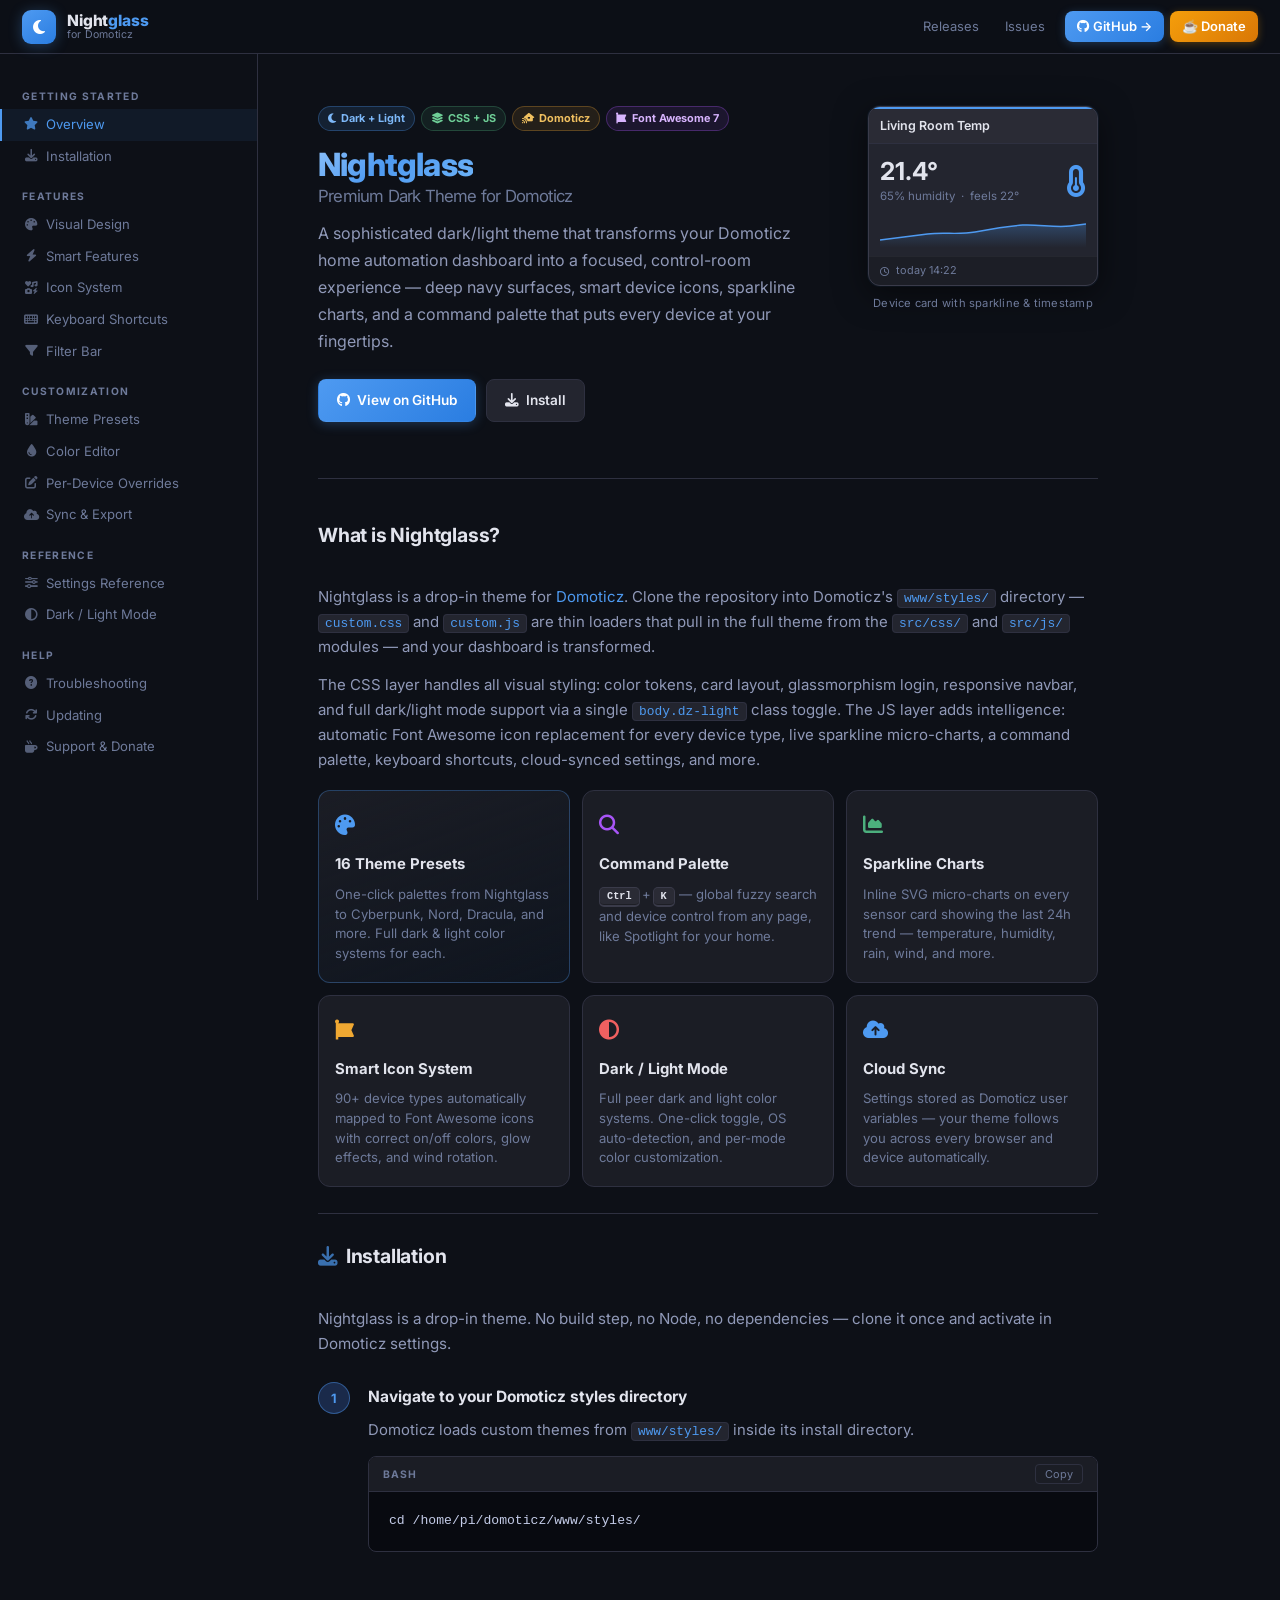
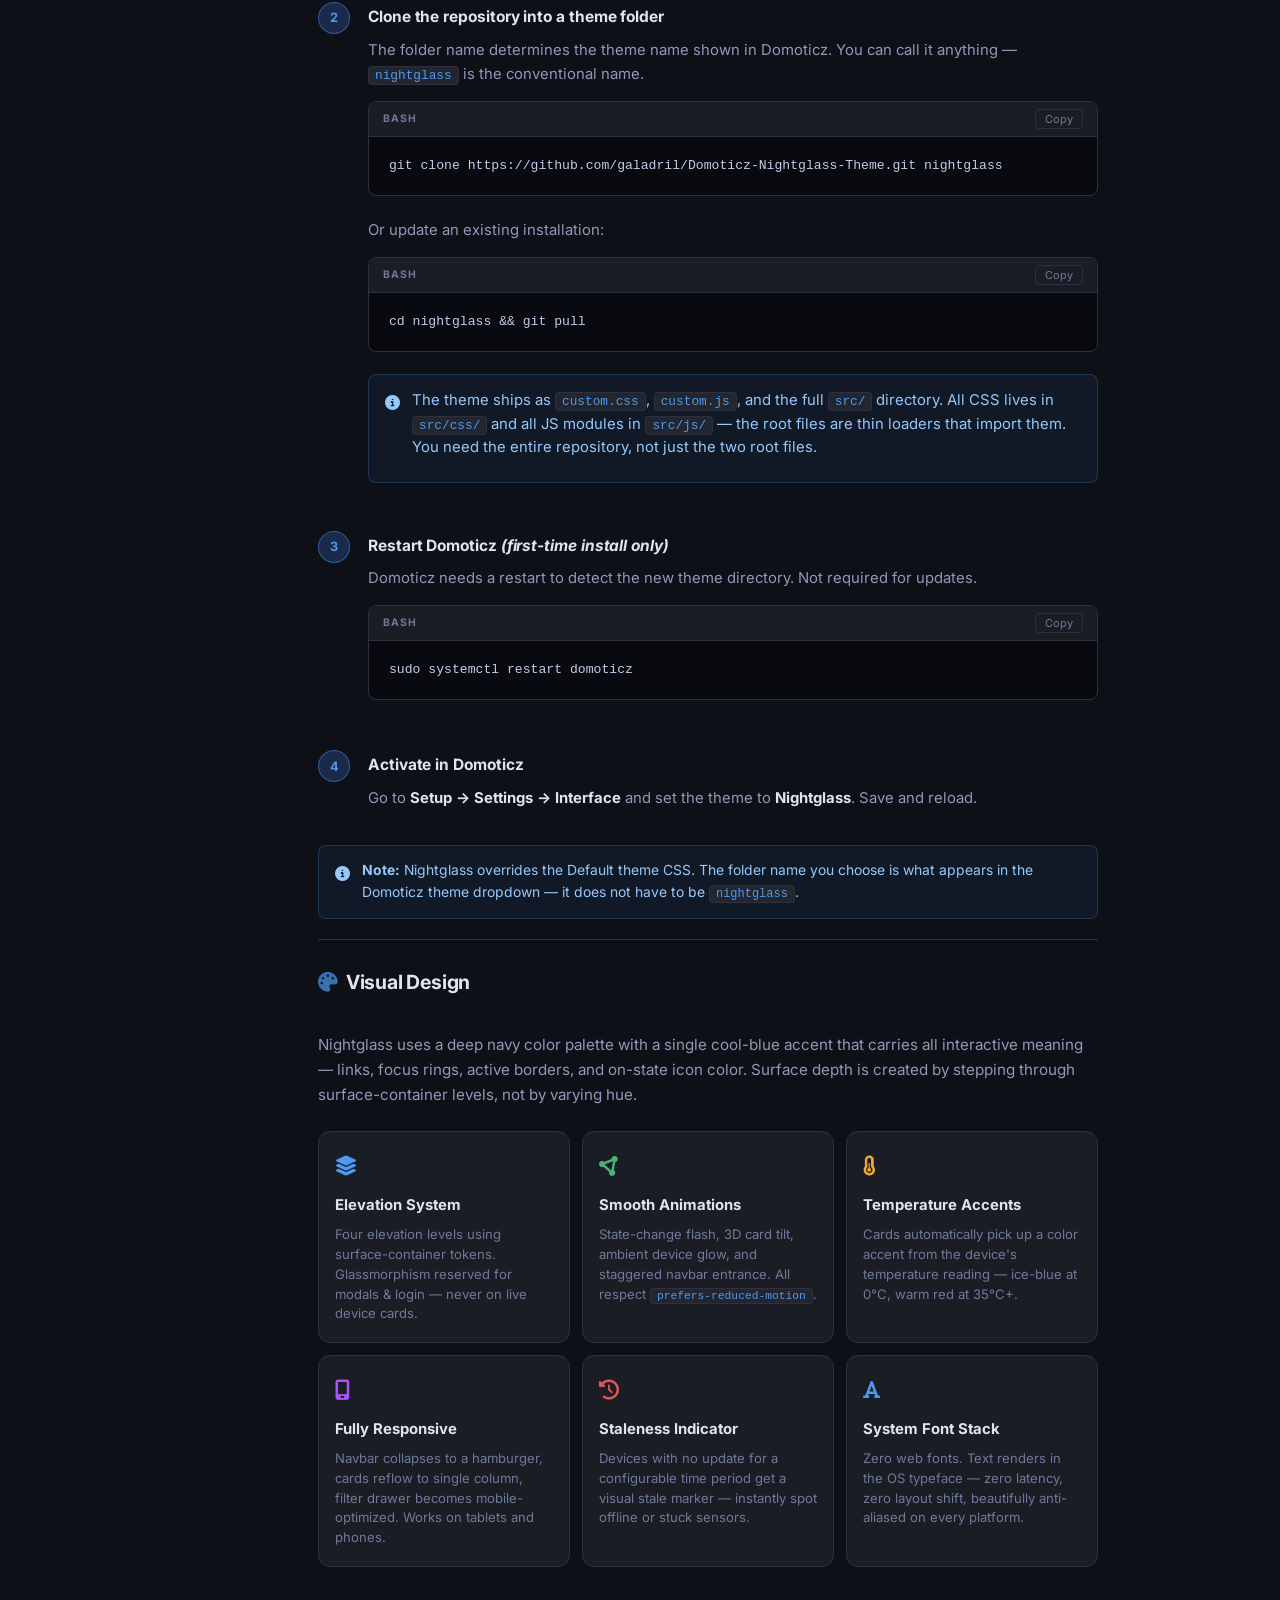
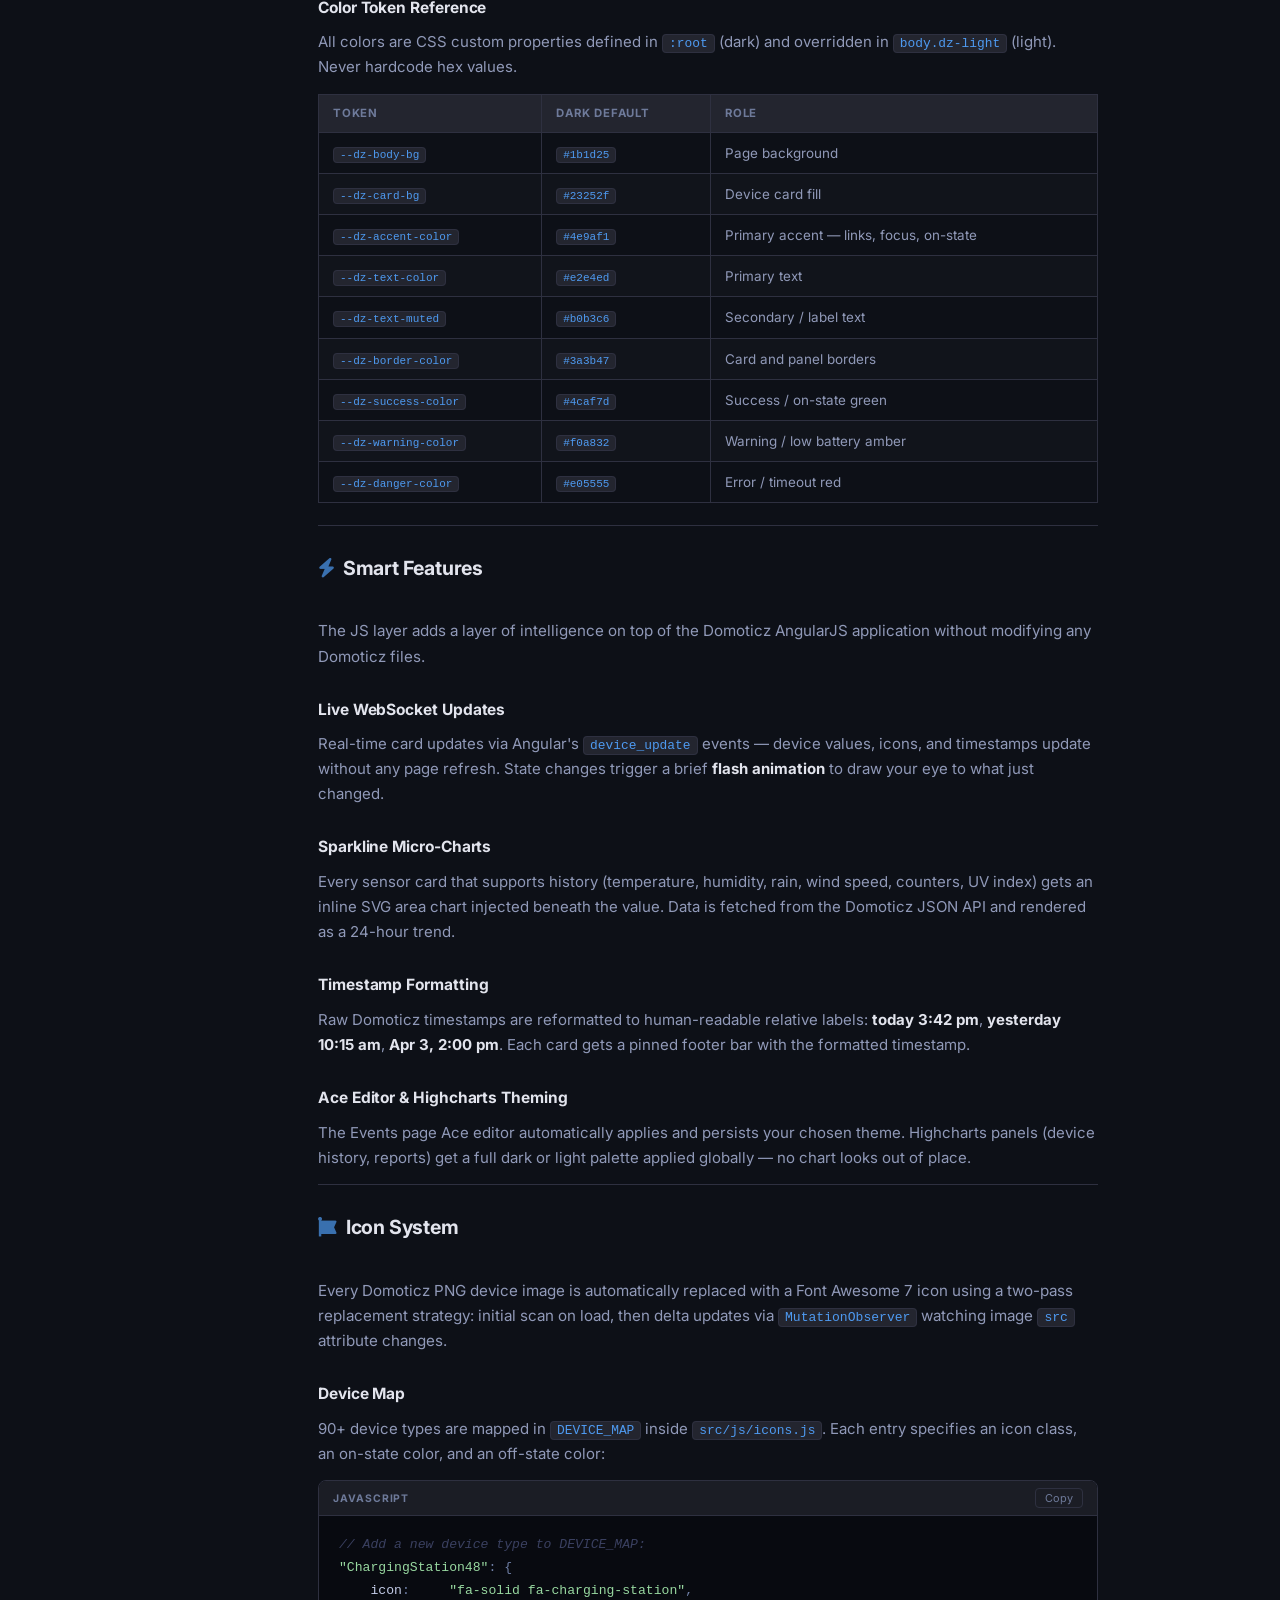
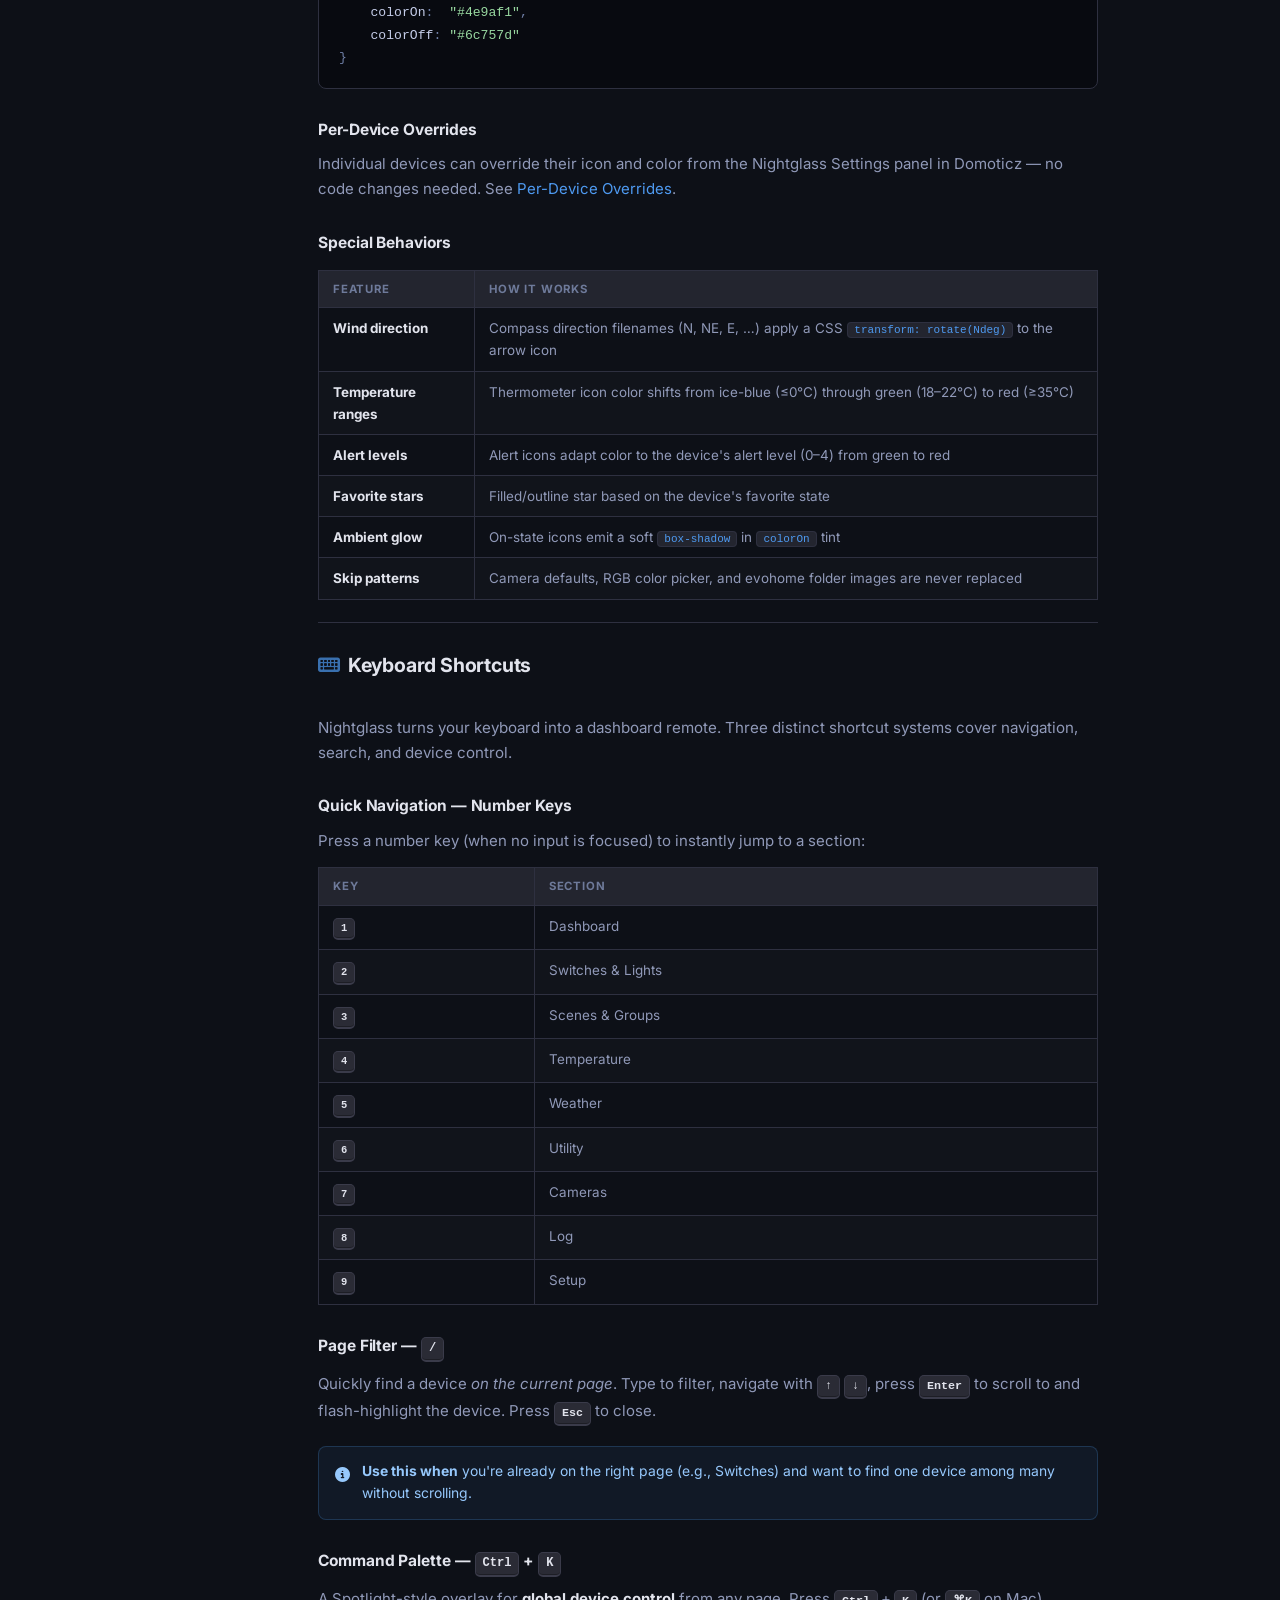
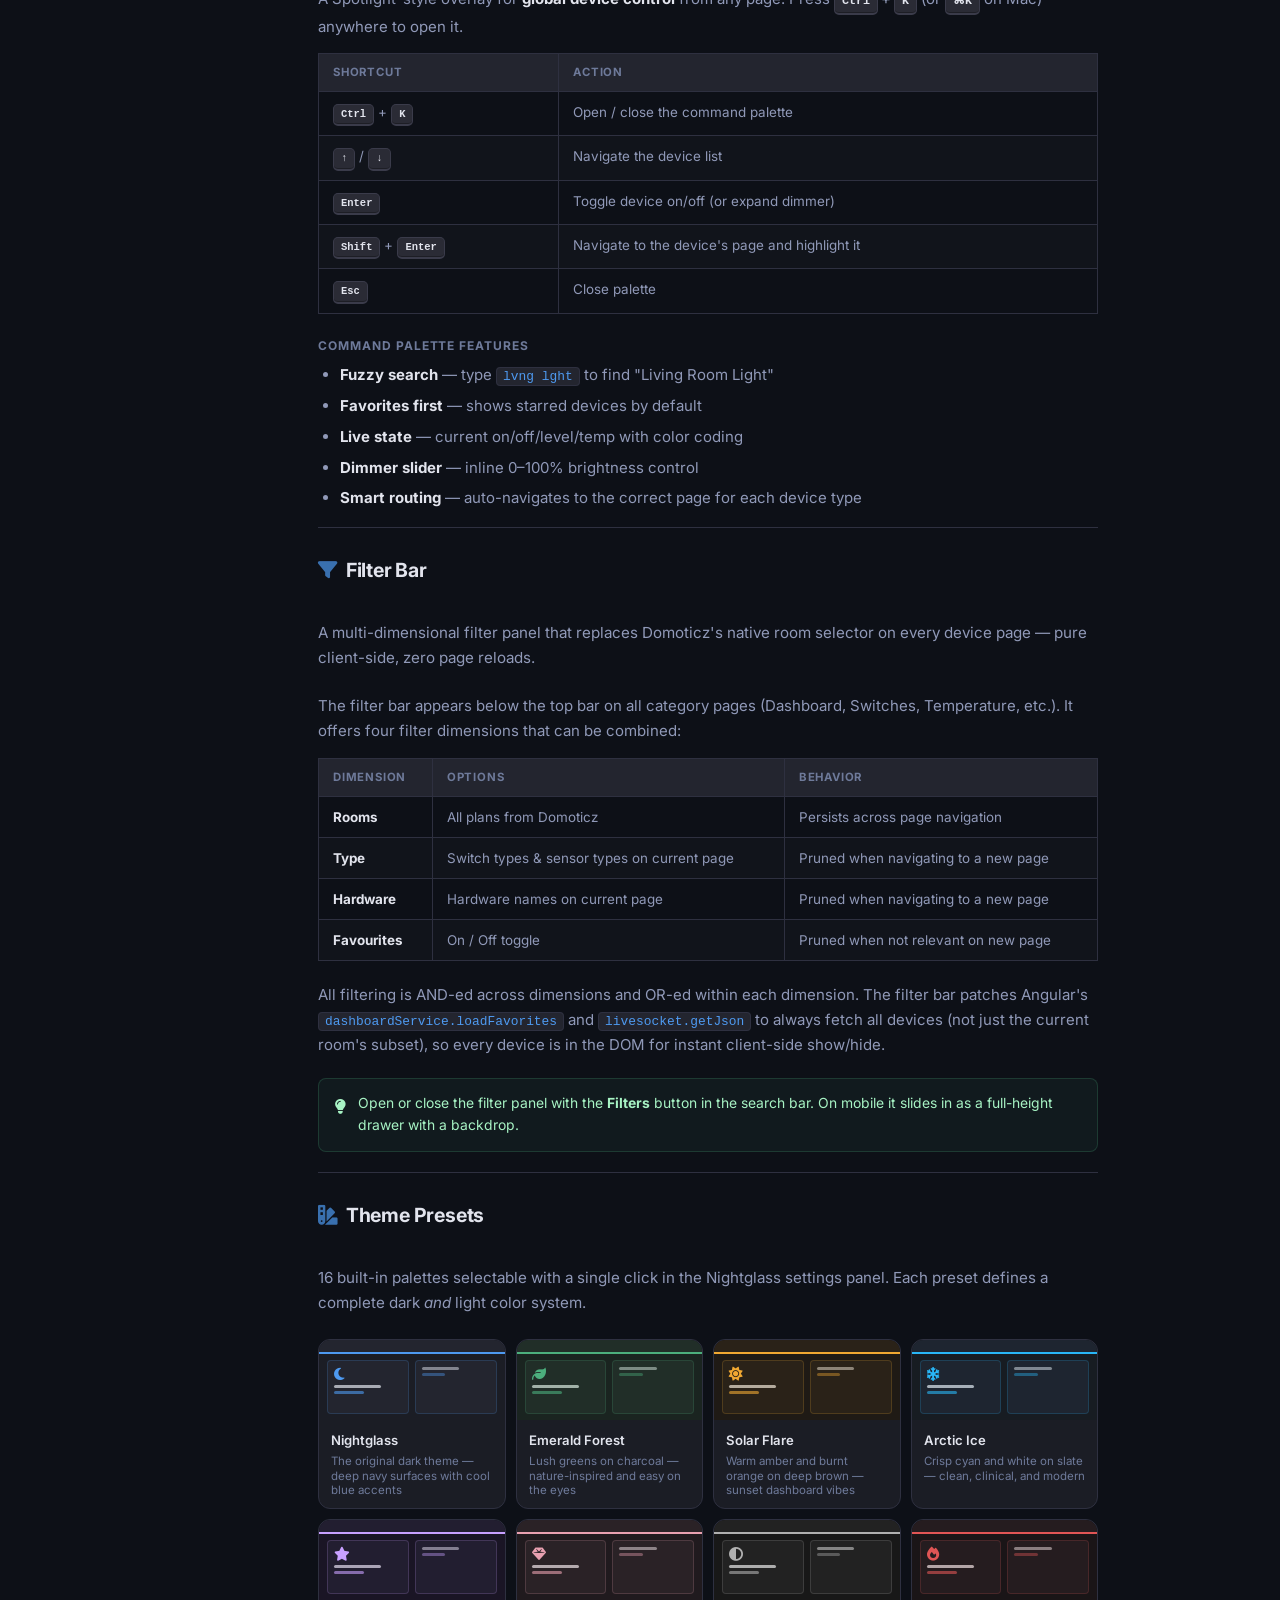
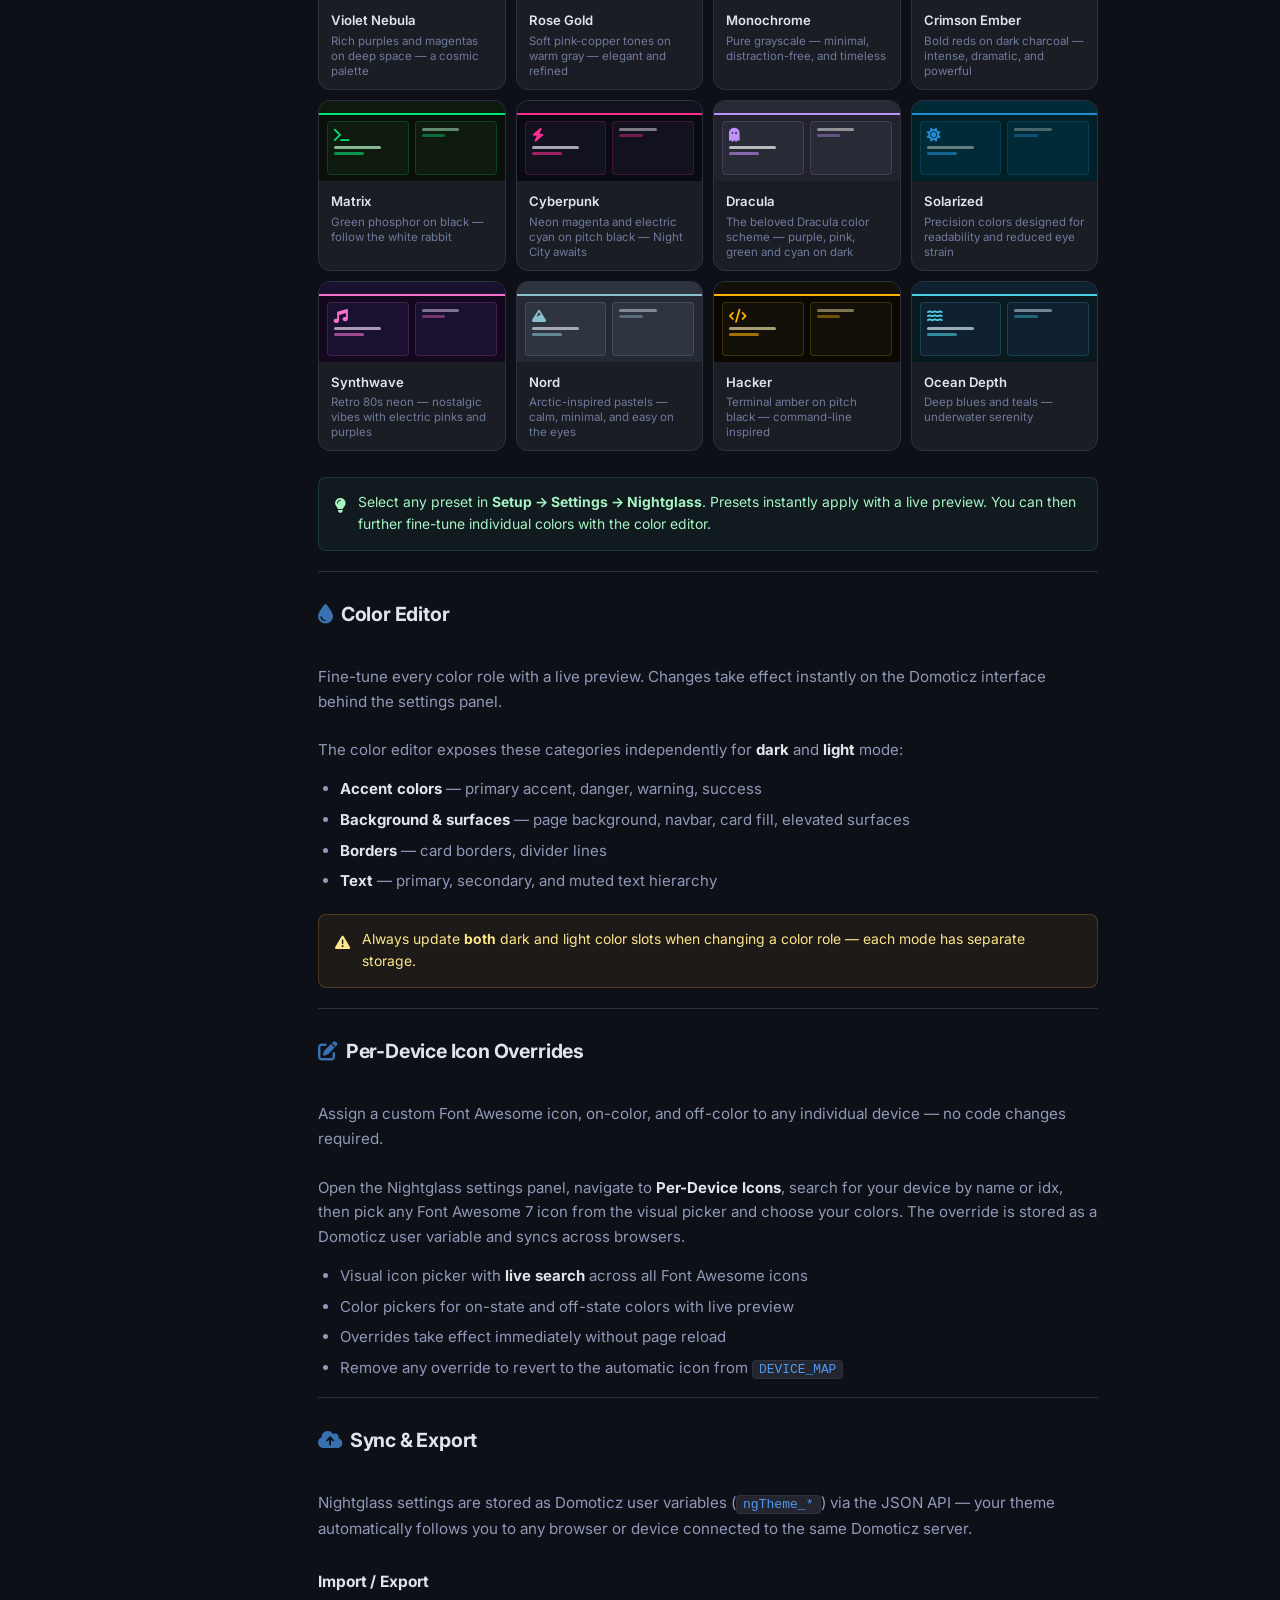
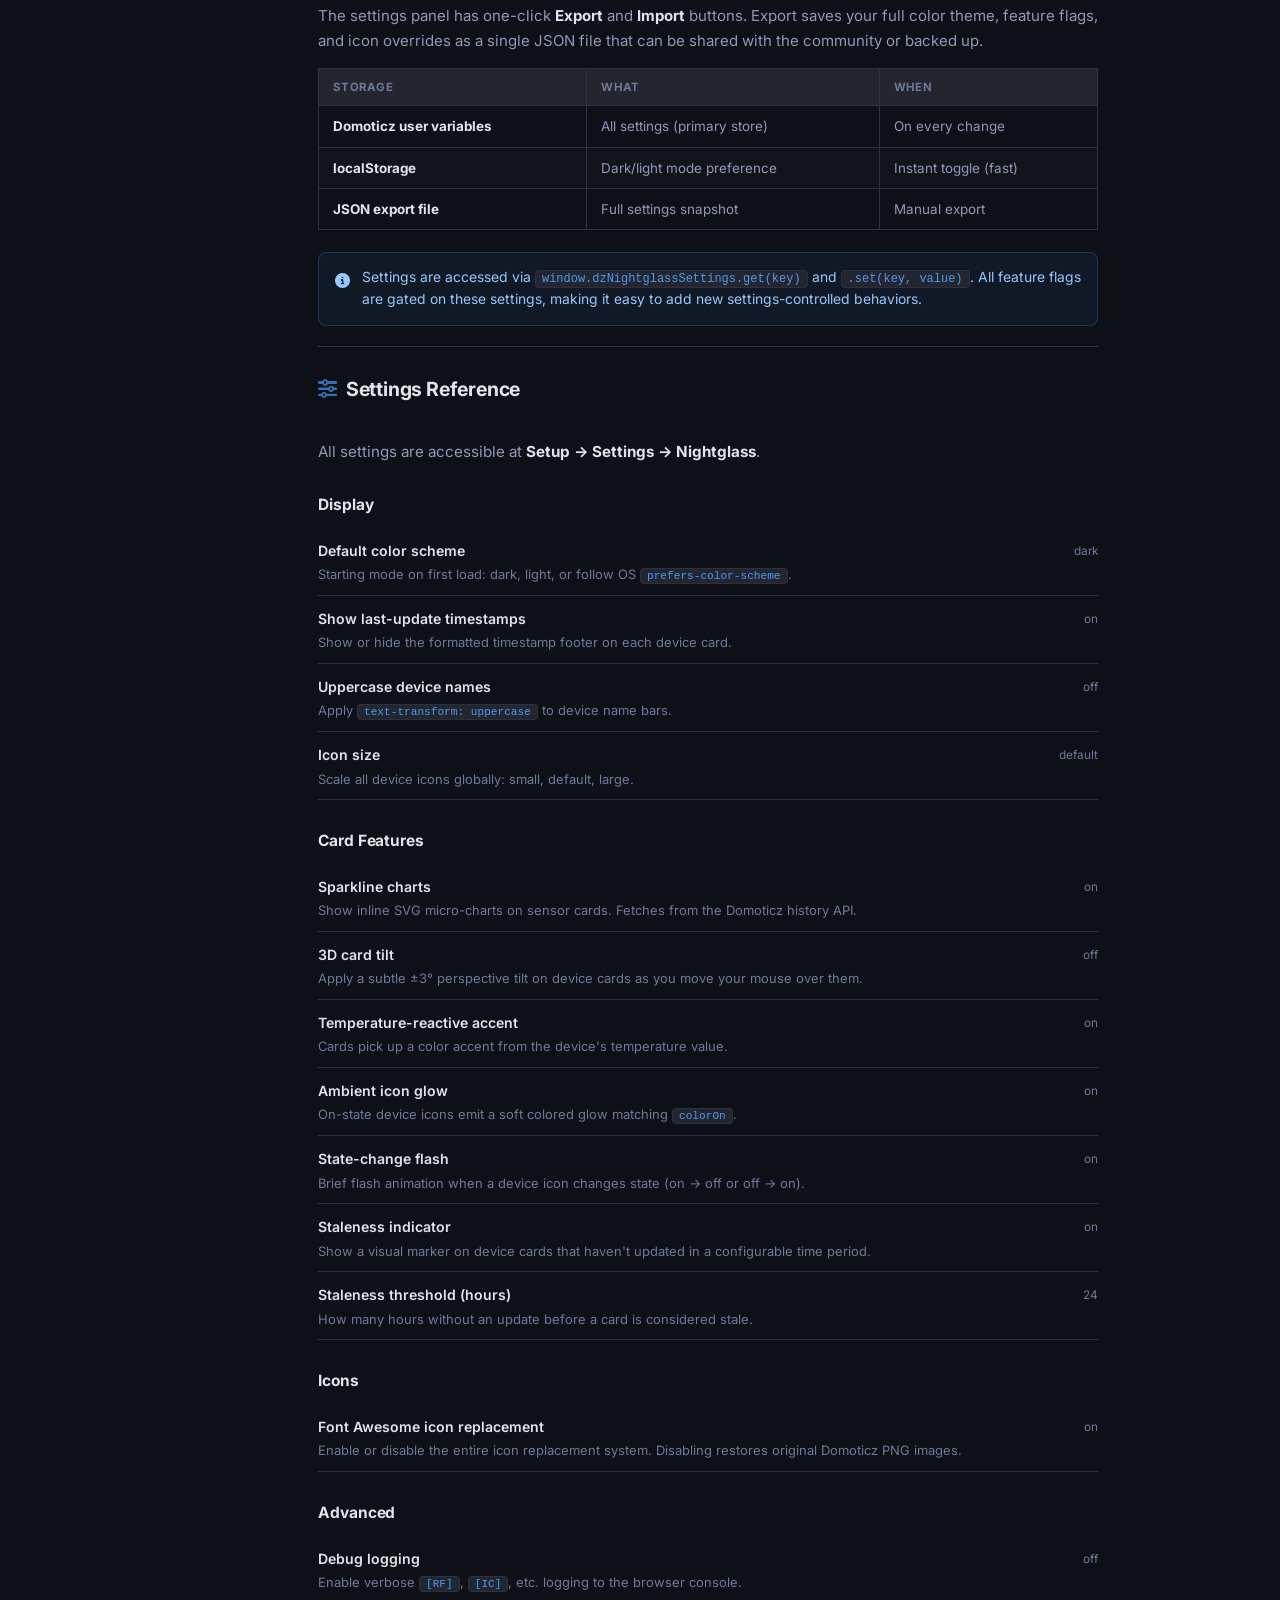
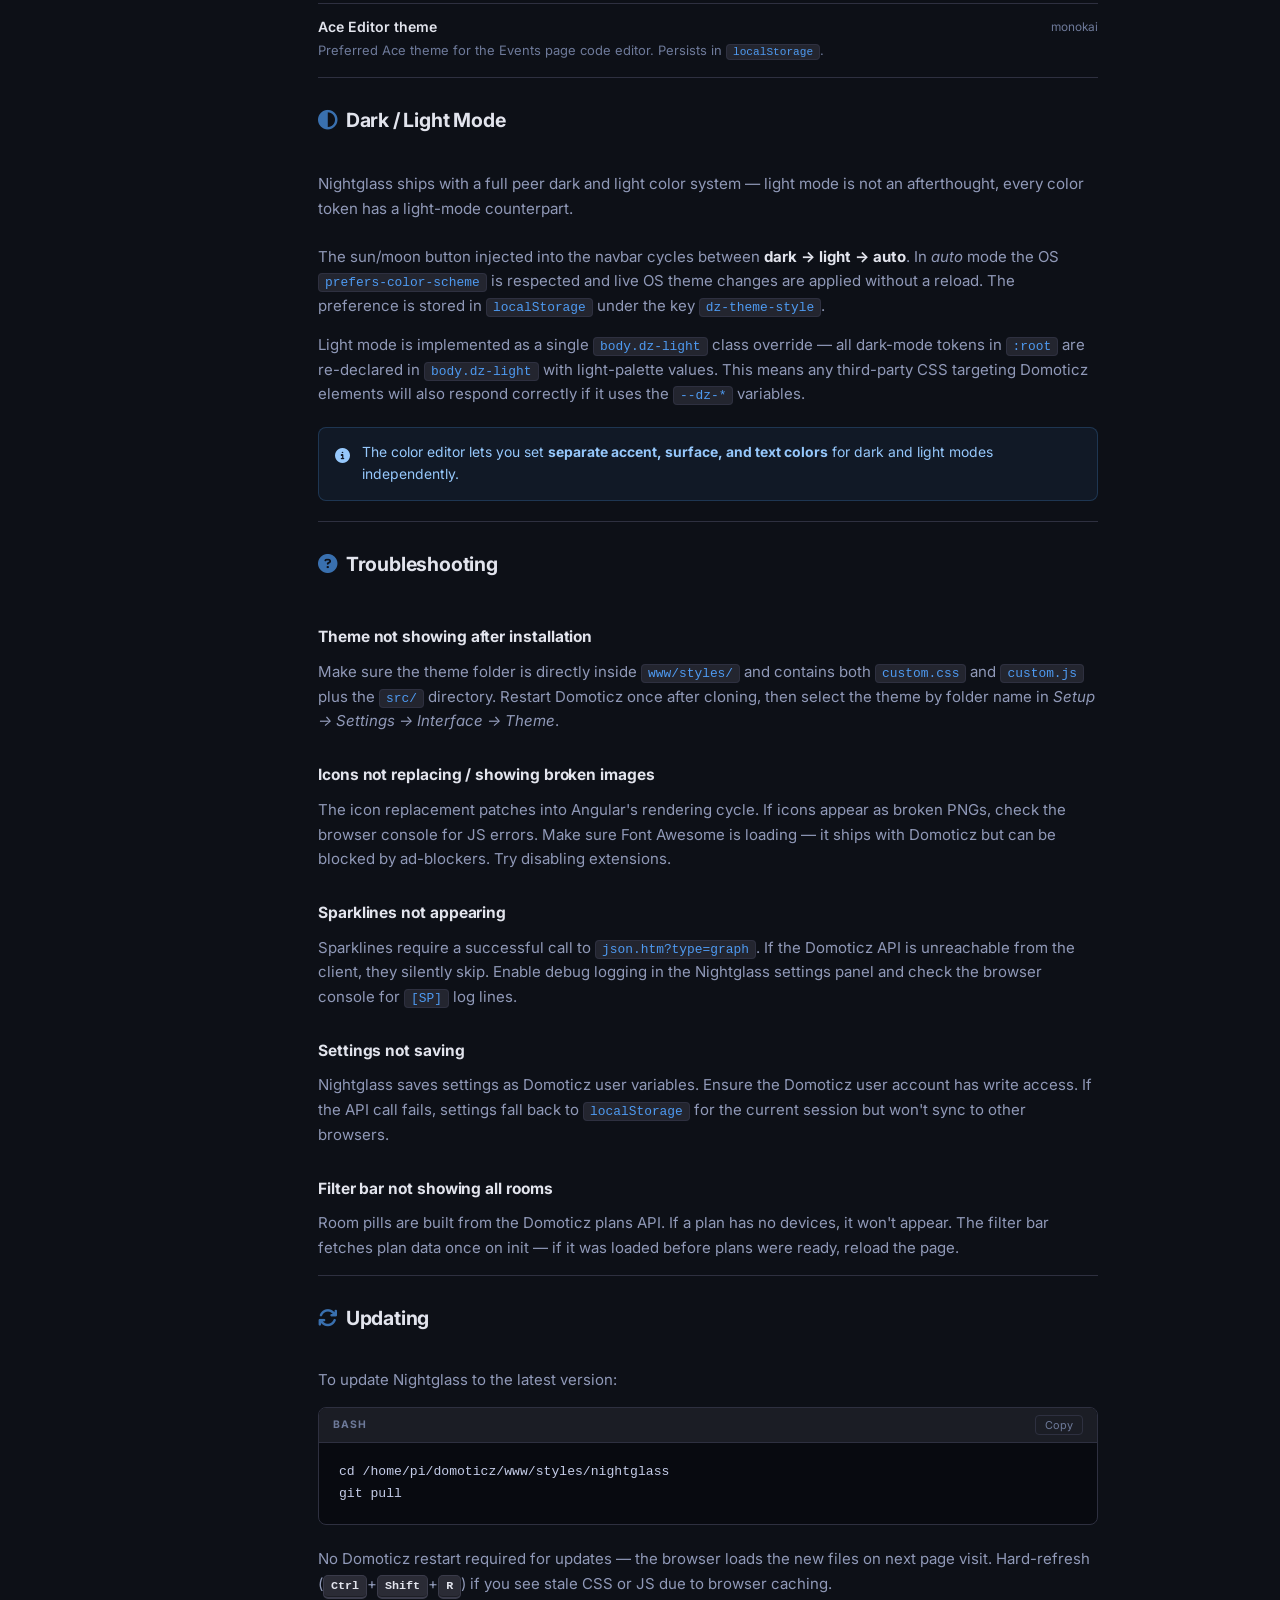
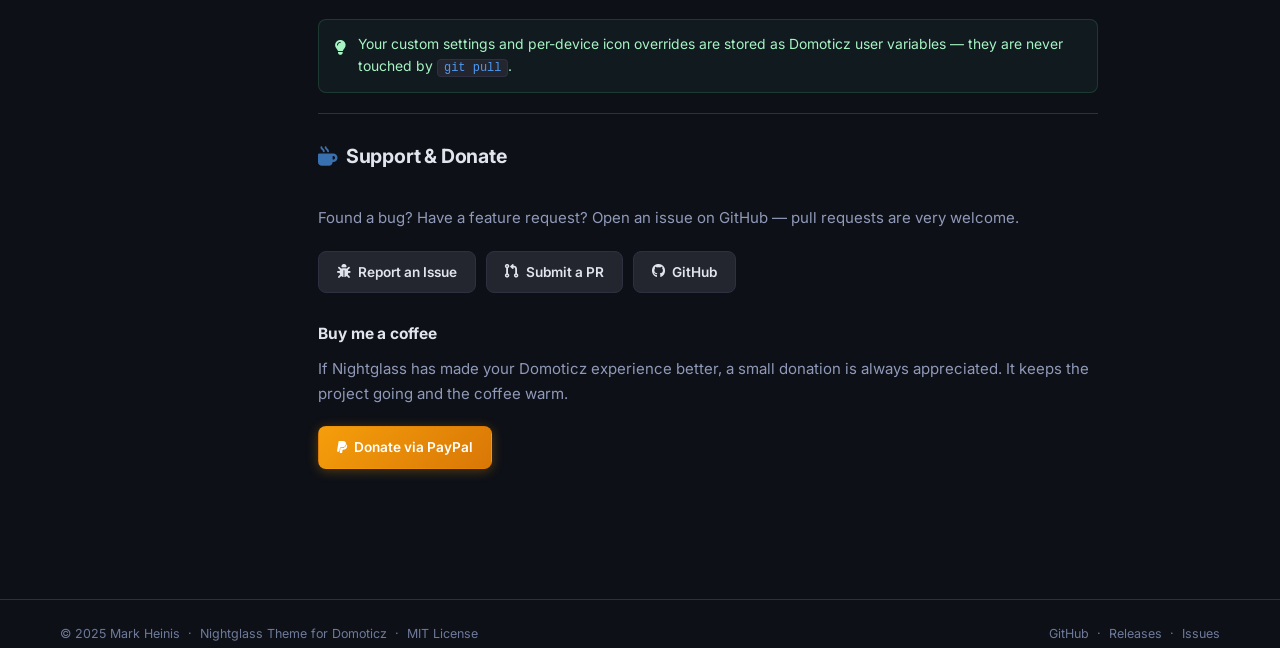
==== docs/index.html @ 40f5bfcc "Remove Showcase section and related assets Removed the "Showcase" section from `index.html`, includi" ====
<!DOCTYPE html>
<html lang="en">
<head>
    <meta charset="UTF-8">
    <meta name="viewport" content="width=device-width, initial-scale=1.0">
    <title>Nightglass — Dark Theme for Domoticz</title>
    <meta name="description" content="A modern dark/light theme for Domoticz with Font Awesome icons, command palette, sparkline charts, 16 built-in presets, and cloud-synced settings.">
    <link rel="preconnect" href="https://fonts.googleapis.com">
    <link rel="preconnect" href="https://fonts.gstatic.com" crossorigin>
    <link href="https://fonts.googleapis.com/css2?family=Inter:wght@400;500;600;700;800&display=swap" rel="stylesheet">
    <link rel="stylesheet" href="https://cdnjs.cloudflare.com/ajax/libs/font-awesome/6.5.2/css/all.min.css" crossorigin="anonymous" referrerpolicy="no-referrer">
    <style>
        :root {
            --sidebar-w: 258px;
            --topbar-h:  54px;
            --bg:        #0d1017;
            --surface:   #1b1d25;
            --surface-2: #23252f;
            --surface-3: #2a2b35;
            --border:    #2e3040;
            --border-2:  #3a3b4a;
            --text:      #e2e4ed;
            --muted:     #6e7a9a;
            --muted-2:   #9099b8;
            --accent:    #4e9af1;
            --accent-2:  #2a7de1;
            --accent-dim:#1a2a4a;
            --green:     #4caf7d;
            --green-dim: #1d3a28;
            --amber:     #f0a832;
            --amber-dim: #3a2800;
            --red:       #e05555;
            --red-dim:   #3a1010;
            --purple:    #a855f7;
            --purple-dim:#2a1040;
            --code-bg:   #080a10;
            --radius:    8px;
            --radius-lg: 12px;
        }
        *, *::before, *::after { box-sizing: border-box; margin: 0; padding: 0; }
        html { scroll-behavior: smooth; scroll-padding-top: calc(var(--topbar-h) + 32px); }
        body {
            font-family: 'Inter', -apple-system, BlinkMacSystemFont, "Segoe UI", sans-serif;
            background: var(--bg);
            color: var(--text);
            line-height: 1.65;
            font-size: 15px;
            -webkit-font-smoothing: antialiased;
        }
        a { color: var(--accent); text-decoration: none; }
        a:hover { text-decoration: underline; }
        code {
            font-family: "JetBrains Mono", "Fira Code", "Cascadia Code", Consolas, monospace;
            font-size: 0.86em;
            background: var(--surface-2);
            border: 1px solid var(--border);
            padding: 1px 6px;
            border-radius: 4px;
            color: var(--accent);
        }

        /* ── Topbar ────────────────────────────────────────────── */
        #topbar {
            position: fixed; top: 0; left: 0; right: 0; z-index: 300;
            height: var(--topbar-h);
            background: rgba(13,16,23,0.96);
            backdrop-filter: blur(14px);
            border-bottom: 1px solid var(--border);
            display: flex; align-items: center;
            padding: 0 22px; gap: 14px;
        }
        .logo {
            display: flex; align-items: center; gap: 11px;
            text-decoration: none; flex-shrink: 0;
        }
        .logo:hover { text-decoration: none; }
        .logo-icon {
            width: 34px; height: 34px; flex-shrink: 0;
            border-radius: 9px;
            background: linear-gradient(145deg, var(--accent), var(--accent-2));
            display: flex; align-items: center; justify-content: center;
            box-shadow: 0 2px 14px rgba(78,154,241,0.32);
            font-size: 1rem; color: #fff;
        }
        .logo-text-wrap { display: flex; flex-direction: column; line-height: 1.1; }
        .logo-name { font-size: 0.97rem; font-weight: 800; color: var(--text); letter-spacing: -0.01em; }
        .logo-name span { color: var(--accent); }
        .logo-sub  { font-size: 0.66rem; color: var(--muted); font-weight: 400; letter-spacing: 0.02em; }
        #topbar-nav { margin-left: auto; display: flex; gap: 2px; align-items: center; }
        #topbar-nav a {
            padding: 5px 12px; border-radius: var(--radius);
            font-size: 0.81rem; color: var(--muted);
            transition: background 0.14s, color 0.14s;
        }
        #topbar-nav a:hover { background: var(--surface); color: var(--text); text-decoration: none; }
        #topbar-nav a.cta {
            background: linear-gradient(135deg, var(--accent), var(--accent-2));
            color: #fff; font-weight: 600; margin-left: 6px;
            box-shadow: 0 2px 10px rgba(78,154,241,0.28);
        }
        #topbar-nav a.cta:hover { opacity: 0.88; text-decoration: none; }
        #topbar-donate {
            background: linear-gradient(135deg, #f59e0b, #d97706) !important;
            color: #fff !important; font-weight: 600; margin-left: 4px;
            box-shadow: 0 2px 8px rgba(245,158,11,0.3);
        }
        #topbar-donate:hover { opacity: 0.9; text-decoration: none !important; }
        #hamburger {
            display: none; background: none;
            border: 1px solid var(--border); color: var(--muted);
            cursor: pointer; padding: 5px 10px; border-radius: var(--radius);
            font-size: 1rem; line-height: 1;
        }
        #hamburger:hover { color: var(--text); }

        /* ── Layout ────────────────────────────────────────────── */
        #layout { display: flex; padding-top: var(--topbar-h); min-height: 100vh; }

        /* ── Sidebar ───────────────────────────────────────────── */
        #sidebar {
            width: var(--sidebar-w); flex-shrink: 0;
            position: sticky; top: var(--topbar-h);
            height: calc(100vh - var(--topbar-h));
            overflow-y: auto; overflow-x: hidden;
            padding: 24px 0 48px;
            border-right: 1px solid var(--border);
            scrollbar-width: thin;
            scrollbar-color: var(--border) transparent;
        }
        #sidebar::-webkit-scrollbar { width: 4px; }
        #sidebar::-webkit-scrollbar-thumb { background: var(--border); border-radius: 2px; }
        .nav-group { margin-bottom: 6px; }
        .nav-label {
            display: block; padding: 10px 22px 4px;
            font-size: 0.64rem; font-weight: 700;
            text-transform: uppercase; letter-spacing: 0.13em;
            color: var(--muted);
        }
        .nav-link {
            display: flex; align-items: center; gap: 8px;
            padding: 5px 18px 5px 22px;
            font-size: 0.82rem; color: var(--muted);
            border-left: 2px solid transparent;
            transition: color 0.12s, background 0.12s;
        }
        .nav-link:hover { color: var(--text); text-decoration: none; border-left-color: var(--border); background: rgba(78,154,241,0.04); }
        .nav-link.active { color: var(--accent); border-left-color: var(--accent); background: rgba(78,154,241,0.08); }
        .nav-link .ni { font-size: 0.78rem; width: 14px; text-align: center; opacity: 0.75; }

        /* ── Content ───────────────────────────────────────────── */
        #content {
            flex: 1; min-width: 0;
            max-width: 900px;
            padding: 52px 60px 110px;
        }

        /* ── Typography ────────────────────────────────────────── */
        h1 { font-size: 2.0rem; font-weight: 800; line-height: 1.13; margin-bottom: 14px; letter-spacing: -0.025em; }
        h2 {
            font-size: 1.22rem; font-weight: 700;
            margin: 0 0 18px; padding: 26px 0 16px;
            border-top: 1px solid var(--border);
            letter-spacing: -0.01em;
        }
        section:first-child h2 { border-top: none; padding-top: 4px; }
        h3 { font-size: 0.97rem; font-weight: 700; margin: 28px 0 10px; letter-spacing: -0.005em; }
        h4 { font-size: 0.75rem; font-weight: 700; margin: 20px 0 8px; color: var(--muted); text-transform: uppercase; letter-spacing: 0.08em; }
        p { margin-bottom: 14px; color: var(--muted-2); }
        p strong { color: var(--text); }
        ul, ol { margin: 0 0 16px 22px; }
        li { margin-bottom: 6px; color: var(--muted-2); }
        li strong { color: var(--text); }
        .lead { font-size: 1.0rem; color: var(--muted-2); margin-bottom: 24px; line-height: 1.7; }

        /* ── Hero ──────────────────────────────────────────────── */
        .hero-layout {
            display: flex; align-items: flex-start; gap: 36px;
            margin-bottom: 36px; padding-bottom: 36px;
            border-bottom: 1px solid var(--border);
        }
        .hero-text { flex: 1; min-width: 0; }
        .hero-card { flex-shrink: 0; width: 230px; }
        .gradient-text {
            background: linear-gradient(135deg, #8bbff8 0%, var(--accent) 45%, #6db3f8 100%);
            -webkit-background-clip: text; -webkit-text-fill-color: transparent;
            background-clip: text;
        }
        .title-sub {
            font-size: 1.05rem; font-weight: 400; color: var(--muted);
            display: block; margin-top: 3px; -webkit-text-fill-color: var(--muted);
        }
        .page-tags { display: flex; gap: 6px; flex-wrap: wrap; margin-bottom: 16px; }

        /* ── Mock device card (hero) ────────────────────────────── */
        .mock-card {
            background: var(--surface-2);
            border: 1px solid var(--border-2);
            border-radius: var(--radius-lg);
            overflow: hidden;
            box-shadow: 0 8px 32px rgba(0,0,0,0.5), 0 0 0 1px rgba(78,154,241,0.08);
            font-size: 0.78rem;
        }
        .mock-card-name {
            background: var(--surface-3);
            padding: 7px 11px 6px;
            font-size: 0.78rem; font-weight: 600; color: var(--text);
            border-bottom: 1px solid var(--border);
            border-top: 2px solid var(--accent);
        }
        .mock-card-body {
            padding: 12px 11px 8px;
            display: flex; align-items: center; justify-content: space-between; gap: 8px;
        }
        .mock-card-value { font-size: 1.55rem; font-weight: 700; color: var(--text); line-height: 1.1; }
        .mock-card-sub { font-size: 0.72rem; color: var(--muted); margin-top: 2px; }
        .mock-card-icon { font-size: 2rem; }
        .mock-card-footer {
            background: rgba(0,0,0,0.2);
            padding: 5px 11px;
            font-size: 0.68rem; color: var(--muted);
            border-top: 1px solid rgba(255,255,255,0.04);
            display: flex; gap: 6px; align-items: center;
        }
        .mock-card-footer i { font-size: 0.6rem; }
        .mock-sparkline { padding: 0 11px 8px; }
        .mock-sparkline svg { display: block; width: 100%; }

        /* ── Badges ────────────────────────────────────────────── */
        .badge {
            display: inline-flex; align-items: center; gap: 5px;
            font-size: 0.68rem; font-weight: 700;
            padding: 3px 9px; border-radius: 20px; line-height: 1.6;
        }
        .badge.blue   { background: rgba(78,154,241,0.12); color: #7db8f8; border: 1px solid rgba(78,154,241,0.3); }
        .badge.green  { background: rgba(76,175,125,0.1);  color: #6fcf97; border: 1px solid rgba(76,175,125,0.28); }
        .badge.amber  { background: rgba(240,168,50,0.1);  color: #f0c060; border: 1px solid rgba(240,168,50,0.28); }
        .badge.purple { background: rgba(168,85,247,0.1);  color: #d8b4fe; border: 1px solid rgba(168,85,247,0.3); }
        .badge.red    { background: rgba(224,85,85,0.1);   color: #f09090; border: 1px solid rgba(224,85,85,0.28); }

        /* ── Callouts ──────────────────────────────────────────── */
        .callout {
            border-radius: var(--radius); padding: 14px 16px;
            margin: 20px 0; display: flex; gap: 12px;
            font-size: 0.87rem; line-height: 1.58;
        }
        .callout .ci { font-size: 0.95rem; flex-shrink: 0; margin-top: 2px; }
        .callout.tip  { background: rgba(76,175,125,0.07);  border: 1px solid rgba(76,175,125,0.22);  color: #a7f3c4; }
        .callout.note { background: rgba(78,154,241,0.07);  border: 1px solid rgba(78,154,241,0.22);  color: #96c8fc; }
        .callout.warn { background: rgba(240,168,50,0.07);  border: 1px solid rgba(240,168,50,0.22);  color: #fde68a; }
        .callout p    { color: inherit; margin: 0; }
        .callout strong { color: inherit; }
        .callout a    { color: inherit; text-decoration: underline; }

        /* ── Steps ─────────────────────────────────────────────── */
        .steps { margin: 6px 0 22px; }
        .step  { display: grid; grid-template-columns: 34px 1fr; gap: 0 16px; margin-bottom: 26px; align-items: start; }
        .step-n {
            width: 32px; height: 32px; border-radius: 50%;
            background: var(--accent-dim); color: var(--accent);
            border: 1.5px solid rgba(78,154,241,0.45);
            display: flex; align-items: center; justify-content: center;
            font-weight: 700; font-size: 0.8rem; flex-shrink: 0; margin-top: 2px;
        }
        .step-body h3 { margin-top: 4px; margin-bottom: 8px; }
        .step-body p  { margin-bottom: 8px; font-size: 0.93rem; }

        /* ── Code blocks ───────────────────────────────────────── */
        .code-wrap {
            background: var(--code-bg);
            border: 1px solid var(--border);
            border-radius: var(--radius);
            margin: 14px 0 22px; overflow: hidden;
        }
        .code-header {
            background: var(--surface);
            border-bottom: 1px solid var(--border);
            padding: 7px 14px;
            display: flex; justify-content: space-between; align-items: center;
        }
        .code-lang {
            font-size: 0.65rem; font-weight: 700; text-transform: uppercase;
            letter-spacing: 0.09em; color: var(--muted);
        }
        .copy-btn {
            font-size: 0.68rem; color: var(--muted); background: none;
            border: 1px solid var(--border); cursor: pointer;
            padding: 2px 9px; border-radius: 4px; font-family: inherit;
            transition: color 0.14s, border-color 0.14s;
        }
        .copy-btn:hover { color: var(--text); border-color: var(--muted); }
        .copy-btn.ok { color: var(--green); border-color: rgba(76,175,125,0.45); }
        pre {
            padding: 18px 20px; overflow-x: auto;
            font-family: "JetBrains Mono", "Fira Code", Consolas, monospace;
            font-size: 0.82rem; line-height: 1.72; color: #c4cce8;
        }
        pre code { background: none; border: none; padding: 0; font-size: inherit; border-radius: 0; color: #c4cce8; }
        .kw  { color: #7db8f8; }
        .str { color: #98d8a0; }
        .cm  { color: #3a4060; font-style: italic; }
        .fn  { color: #e2a3f0; }
        .num { color: #fda082; }
        .punc { color: #7080a8; }

        /* ── Tables ────────────────────────────────────────────── */
        .tbl-wrap { overflow-x: auto; margin: 14px 0 22px; }
        table { width: 100%; border-collapse: collapse; font-size: 0.84rem; }
        th {
            text-align: left; padding: 9px 14px;
            background: var(--surface-2); border: 1px solid var(--border);
            font-size: 0.71rem; font-weight: 700;
            text-transform: uppercase; letter-spacing: 0.07em; color: var(--muted);
        }
        td { padding: 9px 14px; border: 1px solid var(--border); vertical-align: top; color: var(--muted-2); }
        tr:nth-child(even) td { background: rgba(255,255,255,0.015); }
        td strong { color: var(--text); }
        td code { font-size: 0.82em; }

        /* ── Keyboard key badges ────────────────────────────────── */
        .key {
            display: inline-flex; align-items: center; justify-content: center;
            background: var(--surface-3); border: 1px solid var(--border-2);
            border-bottom: 2px solid var(--border-2);
            border-radius: 5px; padding: 1px 7px;
            font-family: "JetBrains Mono", Consolas, monospace;
            font-size: 0.78em; font-weight: 600; color: var(--text);
            box-shadow: inset 0 -1px 0 rgba(0,0,0,0.3);
            white-space: nowrap;
        }

        /* ── Feature grid ───────────────────────────────────────── */
        .feature-grid {
            display: grid;
            grid-template-columns: repeat(auto-fit, minmax(248px, 1fr));
            gap: 12px; margin: 18px 0 26px;
        }
        .feature-card {
            background: var(--surface);
            border: 1px solid var(--border);
            border-radius: var(--radius-lg);
            padding: 18px 16px;
            display: flex; flex-direction: column; gap: 8px;
            transition: border-color 0.18s, transform 0.15s;
        }
        .feature-card:hover { border-color: var(--border-2); transform: translateY(-1px); }
        .feature-card.accent { border-color: rgba(78,154,241,0.32); background: linear-gradient(160deg, var(--surface), rgba(78,154,241,0.04)); }
        .fc-icon {
            font-size: 1.25rem; margin-bottom: 2px;
        }
        .fc-title { font-size: 0.93rem; font-weight: 700; color: var(--text); }
        .fc-desc  { font-size: 0.82rem; color: var(--muted); line-height: 1.5; }

        /* ── Theme preset grid (matches real settings panel) ───── */
        .preset-grid {
            display: grid;
            grid-template-columns: repeat(auto-fill, minmax(168px, 1fr));
            gap: 10px; margin: 18px 0 26px;
        }
        .ng-preset-card {
            background: var(--surface);
            border: 1px solid var(--border);
            border-radius: 12px;
            padding: 0;
            cursor: default;
            transition: all 0.25s ease;
            overflow: hidden;
            text-align: left;
            display: flex;
            flex-direction: column;
        }
        .ng-preset-card:hover {
            border-color: var(--accent);
            transform: translateY(-2px);
            box-shadow: 0 4px 16px rgba(0,0,0,0.3);
        }
        .ng-preset-preview {
            height: 80px;
            border-radius: 11px 11px 0 0;
            overflow: hidden;
            position: relative;
            display: flex;
            flex-direction: column;
        }
        .ng-preset-preview-bar { height: 14px; flex-shrink: 0; }
        .ng-preset-preview-body {
            flex: 1; display: flex; gap: 6px;
            padding: 6px 8px; align-items: stretch;
        }
        .ng-preset-preview-card {
            flex: 1; border-radius: 4px; padding: 6px;
            display: flex; flex-direction: column;
            align-items: flex-start; gap: 4px;
        }
        .ng-preset-preview-lines { display: flex; flex-direction: column; gap: 3px; width: 100%; }
        .ng-preset-info { padding: 10px 12px; display: flex; flex-direction: column; gap: 2px; }
        .ng-preset-name { font-size: 0.82rem; font-weight: 600; color: var(--text); }
        .ng-preset-desc { font-size: 0.72rem; color: var(--muted); line-height: 1.3; }

        /* ── Screenshot gallery ────────────────────────────────── */
        .gallery {
            display: grid;
            grid-template-columns: repeat(3, 1fr);
            gap: 10px; margin: 18px 0 28px;
        }
        .gal-item {
            aspect-ratio: 16/10; overflow: hidden;
            border-radius: var(--radius); cursor: pointer; position: relative;
            background: var(--surface-2);
            border: 1px solid var(--border);
            transition: border-color 0.18s, box-shadow 0.18s;
        }
        .gal-item:hover {
            border-color: var(--accent);
            box-shadow: 0 0 0 3px rgba(78,154,241,0.14);
        }
        .gal-item img {
            width: 100%; height: 100%; object-fit: cover;
            transition: transform 0.28s ease; display: block;
        }
        .gal-item:hover img { transform: scale(1.06); }
        .gal-overlay {
            position: absolute; bottom: 0; left: 0; right: 0;
            background: linear-gradient(transparent, rgba(0,0,0,0.8));
            padding: 28px 10px 9px;
            font-size: 0.74rem; color: #fff; font-weight: 500;
            opacity: 0; transition: opacity 0.2s; pointer-events: none;
        }
        .gal-item:hover .gal-overlay { opacity: 1; }
        .gal-placeholder {
            width: 100%; height: 100%;
            display: flex; flex-direction: column;
            align-items: center; justify-content: center;
            gap: 8px; color: var(--muted);
            font-size: 0.72rem;
        }
        .gal-placeholder i { font-size: 1.6rem; opacity: 0.35; }

        /* ── Lightbox ──────────────────────────────────────────── */
        #lightbox {
            display: none; position: fixed; inset: 0; z-index: 1000;
            background: rgba(5,8,14,0.95); backdrop-filter: blur(8px);
            align-items: center; justify-content: center;
            flex-direction: column; gap: 14px;
        }
        #lightbox.open { display: flex; }
        #lb-img {
            max-width: 90vw; max-height: 80vh;
            border-radius: 10px; border: 1px solid rgba(255,255,255,0.06);
            box-shadow: 0 28px 80px rgba(0,0,0,0.75);
        }
        #lb-caption { font-size: 0.85rem; color: rgba(255,255,255,0.45); text-align: center; }
        #lb-counter { position: fixed; top: 22px; left: 50%; transform: translateX(-50%); font-size: 0.73rem; color: rgba(255,255,255,0.3); }
        .lb-close {
            position: fixed; top: 18px; right: 22px;
            background: rgba(255,255,255,0.07); border: 1px solid rgba(255,255,255,0.14);
            color: rgba(255,255,255,0.65); width: 38px; height: 38px; border-radius: 50%;
            cursor: pointer; font-size: 1.1rem;
            display: flex; align-items: center; justify-content: center;
            transition: background 0.15s;
        }
        .lb-close:hover { background: rgba(255,255,255,0.15); color: #fff; }
        .lb-nav {
            position: fixed; top: 50%; transform: translateY(-50%);
            background: rgba(255,255,255,0.07); border: 1px solid rgba(255,255,255,0.14);
            color: rgba(255,255,255,0.65); width: 42px; height: 42px; border-radius: 50%;
            cursor: pointer; font-size: 1.1rem;
            display: flex; align-items: center; justify-content: center;
            transition: background 0.15s; user-select: none;
        }
        .lb-nav:hover { background: rgba(255,255,255,0.15); color: #fff; }
        #lb-prev { left: 18px; } #lb-next { right: 18px; }

        /* ── Buttons ────────────────────────────────────────────── */
        .btn-row { display: flex; gap: 10px; flex-wrap: wrap; margin: 20px 0; }
        .btn {
            display: inline-flex; align-items: center; gap: 7px;
            padding: 9px 18px; border-radius: var(--radius);
            font-size: 0.85rem; font-weight: 600;
            text-decoration: none; border: 1px solid var(--border);
            background: var(--surface-2); color: var(--text);
            transition: border-color 0.15s, transform 0.12s;
        }
        .btn:hover { text-decoration: none; border-color: var(--accent); transform: translateY(-1px); }
        .btn.primary {
            background: linear-gradient(135deg, var(--accent), var(--accent-2));
            color: #fff; border-color: transparent;
            box-shadow: 0 2px 12px rgba(78,154,241,0.28);
        }
        .btn.primary:hover { opacity: 0.9; }

        /* ── Settings reference rows ────────────────────────────── */
        .setting-row {
            padding: 11px 0; border-bottom: 1px solid var(--border);
            display: grid; grid-template-columns: 1fr 72px;
            gap: 8px; align-items: start;
        }
        .setting-row:last-child { border-bottom: none; }
        .setting-name { font-size: 0.88rem; font-weight: 600; color: var(--text); margin-bottom: 3px; }
        .setting-desc { font-size: 0.81rem; color: var(--muted); line-height: 1.45; }
        .setting-default { font-size: 0.74rem; color: var(--muted); text-align: right; padding-top: 3px; }

        /* ── Changelog entries ──────────────────────────────────── */
        .cl-entry { margin-bottom: 24px; }
        .cl-version {
            display: flex; align-items: center; gap: 10px; margin-bottom: 10px;
        }
        .cl-ver-tag {
            font-size: 0.82rem; font-weight: 700;
            background: var(--accent-dim); color: var(--accent);
            border: 1px solid rgba(78,154,241,0.3);
            padding: 2px 10px; border-radius: 20px;
        }
        .cl-date { font-size: 0.78rem; color: var(--muted); }
        .cl-items { list-style: none; margin: 0; padding: 0; }
        .cl-items li {
            padding: 4px 0 4px 22px; position: relative;
            font-size: 0.87rem; color: var(--muted-2);
            border-left: 2px solid var(--border); margin: 0 0 0 8px;
        }
        .cl-items li::before {
            content: ''; position: absolute;
            left: -5px; top: 50%; transform: translateY(-50%);
            width: 8px; height: 8px; border-radius: 50%;
            background: var(--border-2); border: 1.5px solid var(--surface);
        }
        .cl-items li.feat::before { background: var(--accent); }
        .cl-items li.fix::before  { background: var(--green); }
        .cl-items li.imp::before  { background: var(--amber); }

        /* ── Footer ────────────────────────────────────────────── */
        footer {
            border-top: 1px solid var(--border); padding: 24px 60px;
            font-size: 0.78rem; color: var(--muted);
            display: flex; justify-content: space-between; gap: 10px; flex-wrap: wrap;
        }
        footer a { color: var(--muted); }
        footer a:hover { color: var(--text); }

        /* ── Misc ───────────────────────────────────────────────── */
        section { margin-bottom: 6px; }
        .section-intro { font-size: 0.95rem; color: var(--muted-2); margin-bottom: 24px; line-height: 1.65; }
        hr { border: none; border-top: 1px solid var(--border); margin: 8px 0 0; }

        /* ── Responsive ────────────────────────────────────────── */
        @media (max-width: 980px) { #content { padding: 40px 32px 80px; max-width: none; } }
        @media (max-width: 720px) {
            #hamburger { display: block; }
            #sidebar {
                position: fixed; z-index: 200;
                top: var(--topbar-h); left: 0;
                height: calc(100vh - var(--topbar-h));
                background: var(--bg);
                transform: translateX(-100%);
                transition: transform 0.22s ease;
                box-shadow: 4px 0 28px rgba(0,0,0,0.55);
            }
            #sidebar.open { transform: translateX(0); }
            #overlay {
                display: none; position: fixed; inset: 0; z-index: 150;
                background: rgba(0,0,0,0.55); top: var(--topbar-h);
            }
            #overlay.show { display: block; }
            #topbar-nav { display: none; }
            #content { padding: 26px 18px 80px; }
            h1 { font-size: 1.5rem; }
            .hero-layout { flex-direction: column; }
            .hero-card { display: none; }
            .gallery { grid-template-columns: repeat(2, 1fr); }
            .feature-grid { grid-template-columns: 1fr; }
            .preset-grid { grid-template-columns: repeat(2, 1fr); }
            footer { padding: 20px 18px; }
        }
        @media (max-width: 420px) {
            .gallery { grid-template-columns: 1fr 1fr; gap: 6px; }
            .preset-grid { grid-template-columns: repeat(2, 1fr); }
        }
    </style>
</head>
<body>

<!-- ── Top bar ─────────────────────────────────────────────────── -->
<header id="topbar">
    <button id="hamburger" onclick="toggleSidebar()" aria-label="Toggle navigation">&#9776;</button>

    <a href="#overview" class="logo">
        <div class="logo-icon">
            <i class="fa-solid fa-moon"></i>
        </div>
        <div class="logo-text-wrap">
            <span class="logo-name">Night<span>glass</span></span>
            <span class="logo-sub">for Domoticz</span>
        </div>
    </a>

    <nav id="topbar-nav">
        <a href="https://github.com/galadril/Domoticz-Nightglass-Theme/releases">Releases</a>
        <a href="https://github.com/galadril/Domoticz-Nightglass-Theme/issues">Issues</a>
        <a href="https://github.com/galadril/Domoticz-Nightglass-Theme" class="cta"><i class="fa-brands fa-github"></i> GitHub &rarr;</a>
        <a href="https://www.paypal.me/markheinis" target="_blank" rel="noopener" id="topbar-donate">&#9749; Donate</a>
    </nav>
</header>

<div id="overlay" onclick="closeSidebar()"></div>

<div id="layout">

<!-- ═══════════════════════════════════════════════ SIDEBAR ═══ -->
<nav id="sidebar">
    <div class="nav-group">
        <span class="nav-label">Getting Started</span>
        <a class="nav-link active" href="#overview"><span class="ni"><i class="fa-solid fa-star"></i></span> Overview</a>
        <a class="nav-link" href="#installation"><span class="ni"><i class="fa-solid fa-download"></i></span> Installation</a>
    </div>
    <div class="nav-group">
        <span class="nav-label">Features</span>
        <a class="nav-link" href="#visual-design"><span class="ni"><i class="fa-solid fa-palette"></i></span> Visual Design</a>
        <a class="nav-link" href="#smart-features"><span class="ni"><i class="fa-solid fa-bolt"></i></span> Smart Features</a>
        <a class="nav-link" href="#icons"><span class="ni"><i class="fa-solid fa-icons"></i></span> Icon System</a>
        <a class="nav-link" href="#keyboard"><span class="ni"><i class="fa-solid fa-keyboard"></i></span> Keyboard Shortcuts</a>
        <a class="nav-link" href="#filter-bar"><span class="ni"><i class="fa-solid fa-filter"></i></span> Filter Bar</a>
    </div>
    <div class="nav-group">
        <span class="nav-label">Customization</span>
        <a class="nav-link" href="#presets"><span class="ni"><i class="fa-solid fa-swatchbook"></i></span> Theme Presets</a>
        <a class="nav-link" href="#color-editor"><span class="ni"><i class="fa-solid fa-droplet"></i></span> Color Editor</a>
        <a class="nav-link" href="#per-device"><span class="ni"><i class="fa-solid fa-pen-to-square"></i></span> Per-Device Overrides</a>
        <a class="nav-link" href="#sync"><span class="ni"><i class="fa-solid fa-cloud-arrow-up"></i></span> Sync &amp; Export</a>
    </div>
    <div class="nav-group">
        <span class="nav-label">Reference</span>
        <a class="nav-link" href="#settings-ref"><span class="ni"><i class="fa-solid fa-sliders"></i></span> Settings Reference</a>
        <a class="nav-link" href="#dark-light"><span class="ni"><i class="fa-solid fa-circle-half-stroke"></i></span> Dark / Light Mode</a>
    </div>
    <div class="nav-group">
        <span class="nav-label">Help</span>
        <a class="nav-link" href="#troubleshooting"><span class="ni"><i class="fa-solid fa-circle-question"></i></span> Troubleshooting</a>
        <a class="nav-link" href="#updating"><span class="ni"><i class="fa-solid fa-arrows-rotate"></i></span> Updating</a>
        <a class="nav-link" href="#support"><span class="ni"><i class="fa-solid fa-mug-hot"></i></span> Support &amp; Donate</a>
    </div>
</nav>

<!-- ═══════════════════════════════════════════════ CONTENT ═══ -->
<main id="content">

<!-- ── Overview ─────────────────────────────────────────────── -->
<section id="overview">
    <div class="hero-layout">
        <div class="hero-text">
            <div class="page-tags">
                <span class="badge blue"><i class="fa-solid fa-moon"></i> Dark + Light</span>
                <span class="badge green"><i class="fa-solid fa-layer-group"></i> CSS + JS</span>
                <span class="badge amber"><i class="fa-solid fa-house-signal"></i> Domoticz</span>
                <span class="badge purple"><i class="fa-brands fa-font-awesome"></i> Font Awesome 7</span>
            </div>
            <h1>
                <span class="gradient-text">Nightglass</span>
                <span class="title-sub">Premium Dark Theme for Domoticz</span>
            </h1>
            <p class="lead">
                A sophisticated dark/light theme that transforms your Domoticz home automation dashboard
                into a focused, control-room experience — deep navy surfaces, smart device icons,
                sparkline charts, and a command palette that puts every device at your fingertips.
            </p>
            <div class="btn-row">
                <a href="https://github.com/galadril/Domoticz-Nightglass-Theme" class="btn primary">
                    <i class="fa-brands fa-github"></i> View on GitHub
                </a>
                <a href="#installation" class="btn">
                    <i class="fa-solid fa-download"></i> Install
                </a>
            </div>
        </div>
        <div class="hero-card">
            <div class="mock-card">
                <div class="mock-card-name">Living Room Temp</div>
                <div class="mock-card-body">
                    <div>
                        <div class="mock-card-value">21.4°</div>
                        <div class="mock-card-sub">65% humidity &nbsp;·&nbsp; feels 22°</div>
                    </div>
                    <div class="mock-card-icon" style="color:#4e9af1;">
                        <i class="fa-solid fa-thermometer-half"></i>
                    </div>
                </div>
                <div class="mock-sparkline">
                    <!-- inline SVG sparkline -->
                    <svg width="100%" height="32" viewBox="0 0 208 32" fill="none" xmlns="http://www.w3.org/2000/svg">
                        <defs>
                            <linearGradient id="sg" x1="0" y1="0" x2="0" y2="1">
                                <stop offset="0%" stop-color="#4e9af1" stop-opacity="0.28"/>
                                <stop offset="100%" stop-color="#4e9af1" stop-opacity="0"/>
                            </linearGradient>
                        </defs>
                        <path d="M0 24 C16 22, 32 20, 48 18 C64 16, 80 19, 96 16 C112 13, 128 10, 144 9 C160 8, 176 12, 192 10 L208 8 L208 32 L0 32 Z" fill="url(#sg)"/>
                        <path d="M0 24 C16 22, 32 20, 48 18 C64 16, 80 19, 96 16 C112 13, 128 10, 144 9 C160 8, 176 12, 192 10 L208 8" stroke="#4e9af1" stroke-width="1.5" fill="none"/>
                    </svg>
                </div>
                <div class="mock-card-footer">
                    <i class="fa-regular fa-clock"></i> today 14:22
                </div>
            </div>
            <div style="margin-top:8px; font-size:0.7rem; color:var(--muted); text-align:center; letter-spacing:0.02em;">
                Device card with sparkline &amp; timestamp
            </div>
        </div>
    </div>

    <h2>What is Nightglass?</h2>
    <p>
        Nightglass is a drop-in theme for <a href="https://www.domoticz.com/">Domoticz</a>. Clone the
        repository into Domoticz's <code>www/styles/</code> directory — <code>custom.css</code> and
        <code>custom.js</code> are thin loaders that pull in the full theme from the <code>src/css/</code>
        and <code>src/js/</code> modules — and your dashboard is transformed.
    </p>
    <p>
        The CSS layer handles all visual styling: color tokens, card layout, glassmorphism login,
        responsive navbar, and full dark/light mode support via a single <code>body.dz-light</code>
        class toggle. The JS layer adds intelligence: automatic Font Awesome icon replacement for
        every device type, live sparkline micro-charts, a command palette, keyboard shortcuts,
        cloud-synced settings, and more.
    </p>

    <div class="feature-grid">
        <div class="feature-card accent">
            <div class="fc-icon" style="color:var(--accent);"><i class="fa-solid fa-palette"></i></div>
            <div class="fc-title">16 Theme Presets</div>
            <div class="fc-desc">One-click palettes from Nightglass to Cyberpunk, Nord, Dracula, and more. Full dark &amp; light color systems for each.</div>
        </div>
        <div class="feature-card">
            <div class="fc-icon" style="color:var(--purple);"><i class="fa-solid fa-magnifying-glass"></i></div>
            <div class="fc-title">Command Palette</div>
            <div class="fc-desc"><span class="key">Ctrl</span><span style="margin:0 2px;">+</span><span class="key">K</span> — global fuzzy search and device control from any page, like Spotlight for your home.</div>
        </div>
        <div class="feature-card">
            <div class="fc-icon" style="color:var(--green);"><i class="fa-solid fa-chart-area"></i></div>
            <div class="fc-title">Sparkline Charts</div>
            <div class="fc-desc">Inline SVG micro-charts on every sensor card showing the last 24h trend — temperature, humidity, rain, wind, and more.</div>
        </div>
        <div class="feature-card">
            <div class="fc-icon" style="color:var(--amber);"><i class="fa-brands fa-font-awesome"></i></div>
            <div class="fc-title">Smart Icon System</div>
            <div class="fc-desc">90+ device types automatically mapped to Font Awesome icons with correct on/off colors, glow effects, and wind rotation.</div>
        </div>
        <div class="feature-card">
            <div class="fc-icon" style="color:#f06060;"><i class="fa-solid fa-circle-half-stroke"></i></div>
            <div class="fc-title">Dark / Light Mode</div>
            <div class="fc-desc">Full peer dark and light color systems. One-click toggle, OS auto-detection, and per-mode color customization.</div>
        </div>
        <div class="feature-card">
            <div class="fc-icon" style="color:var(--accent);"><i class="fa-solid fa-cloud-arrow-up"></i></div>
            <div class="fc-title">Cloud Sync</div>
            <div class="fc-desc">Settings stored as Domoticz user variables — your theme follows you across every browser and device automatically.</div>
        </div>
    </div>
</section>


<!-- ── Installation ──────────────────────────────────────────── -->
<section id="installation">
    <h2><i class="fa-solid fa-download" style="color:var(--accent);margin-right:8px;opacity:.7;"></i>Installation</h2>
    <p class="section-intro">
        Nightglass is a drop-in theme. No build step, no Node, no dependencies —
        clone it once and activate in Domoticz settings.
    </p>

    <div class="steps">
        <div class="step">
            <div class="step-n">1</div>
            <div class="step-body">
                <h3>Navigate to your Domoticz styles directory</h3>
                <p>Domoticz loads custom themes from <code>www/styles/</code> inside its install directory.</p>
                <div class="code-wrap">
                    <div class="code-header">
                        <span class="code-lang">bash</span>
                        <button class="copy-btn" onclick="copyCode(this)">Copy</button>
                    </div>
                    <pre><code>cd /home/pi/domoticz/www/styles/</code></pre>
                </div>
            </div>
        </div>

        <div class="step">
            <div class="step-n">2</div>
            <div class="step-body">
                <h3>Clone the repository into a theme folder</h3>
                <p>The folder name determines the theme name shown in Domoticz. You can call it anything — <code>nightglass</code> is the conventional name.</p>
                <div class="code-wrap">
                    <div class="code-header">
                        <span class="code-lang">bash</span>
                        <button class="copy-btn" onclick="copyCode(this)">Copy</button>
                    </div>
                    <pre><code>git clone https://github.com/galadril/Domoticz-Nightglass-Theme.git nightglass</code></pre>
                </div>
                <p>Or update an existing installation:</p>
                <div class="code-wrap">
                    <div class="code-header">
                        <span class="code-lang">bash</span>
                        <button class="copy-btn" onclick="copyCode(this)">Copy</button>
                    </div>
                    <pre><code>cd nightglass &amp;&amp; git pull</code></pre>
                </div>
                <div class="callout note">
                    <span class="ci"><i class="fa-solid fa-circle-info"></i></span>
                    <p>The theme ships as <code>custom.css</code>, <code>custom.js</code>, and the full <code>src/</code> directory. All CSS lives in <code>src/css/</code> and all JS modules in <code>src/js/</code> — the root files are thin loaders that import them. You need the entire repository, not just the two root files.</p>
                </div>
            </div>
        </div>

        <div class="step">
            <div class="step-n">3</div>
            <div class="step-body">
                <h3>Restart Domoticz <em>(first-time install only)</em></h3>
                <p>Domoticz needs a restart to detect the new theme directory. Not required for updates.</p>
                <div class="code-wrap">
                    <div class="code-header">
                        <span class="code-lang">bash</span>
                        <button class="copy-btn" onclick="copyCode(this)">Copy</button>
                    </div>
                    <pre><code>sudo systemctl restart domoticz</code></pre>
                </div>
            </div>
        </div>

        <div class="step">
            <div class="step-n">4</div>
            <div class="step-body">
                <h3>Activate in Domoticz</h3>
                <p>Go to <strong>Setup &rarr; Settings &rarr; Interface</strong> and set the theme to <strong>Nightglass</strong>. Save and reload.</p>
            </div>
        </div>
    </div>

    <div class="callout note">
        <span class="ci"><i class="fa-solid fa-circle-info"></i></span>
        <p>
            <strong>Note:</strong> Nightglass overrides the Default theme CSS. The folder name
            you choose is what appears in the Domoticz theme dropdown — it does not have to be
            <code>nightglass</code>.
        </p>
    </div>
</section>

<!-- ── Visual Design ─────────────────────────────────────────── -->
<section id="visual-design">
    <h2><i class="fa-solid fa-palette" style="color:var(--accent);margin-right:8px;opacity:.7;"></i>Visual Design</h2>
    <p class="section-intro">
        Nightglass uses a deep navy color palette with a single cool-blue accent that carries
        all interactive meaning — links, focus rings, active borders, and on-state icon color.
        Surface depth is created by stepping through surface-container levels, not by varying hue.
    </p>

    <div class="feature-grid">
        <div class="feature-card">
            <div class="fc-icon" style="color:var(--accent);"><i class="fa-solid fa-layer-group"></i></div>
            <div class="fc-title">Elevation System</div>
            <div class="fc-desc">Four elevation levels using surface-container tokens. Glassmorphism reserved for modals &amp; login — never on live device cards.</div>
        </div>
        <div class="feature-card">
            <div class="fc-icon" style="color:var(--green);"><i class="fa-solid fa-circle-nodes"></i></div>
            <div class="fc-title">Smooth Animations</div>
            <div class="fc-desc">State-change flash, 3D card tilt, ambient device glow, and staggered navbar entrance. All respect <code>prefers-reduced-motion</code>.</div>
        </div>
        <div class="feature-card">
            <div class="fc-icon" style="color:var(--amber);"><i class="fa-solid fa-temperature-half"></i></div>
            <div class="fc-title">Temperature Accents</div>
            <div class="fc-desc">Cards automatically pick up a color accent from the device's temperature reading — ice-blue at 0°C, warm red at 35°C+.</div>
        </div>
        <div class="feature-card">
            <div class="fc-icon" style="color:var(--purple);"><i class="fa-solid fa-mobile-screen"></i></div>
            <div class="fc-title">Fully Responsive</div>
            <div class="fc-desc">Navbar collapses to a hamburger, cards reflow to single column, filter drawer becomes mobile-optimized. Works on tablets and phones.</div>
        </div>
        <div class="feature-card">
            <div class="fc-icon" style="color:var(--red);"><i class="fa-solid fa-clock-rotate-left"></i></div>
            <div class="fc-title">Staleness Indicator</div>
            <div class="fc-desc">Devices with no update for a configurable time period get a visual stale marker — instantly spot offline or stuck sensors.</div>
        </div>
        <div class="feature-card">
            <div class="fc-icon" style="color:var(--accent);"><i class="fa-solid fa-font"></i></div>
            <div class="fc-title">System Font Stack</div>
            <div class="fc-desc">Zero web fonts. Text renders in the OS typeface — zero latency, zero layout shift, beautifully anti-aliased on every platform.</div>
        </div>
    </div>

    <h3>Color Token Reference</h3>
    <p>All colors are CSS custom properties defined in <code>:root</code> (dark) and overridden in <code>body.dz-light</code> (light). Never hardcode hex values.</p>
    <div class="tbl-wrap">
        <table>
            <thead><tr><th>Token</th><th>Dark default</th><th>Role</th></tr></thead>
            <tbody>
                <tr><td><code>--dz-body-bg</code></td><td><code>#1b1d25</code></td><td>Page background</td></tr>
                <tr><td><code>--dz-card-bg</code></td><td><code>#23252f</code></td><td>Device card fill</td></tr>
                <tr><td><code>--dz-accent-color</code></td><td><code>#4e9af1</code></td><td>Primary accent — links, focus, on-state</td></tr>
                <tr><td><code>--dz-text-color</code></td><td><code>#e2e4ed</code></td><td>Primary text</td></tr>
                <tr><td><code>--dz-text-muted</code></td><td><code>#b0b3c6</code></td><td>Secondary / label text</td></tr>
                <tr><td><code>--dz-border-color</code></td><td><code>#3a3b47</code></td><td>Card and panel borders</td></tr>
                <tr><td><code>--dz-success-color</code></td><td><code>#4caf7d</code></td><td>Success / on-state green</td></tr>
                <tr><td><code>--dz-warning-color</code></td><td><code>#f0a832</code></td><td>Warning / low battery amber</td></tr>
                <tr><td><code>--dz-danger-color</code></td><td><code>#e05555</code></td><td>Error / timeout red</td></tr>
            </tbody>
        </table>
    </div>
</section>

<!-- ── Smart Features ────────────────────────────────────────── -->
<section id="smart-features">
    <h2><i class="fa-solid fa-bolt" style="color:var(--accent);margin-right:8px;opacity:.7;"></i>Smart Features</h2>
    <p class="section-intro">
        The JS layer adds a layer of intelligence on top of the Domoticz AngularJS application
        without modifying any Domoticz files.
    </p>

    <h3>Live WebSocket Updates</h3>
    <p>
        Real-time card updates via Angular's <code>device_update</code> events — device values,
        icons, and timestamps update without any page refresh. State changes trigger a brief
        <strong>flash animation</strong> to draw your eye to what just changed.
    </p>

    <h3>Sparkline Micro-Charts</h3>
    <p>
        Every sensor card that supports history (temperature, humidity, rain, wind speed, counters,
        UV index) gets an inline SVG area chart injected beneath the value. Data is fetched from
        the Domoticz JSON API and rendered as a 24-hour trend.
    </p>

    <h3>Timestamp Formatting</h3>
    <p>
        Raw Domoticz timestamps are reformatted to human-readable relative labels:
        <strong>today 3:42 pm</strong>, <strong>yesterday 10:15 am</strong>, <strong>Apr 3, 2:00 pm</strong>.
        Each card gets a pinned footer bar with the formatted timestamp.
    </p>

    <h3>Ace Editor &amp; Highcharts Theming</h3>
    <p>
        The Events page Ace editor automatically applies and persists your chosen theme.
        Highcharts panels (device history, reports) get a full dark or light palette applied
        globally — no chart looks out of place.
    </p>
</section>

<!-- ── Icon System ───────────────────────────────────────────── -->
<section id="icons">
    <h2><i class="fa-brands fa-font-awesome" style="color:var(--accent);margin-right:8px;opacity:.7;"></i>Icon System</h2>
    <p class="section-intro">
        Every Domoticz PNG device image is automatically replaced with a Font Awesome 7 icon
        using a two-pass replacement strategy: initial scan on load, then delta updates via
        <code>MutationObserver</code> watching image <code>src</code> attribute changes.
    </p>

    <h3>Device Map</h3>
    <p>
        90+ device types are mapped in <code>DEVICE_MAP</code> inside <code>src/js/icons.js</code>.
        Each entry specifies an icon class, an on-state color, and an off-state color:
    </p>
    <div class="code-wrap">
        <div class="code-header">
            <span class="code-lang">javascript</span>
            <button class="copy-btn" onclick="copyCode(this)">Copy</button>
        </div>
        <pre><code><span class="cm">// Add a new device type to DEVICE_MAP:</span>
<span class="str">"ChargingStation48"</span><span class="punc">: {</span>
    icon<span class="punc">:</span>     <span class="str">"fa-solid fa-charging-station"</span><span class="punc">,</span>
    colorOn<span class="punc">:</span>  <span class="str">"#4e9af1"</span><span class="punc">,</span>
    colorOff<span class="punc">:</span> <span class="str">"#6c757d"</span>
<span class="punc">}</span></code></pre>
    </div>

    <h3>Per-Device Overrides</h3>
    <p>
        Individual devices can override their icon and color from the Nightglass Settings panel
        in Domoticz — no code changes needed. See <a href="#per-device">Per-Device Overrides</a>.
    </p>

    <h3>Special Behaviors</h3>
    <div class="tbl-wrap">
        <table>
            <thead><tr><th>Feature</th><th>How it works</th></tr></thead>
            <tbody>
                <tr><td><strong>Wind direction</strong></td><td>Compass direction filenames (N, NE, E, …) apply a CSS <code>transform: rotate(Ndeg)</code> to the arrow icon</td></tr>
                <tr><td><strong>Temperature ranges</strong></td><td>Thermometer icon color shifts from ice-blue (&le;0°C) through green (18–22°C) to red (&ge;35°C)</td></tr>
                <tr><td><strong>Alert levels</strong></td><td>Alert icons adapt color to the device's alert level (0–4) from green to red</td></tr>
                <tr><td><strong>Favorite stars</strong></td><td>Filled/outline star based on the device's favorite state</td></tr>
                <tr><td><strong>Ambient glow</strong></td><td>On-state icons emit a soft <code>box-shadow</code> in <code>colorOn</code> tint</td></tr>
                <tr><td><strong>Skip patterns</strong></td><td>Camera defaults, RGB color picker, and evohome folder images are never replaced</td></tr>
            </tbody>
        </table>
    </div>
</section>

<!-- ── Keyboard Shortcuts ────────────────────────────────────── -->
<section id="keyboard">
    <h2><i class="fa-solid fa-keyboard" style="color:var(--accent);margin-right:8px;opacity:.7;"></i>Keyboard Shortcuts</h2>
    <p class="section-intro">
        Nightglass turns your keyboard into a dashboard remote.
        Three distinct shortcut systems cover navigation, search, and device control.
    </p>

    <h3>Quick Navigation — Number Keys</h3>
    <p>Press a number key (when no input is focused) to instantly jump to a section:</p>
    <div class="tbl-wrap">
        <table>
            <thead><tr><th>Key</th><th>Section</th></tr></thead>
            <tbody>
                <tr><td><span class="key">1</span></td><td>Dashboard</td></tr>
                <tr><td><span class="key">2</span></td><td>Switches &amp; Lights</td></tr>
                <tr><td><span class="key">3</span></td><td>Scenes &amp; Groups</td></tr>
                <tr><td><span class="key">4</span></td><td>Temperature</td></tr>
                <tr><td><span class="key">5</span></td><td>Weather</td></tr>
                <tr><td><span class="key">6</span></td><td>Utility</td></tr>
                <tr><td><span class="key">7</span></td><td>Cameras</td></tr>
                <tr><td><span class="key">8</span></td><td>Log</td></tr>
                <tr><td><span class="key">9</span></td><td>Setup</td></tr>
            </tbody>
        </table>
    </div>

    <h3>Page Filter — <span class="key">/</span></h3>
    <p>
        Quickly find a device <em>on the current page</em>. Type to filter, navigate with
        <span class="key">↑</span> <span class="key">↓</span>, press <span class="key">Enter</span>
        to scroll to and flash-highlight the device. Press <span class="key">Esc</span> to close.
    </p>
    <div class="callout note">
        <span class="ci"><i class="fa-solid fa-circle-info"></i></span>
        <p><strong>Use this when</strong> you're already on the right page (e.g., Switches) and want to find one device among many without scrolling.</p>
    </div>

    <h3>Command Palette — <span class="key">Ctrl</span> + <span class="key">K</span></h3>
    <p>
        A Spotlight-style overlay for <strong>global device control</strong> from any page.
        Press <span class="key">Ctrl</span>&thinsp;+&thinsp;<span class="key">K</span> (or
        <span class="key">⌘K</span> on Mac) anywhere to open it.
    </p>
    <div class="tbl-wrap">
        <table>
            <thead><tr><th>Shortcut</th><th>Action</th></tr></thead>
            <tbody>
                <tr><td><span class="key">Ctrl</span> + <span class="key">K</span></td><td>Open / close the command palette</td></tr>
                <tr><td><span class="key">↑</span> / <span class="key">↓</span></td><td>Navigate the device list</td></tr>
                <tr><td><span class="key">Enter</span></td><td>Toggle device on/off (or expand dimmer)</td></tr>
                <tr><td><span class="key">Shift</span> + <span class="key">Enter</span></td><td>Navigate to the device's page and highlight it</td></tr>
                <tr><td><span class="key">Esc</span></td><td>Close palette</td></tr>
            </tbody>
        </table>
    </div>
    <h4>Command Palette Features</h4>
    <ul>
        <li><strong>Fuzzy search</strong> — type <code>lvng lght</code> to find "Living Room Light"</li>
        <li><strong>Favorites first</strong> — shows starred devices by default</li>
        <li><strong>Live state</strong> — current on/off/level/temp with color coding</li>
        <li><strong>Dimmer slider</strong> — inline 0–100% brightness control</li>
        <li><strong>Smart routing</strong> — auto-navigates to the correct page for each device type</li>
    </ul>
</section>

<!-- ── Filter Bar ────────────────────────────────────────────── -->
<section id="filter-bar">
    <h2><i class="fa-solid fa-filter" style="color:var(--accent);margin-right:8px;opacity:.7;"></i>Filter Bar</h2>
    <p class="section-intro">
        A multi-dimensional filter panel that replaces Domoticz's native room selector on
        every device page — pure client-side, zero page reloads.
    </p>

    <p>
        The filter bar appears below the top bar on all category pages (Dashboard, Switches,
        Temperature, etc.). It offers four filter dimensions that can be combined:
    </p>
    <div class="tbl-wrap">
        <table>
            <thead><tr><th>Dimension</th><th>Options</th><th>Behavior</th></tr></thead>
            <tbody>
                <tr><td><strong>Rooms</strong></td><td>All plans from Domoticz</td><td>Persists across page navigation</td></tr>
                <tr><td><strong>Type</strong></td><td>Switch types &amp; sensor types on current page</td><td>Pruned when navigating to a new page</td></tr>
                <tr><td><strong>Hardware</strong></td><td>Hardware names on current page</td><td>Pruned when navigating to a new page</td></tr>
                <tr><td><strong>Favourites</strong></td><td>On / Off toggle</td><td>Pruned when not relevant on new page</td></tr>
            </tbody>
        </table>
    </div>
    <p>
        All filtering is AND-ed across dimensions and OR-ed within each dimension. The filter bar
        patches Angular's <code>dashboardService.loadFavorites</code> and <code>livesocket.getJson</code>
        to always fetch all devices (not just the current room's subset), so every device is in
        the DOM for instant client-side show/hide.
    </p>
    <div class="callout tip">
        <span class="ci"><i class="fa-solid fa-lightbulb"></i></span>
        <p>Open or close the filter panel with the <strong>Filters</strong> button in the search bar. On mobile it slides in as a full-height drawer with a backdrop.</p>
    </div>
</section>

<!-- ── Theme Presets ─────────────────────────────────────────── -->
<section id="presets">
    <h2><i class="fa-solid fa-swatchbook" style="color:var(--accent);margin-right:8px;opacity:.7;"></i>Theme Presets</h2>
    <p class="section-intro">
        16 built-in palettes selectable with a single click in the Nightglass settings panel.
        Each preset defines a complete dark <em>and</em> light color system.
    </p>

    <div class="preset-grid">

        <!-- Nightglass -->
        <div class="ng-preset-card">
            <div class="ng-preset-preview" style="background:#1b1d25;">
                <div class="ng-preset-preview-bar" style="background:#23252f;border-bottom:2px solid #4e9af1;"></div>
                <div class="ng-preset-preview-body">
                    <div class="ng-preset-preview-card" style="background:#23252f;border:1px solid #4e9af130;">
                        <i class="fa-solid fa-moon" style="color:#4e9af1;font-size:14px;"></i>
                        <div class="ng-preset-preview-lines">
                            <div style="background:#e2e4ed;width:70%;height:3px;border-radius:2px;opacity:0.7;"></div>
                            <div style="background:#4e9af1;width:45%;height:3px;border-radius:2px;opacity:0.6;"></div>
                        </div>
                    </div>
                    <div class="ng-preset-preview-card" style="background:#23252f;border:1px solid #4e9af130;">
                        <div class="ng-preset-preview-lines">
                            <div style="background:#e2e4ed;width:55%;height:3px;border-radius:2px;opacity:0.5;"></div>
                            <div style="background:#4e9af1;width:35%;height:3px;border-radius:2px;opacity:0.4;"></div>
                        </div>
                    </div>
                </div>
            </div>
            <div class="ng-preset-info">
                <span class="ng-preset-name">Nightglass</span>
                <span class="ng-preset-desc">The original dark theme — deep navy surfaces with cool blue accents</span>
            </div>
        </div>

        <!-- Emerald Forest -->
        <div class="ng-preset-card">
            <div class="ng-preset-preview" style="background:#1a2420;">
                <div class="ng-preset-preview-bar" style="background:#212e28;border-bottom:2px solid #4caf7d;"></div>
                <div class="ng-preset-preview-body">
                    <div class="ng-preset-preview-card" style="background:#212e28;border:1px solid #4caf7d30;">
                        <i class="fa-solid fa-leaf" style="color:#4caf7d;font-size:14px;"></i>
                        <div class="ng-preset-preview-lines">
                            <div style="background:#d8e8df;width:70%;height:3px;border-radius:2px;opacity:0.7;"></div>
                            <div style="background:#4caf7d;width:45%;height:3px;border-radius:2px;opacity:0.6;"></div>
                        </div>
                    </div>
                    <div class="ng-preset-preview-card" style="background:#212e28;border:1px solid #4caf7d30;">
                        <div class="ng-preset-preview-lines">
                            <div style="background:#d8e8df;width:55%;height:3px;border-radius:2px;opacity:0.5;"></div>
                            <div style="background:#4caf7d;width:35%;height:3px;border-radius:2px;opacity:0.4;"></div>
                        </div>
                    </div>
                </div>
            </div>
            <div class="ng-preset-info">
                <span class="ng-preset-name">Emerald Forest</span>
                <span class="ng-preset-desc">Lush greens on charcoal — nature-inspired and easy on the eyes</span>
            </div>
        </div>

        <!-- Solar Flare -->
        <div class="ng-preset-card">
            <div class="ng-preset-preview" style="background:#1f1a15;">
                <div class="ng-preset-preview-bar" style="background:#2a2218;border-bottom:2px solid #f0a832;"></div>
                <div class="ng-preset-preview-body">
                    <div class="ng-preset-preview-card" style="background:#2a2218;border:1px solid #f0a83230;">
                        <i class="fa-solid fa-sun" style="color:#f0a832;font-size:14px;"></i>
                        <div class="ng-preset-preview-lines">
                            <div style="background:#f0e6d6;width:70%;height:3px;border-radius:2px;opacity:0.7;"></div>
                            <div style="background:#f0a832;width:45%;height:3px;border-radius:2px;opacity:0.6;"></div>
                        </div>
                    </div>
                    <div class="ng-preset-preview-card" style="background:#2a2218;border:1px solid #f0a83230;">
                        <div class="ng-preset-preview-lines">
                            <div style="background:#f0e6d6;width:55%;height:3px;border-radius:2px;opacity:0.5;"></div>
                            <div style="background:#f0a832;width:35%;height:3px;border-radius:2px;opacity:0.4;"></div>
                        </div>
                    </div>
                </div>
            </div>
            <div class="ng-preset-info">
                <span class="ng-preset-name">Solar Flare</span>
                <span class="ng-preset-desc">Warm amber and burnt orange on deep brown — sunset dashboard vibes</span>
            </div>
        </div>

        <!-- Arctic Ice -->
        <div class="ng-preset-card">
            <div class="ng-preset-preview" style="background:#171c22;">
                <div class="ng-preset-preview-bar" style="background:#1e2530;border-bottom:2px solid #29b6f6;"></div>
                <div class="ng-preset-preview-body">
                    <div class="ng-preset-preview-card" style="background:#1e2530;border:1px solid #29b6f630;">
                        <i class="fa-solid fa-snowflake" style="color:#29b6f6;font-size:14px;"></i>
                        <div class="ng-preset-preview-lines">
                            <div style="background:#e0eaf2;width:70%;height:3px;border-radius:2px;opacity:0.7;"></div>
                            <div style="background:#29b6f6;width:45%;height:3px;border-radius:2px;opacity:0.6;"></div>
                        </div>
                    </div>
                    <div class="ng-preset-preview-card" style="background:#1e2530;border:1px solid #29b6f630;">
                        <div class="ng-preset-preview-lines">
                            <div style="background:#e0eaf2;width:55%;height:3px;border-radius:2px;opacity:0.5;"></div>
                            <div style="background:#29b6f6;width:35%;height:3px;border-radius:2px;opacity:0.4;"></div>
                        </div>
                    </div>
                </div>
            </div>
            <div class="ng-preset-info">
                <span class="ng-preset-name">Arctic Ice</span>
                <span class="ng-preset-desc">Crisp cyan and white on slate — clean, clinical, and modern</span>
            </div>
        </div>

        <!-- Violet Nebula -->
        <div class="ng-preset-card">
            <div class="ng-preset-preview" style="background:#1a1525;">
                <div class="ng-preset-preview-bar" style="background:#221e30;border-bottom:2px solid #c8a0ff;"></div>
                <div class="ng-preset-preview-body">
                    <div class="ng-preset-preview-card" style="background:#221e30;border:1px solid #c8a0ff30;">
                        <i class="fa-solid fa-star" style="color:#c8a0ff;font-size:14px;"></i>
                        <div class="ng-preset-preview-lines">
                            <div style="background:#e4ddf0;width:70%;height:3px;border-radius:2px;opacity:0.7;"></div>
                            <div style="background:#c8a0ff;width:45%;height:3px;border-radius:2px;opacity:0.6;"></div>
                        </div>
                    </div>
                    <div class="ng-preset-preview-card" style="background:#221e30;border:1px solid #c8a0ff30;">
                        <div class="ng-preset-preview-lines">
                            <div style="background:#e4ddf0;width:55%;height:3px;border-radius:2px;opacity:0.5;"></div>
                            <div style="background:#c8a0ff;width:35%;height:3px;border-radius:2px;opacity:0.4;"></div>
                        </div>
                    </div>
                </div>
            </div>
            <div class="ng-preset-info">
                <span class="ng-preset-name">Violet Nebula</span>
                <span class="ng-preset-desc">Rich purples and magentas on deep space — a cosmic palette</span>
            </div>
        </div>

        <!-- Rose Gold -->
        <div class="ng-preset-card">
            <div class="ng-preset-preview" style="background:#201a1e;">
                <div class="ng-preset-preview-bar" style="background:#2a2226;border-bottom:2px solid #e8a0b0;"></div>
                <div class="ng-preset-preview-body">
                    <div class="ng-preset-preview-card" style="background:#2a2226;border:1px solid #e8a0b030;">
                        <i class="fa-solid fa-gem" style="color:#e8a0b0;font-size:14px;"></i>
                        <div class="ng-preset-preview-lines">
                            <div style="background:#f0e4e8;width:70%;height:3px;border-radius:2px;opacity:0.7;"></div>
                            <div style="background:#e8a0b0;width:45%;height:3px;border-radius:2px;opacity:0.6;"></div>
                        </div>
                    </div>
                    <div class="ng-preset-preview-card" style="background:#2a2226;border:1px solid #e8a0b030;">
                        <div class="ng-preset-preview-lines">
                            <div style="background:#f0e4e8;width:55%;height:3px;border-radius:2px;opacity:0.5;"></div>
                            <div style="background:#e8a0b0;width:35%;height:3px;border-radius:2px;opacity:0.4;"></div>
                        </div>
                    </div>
                </div>
            </div>
            <div class="ng-preset-info">
                <span class="ng-preset-name">Rose Gold</span>
                <span class="ng-preset-desc">Soft pink-copper tones on warm gray — elegant and refined</span>
            </div>
        </div>

        <!-- Monochrome -->
        <div class="ng-preset-card">
            <div class="ng-preset-preview" style="background:#181818;">
                <div class="ng-preset-preview-bar" style="background:#222222;border-bottom:2px solid #b0b0b0;"></div>
                <div class="ng-preset-preview-body">
                    <div class="ng-preset-preview-card" style="background:#222222;border:1px solid #b0b0b030;">
                        <i class="fa-solid fa-circle-half-stroke" style="color:#b0b0b0;font-size:14px;"></i>
                        <div class="ng-preset-preview-lines">
                            <div style="background:#e8e8e8;width:70%;height:3px;border-radius:2px;opacity:0.7;"></div>
                            <div style="background:#b0b0b0;width:45%;height:3px;border-radius:2px;opacity:0.6;"></div>
                        </div>
                    </div>
                    <div class="ng-preset-preview-card" style="background:#222222;border:1px solid #b0b0b030;">
                        <div class="ng-preset-preview-lines">
                            <div style="background:#e8e8e8;width:55%;height:3px;border-radius:2px;opacity:0.5;"></div>
                            <div style="background:#b0b0b0;width:35%;height:3px;border-radius:2px;opacity:0.4;"></div>
                        </div>
                    </div>
                </div>
            </div>
            <div class="ng-preset-info">
                <span class="ng-preset-name">Monochrome</span>
                <span class="ng-preset-desc">Pure grayscale — minimal, distraction-free, and timeless</span>
            </div>
        </div>

        <!-- Crimson Ember -->
        <div class="ng-preset-card">
            <div class="ng-preset-preview" style="background:#1a1517;">
                <div class="ng-preset-preview-bar" style="background:#251c1f;border-bottom:2px solid #e05555;"></div>
                <div class="ng-preset-preview-body">
                    <div class="ng-preset-preview-card" style="background:#251c1f;border:1px solid #e0555530;">
                        <i class="fa-solid fa-fire" style="color:#e05555;font-size:14px;"></i>
                        <div class="ng-preset-preview-lines">
                            <div style="background:#f0e0e2;width:70%;height:3px;border-radius:2px;opacity:0.7;"></div>
                            <div style="background:#e05555;width:45%;height:3px;border-radius:2px;opacity:0.6;"></div>
                        </div>
                    </div>
                    <div class="ng-preset-preview-card" style="background:#251c1f;border:1px solid #e0555530;">
                        <div class="ng-preset-preview-lines">
                            <div style="background:#f0e0e2;width:55%;height:3px;border-radius:2px;opacity:0.5;"></div>
                            <div style="background:#e05555;width:35%;height:3px;border-radius:2px;opacity:0.4;"></div>
                        </div>
                    </div>
                </div>
            </div>
            <div class="ng-preset-info">
                <span class="ng-preset-name">Crimson Ember</span>
                <span class="ng-preset-desc">Bold reds on dark charcoal — intense, dramatic, and powerful</span>
            </div>
        </div>

        <!-- Matrix -->
        <div class="ng-preset-card">
            <div class="ng-preset-preview" style="background:#0a0f0a;">
                <div class="ng-preset-preview-bar" style="background:#0f1a0f;border-bottom:2px solid #00e676;"></div>
                <div class="ng-preset-preview-body">
                    <div class="ng-preset-preview-card" style="background:#0f1a0f;border:1px solid #00e67630;">
                        <i class="fa-solid fa-terminal" style="color:#00e676;font-size:14px;"></i>
                        <div class="ng-preset-preview-lines">
                            <div style="background:#b9f6ca;width:70%;height:3px;border-radius:2px;opacity:0.7;"></div>
                            <div style="background:#00e676;width:45%;height:3px;border-radius:2px;opacity:0.6;"></div>
                        </div>
                    </div>
                    <div class="ng-preset-preview-card" style="background:#0f1a0f;border:1px solid #00e67630;">
                        <div class="ng-preset-preview-lines">
                            <div style="background:#b9f6ca;width:55%;height:3px;border-radius:2px;opacity:0.5;"></div>
                            <div style="background:#00e676;width:35%;height:3px;border-radius:2px;opacity:0.4;"></div>
                        </div>
                    </div>
                </div>
            </div>
            <div class="ng-preset-info">
                <span class="ng-preset-name">Matrix</span>
                <span class="ng-preset-desc">Green phosphor on black — follow the white rabbit</span>
            </div>
        </div>

        <!-- Cyberpunk -->
        <div class="ng-preset-card">
            <div class="ng-preset-preview" style="background:#0a0a12;">
                <div class="ng-preset-preview-bar" style="background:#12121f;border-bottom:2px solid #ff2d95;"></div>
                <div class="ng-preset-preview-body">
                    <div class="ng-preset-preview-card" style="background:#12121f;border:1px solid #ff2d9530;">
                        <i class="fa-solid fa-bolt" style="color:#ff2d95;font-size:14px;"></i>
                        <div class="ng-preset-preview-lines">
                            <div style="background:#e8e0f0;width:70%;height:3px;border-radius:2px;opacity:0.7;"></div>
                            <div style="background:#ff2d95;width:45%;height:3px;border-radius:2px;opacity:0.6;"></div>
                        </div>
                    </div>
                    <div class="ng-preset-preview-card" style="background:#12121f;border:1px solid #ff2d9530;">
                        <div class="ng-preset-preview-lines">
                            <div style="background:#e8e0f0;width:55%;height:3px;border-radius:2px;opacity:0.5;"></div>
                            <div style="background:#ff2d95;width:35%;height:3px;border-radius:2px;opacity:0.4;"></div>
                        </div>
                    </div>
                </div>
            </div>
            <div class="ng-preset-info">
                <span class="ng-preset-name">Cyberpunk</span>
                <span class="ng-preset-desc">Neon magenta and electric cyan on pitch black — Night City awaits</span>
            </div>
        </div>

        <!-- Dracula -->
        <div class="ng-preset-card">
            <div class="ng-preset-preview" style="background:#21222c;">
                <div class="ng-preset-preview-bar" style="background:#282a36;border-bottom:2px solid #bd93f9;"></div>
                <div class="ng-preset-preview-body">
                    <div class="ng-preset-preview-card" style="background:#282a36;border:1px solid #bd93f930;">
                        <i class="fa-solid fa-ghost" style="color:#bd93f9;font-size:14px;"></i>
                        <div class="ng-preset-preview-lines">
                            <div style="background:#f8f8f2;width:70%;height:3px;border-radius:2px;opacity:0.7;"></div>
                            <div style="background:#bd93f9;width:45%;height:3px;border-radius:2px;opacity:0.6;"></div>
                        </div>
                    </div>
                    <div class="ng-preset-preview-card" style="background:#282a36;border:1px solid #bd93f930;">
                        <div class="ng-preset-preview-lines">
                            <div style="background:#f8f8f2;width:55%;height:3px;border-radius:2px;opacity:0.5;"></div>
                            <div style="background:#bd93f9;width:35%;height:3px;border-radius:2px;opacity:0.4;"></div>
                        </div>
                    </div>
                </div>
            </div>
            <div class="ng-preset-info">
                <span class="ng-preset-name">Dracula</span>
                <span class="ng-preset-desc">The beloved Dracula color scheme — purple, pink, green and cyan on dark</span>
            </div>
        </div>

        <!-- Solarized -->
        <div class="ng-preset-card">
            <div class="ng-preset-preview" style="background:#002028;">
                <div class="ng-preset-preview-bar" style="background:#002b36;border-bottom:2px solid #268bd2;"></div>
                <div class="ng-preset-preview-body">
                    <div class="ng-preset-preview-card" style="background:#002b36;border:1px solid #268bd230;">
                        <i class="fa-solid fa-sun" style="color:#268bd2;font-size:14px;"></i>
                        <div class="ng-preset-preview-lines">
                            <div style="background:#93a1a1;width:70%;height:3px;border-radius:2px;opacity:0.7;"></div>
                            <div style="background:#268bd2;width:45%;height:3px;border-radius:2px;opacity:0.6;"></div>
                        </div>
                    </div>
                    <div class="ng-preset-preview-card" style="background:#002b36;border:1px solid #268bd230;">
                        <div class="ng-preset-preview-lines">
                            <div style="background:#93a1a1;width:55%;height:3px;border-radius:2px;opacity:0.5;"></div>
                            <div style="background:#268bd2;width:35%;height:3px;border-radius:2px;opacity:0.4;"></div>
                        </div>
                    </div>
                </div>
            </div>
            <div class="ng-preset-info">
                <span class="ng-preset-name">Solarized</span>
                <span class="ng-preset-desc">Precision colors designed for readability and reduced eye strain</span>
            </div>
        </div>

        <!-- Synthwave -->
        <div class="ng-preset-card">
            <div class="ng-preset-preview" style="background:#13091f;">
                <div class="ng-preset-preview-bar" style="background:#1a1030;border-bottom:2px solid #f772d0;"></div>
                <div class="ng-preset-preview-body">
                    <div class="ng-preset-preview-card" style="background:#1a1030;border:1px solid #f772d030;">
                        <i class="fa-solid fa-music" style="color:#f772d0;font-size:14px;"></i>
                        <div class="ng-preset-preview-lines">
                            <div style="background:#e8d0f0;width:70%;height:3px;border-radius:2px;opacity:0.7;"></div>
                            <div style="background:#f772d0;width:45%;height:3px;border-radius:2px;opacity:0.6;"></div>
                        </div>
                    </div>
                    <div class="ng-preset-preview-card" style="background:#1a1030;border:1px solid #f772d030;">
                        <div class="ng-preset-preview-lines">
                            <div style="background:#e8d0f0;width:55%;height:3px;border-radius:2px;opacity:0.5;"></div>
                            <div style="background:#f772d0;width:35%;height:3px;border-radius:2px;opacity:0.4;"></div>
                        </div>
                    </div>
                </div>
            </div>
            <div class="ng-preset-info">
                <span class="ng-preset-name">Synthwave</span>
                <span class="ng-preset-desc">Retro 80s neon — nostalgic vibes with electric pinks and purples</span>
            </div>
        </div>

        <!-- Nord -->
        <div class="ng-preset-card">
            <div class="ng-preset-preview" style="background:#242933;">
                <div class="ng-preset-preview-bar" style="background:#2e3440;border-bottom:2px solid #88c0d0;"></div>
                <div class="ng-preset-preview-body">
                    <div class="ng-preset-preview-card" style="background:#2e3440;border:1px solid #88c0d030;">
                        <i class="fa-solid fa-mountain" style="color:#88c0d0;font-size:14px;"></i>
                        <div class="ng-preset-preview-lines">
                            <div style="background:#d8dee9;width:70%;height:3px;border-radius:2px;opacity:0.7;"></div>
                            <div style="background:#88c0d0;width:45%;height:3px;border-radius:2px;opacity:0.6;"></div>
                        </div>
                    </div>
                    <div class="ng-preset-preview-card" style="background:#2e3440;border:1px solid #88c0d030;">
                        <div class="ng-preset-preview-lines">
                            <div style="background:#d8dee9;width:55%;height:3px;border-radius:2px;opacity:0.5;"></div>
                            <div style="background:#88c0d0;width:35%;height:3px;border-radius:2px;opacity:0.4;"></div>
                        </div>
                    </div>
                </div>
            </div>
            <div class="ng-preset-info">
                <span class="ng-preset-name">Nord</span>
                <span class="ng-preset-desc">Arctic-inspired pastels — calm, minimal, and easy on the eyes</span>
            </div>
        </div>

        <!-- Hacker -->
        <div class="ng-preset-card">
            <div class="ng-preset-preview" style="background:#0a0800;">
                <div class="ng-preset-preview-bar" style="background:#121008;border-bottom:2px solid #ffb300;"></div>
                <div class="ng-preset-preview-body">
                    <div class="ng-preset-preview-card" style="background:#121008;border:1px solid #ffb30030;">
                        <i class="fa-solid fa-code" style="color:#ffb300;font-size:14px;"></i>
                        <div class="ng-preset-preview-lines">
                            <div style="background:#e8d8a0;width:70%;height:3px;border-radius:2px;opacity:0.7;"></div>
                            <div style="background:#ffb300;width:45%;height:3px;border-radius:2px;opacity:0.6;"></div>
                        </div>
                    </div>
                    <div class="ng-preset-preview-card" style="background:#121008;border:1px solid #ffb30030;">
                        <div class="ng-preset-preview-lines">
                            <div style="background:#e8d8a0;width:55%;height:3px;border-radius:2px;opacity:0.5;"></div>
                            <div style="background:#ffb300;width:35%;height:3px;border-radius:2px;opacity:0.4;"></div>
                        </div>
                    </div>
                </div>
            </div>
            <div class="ng-preset-info">
                <span class="ng-preset-name">Hacker</span>
                <span class="ng-preset-desc">Terminal amber on pitch black — command-line inspired</span>
            </div>
        </div>

        <!-- Ocean Depth -->
        <div class="ng-preset-card">
            <div class="ng-preset-preview" style="background:#0a1820;">
                <div class="ng-preset-preview-bar" style="background:#0f2030;border-bottom:2px solid #4dd0e1;"></div>
                <div class="ng-preset-preview-body">
                    <div class="ng-preset-preview-card" style="background:#0f2030;border:1px solid #4dd0e130;">
                        <i class="fa-solid fa-water" style="color:#4dd0e1;font-size:14px;"></i>
                        <div class="ng-preset-preview-lines">
                            <div style="background:#d0ecf0;width:70%;height:3px;border-radius:2px;opacity:0.7;"></div>
                            <div style="background:#4dd0e1;width:45%;height:3px;border-radius:2px;opacity:0.6;"></div>
                        </div>
                    </div>
                    <div class="ng-preset-preview-card" style="background:#0f2030;border:1px solid #4dd0e130;">
                        <div class="ng-preset-preview-lines">
                            <div style="background:#d0ecf0;width:55%;height:3px;border-radius:2px;opacity:0.5;"></div>
                            <div style="background:#4dd0e1;width:35%;height:3px;border-radius:2px;opacity:0.4;"></div>
                        </div>
                    </div>
                </div>
            </div>
            <div class="ng-preset-info">
                <span class="ng-preset-name">Ocean Depth</span>
                <span class="ng-preset-desc">Deep blues and teals — underwater serenity</span>
            </div>
        </div>

    </div>

    <div class="callout tip">
        <span class="ci"><i class="fa-solid fa-lightbulb"></i></span>
        <p>Select any preset in <strong>Setup &rarr; Settings &rarr; Nightglass</strong>. Presets instantly apply with a live preview. You can then further fine-tune individual colors with the color editor.</p>
    </div>
</section>

<!-- ── Color Editor ──────────────────────────────────────────── -->
<section id="color-editor">
    <h2><i class="fa-solid fa-droplet" style="color:var(--accent);margin-right:8px;opacity:.7;"></i>Color Editor</h2>
    <p class="section-intro">
        Fine-tune every color role with a live preview. Changes take effect instantly on the
        Domoticz interface behind the settings panel.
    </p>

    <p>The color editor exposes these categories independently for <strong>dark</strong> and <strong>light</strong> mode:</p>
    <ul>
        <li><strong>Accent colors</strong> — primary accent, danger, warning, success</li>
        <li><strong>Background &amp; surfaces</strong> — page background, navbar, card fill, elevated surfaces</li>
        <li><strong>Borders</strong> — card borders, divider lines</li>
        <li><strong>Text</strong> — primary, secondary, and muted text hierarchy</li>
    </ul>

    <div class="callout warn">
        <span class="ci"><i class="fa-solid fa-triangle-exclamation"></i></span>
        <p>Always update <strong>both</strong> dark and light color slots when changing a color role — each mode has separate storage.</p>
    </div>
</section>

<!-- ── Per-Device Overrides ──────────────────────────────────── -->
<section id="per-device">
    <h2><i class="fa-solid fa-pen-to-square" style="color:var(--accent);margin-right:8px;opacity:.7;"></i>Per-Device Icon Overrides</h2>
    <p class="section-intro">
        Assign a custom Font Awesome icon, on-color, and off-color to any individual device —
        no code changes required.
    </p>
    <p>
        Open the Nightglass settings panel, navigate to <strong>Per-Device Icons</strong>, search for
        your device by name or idx, then pick any Font Awesome 7 icon from the visual picker and
        choose your colors. The override is stored as a Domoticz user variable and syncs across browsers.
    </p>
    <ul>
        <li>Visual icon picker with <strong>live search</strong> across all Font Awesome icons</li>
        <li>Color pickers for on-state and off-state colors with live preview</li>
        <li>Overrides take effect immediately without page reload</li>
        <li>Remove any override to revert to the automatic icon from <code>DEVICE_MAP</code></li>
    </ul>
</section>

<!-- ── Sync & Export ─────────────────────────────────────────── -->
<section id="sync">
    <h2><i class="fa-solid fa-cloud-arrow-up" style="color:var(--accent);margin-right:8px;opacity:.7;"></i>Sync &amp; Export</h2>
    <p class="section-intro">
        Nightglass settings are stored as Domoticz user variables (<code>ngTheme_*</code>)
        via the JSON API — your theme automatically follows you to any browser or device
        connected to the same Domoticz server.
    </p>

    <h3>Import / Export</h3>
    <p>
        The settings panel has one-click <strong>Export</strong> and <strong>Import</strong> buttons.
        Export saves your full color theme, feature flags, and icon overrides as a single JSON file
        that can be shared with the community or backed up.
    </p>

    <div class="tbl-wrap">
        <table>
            <thead><tr><th>Storage</th><th>What</th><th>When</th></tr></thead>
            <tbody>
                <tr><td><strong>Domoticz user variables</strong></td><td>All settings (primary store)</td><td>On every change</td></tr>
                <tr><td><strong>localStorage</strong></td><td>Dark/light mode preference</td><td>Instant toggle (fast)</td></tr>
                <tr><td><strong>JSON export file</strong></td><td>Full settings snapshot</td><td>Manual export</td></tr>
            </tbody>
        </table>
    </div>

    <div class="callout note">
        <span class="ci"><i class="fa-solid fa-circle-info"></i></span>
        <p>Settings are accessed via <code>window.dzNightglassSettings.get(key)</code> and <code>.set(key, value)</code>. All feature flags are gated on these settings, making it easy to add new settings-controlled behaviors.</p>
    </div>
</section>

<!-- ── Settings Reference ────────────────────────────────────── -->
<section id="settings-ref">
    <h2><i class="fa-solid fa-sliders" style="color:var(--accent);margin-right:8px;opacity:.7;"></i>Settings Reference</h2>
    <p class="section-intro">
        All settings are accessible at <strong>Setup &rarr; Settings &rarr; Nightglass</strong>.
    </p>

    <h3>Display</h3>
    <div class="setting-row">
        <div>
            <div class="setting-name">Default color scheme</div>
            <div class="setting-desc">Starting mode on first load: dark, light, or follow OS <code>prefers-color-scheme</code>.</div>
        </div>
        <div class="setting-default">dark</div>
    </div>
    <div class="setting-row">
        <div>
            <div class="setting-name">Show last-update timestamps</div>
            <div class="setting-desc">Show or hide the formatted timestamp footer on each device card.</div>
        </div>
        <div class="setting-default">on</div>
    </div>
    <div class="setting-row">
        <div>
            <div class="setting-name">Uppercase device names</div>
            <div class="setting-desc">Apply <code>text-transform: uppercase</code> to device name bars.</div>
        </div>
        <div class="setting-default">off</div>
    </div>
    <div class="setting-row">
        <div>
            <div class="setting-name">Icon size</div>
            <div class="setting-desc">Scale all device icons globally: small, default, large.</div>
        </div>
        <div class="setting-default">default</div>
    </div>

    <h3>Card Features</h3>
    <div class="setting-row">
        <div>
            <div class="setting-name">Sparkline charts</div>
            <div class="setting-desc">Show inline SVG micro-charts on sensor cards. Fetches from the Domoticz history API.</div>
        </div>
        <div class="setting-default">on</div>
    </div>
    <div class="setting-row">
        <div>
            <div class="setting-name">3D card tilt</div>
            <div class="setting-desc">Apply a subtle ±3° perspective tilt on device cards as you move your mouse over them.</div>
        </div>
        <div class="setting-default">off</div>
    </div>
    <div class="setting-row">
        <div>
            <div class="setting-name">Temperature-reactive accent</div>
            <div class="setting-desc">Cards pick up a color accent from the device's temperature value.</div>
        </div>
        <div class="setting-default">on</div>
    </div>
    <div class="setting-row">
        <div>
            <div class="setting-name">Ambient icon glow</div>
            <div class="setting-desc">On-state device icons emit a soft colored glow matching <code>colorOn</code>.</div>
        </div>
        <div class="setting-default">on</div>
    </div>
    <div class="setting-row">
        <div>
            <div class="setting-name">State-change flash</div>
            <div class="setting-desc">Brief flash animation when a device icon changes state (on → off or off → on).</div>
        </div>
        <div class="setting-default">on</div>
    </div>
    <div class="setting-row">
        <div>
            <div class="setting-name">Staleness indicator</div>
            <div class="setting-desc">Show a visual marker on device cards that haven't updated in a configurable time period.</div>
        </div>
        <div class="setting-default">on</div>
    </div>
    <div class="setting-row">
        <div>
            <div class="setting-name">Staleness threshold (hours)</div>
            <div class="setting-desc">How many hours without an update before a card is considered stale.</div>
        </div>
        <div class="setting-default">24</div>
    </div>

    <h3>Icons</h3>
    <div class="setting-row">
        <div>
            <div class="setting-name">Font Awesome icon replacement</div>
            <div class="setting-desc">Enable or disable the entire icon replacement system. Disabling restores original Domoticz PNG images.</div>
        </div>
        <div class="setting-default">on</div>
    </div>

    <h3>Advanced</h3>
    <div class="setting-row">
        <div>
            <div class="setting-name">Debug logging</div>
            <div class="setting-desc">Enable verbose <code>[RF]</code>, <code>[IC]</code>, etc. logging to the browser console.</div>
        </div>
        <div class="setting-default">off</div>
    </div>
    <div class="setting-row">
        <div>
            <div class="setting-name">Ace Editor theme</div>
            <div class="setting-desc">Preferred Ace theme for the Events page code editor. Persists in <code>localStorage</code>.</div>
        </div>
        <div class="setting-default">monokai</div>
    </div>
</section>

<!-- ── Dark / Light Mode ─────────────────────────────────────── -->
<section id="dark-light">
    <h2><i class="fa-solid fa-circle-half-stroke" style="color:var(--accent);margin-right:8px;opacity:.7;"></i>Dark / Light Mode</h2>
    <p class="section-intro">
        Nightglass ships with a full peer dark and light color system — light mode is not an
        afterthought, every color token has a light-mode counterpart.
    </p>
    <p>
        The sun/moon button injected into the navbar cycles between <strong>dark → light → auto</strong>.
        In <em>auto</em> mode the OS <code>prefers-color-scheme</code> is respected and live OS
        theme changes are applied without a reload. The preference is stored in
        <code>localStorage</code> under the key <code>dz-theme-style</code>.
    </p>
    <p>
        Light mode is implemented as a single <code>body.dz-light</code> class override —
        all dark-mode tokens in <code>:root</code> are re-declared in <code>body.dz-light</code>
        with light-palette values. This means any third-party CSS targeting Domoticz elements
        will also respond correctly if it uses the <code>--dz-*</code> variables.
    </p>
    <div class="callout note">
        <span class="ci"><i class="fa-solid fa-circle-info"></i></span>
        <p>The color editor lets you set <strong>separate accent, surface, and text colors</strong> for dark and light modes independently.</p>
    </div>
</section>

<!-- ── Troubleshooting ───────────────────────────────────────── -->
<section id="troubleshooting">
    <h2><i class="fa-solid fa-circle-question" style="color:var(--accent);margin-right:8px;opacity:.7;"></i>Troubleshooting</h2>

    <h3>Theme not showing after installation</h3>
    <p>
        Make sure the theme folder is directly inside <code>www/styles/</code> and contains
        both <code>custom.css</code> and <code>custom.js</code> plus the <code>src/</code>
        directory. Restart Domoticz once after cloning, then select the theme by folder name
        in <em>Setup &rarr; Settings &rarr; Interface &rarr; Theme</em>.
    </p>

    <h3>Icons not replacing / showing broken images</h3>
    <p>
        The icon replacement patches into Angular's rendering cycle. If icons appear as broken
        PNGs, check the browser console for JS errors. Make sure Font Awesome is loading —
        it ships with Domoticz but can be blocked by ad-blockers. Try disabling extensions.
    </p>

    <h3>Sparklines not appearing</h3>
    <p>
        Sparklines require a successful call to <code>json.htm?type=graph</code>. If the Domoticz
        API is unreachable from the client, they silently skip. Enable debug logging in the
        Nightglass settings panel and check the browser console for <code>[SP]</code> log lines.
    </p>

    <h3>Settings not saving</h3>
    <p>
        Nightglass saves settings as Domoticz user variables. Ensure the Domoticz user account
        has write access. If the API call fails, settings fall back to <code>localStorage</code>
        for the current session but won't sync to other browsers.
    </p>

    <h3>Filter bar not showing all rooms</h3>
    <p>
        Room pills are built from the Domoticz plans API. If a plan has no devices, it won't
        appear. The filter bar fetches plan data once on init — if it was loaded before plans
        were ready, reload the page.
    </p>
</section>

<!-- ── Updating ──────────────────────────────────────────────── -->
<section id="updating">
    <h2><i class="fa-solid fa-arrows-rotate" style="color:var(--accent);margin-right:8px;opacity:.7;"></i>Updating</h2>
    <p>To update Nightglass to the latest version:</p>
    <div class="code-wrap">
        <div class="code-header">
            <span class="code-lang">bash</span>
            <button class="copy-btn" onclick="copyCode(this)">Copy</button>
        </div>
        <pre><code>cd /home/pi/domoticz/www/styles/nightglass
git pull</code></pre>
    </div>
    <p>
        No Domoticz restart required for updates — the browser loads the new files on next
        page visit. Hard-refresh (<span class="key">Ctrl</span>+<span class="key">Shift</span>+<span class="key">R</span>)
        if you see stale CSS or JS due to browser caching.
    </p>
    <div class="callout tip">
        <span class="ci"><i class="fa-solid fa-lightbulb"></i></span>
        <p>Your custom settings and per-device icon overrides are stored as Domoticz user variables — they are never touched by <code>git pull</code>.</p>
    </div>
</section>

<!-- ── Support & Donate ──────────────────────────────────────── -->
<section id="support">
    <h2><i class="fa-solid fa-mug-hot" style="color:var(--accent);margin-right:8px;opacity:.7;"></i>Support &amp; Donate</h2>
    <p>
        Found a bug? Have a feature request? Open an issue on GitHub —
        pull requests are very welcome.
    </p>
    <div class="btn-row">
        <a href="https://github.com/galadril/Domoticz-Nightglass-Theme/issues" class="btn">
            <i class="fa-solid fa-bug"></i> Report an Issue
        </a>
        <a href="https://github.com/galadril/Domoticz-Nightglass-Theme/pulls" class="btn">
            <i class="fa-solid fa-code-pull-request"></i> Submit a PR
        </a>
        <a href="https://github.com/galadril/Domoticz-Nightglass-Theme" class="btn">
            <i class="fa-brands fa-github"></i> GitHub
        </a>
    </div>

    <h3>Buy me a coffee</h3>
    <p>
        If Nightglass has made your Domoticz experience better, a small donation is always
        appreciated. It keeps the project going and the coffee warm.
    </p>
    <div class="btn-row">
        <a href="https://www.paypal.me/markheinis" target="_blank" rel="noopener"
           class="btn primary" style="background: linear-gradient(135deg, #f59e0b, #d97706); border-color: transparent; box-shadow: 0 2px 12px rgba(245,158,11,0.3);">
            <i class="fa-brands fa-paypal"></i> Donate via PayPal
        </a>
    </div>
</section>

</main>
</div><!-- /#layout -->

<!-- ── Footer ─────────────────────────────────────────────────── -->
<footer>
    <span>
        &copy; 2025 <a href="https://github.com/galadril">Mark Heinis</a> &nbsp;&middot;&nbsp;
        Nightglass Theme for <a href="https://www.domoticz.com/">Domoticz</a> &nbsp;&middot;&nbsp;
        <a href="https://github.com/galadril/Domoticz-Nightglass-Theme/blob/main/LICENSE">MIT License</a>
    </span>
    <span>
        <a href="https://github.com/galadril/Domoticz-Nightglass-Theme">GitHub</a> &nbsp;&middot;&nbsp;
        <a href="https://github.com/galadril/Domoticz-Nightglass-Theme/releases">Releases</a> &nbsp;&middot;&nbsp;
        <a href="https://github.com/galadril/Domoticz-Nightglass-Theme/issues">Issues</a>
    </span>
</footer>

<!-- ── Lightbox ───────────────────────────────────────────────── -->
<div id="lightbox" onclick="closeLightboxOnBg(event)">
    <span class="lb-close" onclick="closeLightbox()">&times;</span>
    <button class="lb-nav" id="lb-prev" onclick="lbNav(-1)">&#8249;</button>
    <button class="lb-nav" id="lb-next" onclick="lbNav(+1)">&#8250;</button>
    <span id="lb-counter"></span>
    <img id="lb-img" src="" alt="">
    <p id="lb-caption"></p>
</div>

<script>
/* ── Sidebar toggle ─────────────────────────────────────────── */
function toggleSidebar() {
    document.getElementById('sidebar').classList.toggle('open');
    document.getElementById('overlay').classList.toggle('show');
}
function closeSidebar() {
    document.getElementById('sidebar').classList.remove('open');
    document.getElementById('overlay').classList.remove('show');
}

/* ── Copy button ────────────────────────────────────────────── */
function copyCode(btn) {
    var pre = btn.closest('.code-wrap').querySelector('pre');
    var text = pre.innerText || pre.textContent;
    navigator.clipboard.writeText(text.trim()).then(function () {
        btn.textContent = 'Copied!';
        btn.classList.add('ok');
        setTimeout(function () { btn.textContent = 'Copy'; btn.classList.remove('ok'); }, 1800);
    });
}

/* ── Lightbox ───────────────────────────────────────────────── */
var lbImages = [
    { src: '../images/banner.png',   caption: 'Dashboard overview — dark mode' },
    { src: null, caption: 'Lights & Switches page' },
    { src: null, caption: 'Temperature sensors with sparkline micro-charts' },
    { src: null, caption: 'Ctrl+K command palette — global device control' },
    { src: null, caption: 'Full light mode' },
    { src: null, caption: 'Nightglass settings panel — theme customization' }
];
var lbIdx = 0;

function openLightbox(i) {
    var item = lbImages[i];
    if (!item || !item.src) return;
    lbIdx = i;
    document.getElementById('lb-img').src = item.src;
    document.getElementById('lb-caption').textContent = item.caption;
    document.getElementById('lb-counter').textContent = (i + 1) + ' / ' + lbImages.filter(function(x){return x.src;}).length;
    document.getElementById('lightbox').classList.add('open');
    document.body.style.overflow = 'hidden';
}
function closeLightbox() {
    document.getElementById('lightbox').classList.remove('open');
    document.body.style.overflow = '';
}
function closeLightboxOnBg(e) {
    if (e.target === document.getElementById('lightbox')) closeLightbox();
}
function lbNav(dir) {
    var next = lbIdx + dir;
    while (next >= 0 && next < lbImages.length) {
        if (lbImages[next].src) { openLightbox(next); return; }
        next += dir;
    }
}
document.addEventListener('keydown', function (e) {
    var lb = document.getElementById('lightbox');
    if (!lb.classList.contains('open')) return;
    if (e.key === 'Escape')     closeLightbox();
    if (e.key === 'ArrowLeft')  lbNav(-1);
    if (e.key === 'ArrowRight') lbNav(+1);
});

/* ── Active nav link on scroll ──────────────────────────────── */
var sections = document.querySelectorAll('section[id]');
var navLinks  = document.querySelectorAll('.nav-link');

var io = new IntersectionObserver(function (entries) {
    entries.forEach(function (entry) {
        if (entry.isIntersecting) {
            var id = entry.target.id;
            navLinks.forEach(function (a) {
                a.classList.toggle('active', a.getAttribute('href') === '#' + id);
            });
        }
    });
}, { rootMargin: '-' + (54 + 40) + 'px 0px -60% 0px' });

sections.forEach(function (s) { io.observe(s); });

/* ── Close sidebar on nav link click (mobile) ───────────────── */
navLinks.forEach(function (a) {
    a.addEventListener('click', function () {
        if (window.innerWidth <= 720) closeSidebar();
    });
});
</script>
</body>
</html>
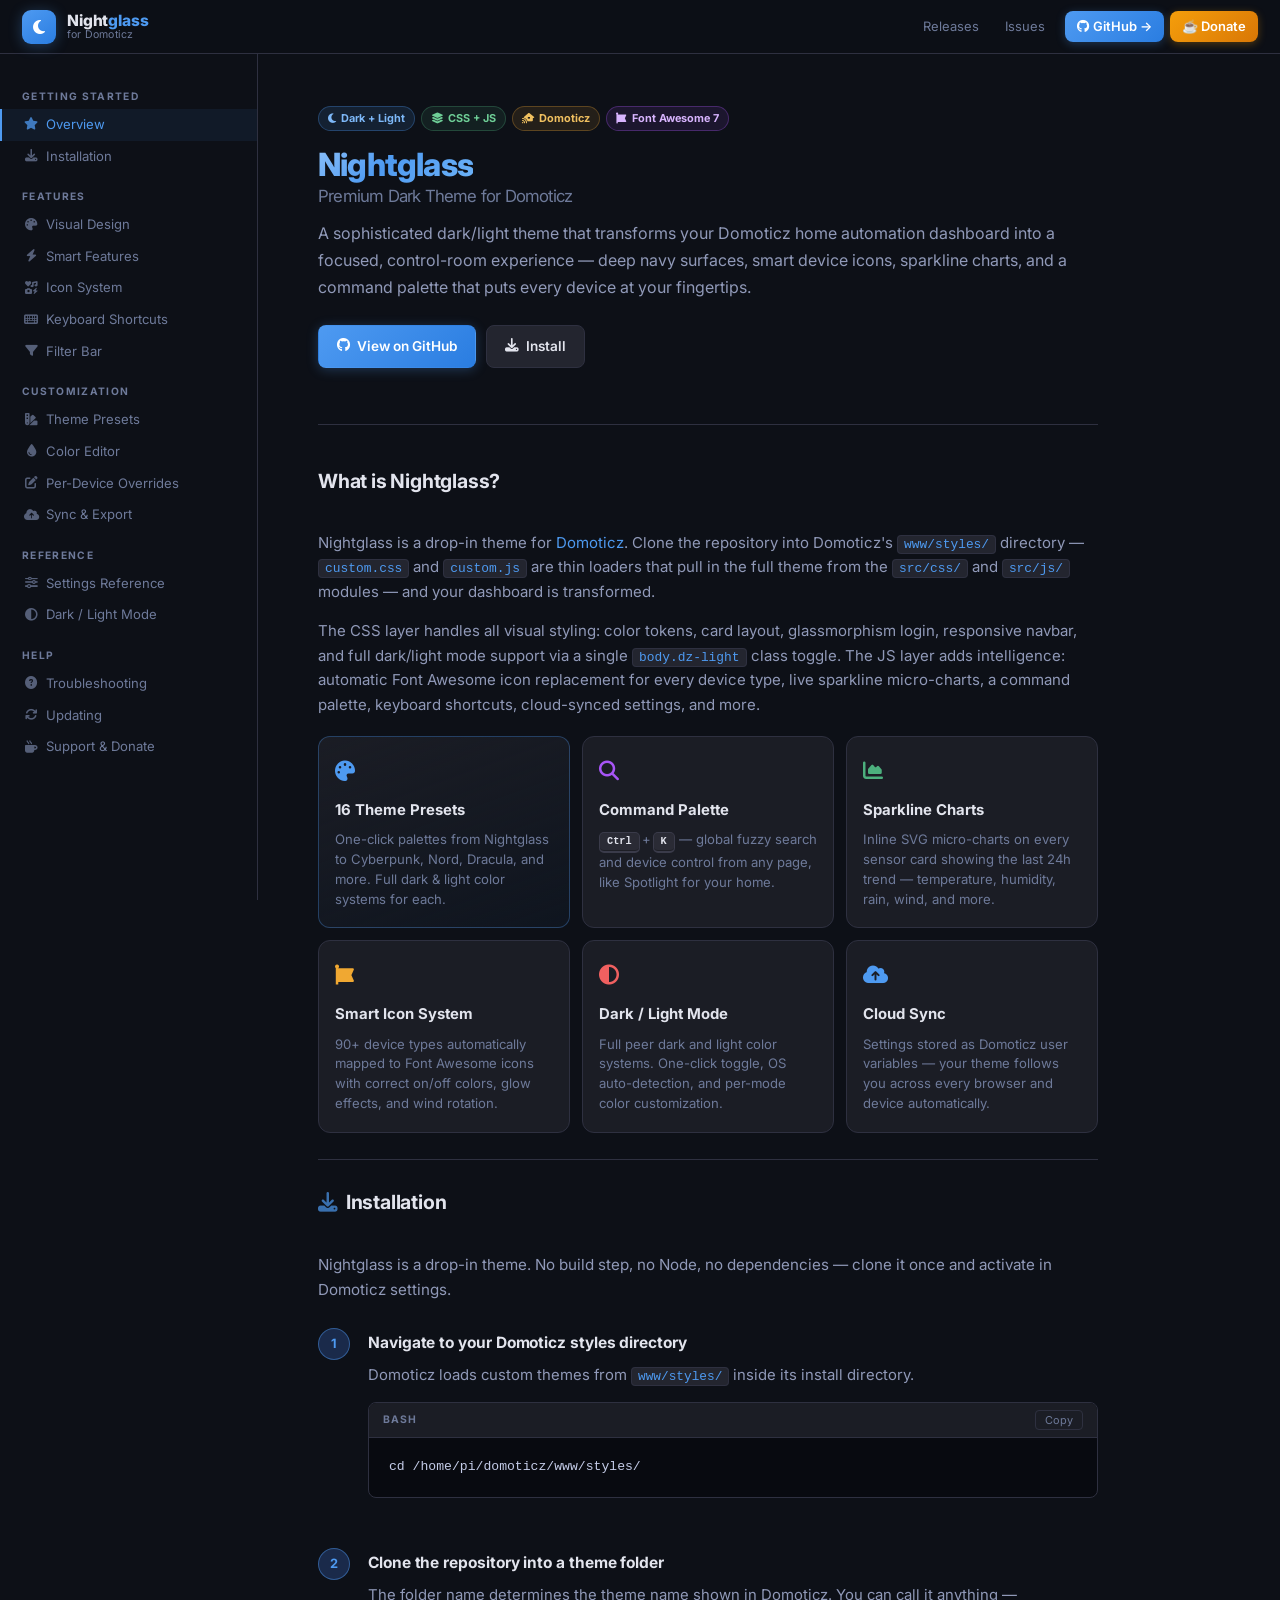
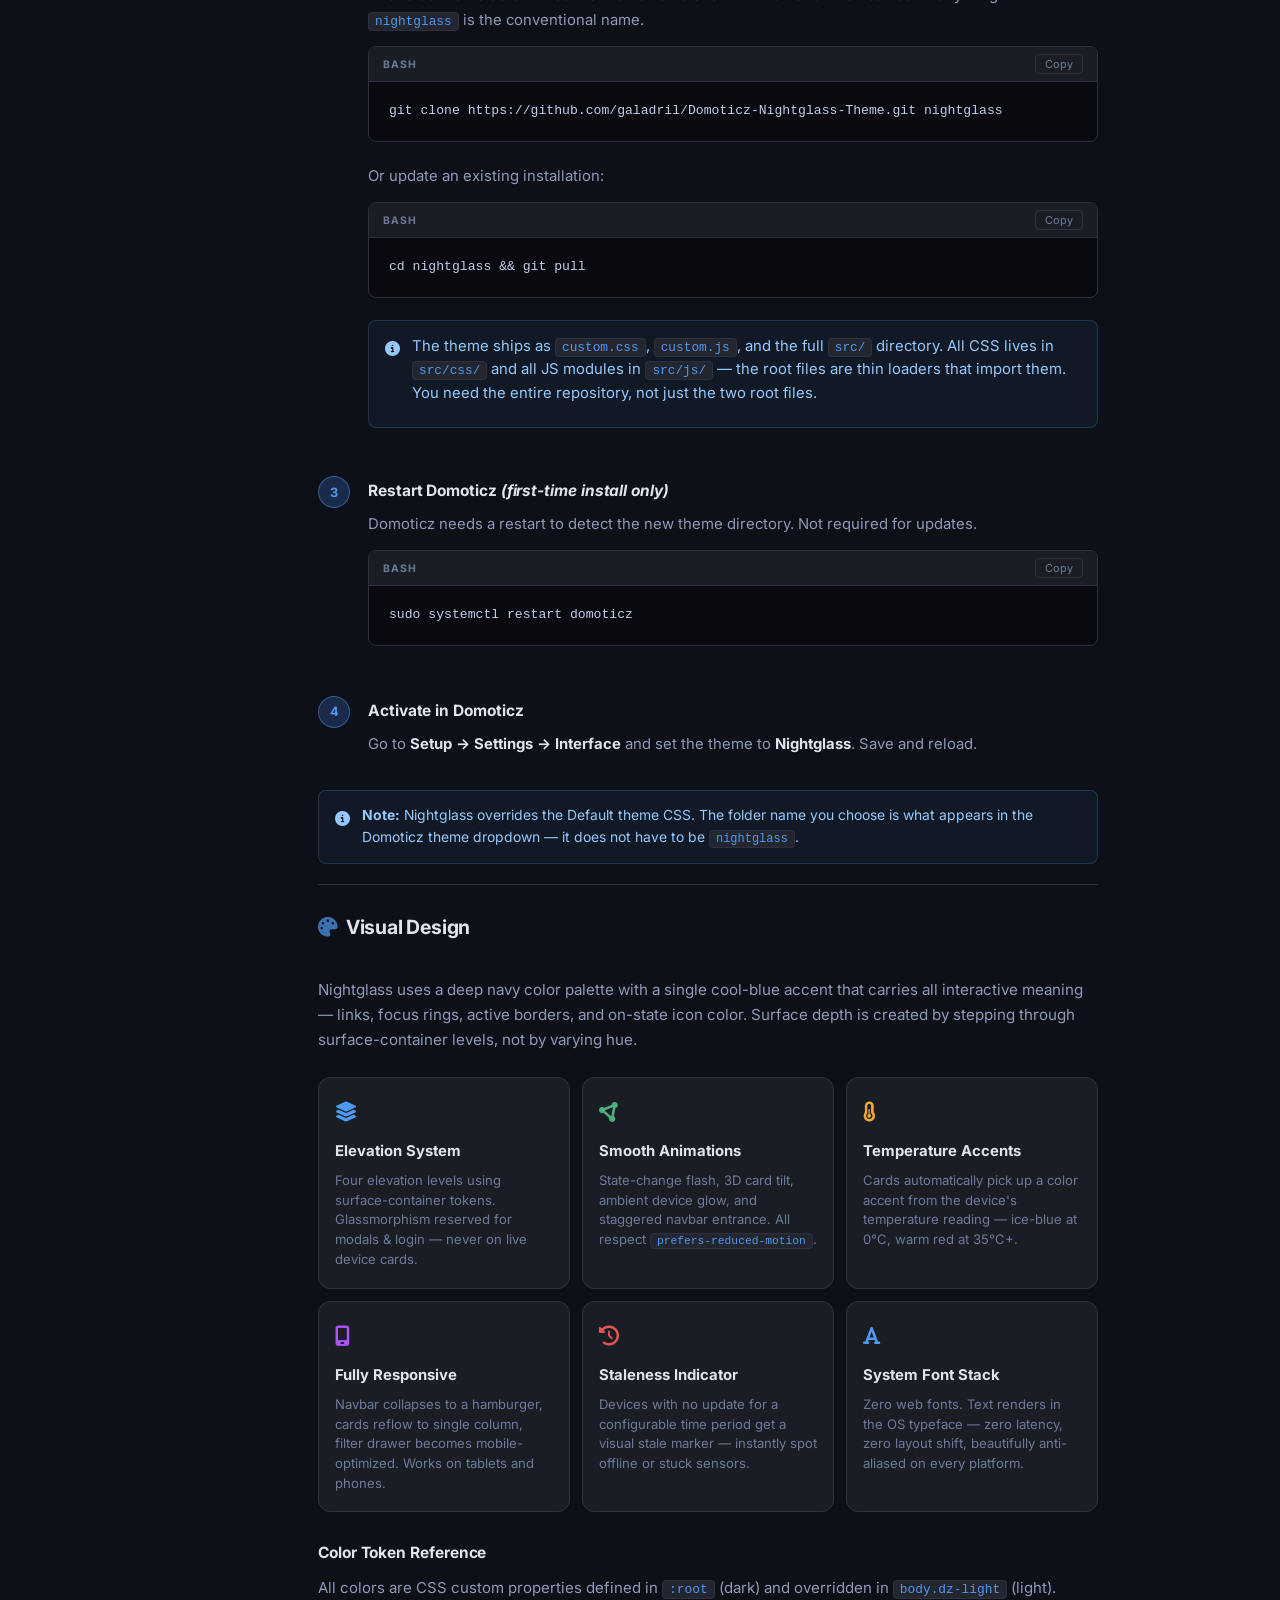
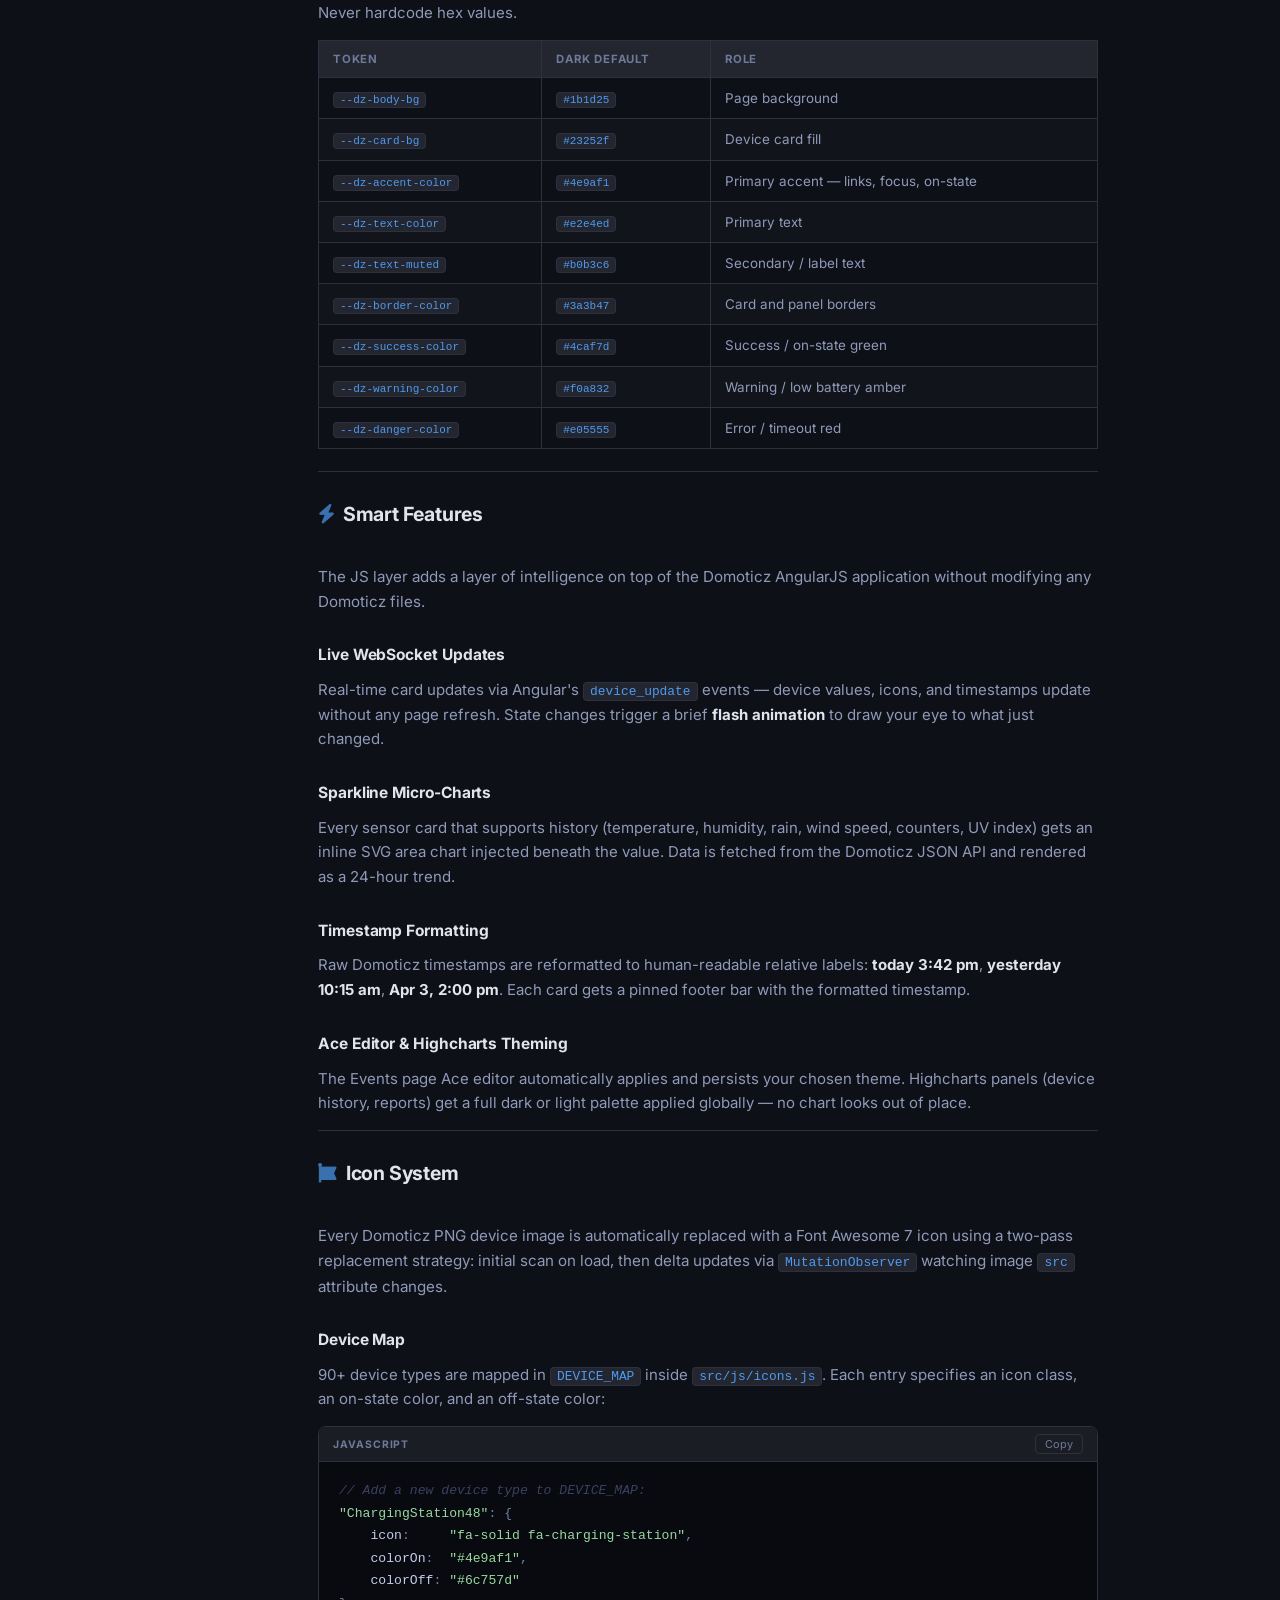
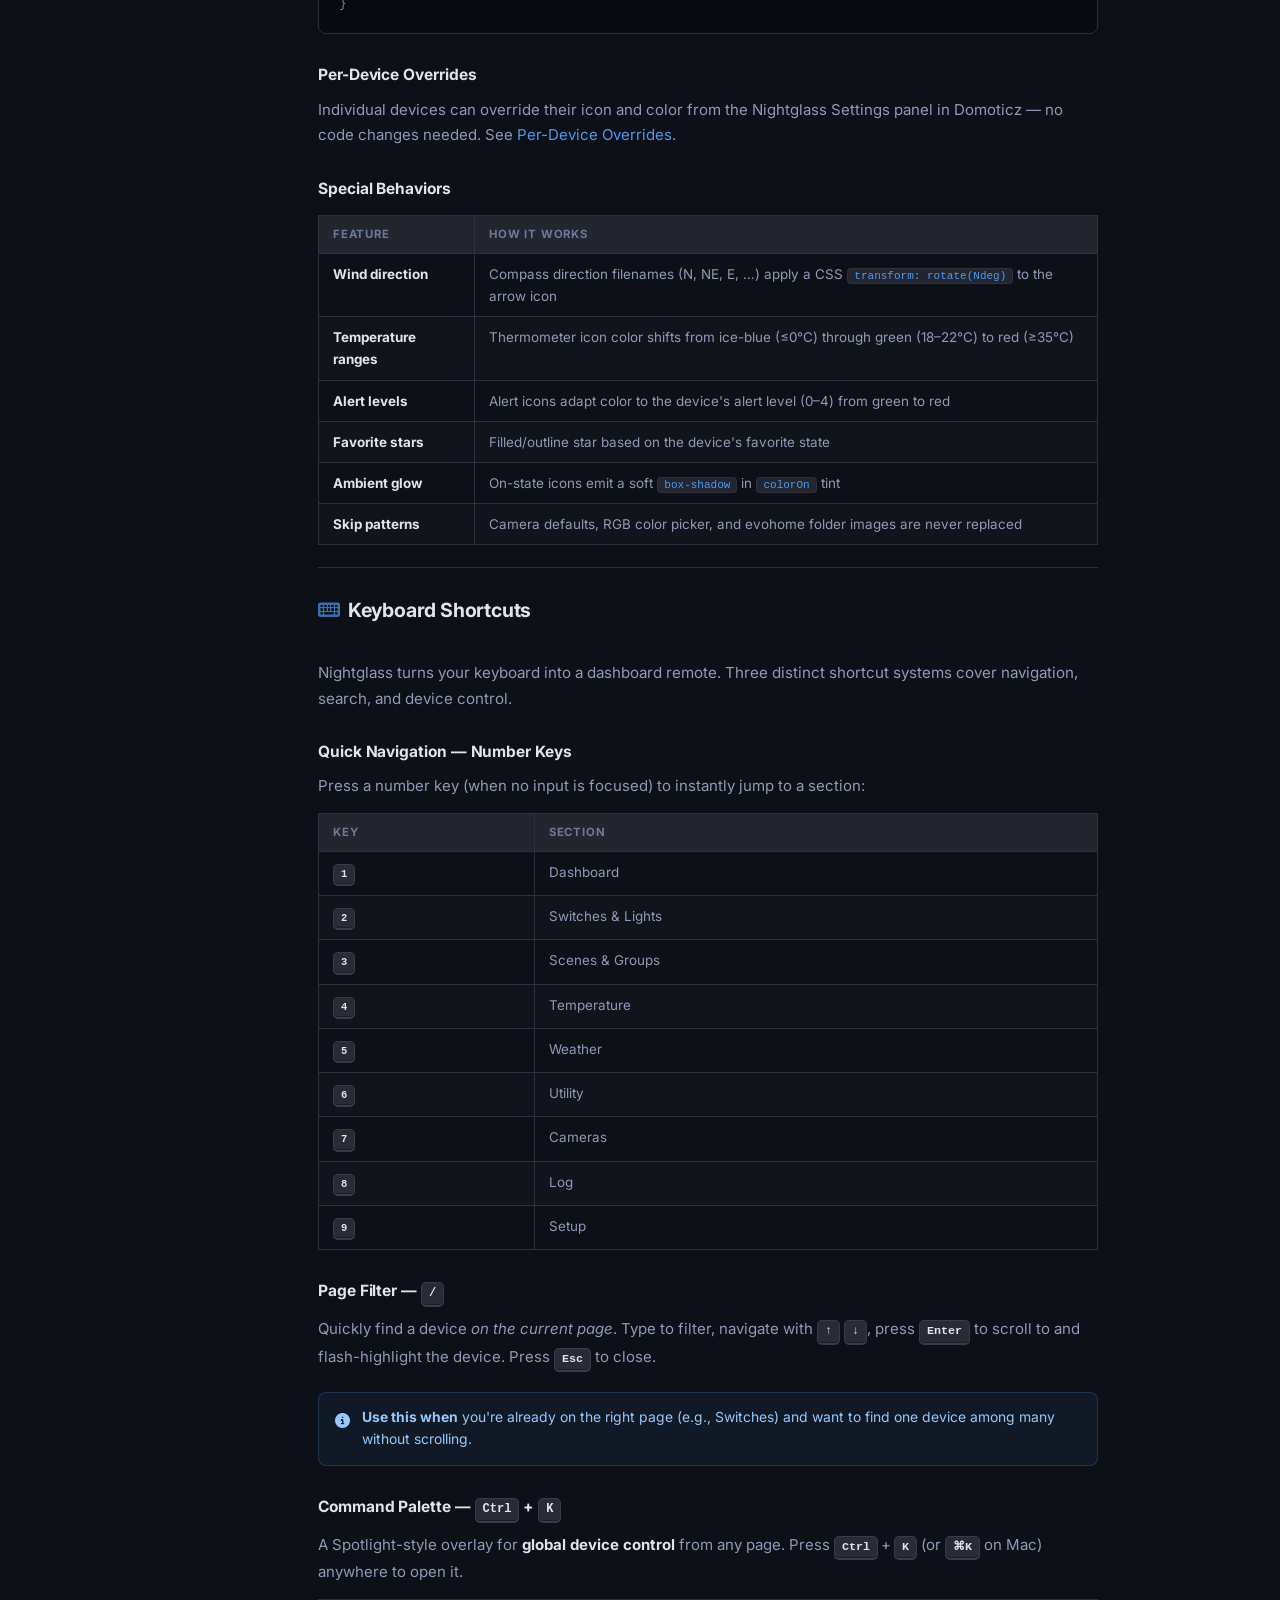
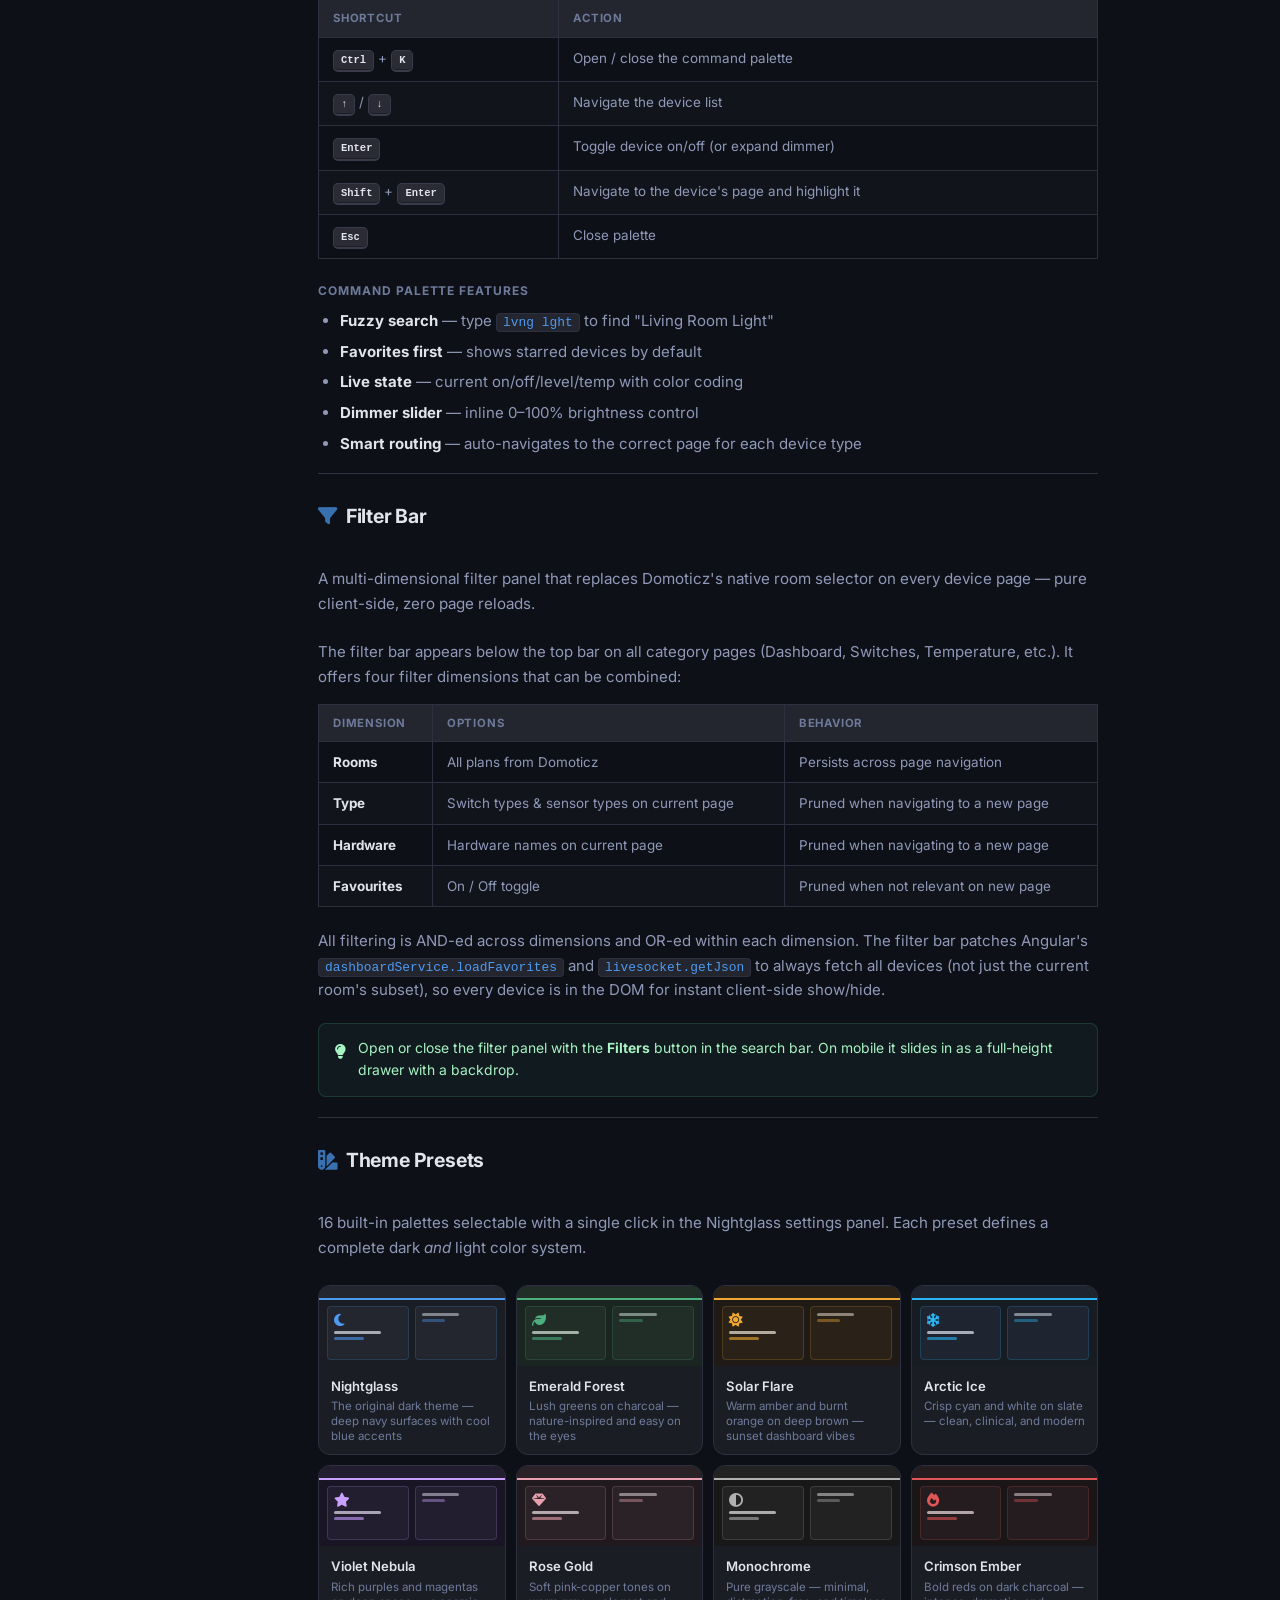
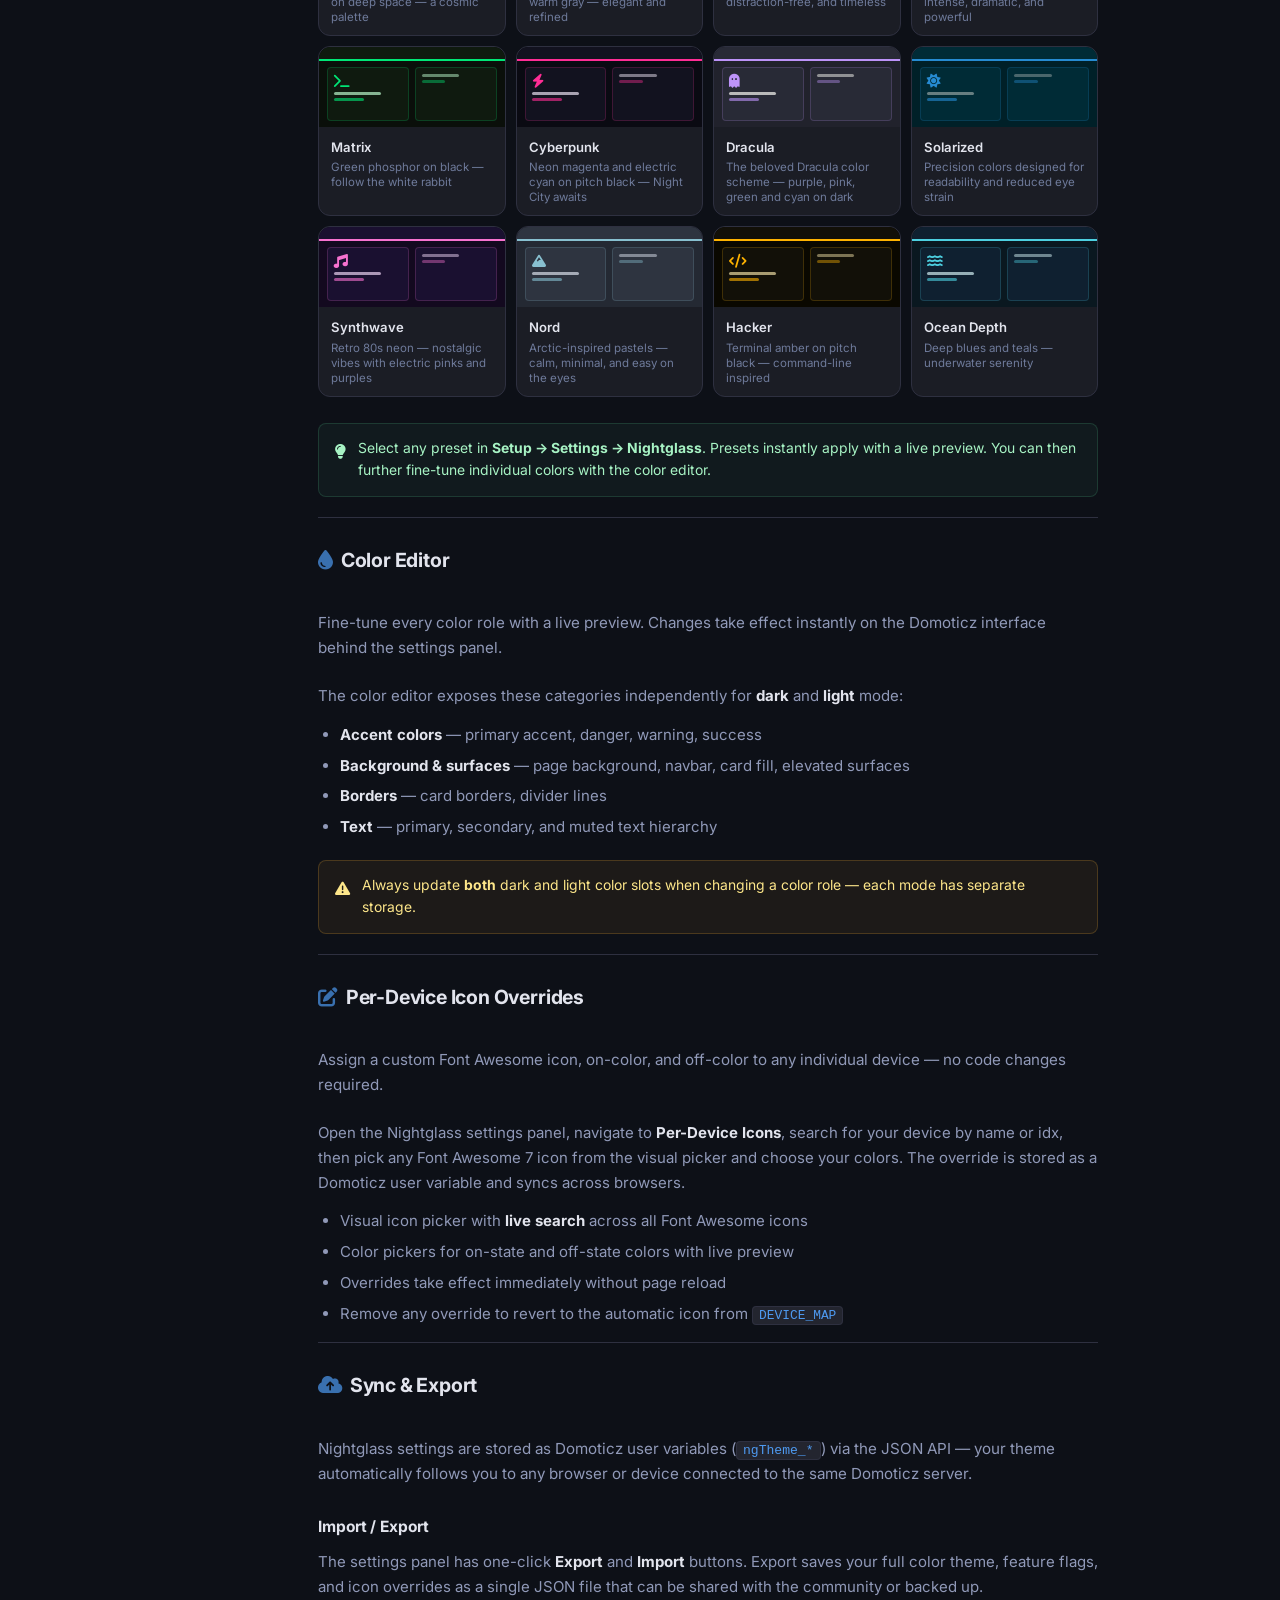
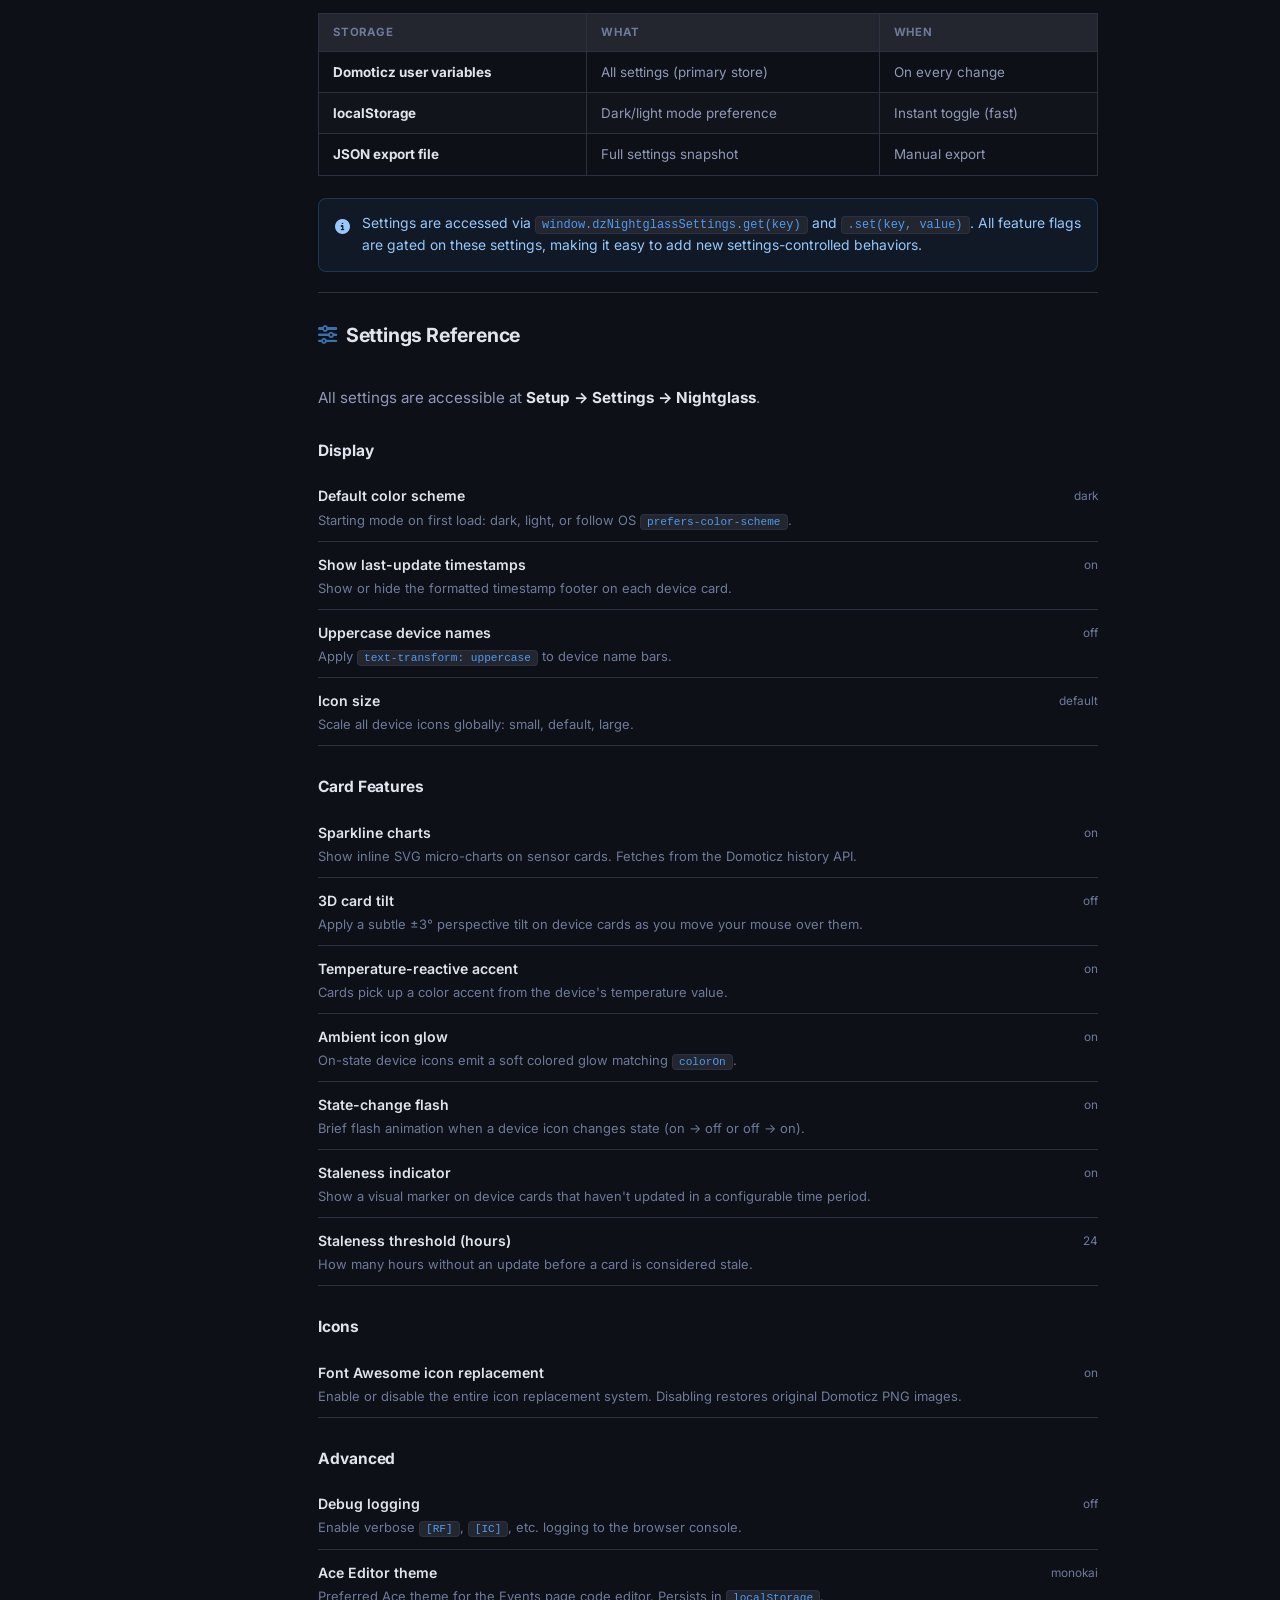
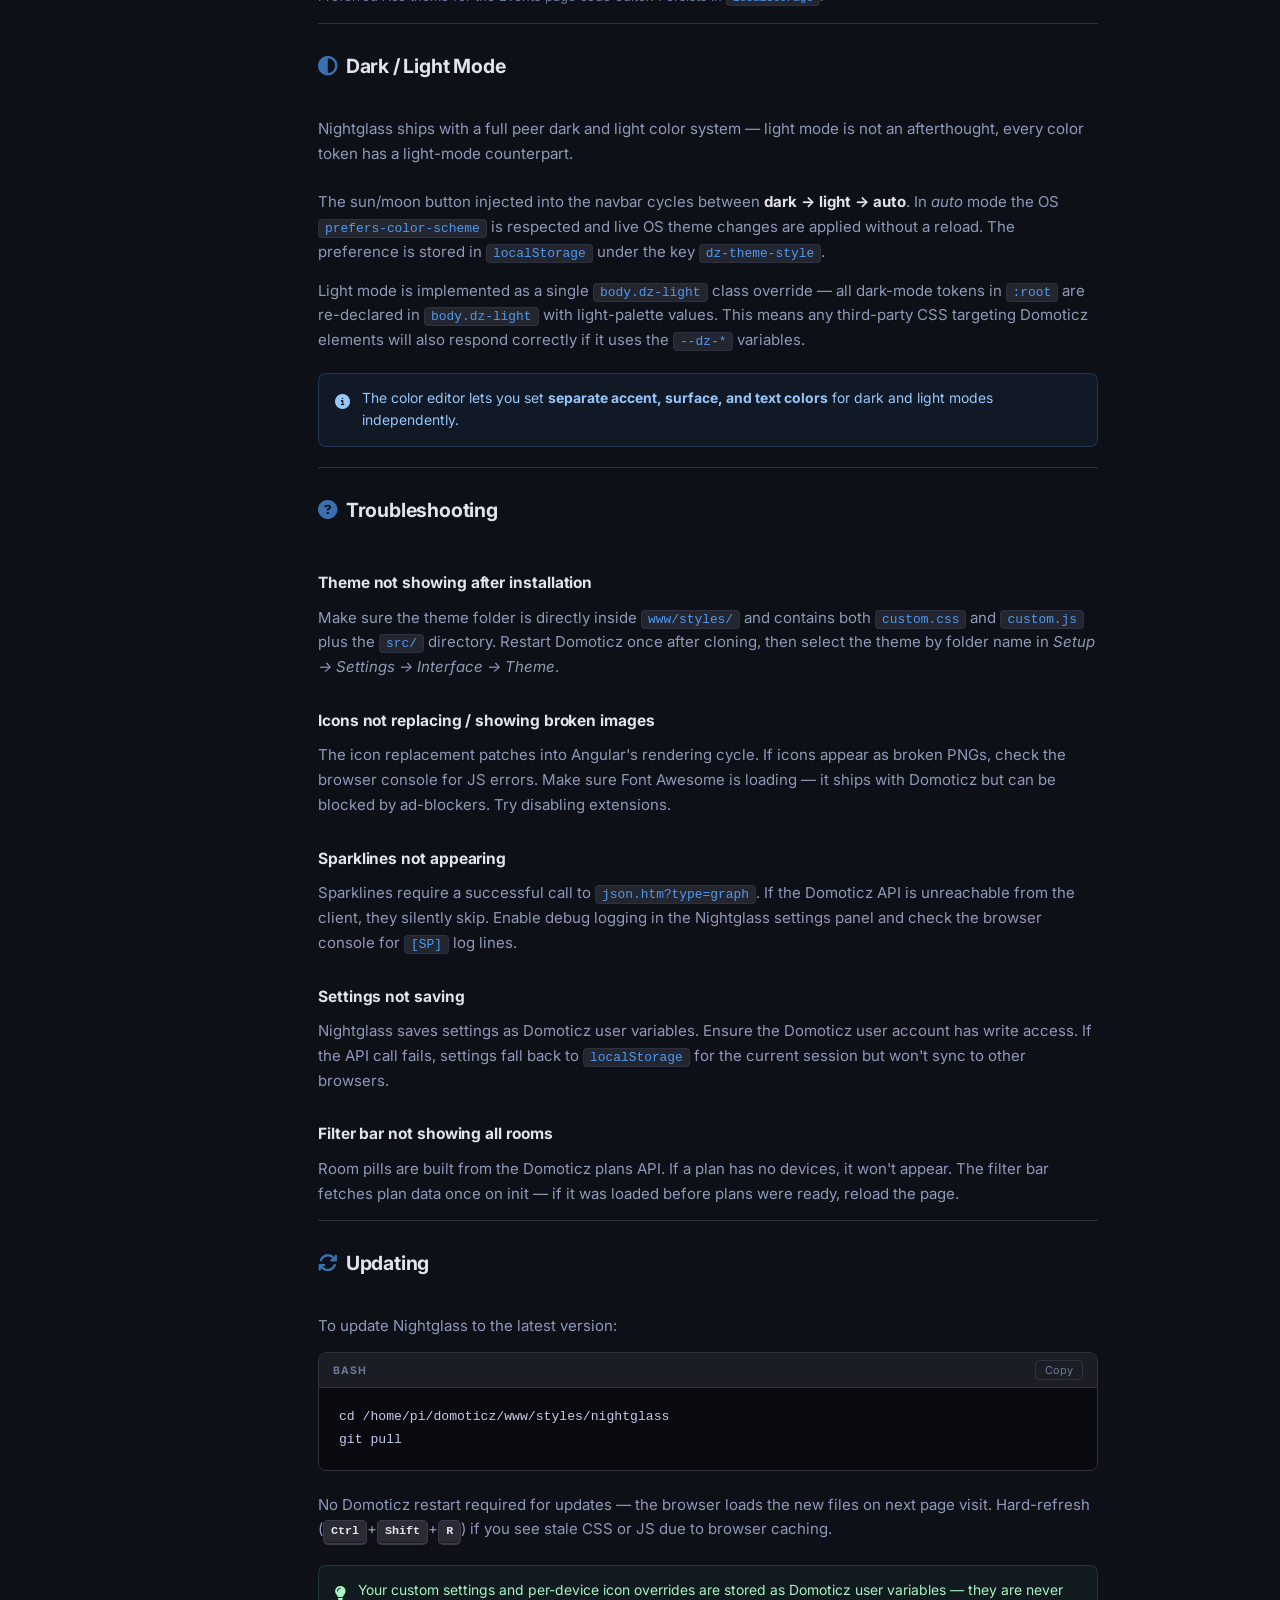
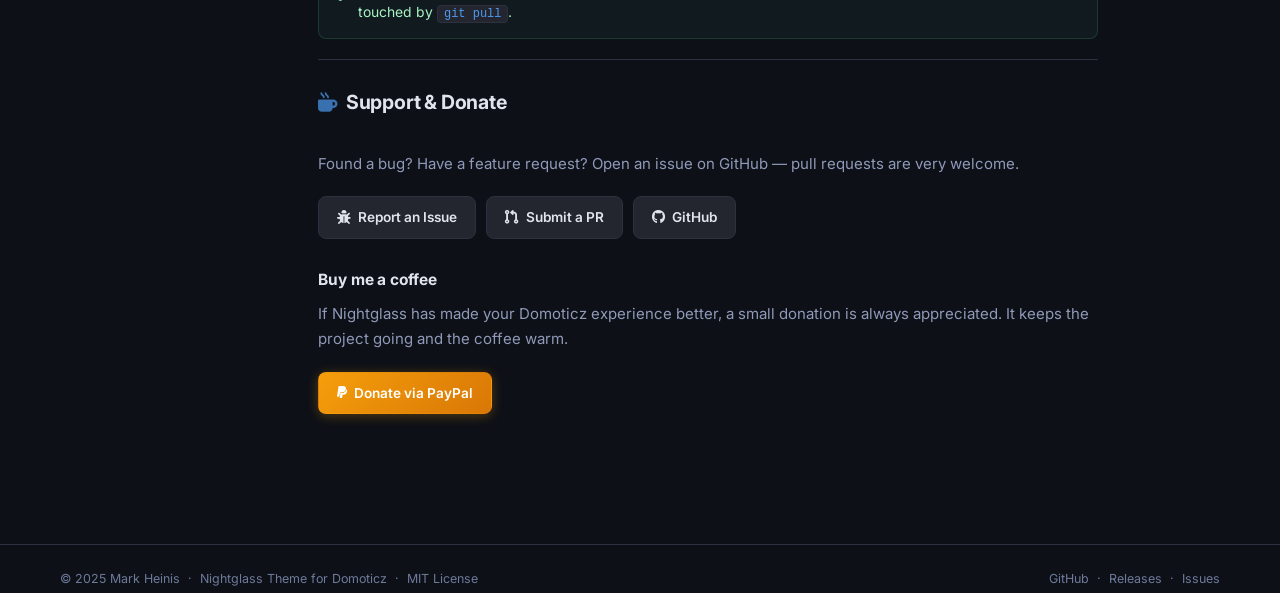
==== commit e3393a0e: "Remove mock device card and related styles Simplified the layout by removing the `.hero-card` elemen" ====
--- a/docs/index.html
+++ b/docs/index.html
@@ -179,7 +179,6 @@
             border-bottom: 1px solid var(--border);
         }
         .hero-text { flex: 1; min-width: 0; }
-        .hero-card { flex-shrink: 0; width: 230px; }
         .gradient-text {
             background: linear-gradient(135deg, #8bbff8 0%, var(--accent) 45%, #6db3f8 100%);
             -webkit-background-clip: text; -webkit-text-fill-color: transparent;
@@ -190,40 +189,6 @@
             display: block; margin-top: 3px; -webkit-text-fill-color: var(--muted);
         }
         .page-tags { display: flex; gap: 6px; flex-wrap: wrap; margin-bottom: 16px; }
-
-        /* ── Mock device card (hero) ────────────────────────────── */
-        .mock-card {
-            background: var(--surface-2);
-            border: 1px solid var(--border-2);
-            border-radius: var(--radius-lg);
-            overflow: hidden;
-            box-shadow: 0 8px 32px rgba(0,0,0,0.5), 0 0 0 1px rgba(78,154,241,0.08);
-            font-size: 0.78rem;
-        }
-        .mock-card-name {
-            background: var(--surface-3);
-            padding: 7px 11px 6px;
-            font-size: 0.78rem; font-weight: 600; color: var(--text);
-            border-bottom: 1px solid var(--border);
-            border-top: 2px solid var(--accent);
-        }
-        .mock-card-body {
-            padding: 12px 11px 8px;
-            display: flex; align-items: center; justify-content: space-between; gap: 8px;
-        }
-        .mock-card-value { font-size: 1.55rem; font-weight: 700; color: var(--text); line-height: 1.1; }
-        .mock-card-sub { font-size: 0.72rem; color: var(--muted); margin-top: 2px; }
-        .mock-card-icon { font-size: 2rem; }
-        .mock-card-footer {
-            background: rgba(0,0,0,0.2);
-            padding: 5px 11px;
-            font-size: 0.68rem; color: var(--muted);
-            border-top: 1px solid rgba(255,255,255,0.04);
-            display: flex; gap: 6px; align-items: center;
-        }
-        .mock-card-footer i { font-size: 0.6rem; }
-        .mock-sparkline { padding: 0 11px 8px; }
-        .mock-sparkline svg { display: block; width: 100%; }
 
         /* ── Badges ────────────────────────────────────────────── */
         .badge {
@@ -564,7 +529,6 @@
             #content { padding: 26px 18px 80px; }
             h1 { font-size: 1.5rem; }
             .hero-layout { flex-direction: column; }
-            .hero-card { display: none; }
             .gallery { grid-template-columns: repeat(2, 1fr); }
             .feature-grid { grid-template-columns: 1fr; }
             .preset-grid { grid-template-columns: repeat(2, 1fr); }
@@ -668,39 +632,6 @@
                 <a href="#installation" class="btn">
                     <i class="fa-solid fa-download"></i> Install
                 </a>
-            </div>
-        </div>
-        <div class="hero-card">
-            <div class="mock-card">
-                <div class="mock-card-name">Living Room Temp</div>
-                <div class="mock-card-body">
-                    <div>
-                        <div class="mock-card-value">21.4°</div>
-                        <div class="mock-card-sub">65% humidity &nbsp;·&nbsp; feels 22°</div>
-                    </div>
-                    <div class="mock-card-icon" style="color:#4e9af1;">
-                        <i class="fa-solid fa-thermometer-half"></i>
-                    </div>
-                </div>
-                <div class="mock-sparkline">
-                    <!-- inline SVG sparkline -->
-                    <svg width="100%" height="32" viewBox="0 0 208 32" fill="none" xmlns="http://www.w3.org/2000/svg">
-                        <defs>
-                            <linearGradient id="sg" x1="0" y1="0" x2="0" y2="1">
-                                <stop offset="0%" stop-color="#4e9af1" stop-opacity="0.28"/>
-                                <stop offset="100%" stop-color="#4e9af1" stop-opacity="0"/>
-                            </linearGradient>
-                        </defs>
-                        <path d="M0 24 C16 22, 32 20, 48 18 C64 16, 80 19, 96 16 C112 13, 128 10, 144 9 C160 8, 176 12, 192 10 L208 8 L208 32 L0 32 Z" fill="url(#sg)"/>
-                        <path d="M0 24 C16 22, 32 20, 48 18 C64 16, 80 19, 96 16 C112 13, 128 10, 144 9 C160 8, 176 12, 192 10 L208 8" stroke="#4e9af1" stroke-width="1.5" fill="none"/>
-                    </svg>
-                </div>
-                <div class="mock-card-footer">
-                    <i class="fa-regular fa-clock"></i> today 14:22
-                </div>
-            </div>
-            <div style="margin-top:8px; font-size:0.7rem; color:var(--muted); text-align:center; letter-spacing:0.02em;">
-                Device card with sparkline &amp; timestamp
             </div>
         </div>
     </div>
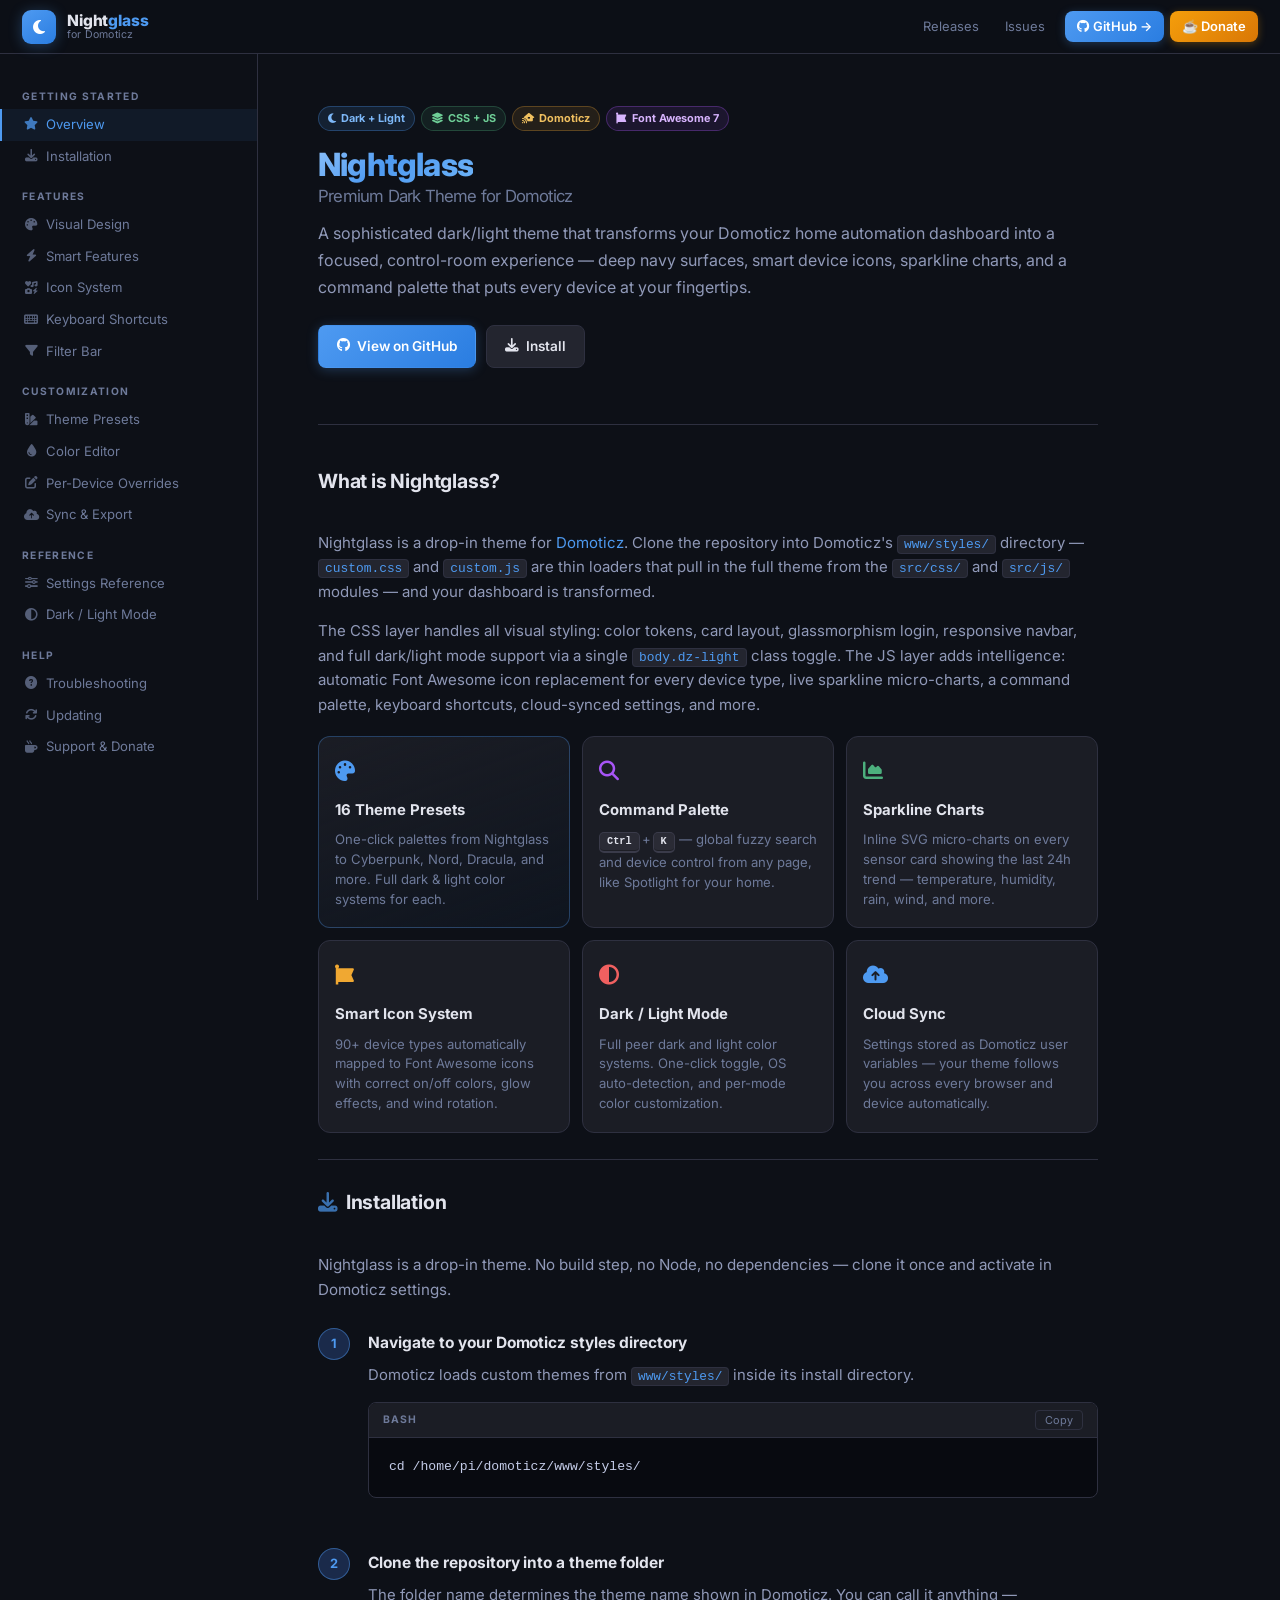
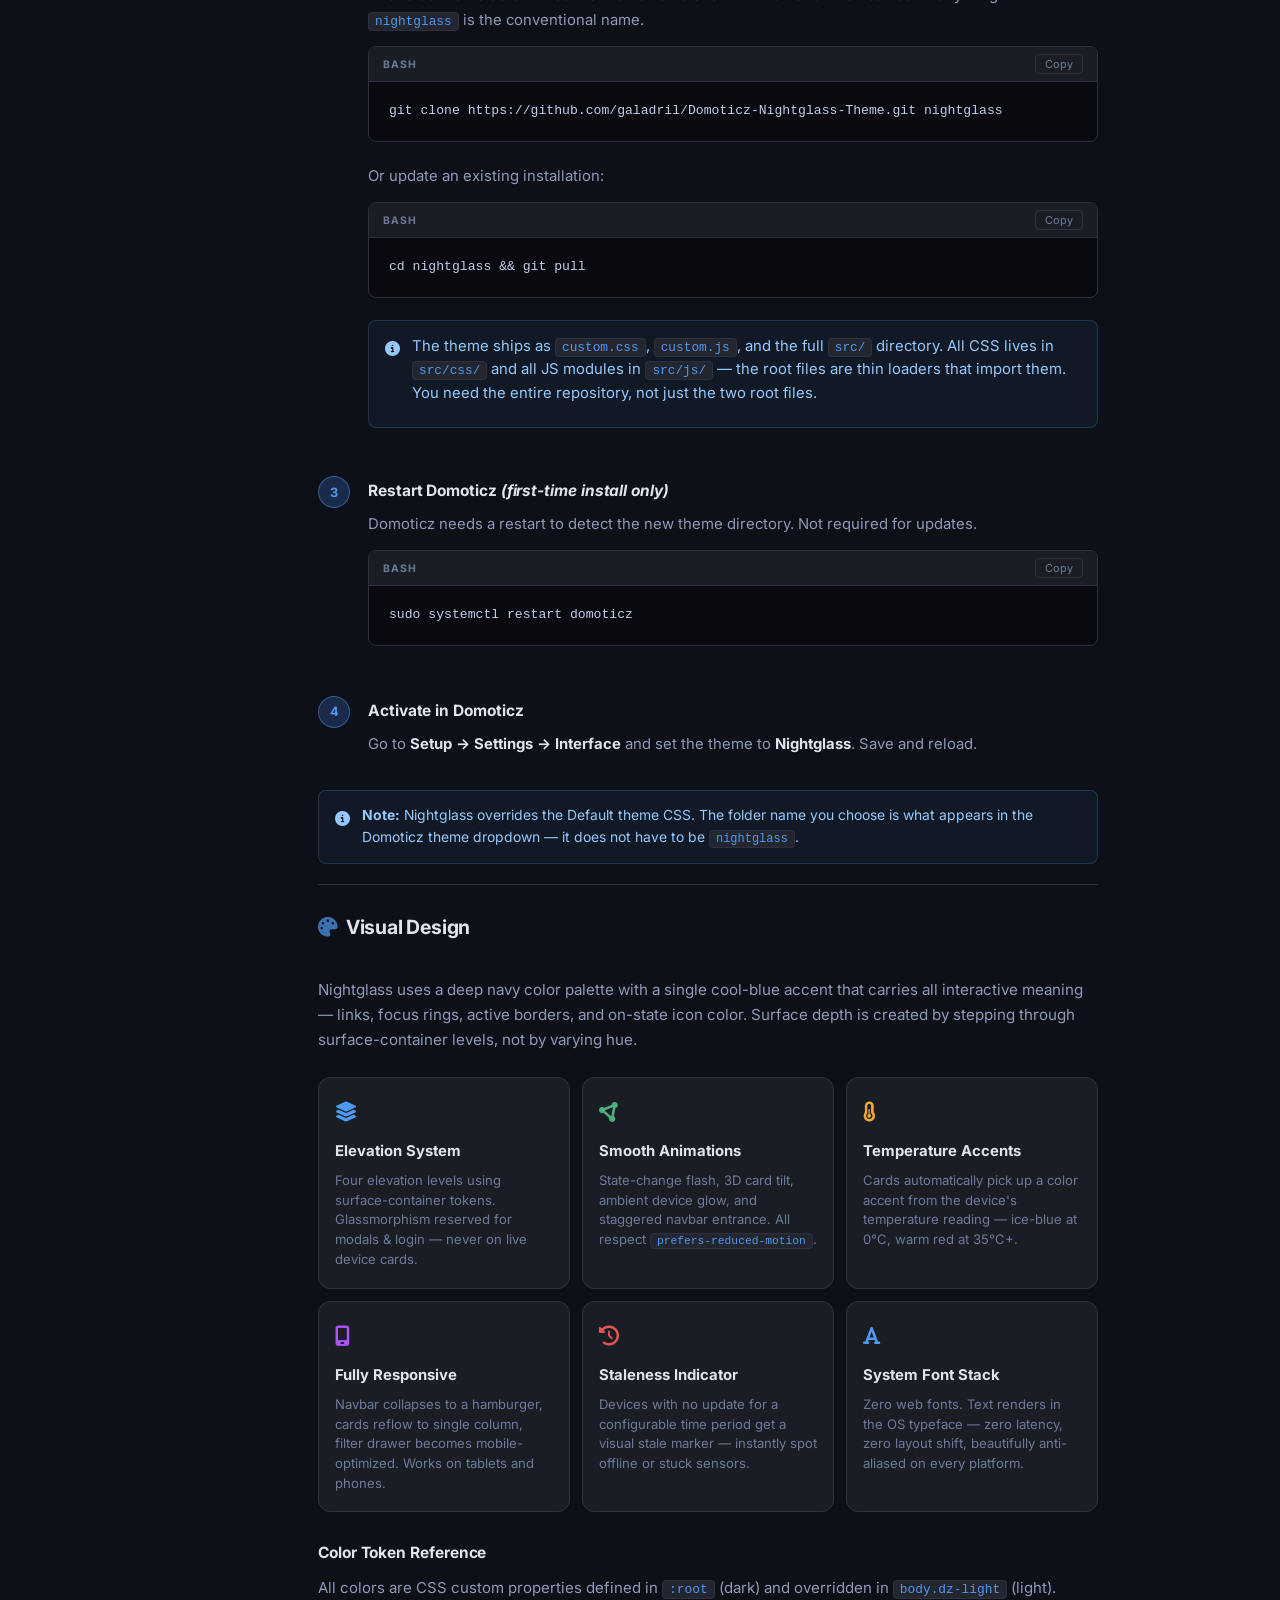
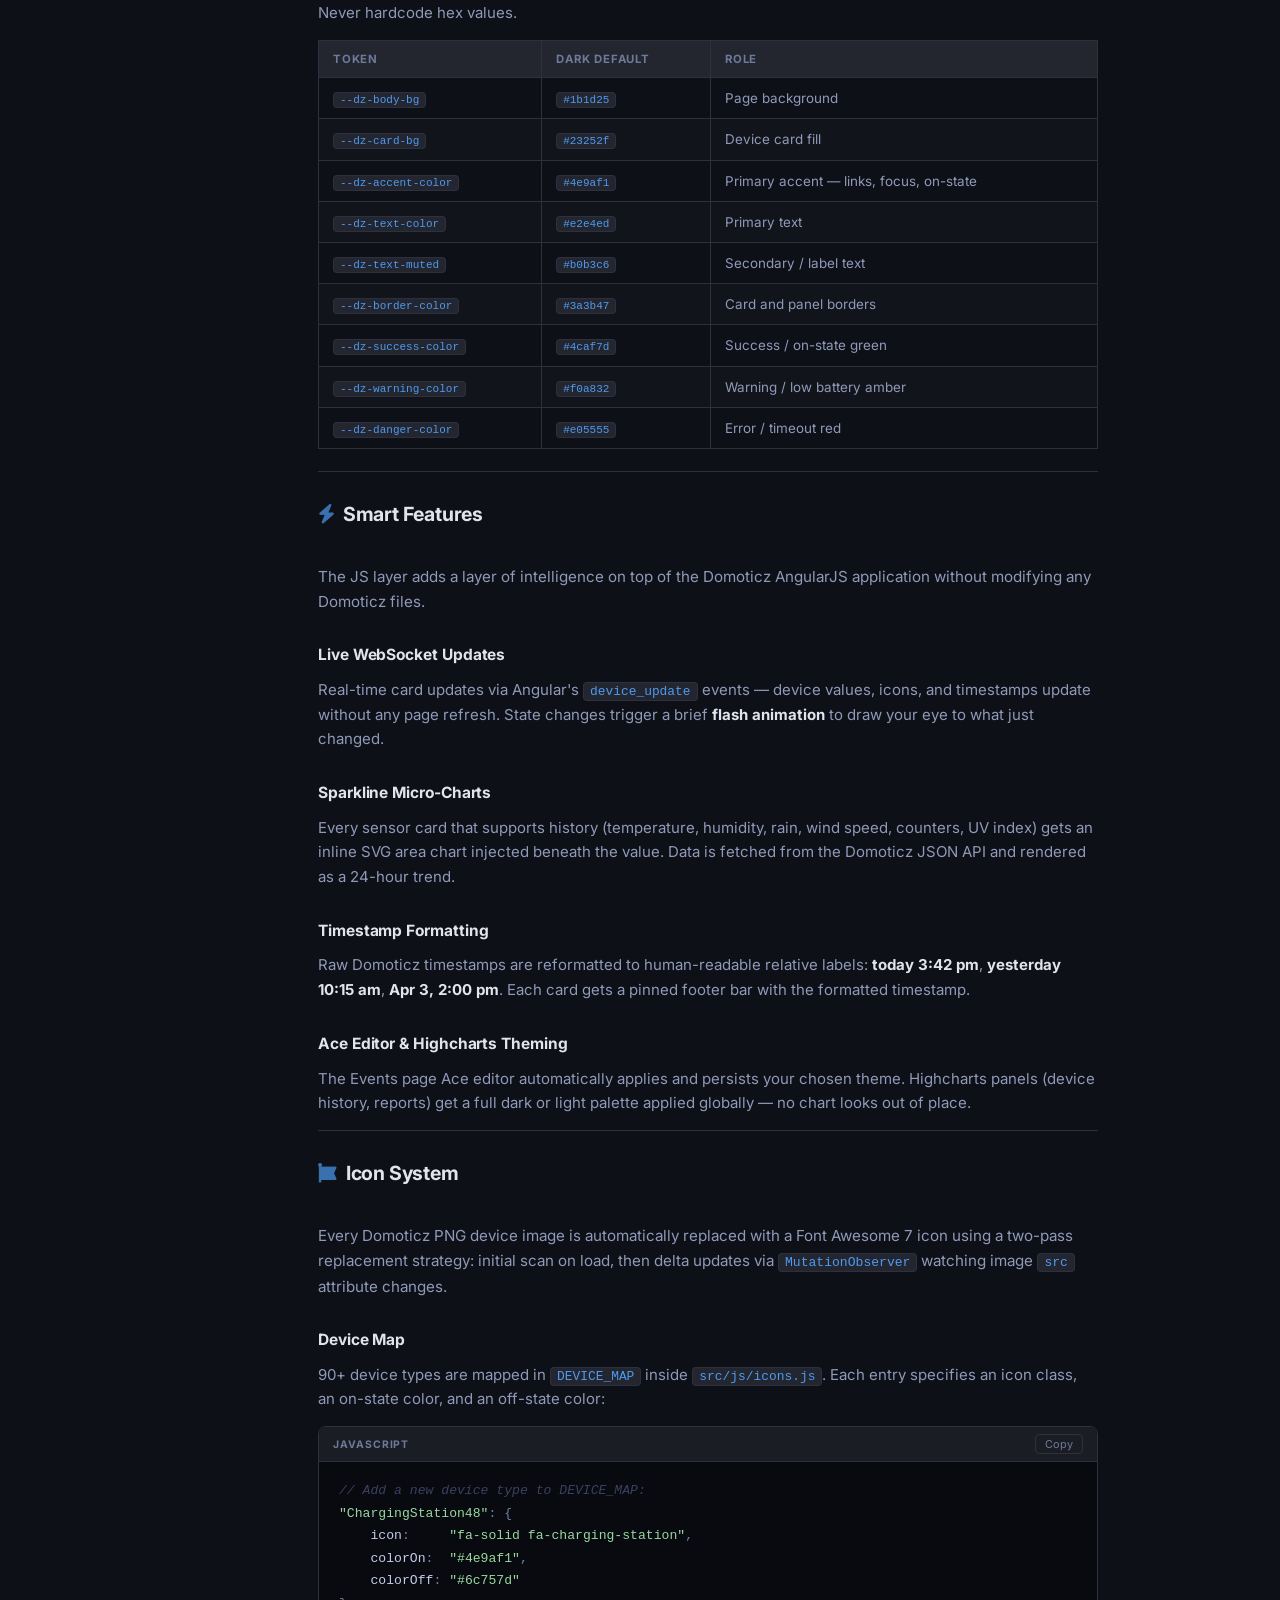
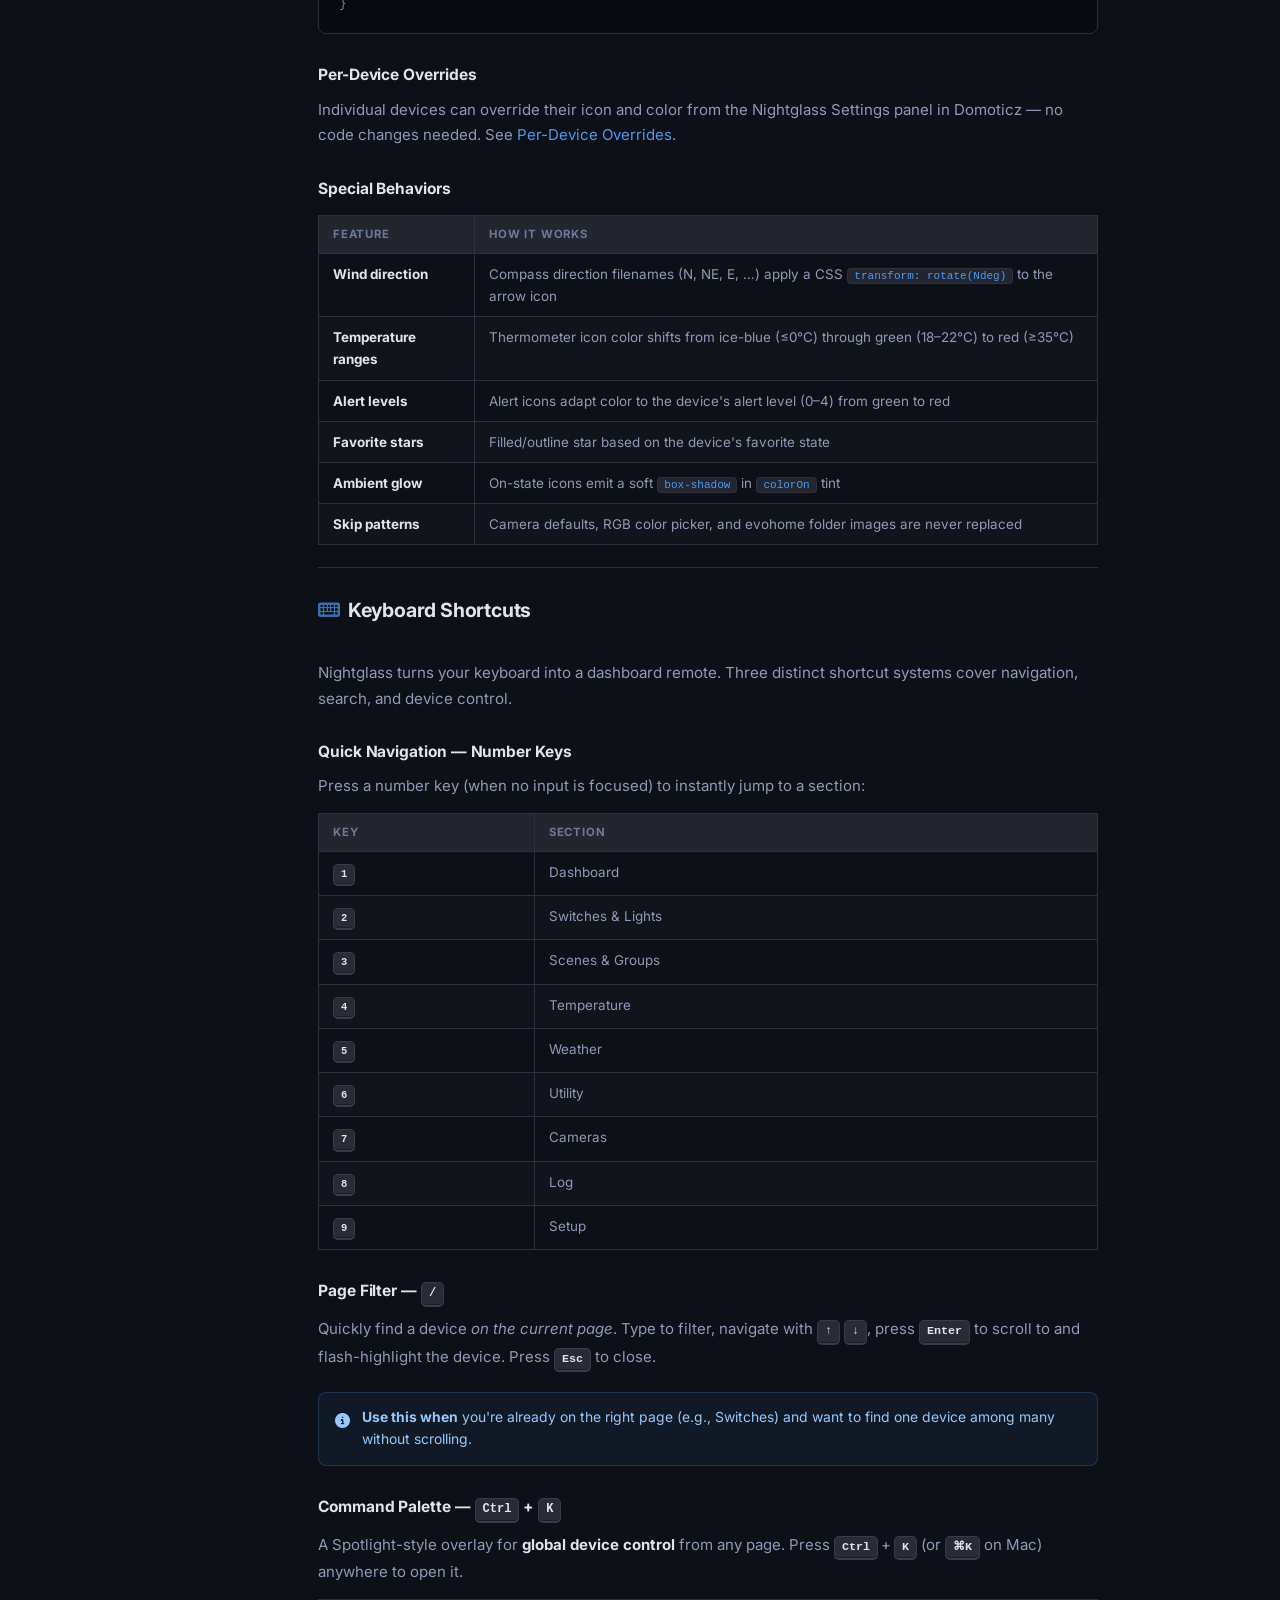
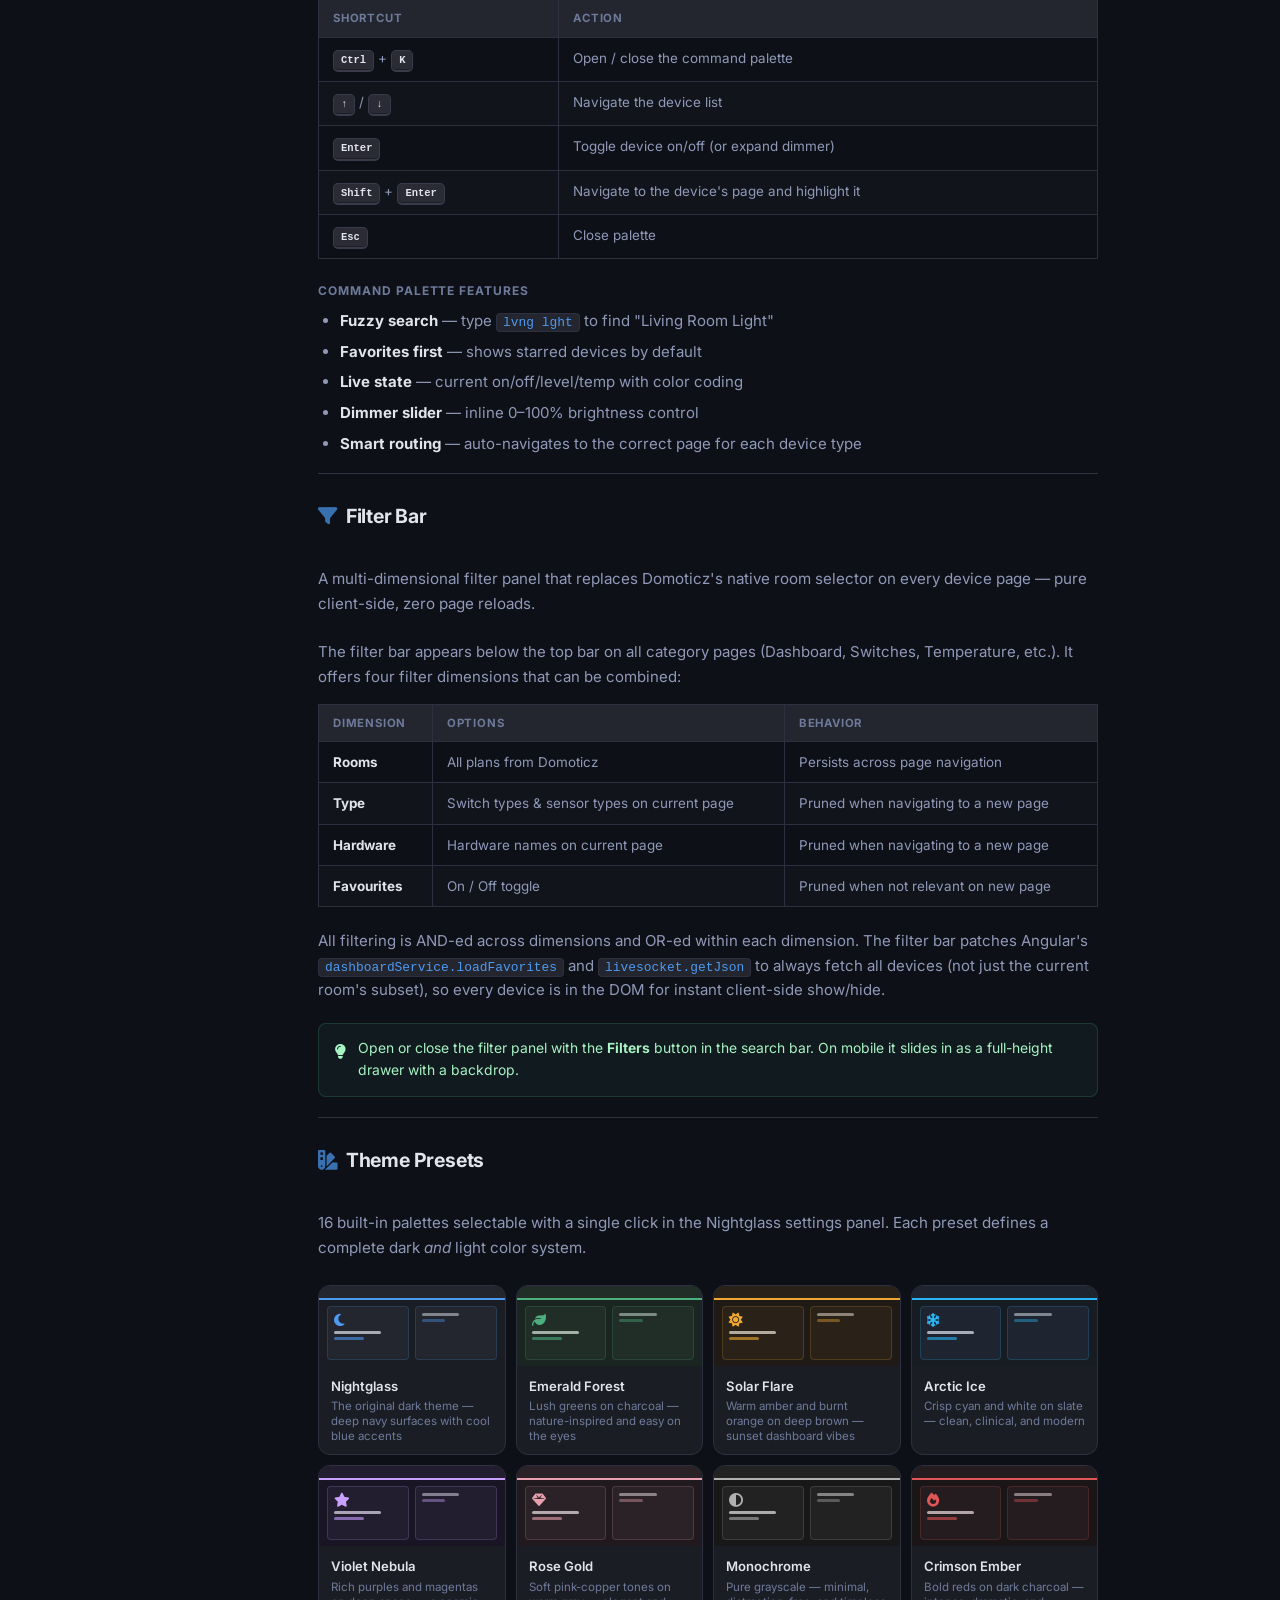
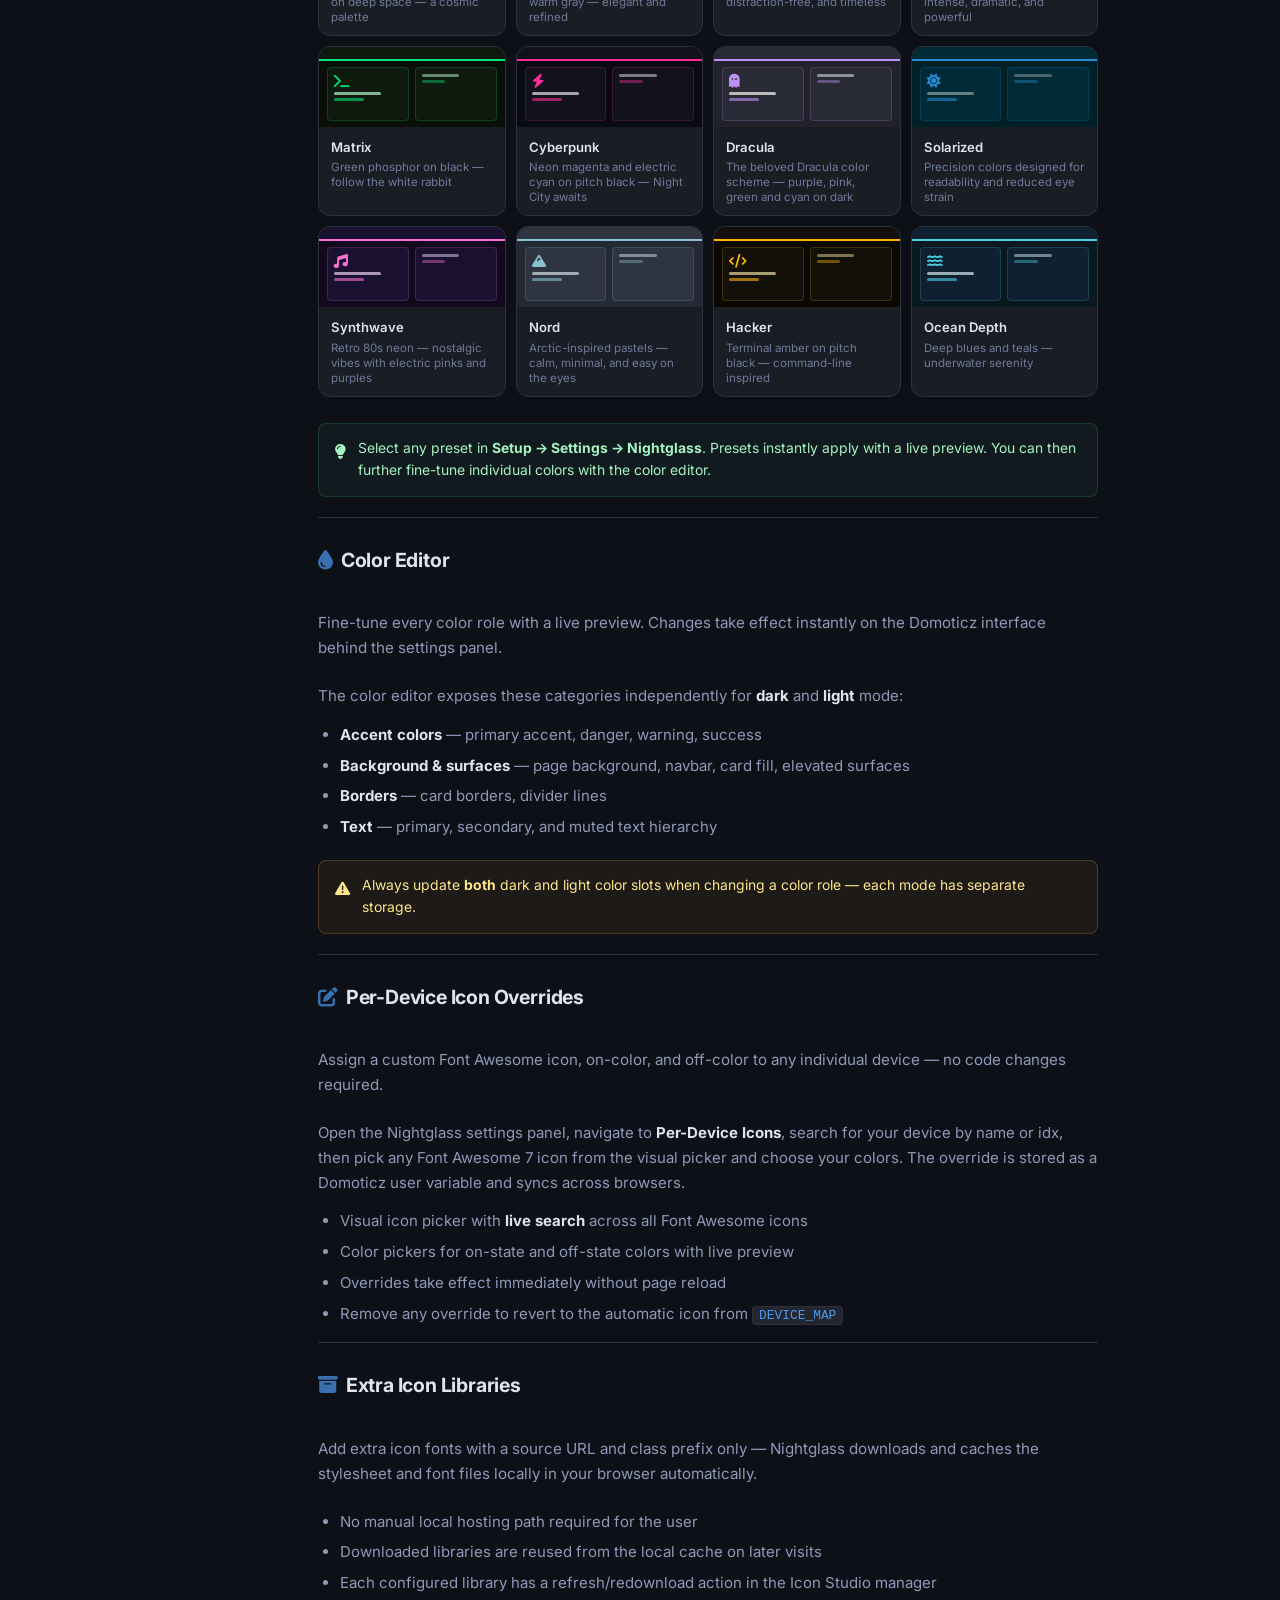
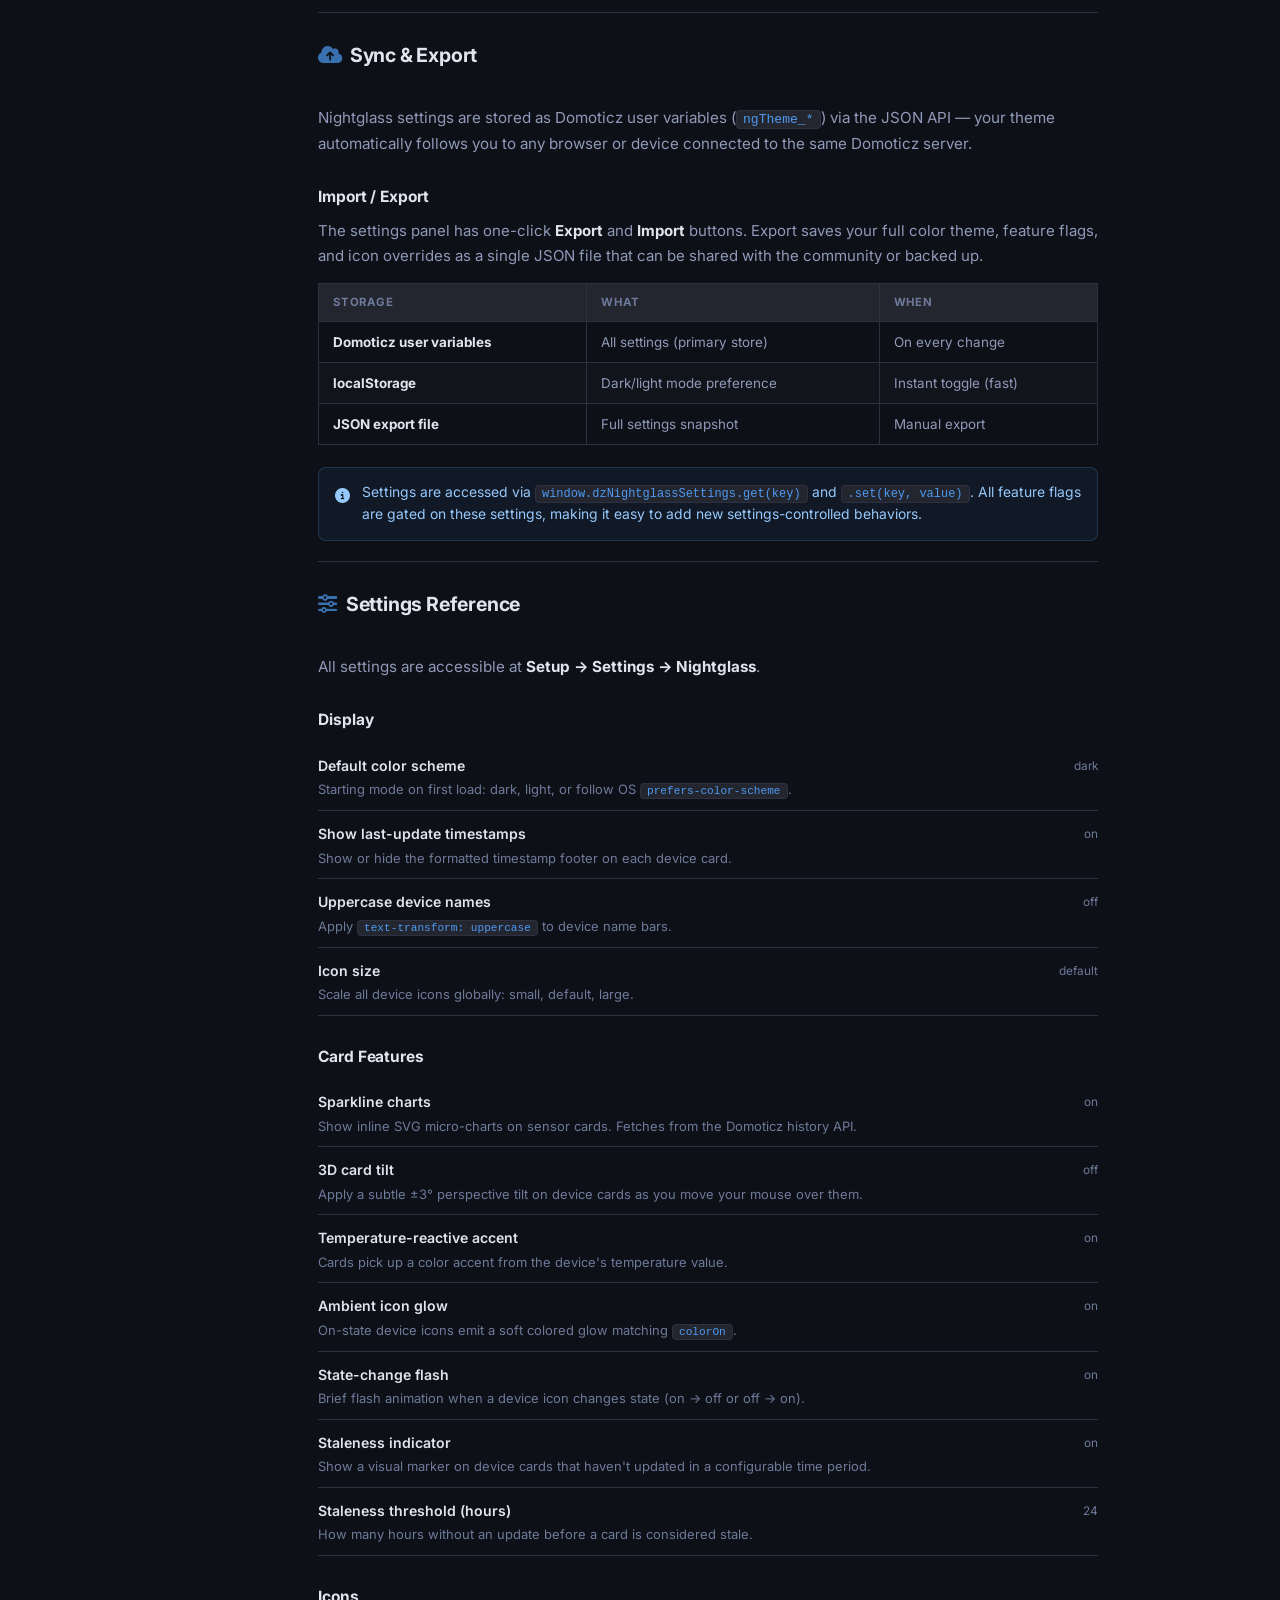
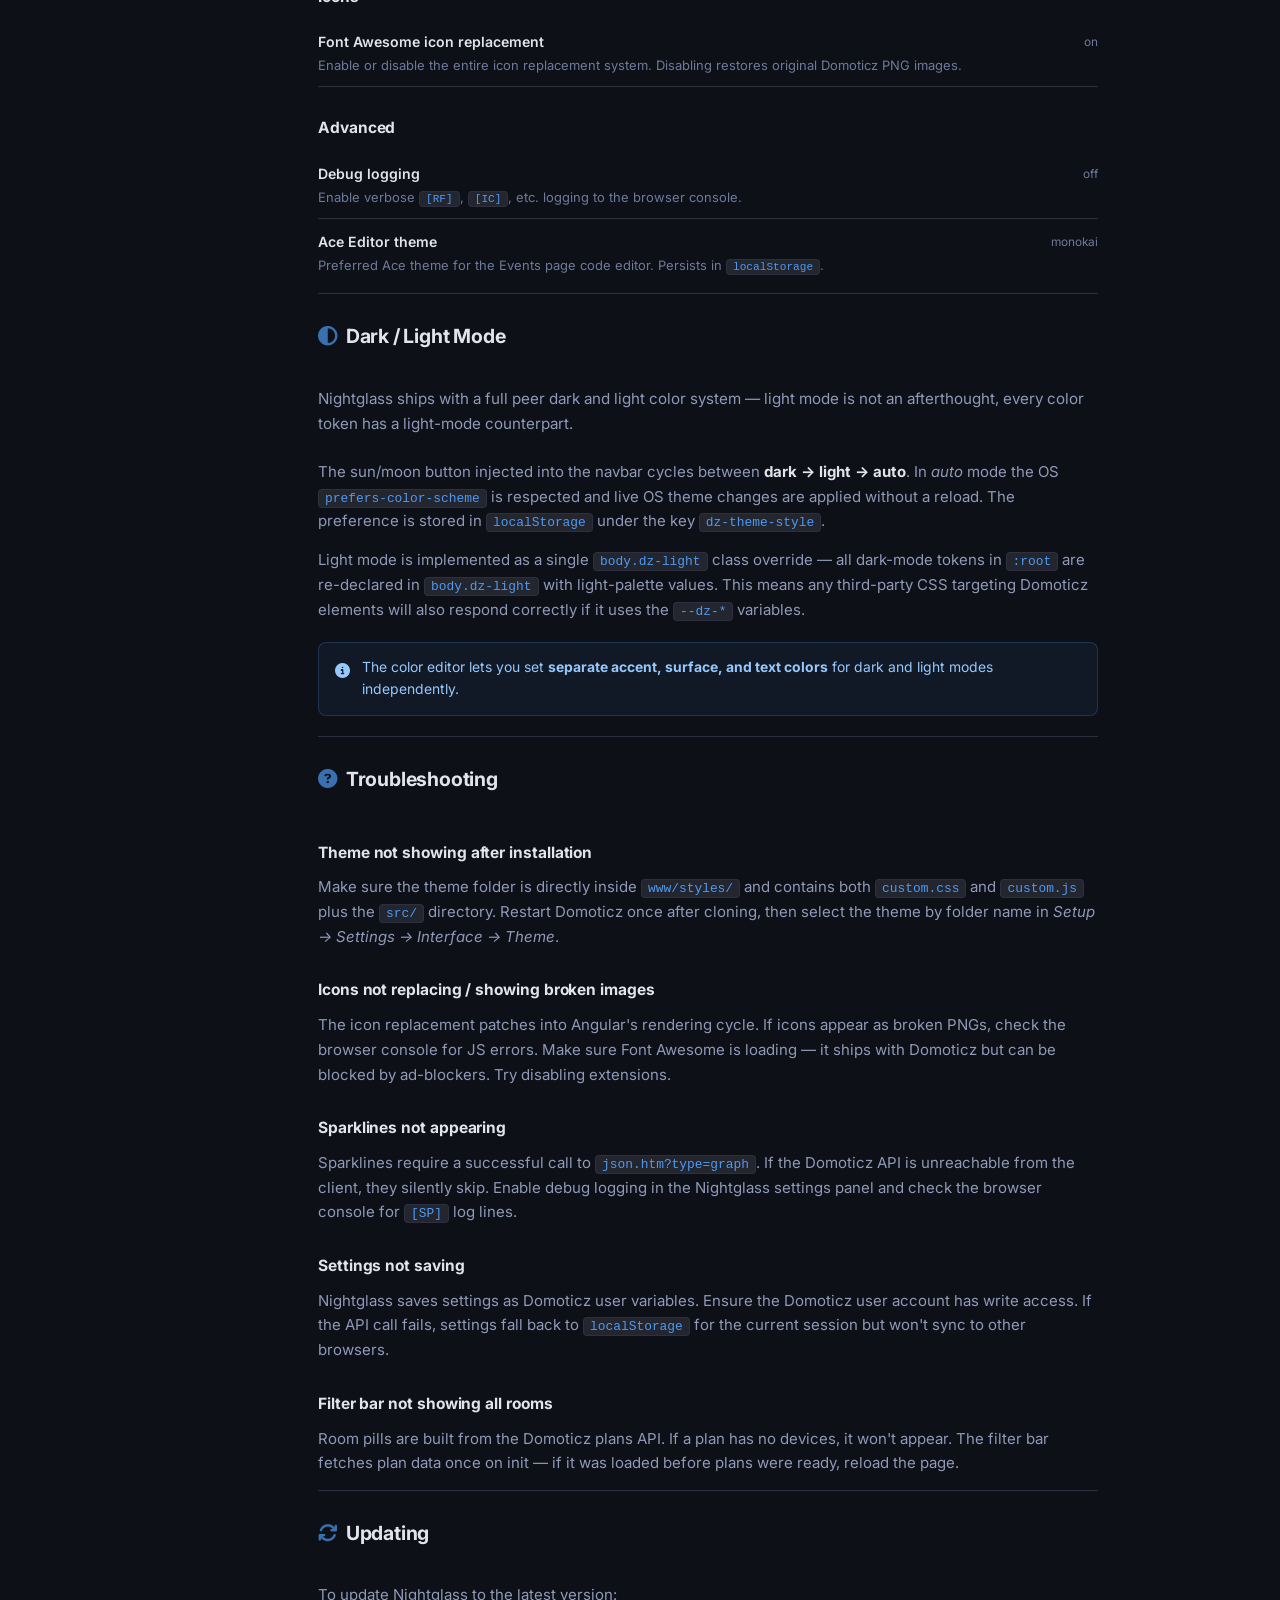
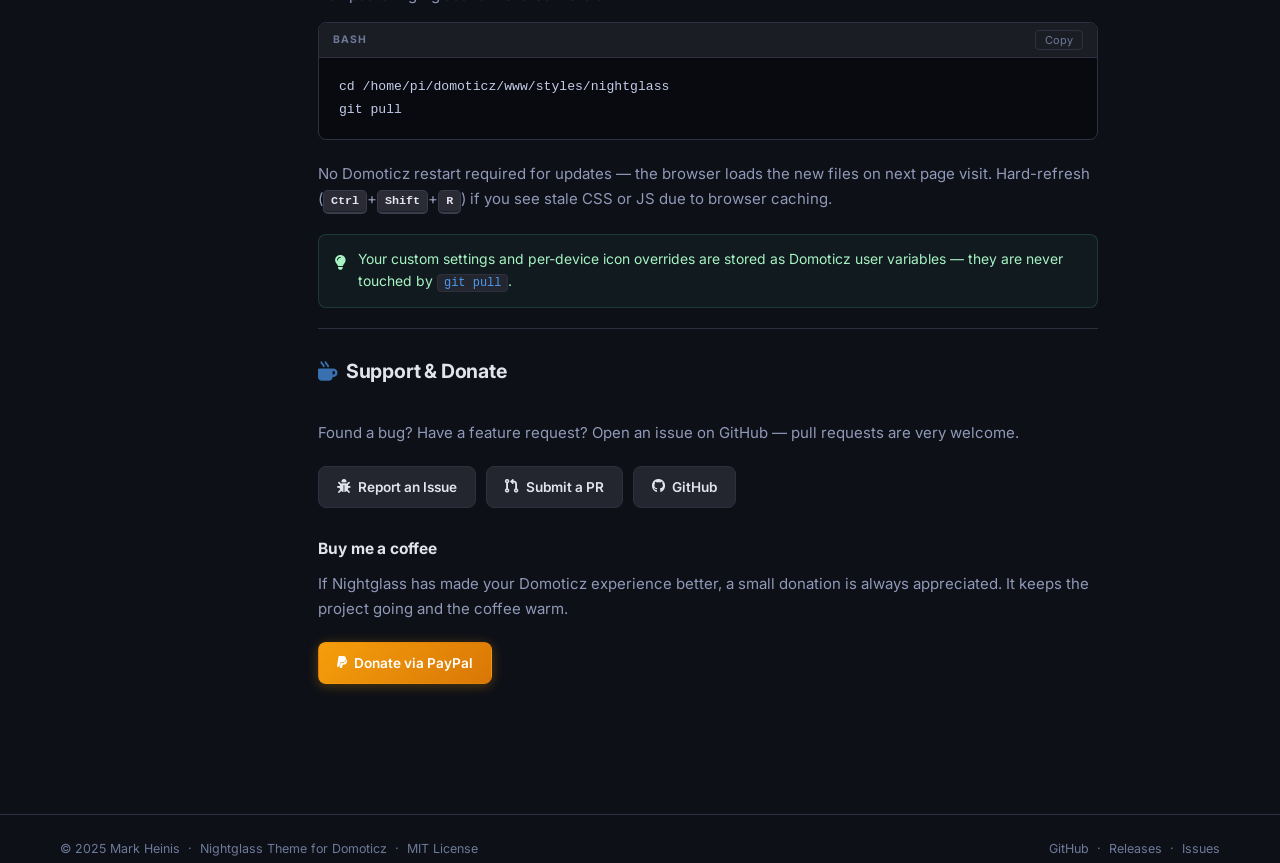
==== commit dcd6eecd: "Implement local icon library downloads Co-authored-by: galadril <14561640+galadril@users.noreply.git" ====
--- a/docs/index.html
+++ b/docs/index.html
@@ -1496,6 +1496,19 @@
     </ul>
 </section>
 
+<section id="icon-libraries">
+    <h2><i class="fa-solid fa-box-archive" style="color:var(--accent);margin-right:8px;opacity:.7;"></i>Extra Icon Libraries</h2>
+    <p class="section-intro">
+        Add extra icon fonts with a source URL and class prefix only — Nightglass downloads and caches
+        the stylesheet and font files locally in your browser automatically.
+    </p>
+    <ul>
+        <li>No manual local hosting path required for the user</li>
+        <li>Downloaded libraries are reused from the local cache on later visits</li>
+        <li>Each configured library has a refresh/redownload action in the Icon Studio manager</li>
+    </ul>
+</section>
+
 <!-- ── Sync & Export ─────────────────────────────────────────── -->
 <section id="sync">
     <h2><i class="fa-solid fa-cloud-arrow-up" style="color:var(--accent);margin-right:8px;opacity:.7;"></i>Sync &amp; Export</h2>
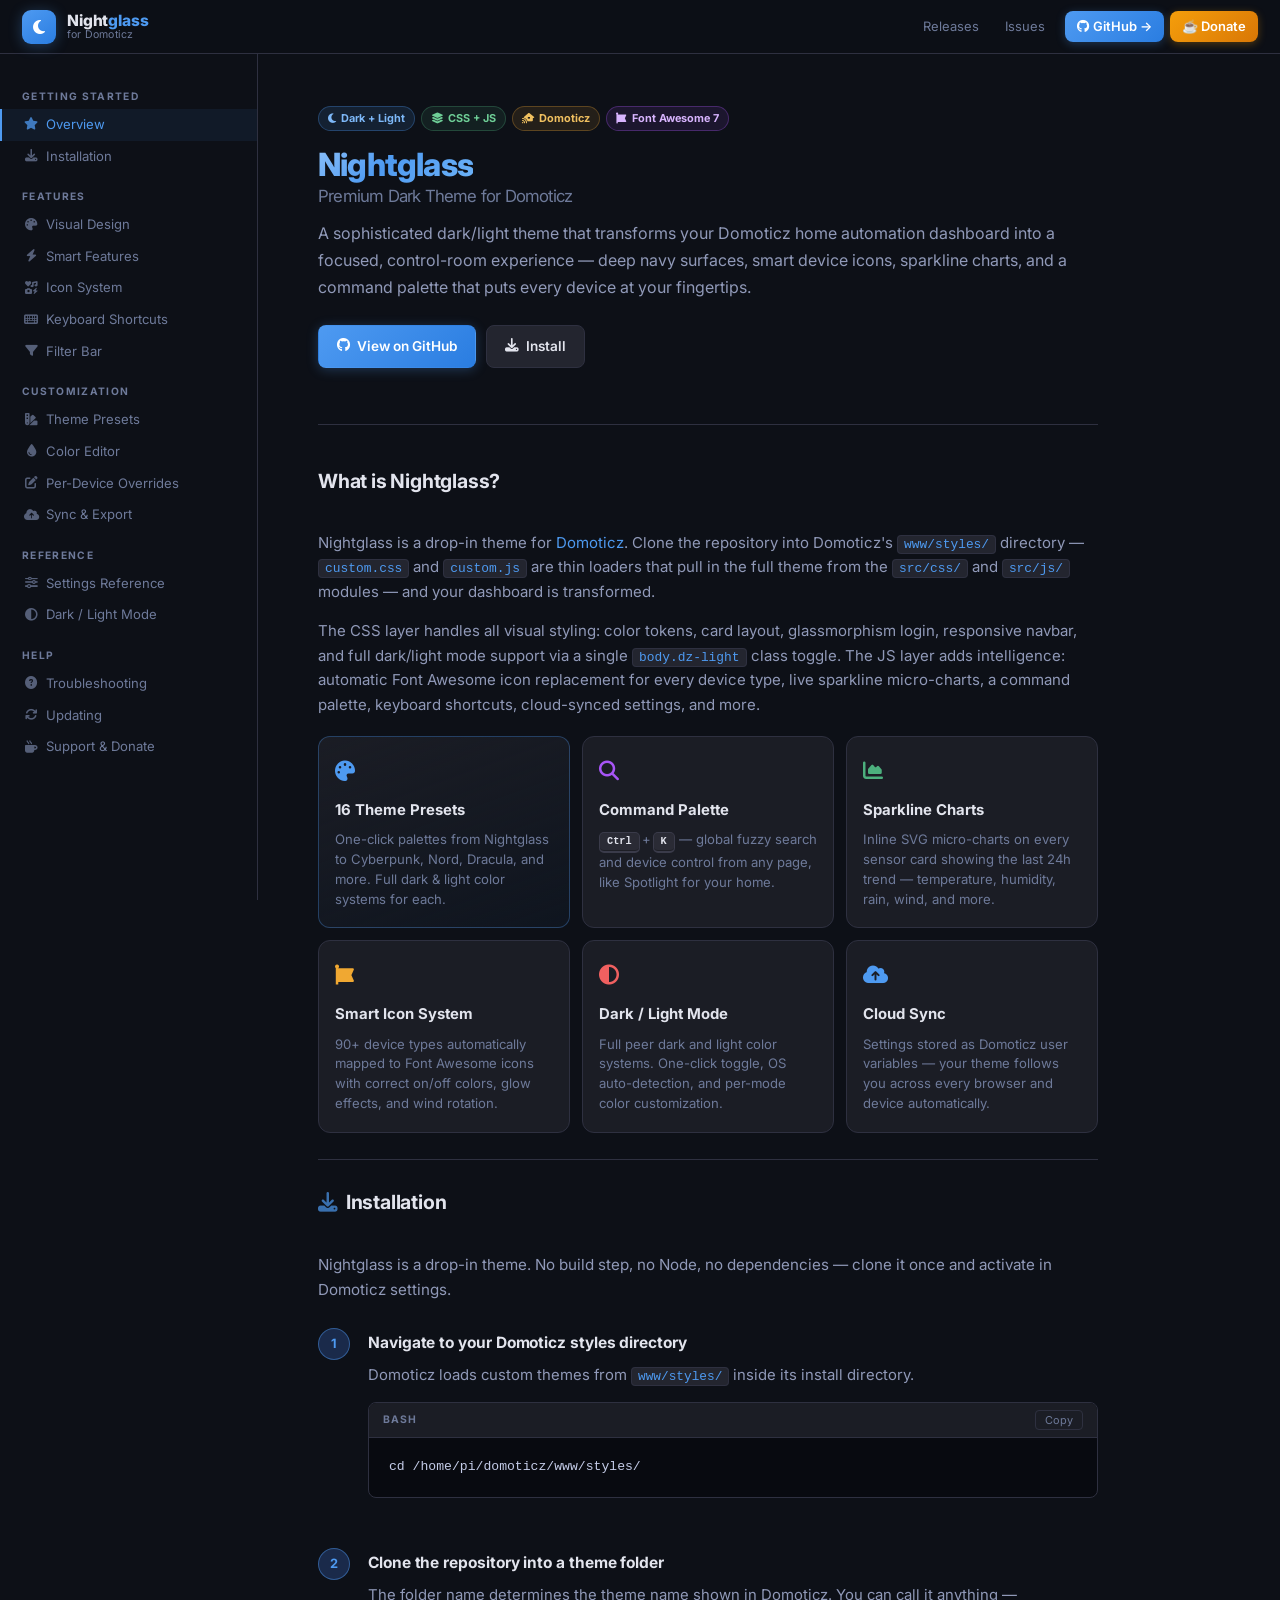
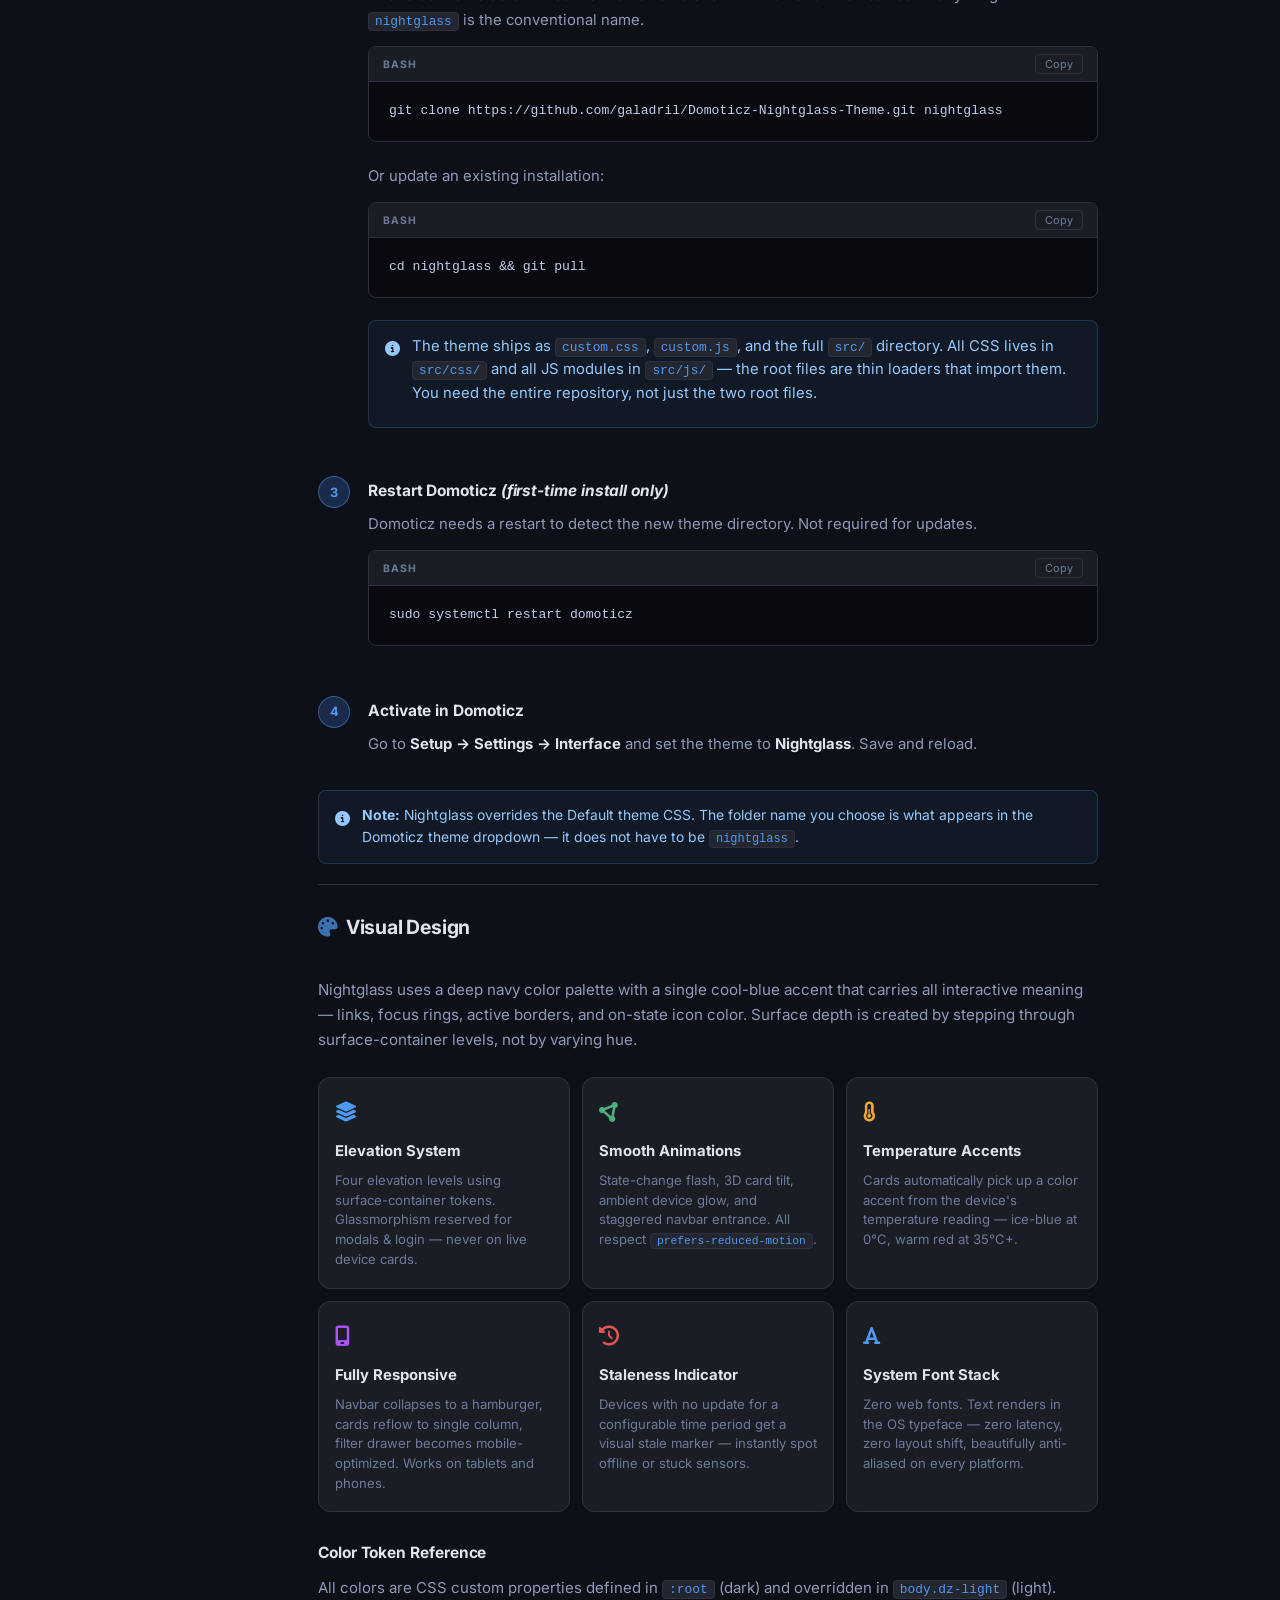
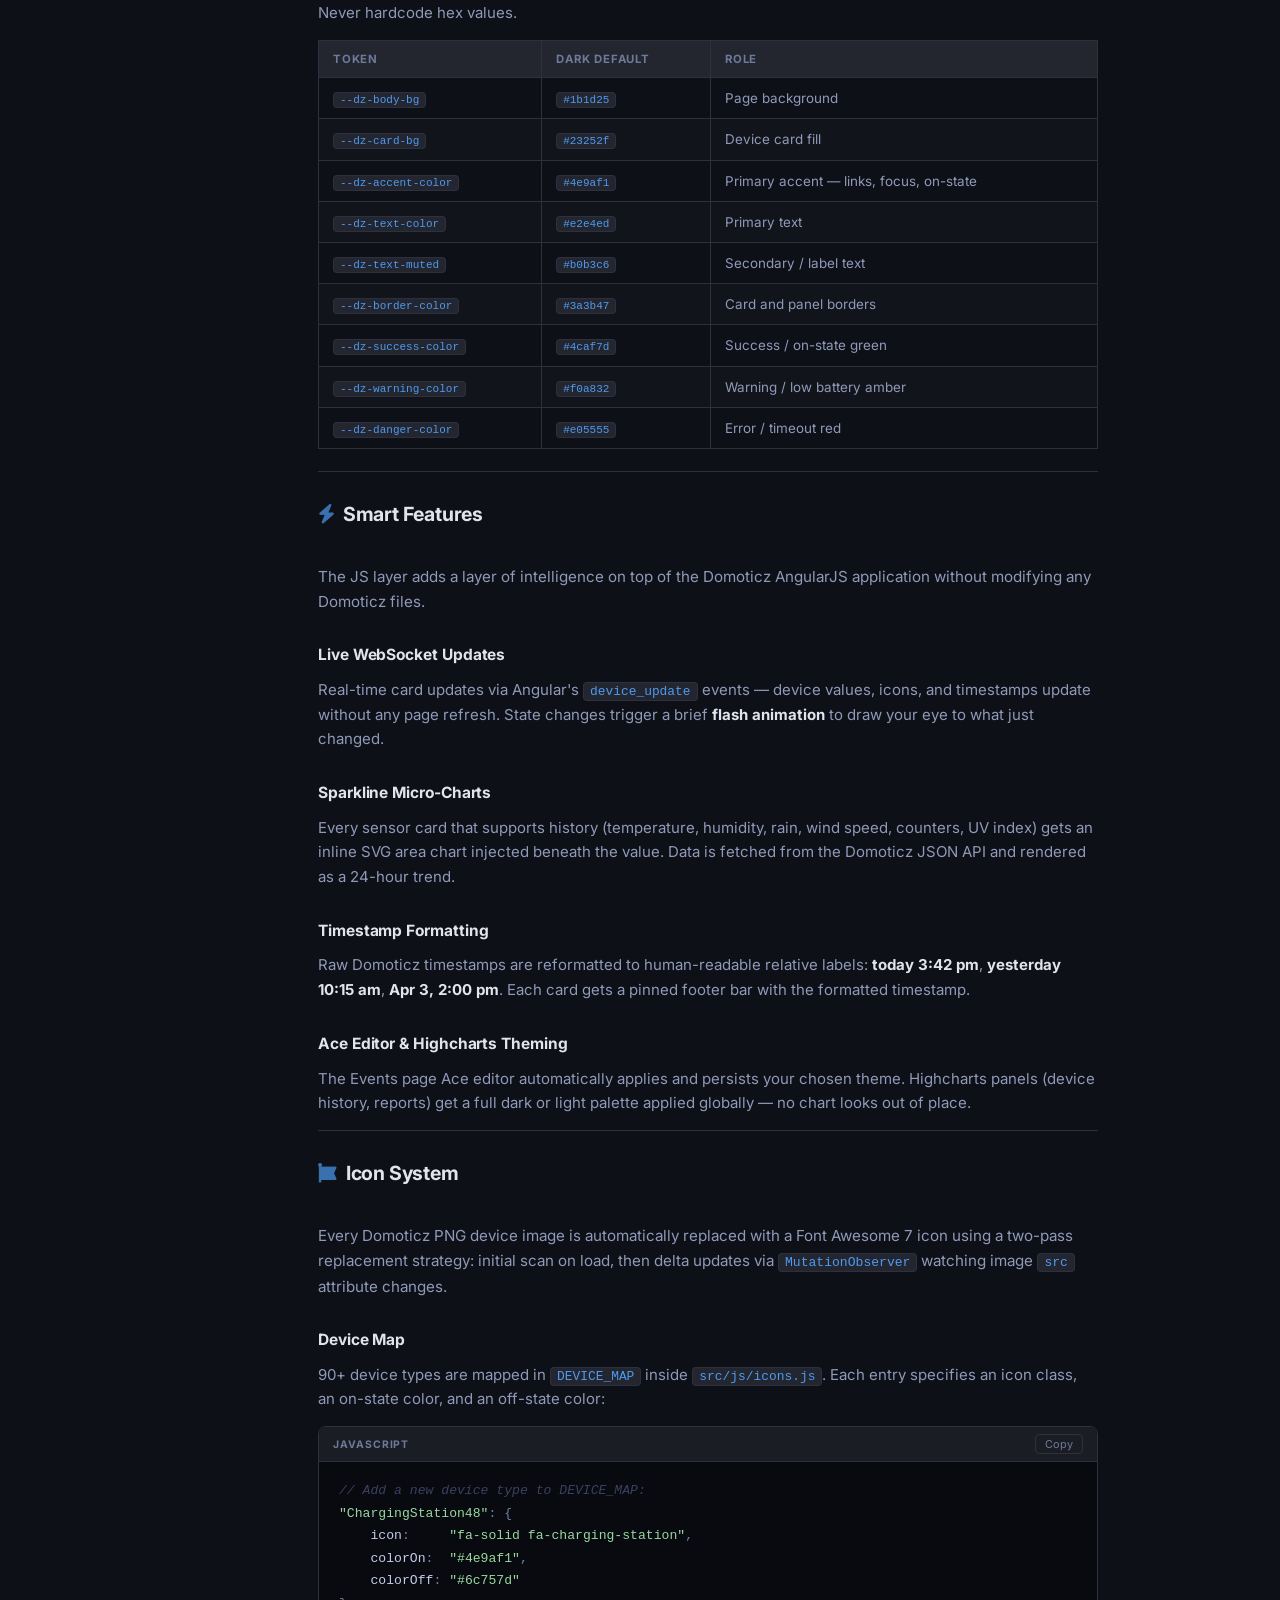
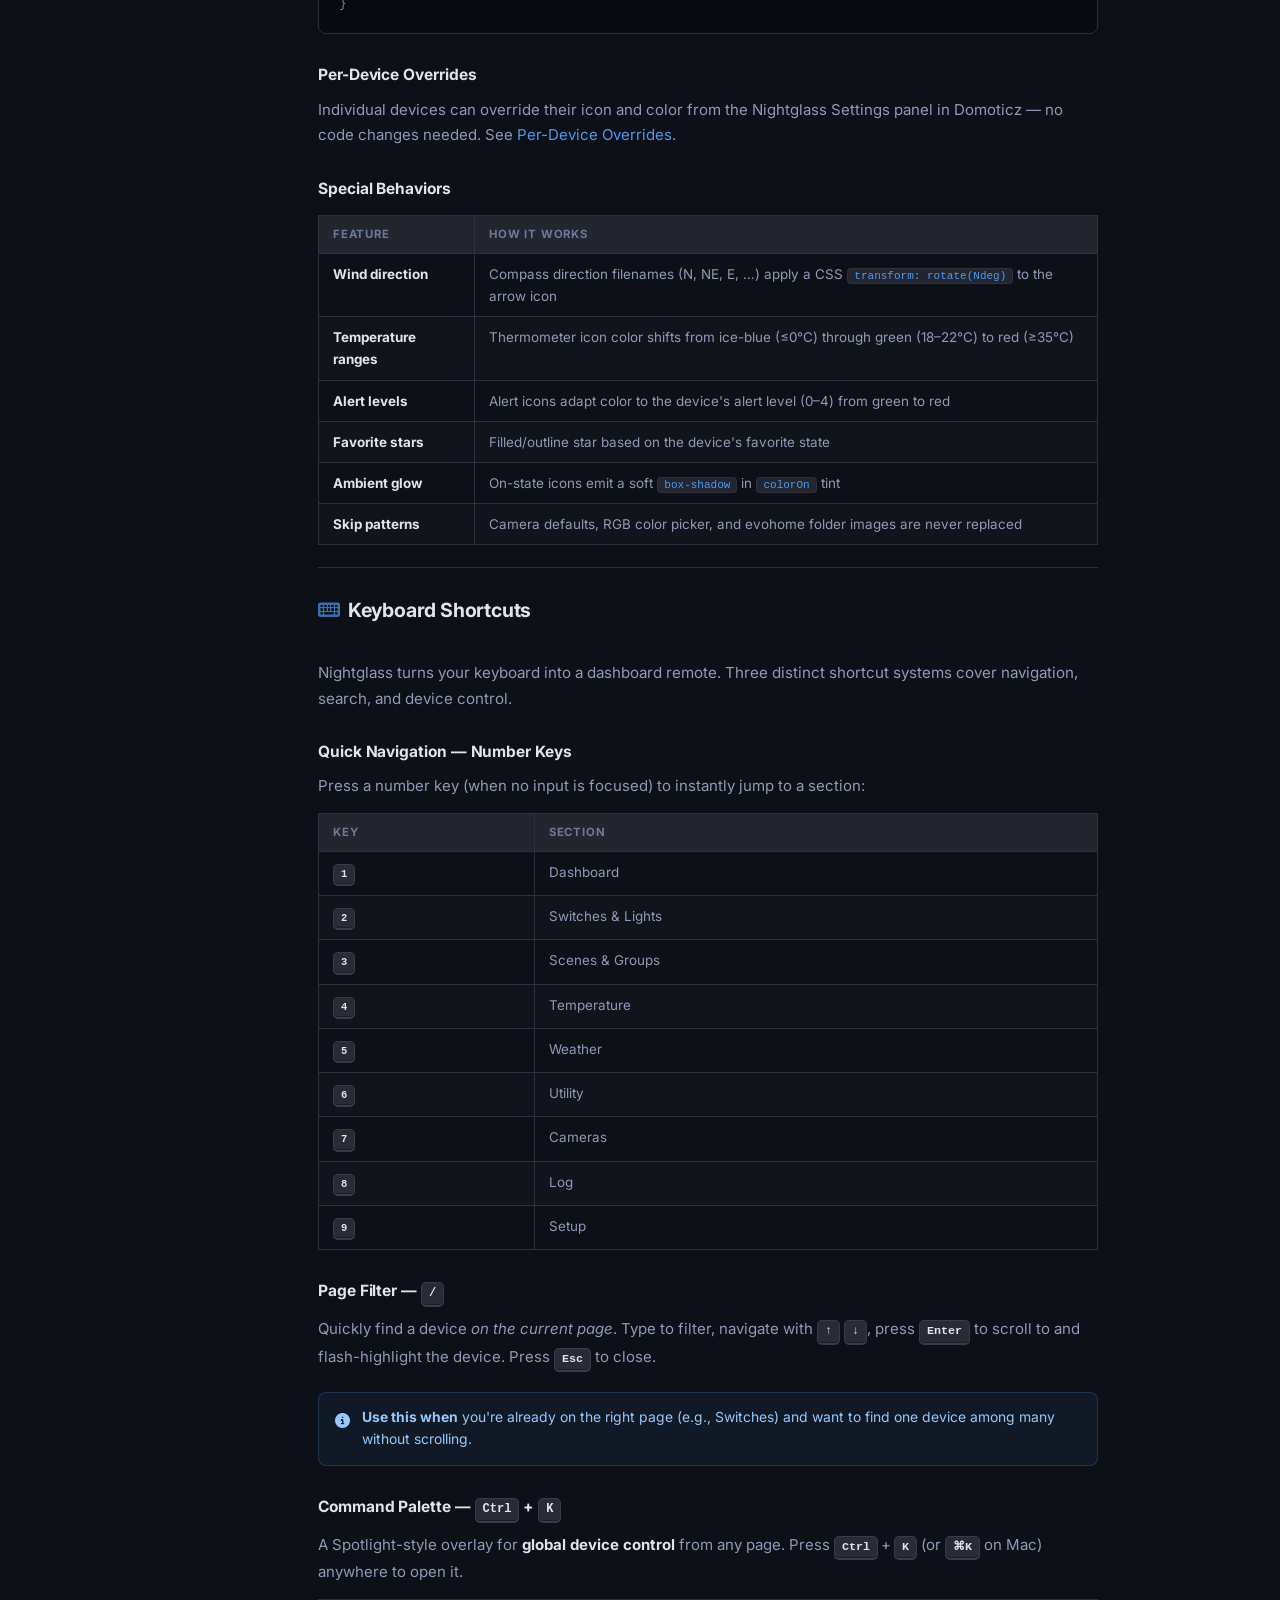
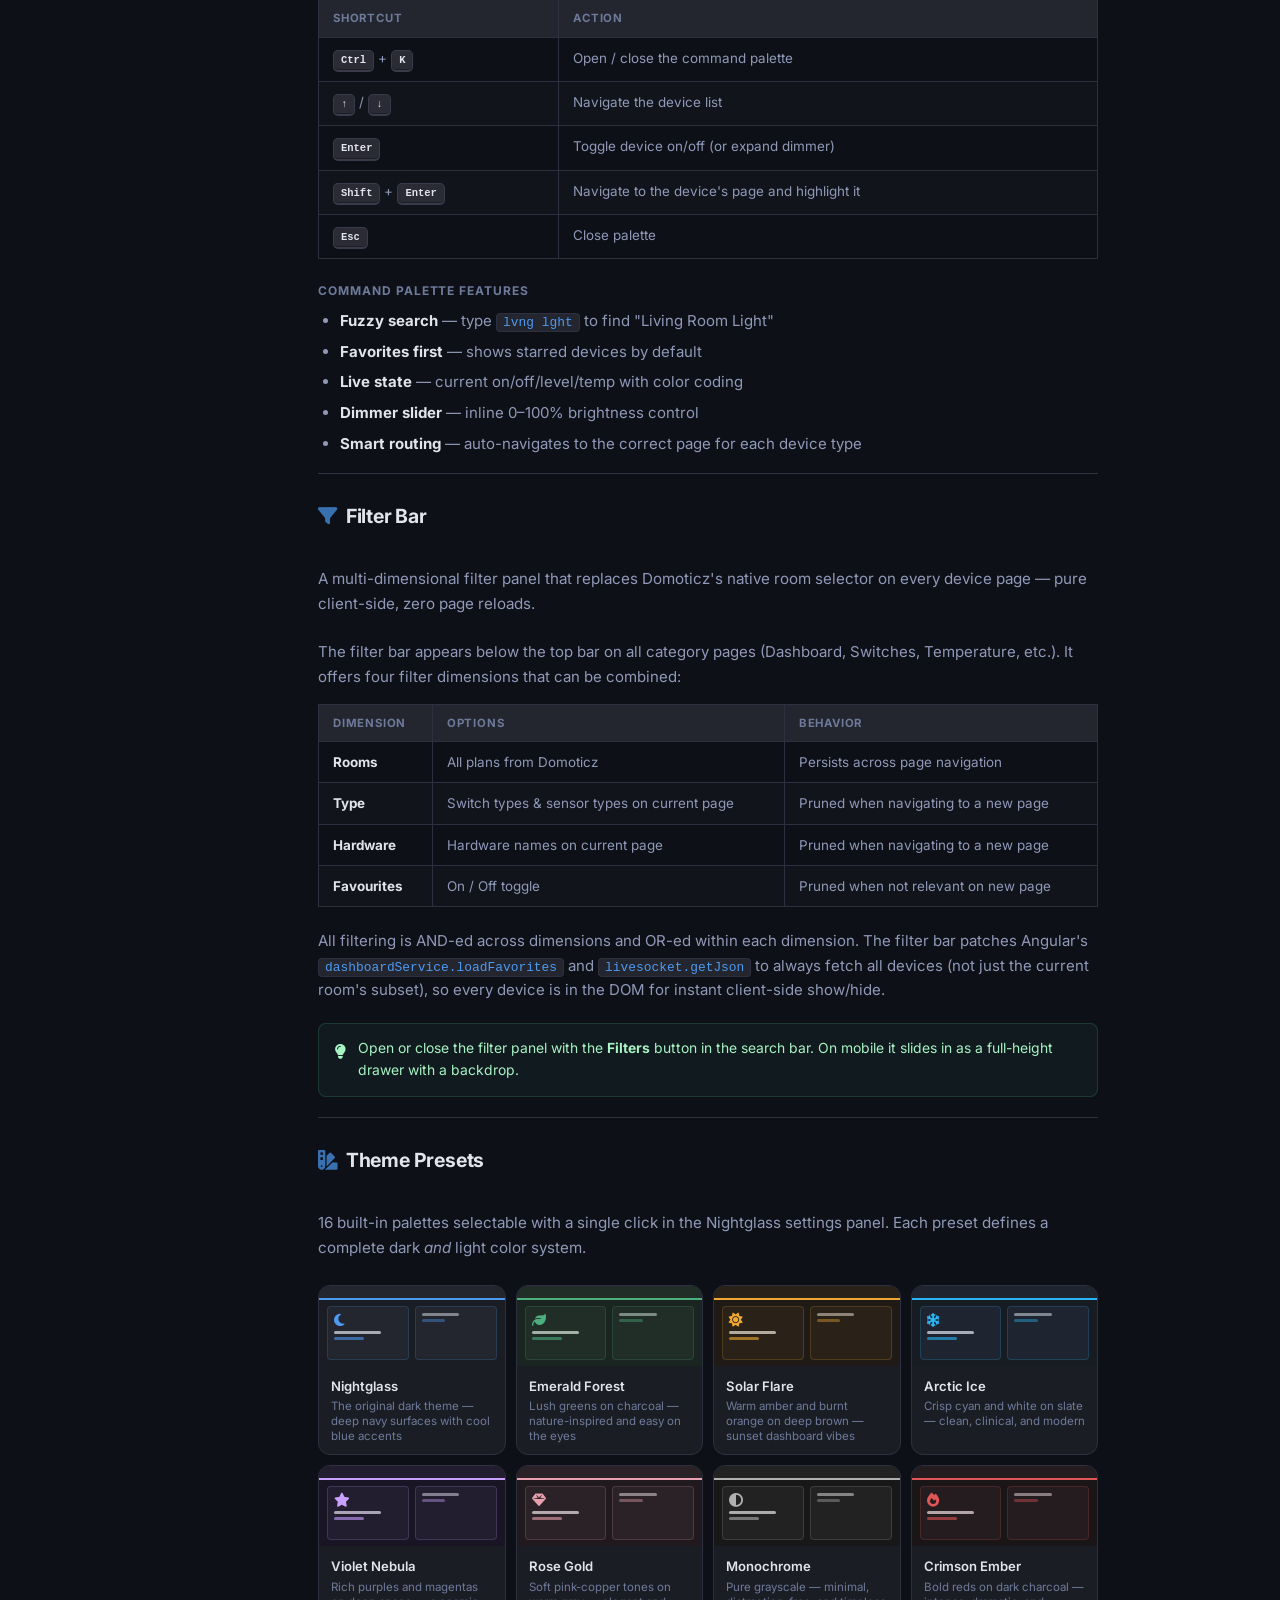
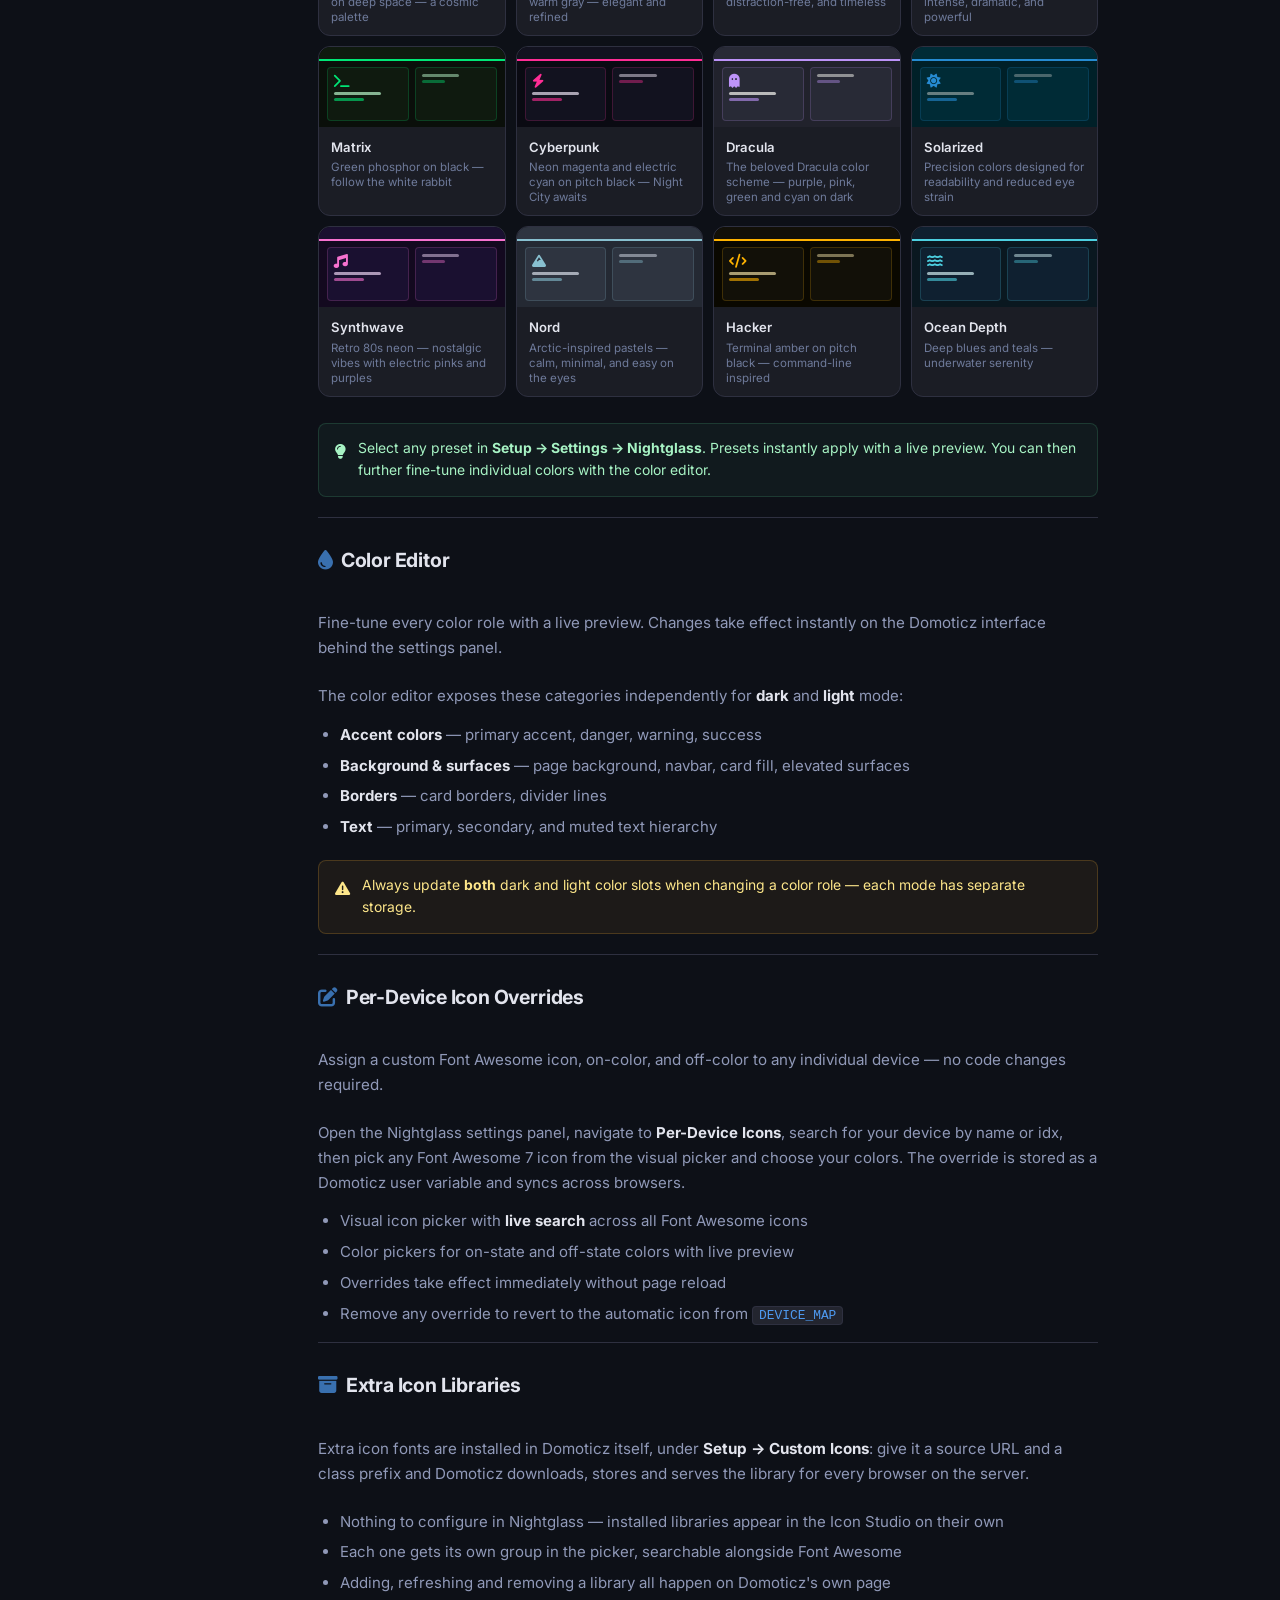
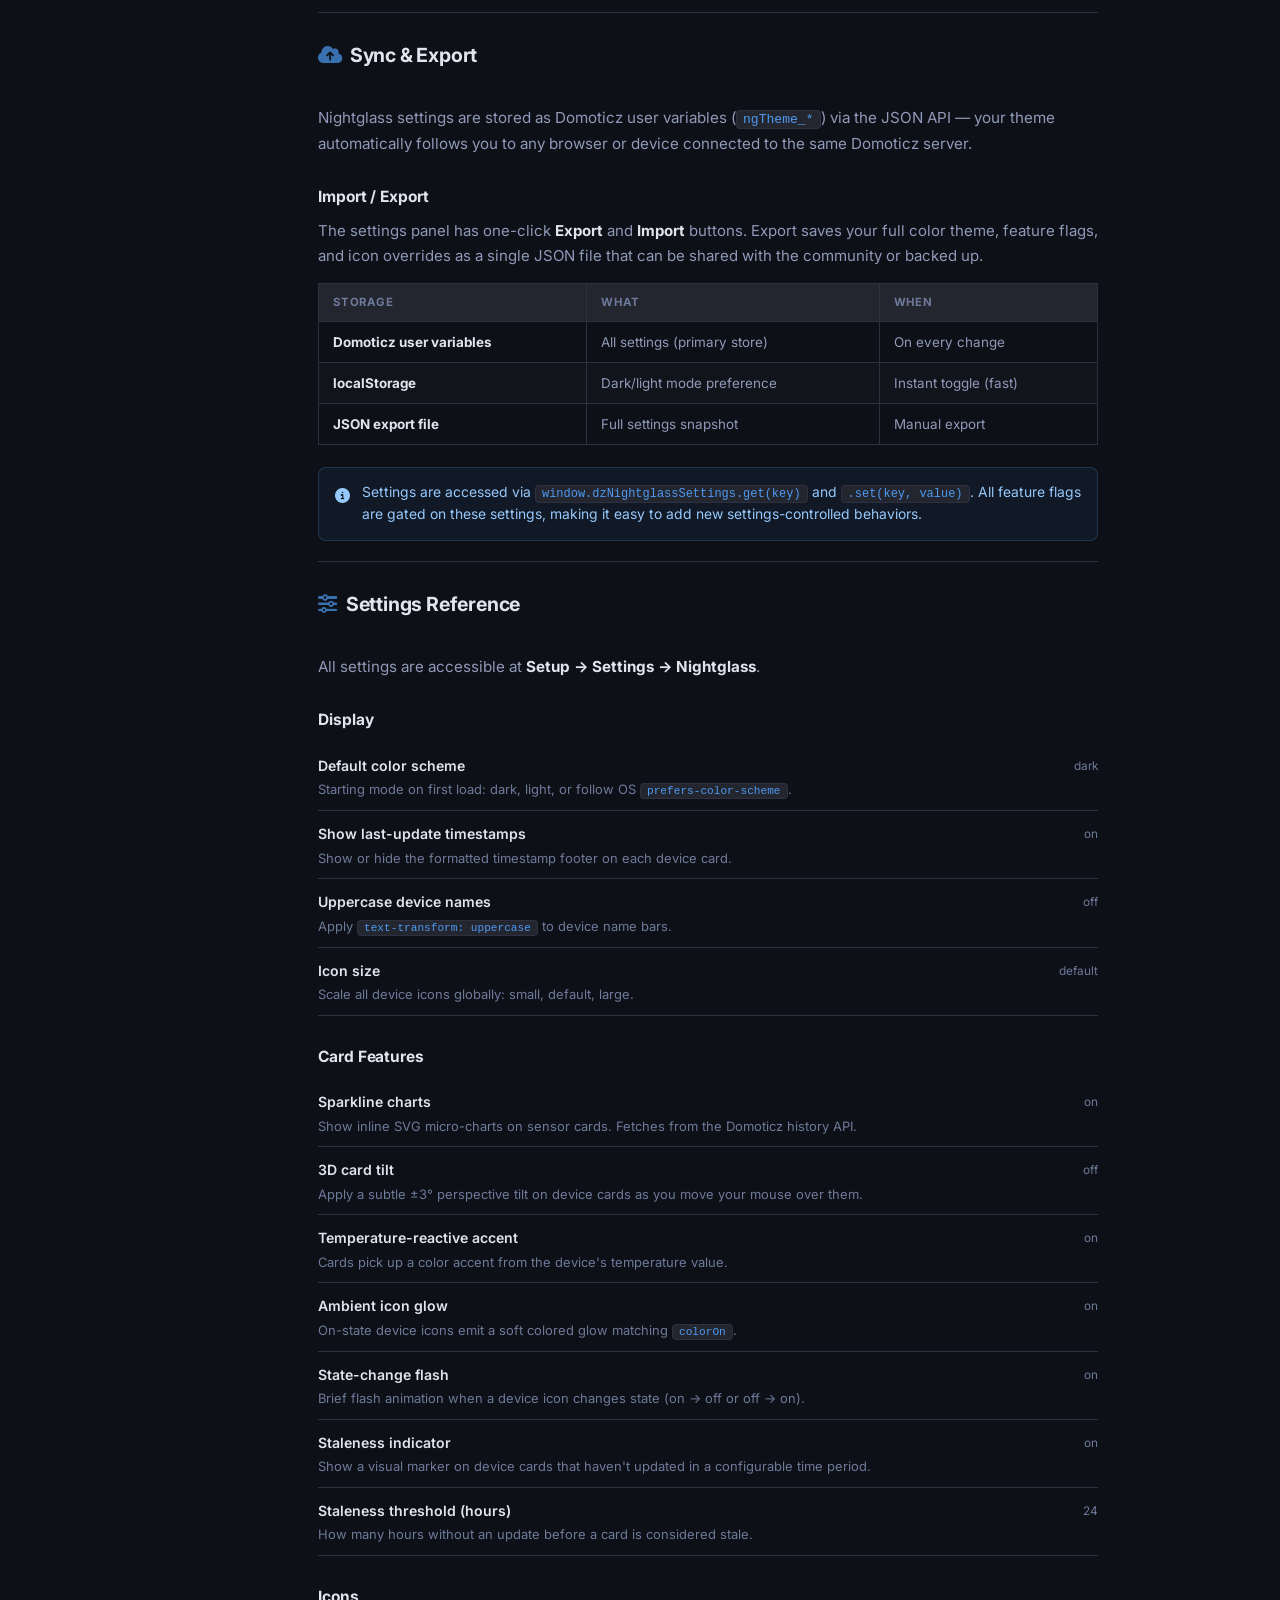
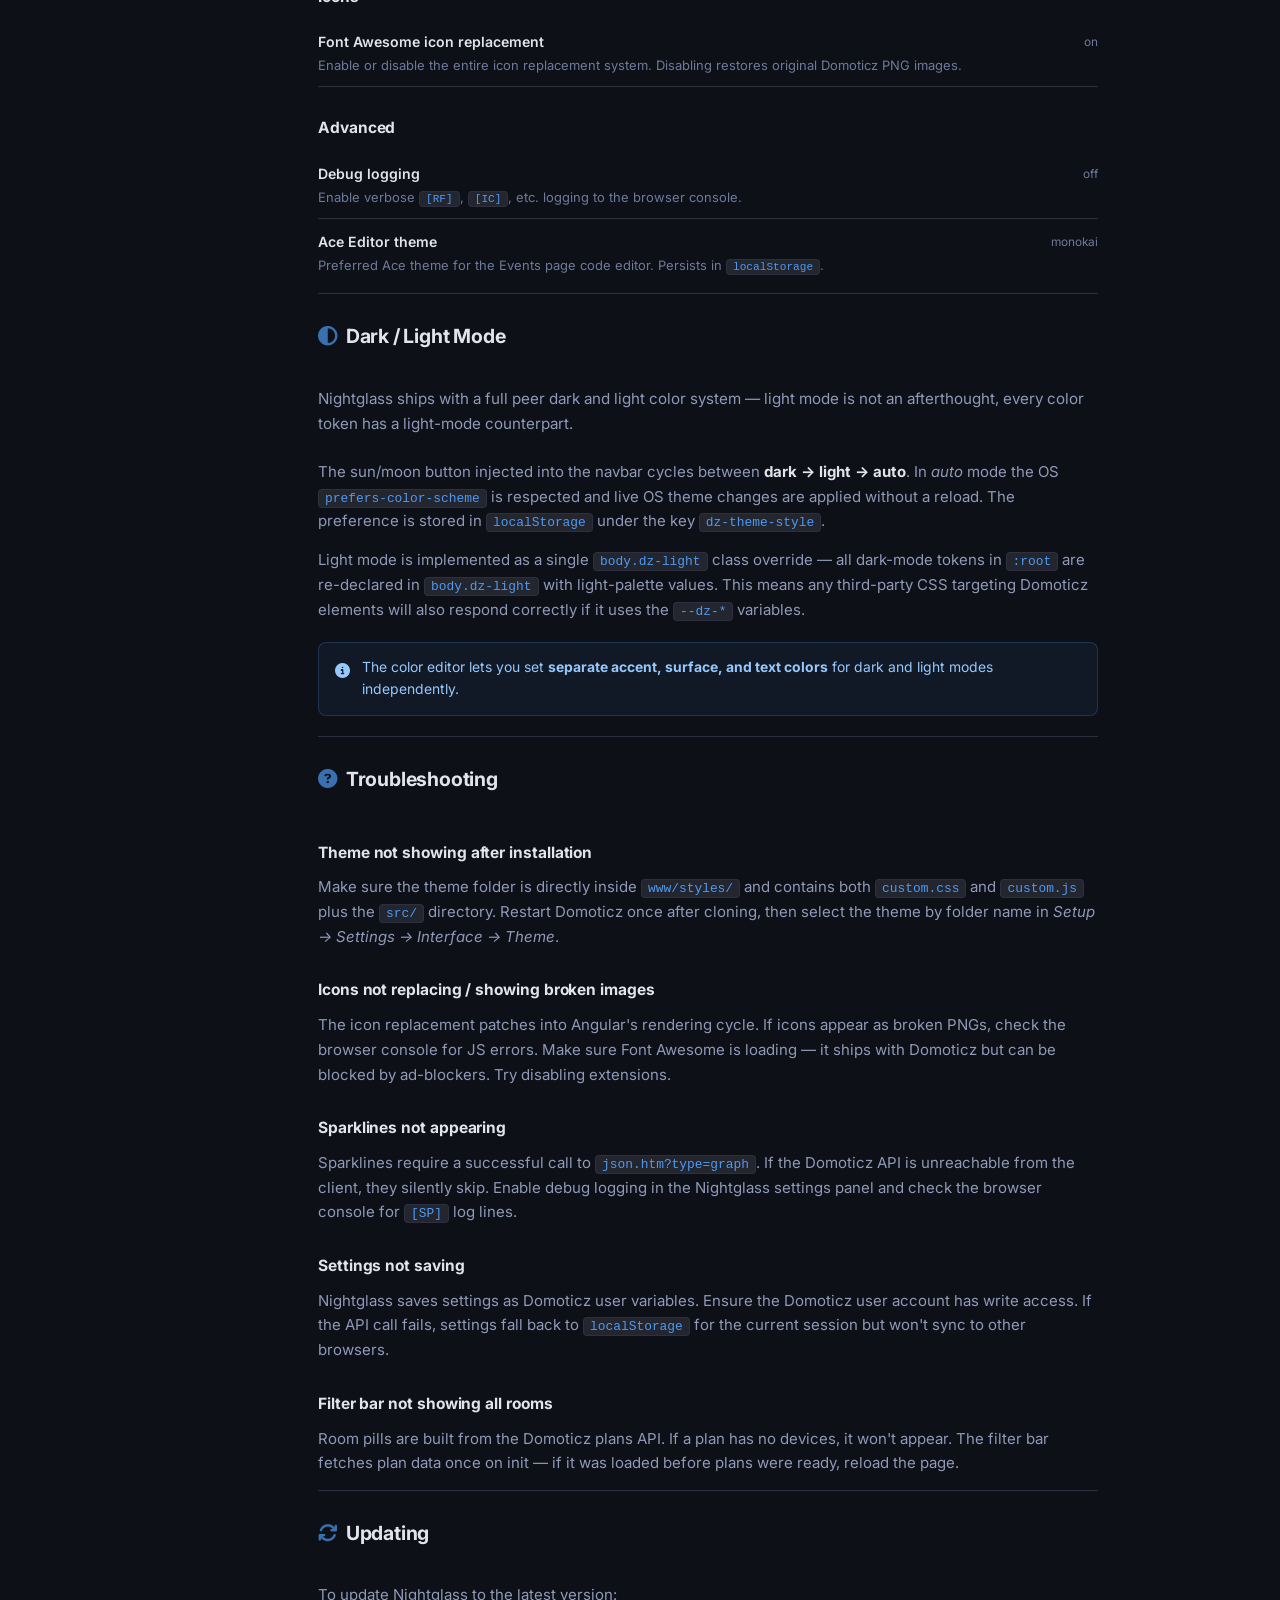
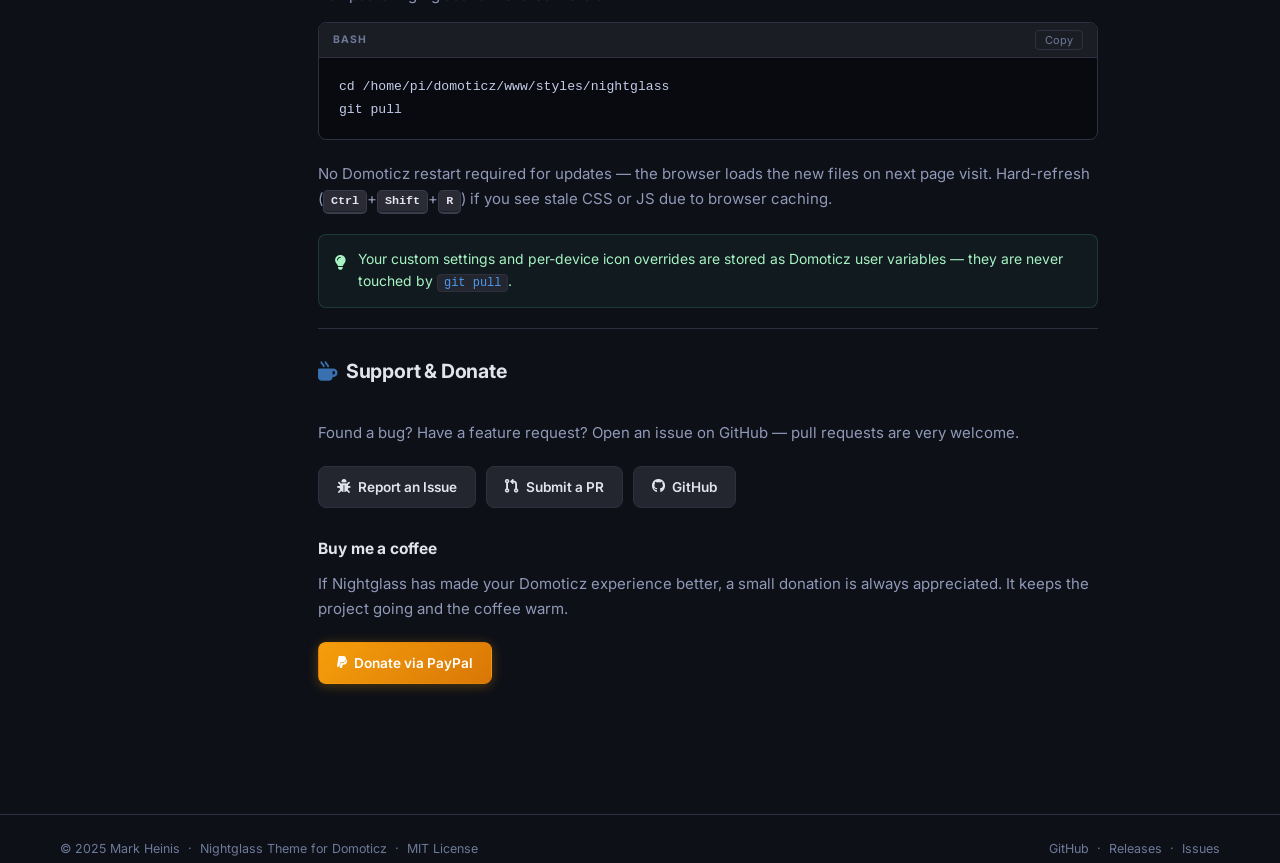
==== commit d298e131: "Drop the theme's own icon-library management Domoticz manages icon libraries itself, so there is no " ====
--- a/docs/index.html
+++ b/docs/index.html
@@ -1499,13 +1499,14 @@
 <section id="icon-libraries">
     <h2><i class="fa-solid fa-box-archive" style="color:var(--accent);margin-right:8px;opacity:.7;"></i>Extra Icon Libraries</h2>
     <p class="section-intro">
-        Add extra icon fonts with a source URL and class prefix only — Nightglass downloads and caches
-        the stylesheet and font files locally in your browser automatically.
+        Extra icon fonts are installed in Domoticz itself, under <strong>Setup → Custom Icons</strong>:
+        give it a source URL and a class prefix and Domoticz downloads, stores and serves the library
+        for every browser on the server.
     </p>
     <ul>
-        <li>No manual local hosting path required for the user</li>
-        <li>Downloaded libraries are reused from the local cache on later visits</li>
-        <li>Each configured library has a refresh/redownload action in the Icon Studio manager</li>
+        <li>Nothing to configure in Nightglass — installed libraries appear in the Icon Studio on their own</li>
+        <li>Each one gets its own group in the picker, searchable alongside Font Awesome</li>
+        <li>Adding, refreshing and removing a library all happen on Domoticz's own page</li>
     </ul>
 </section>
 
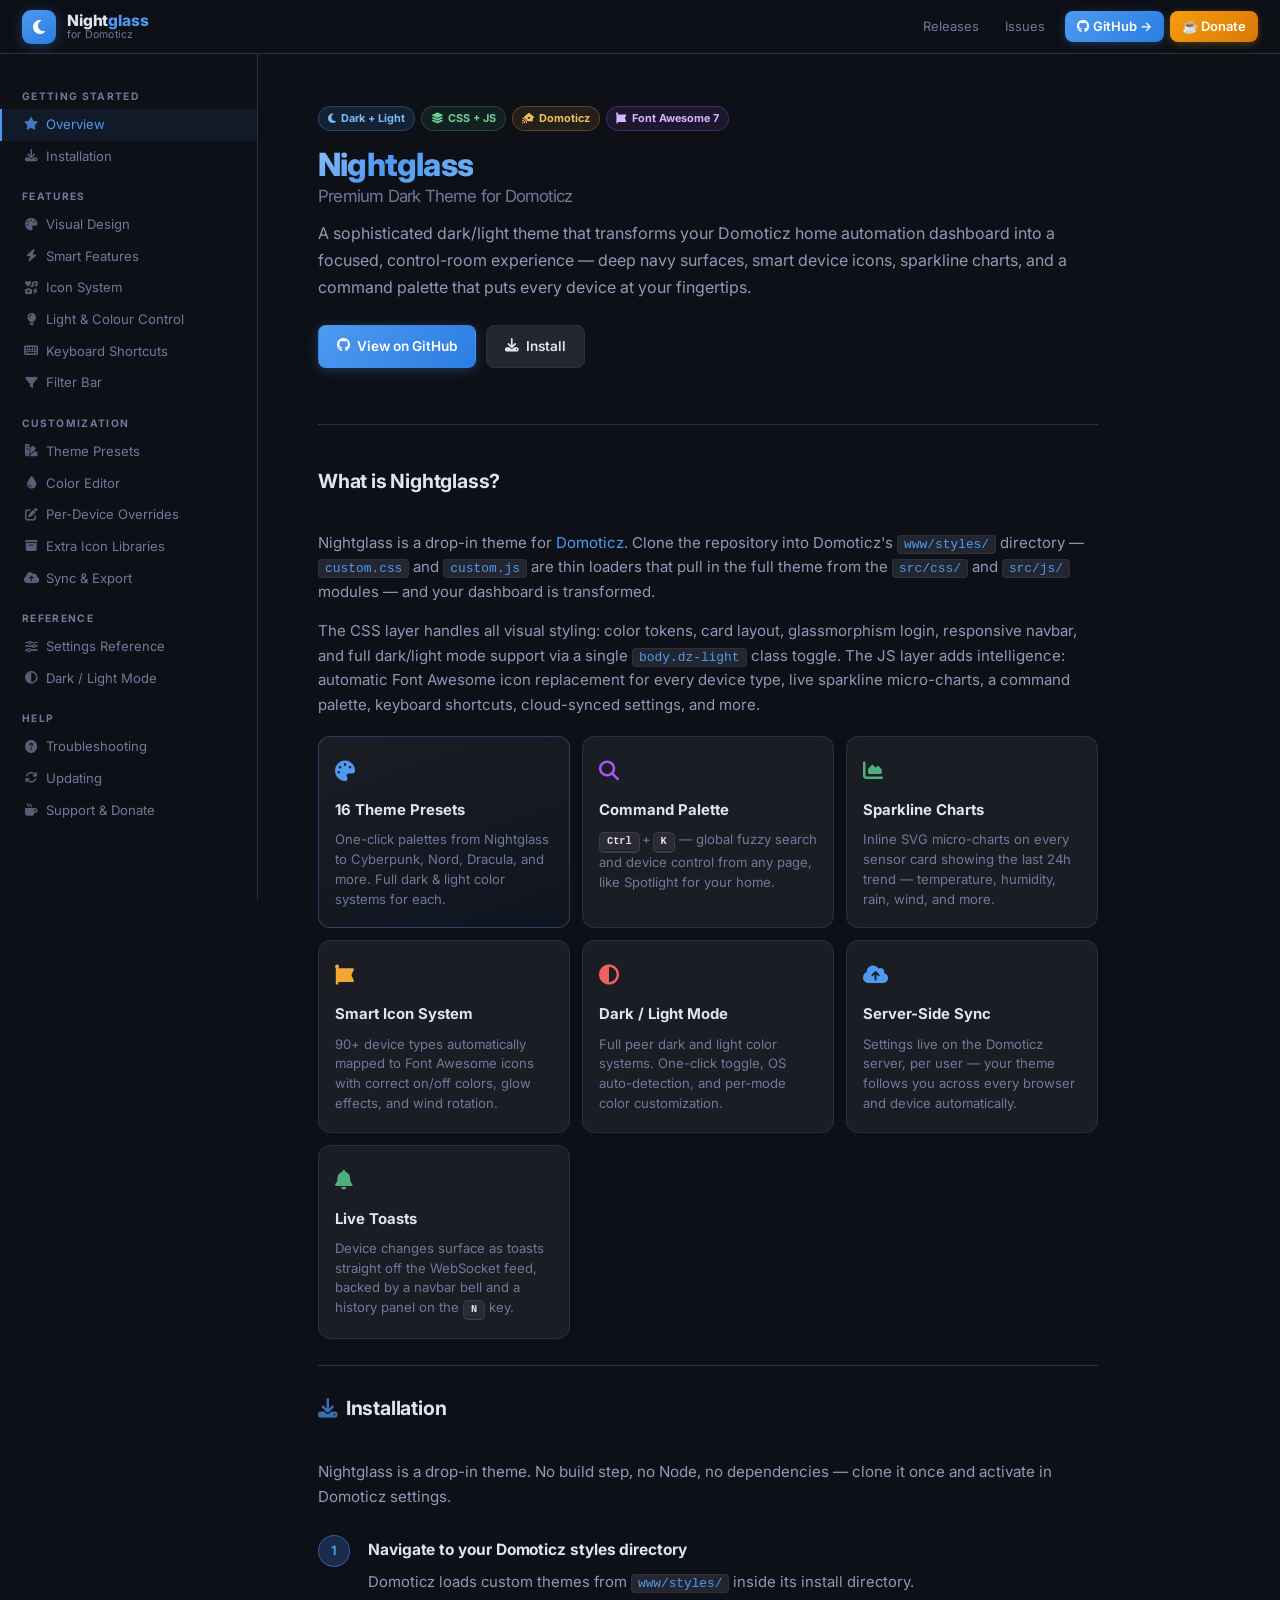
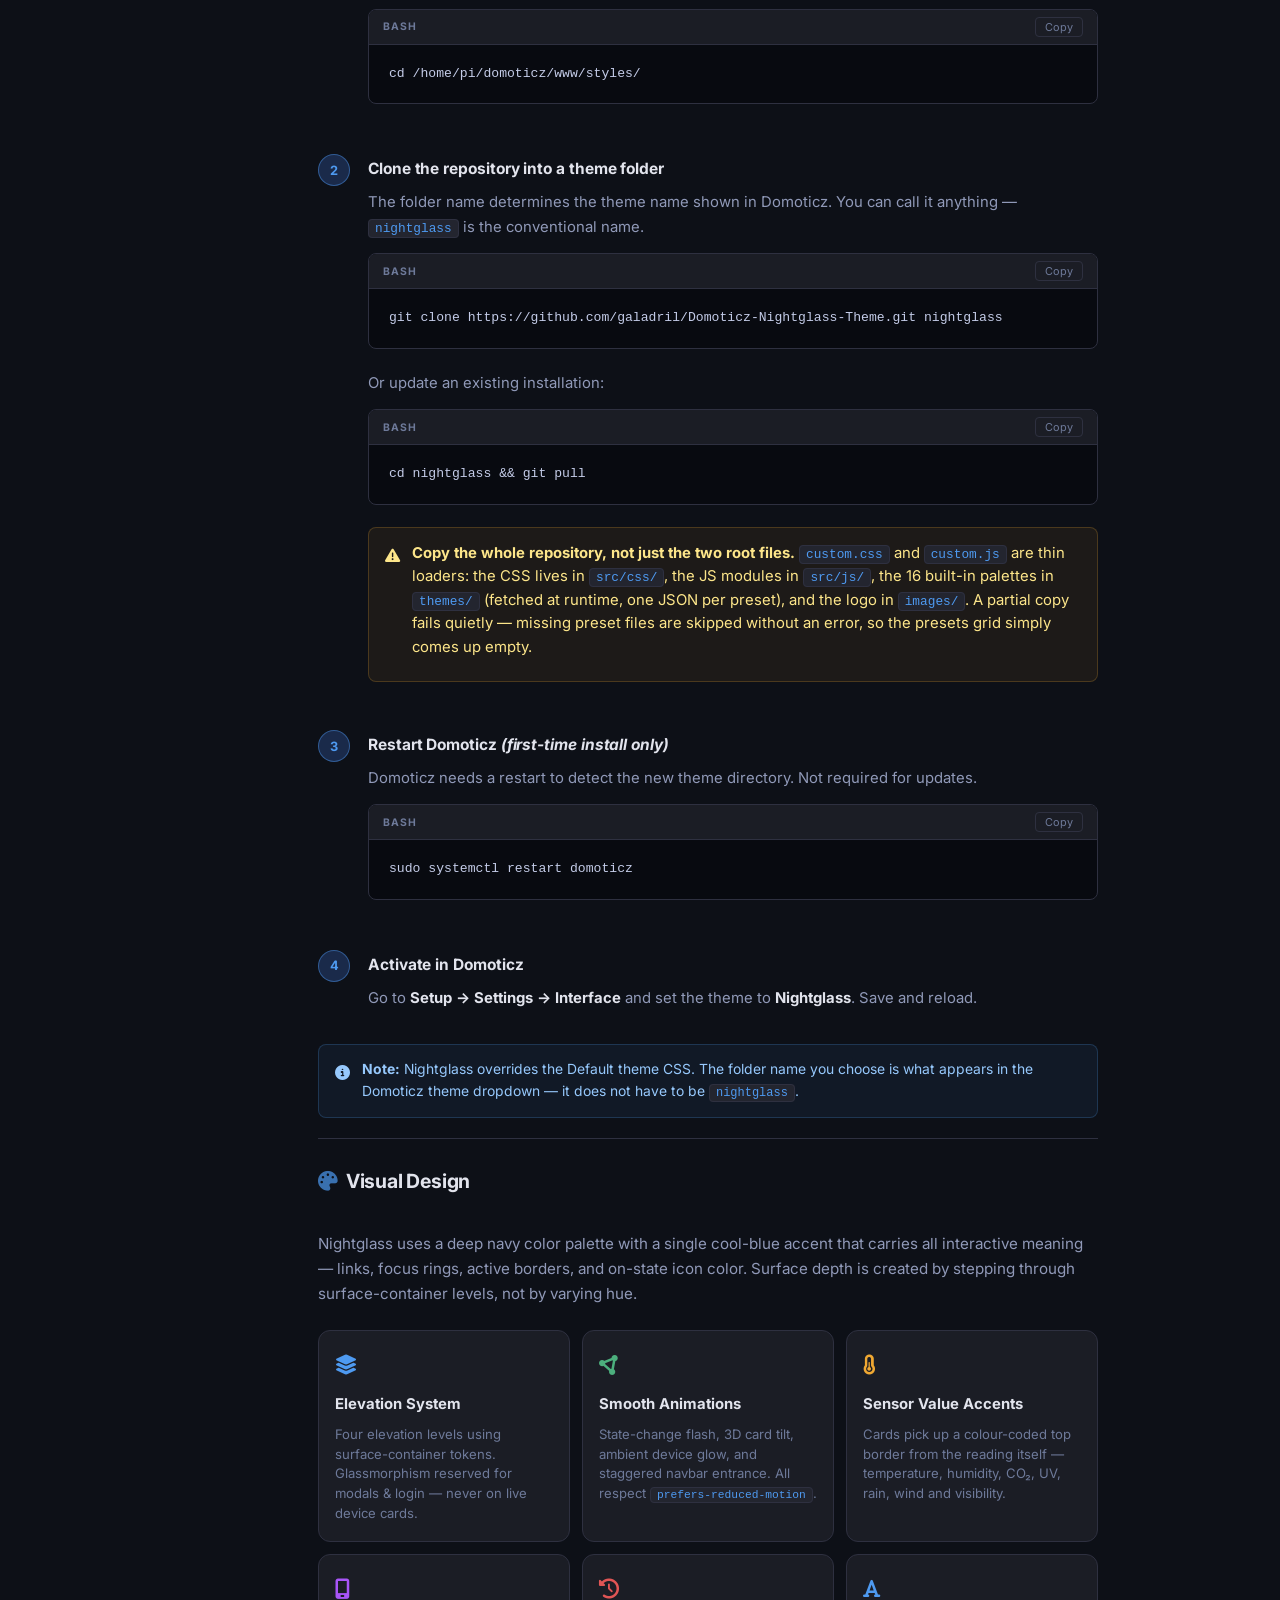
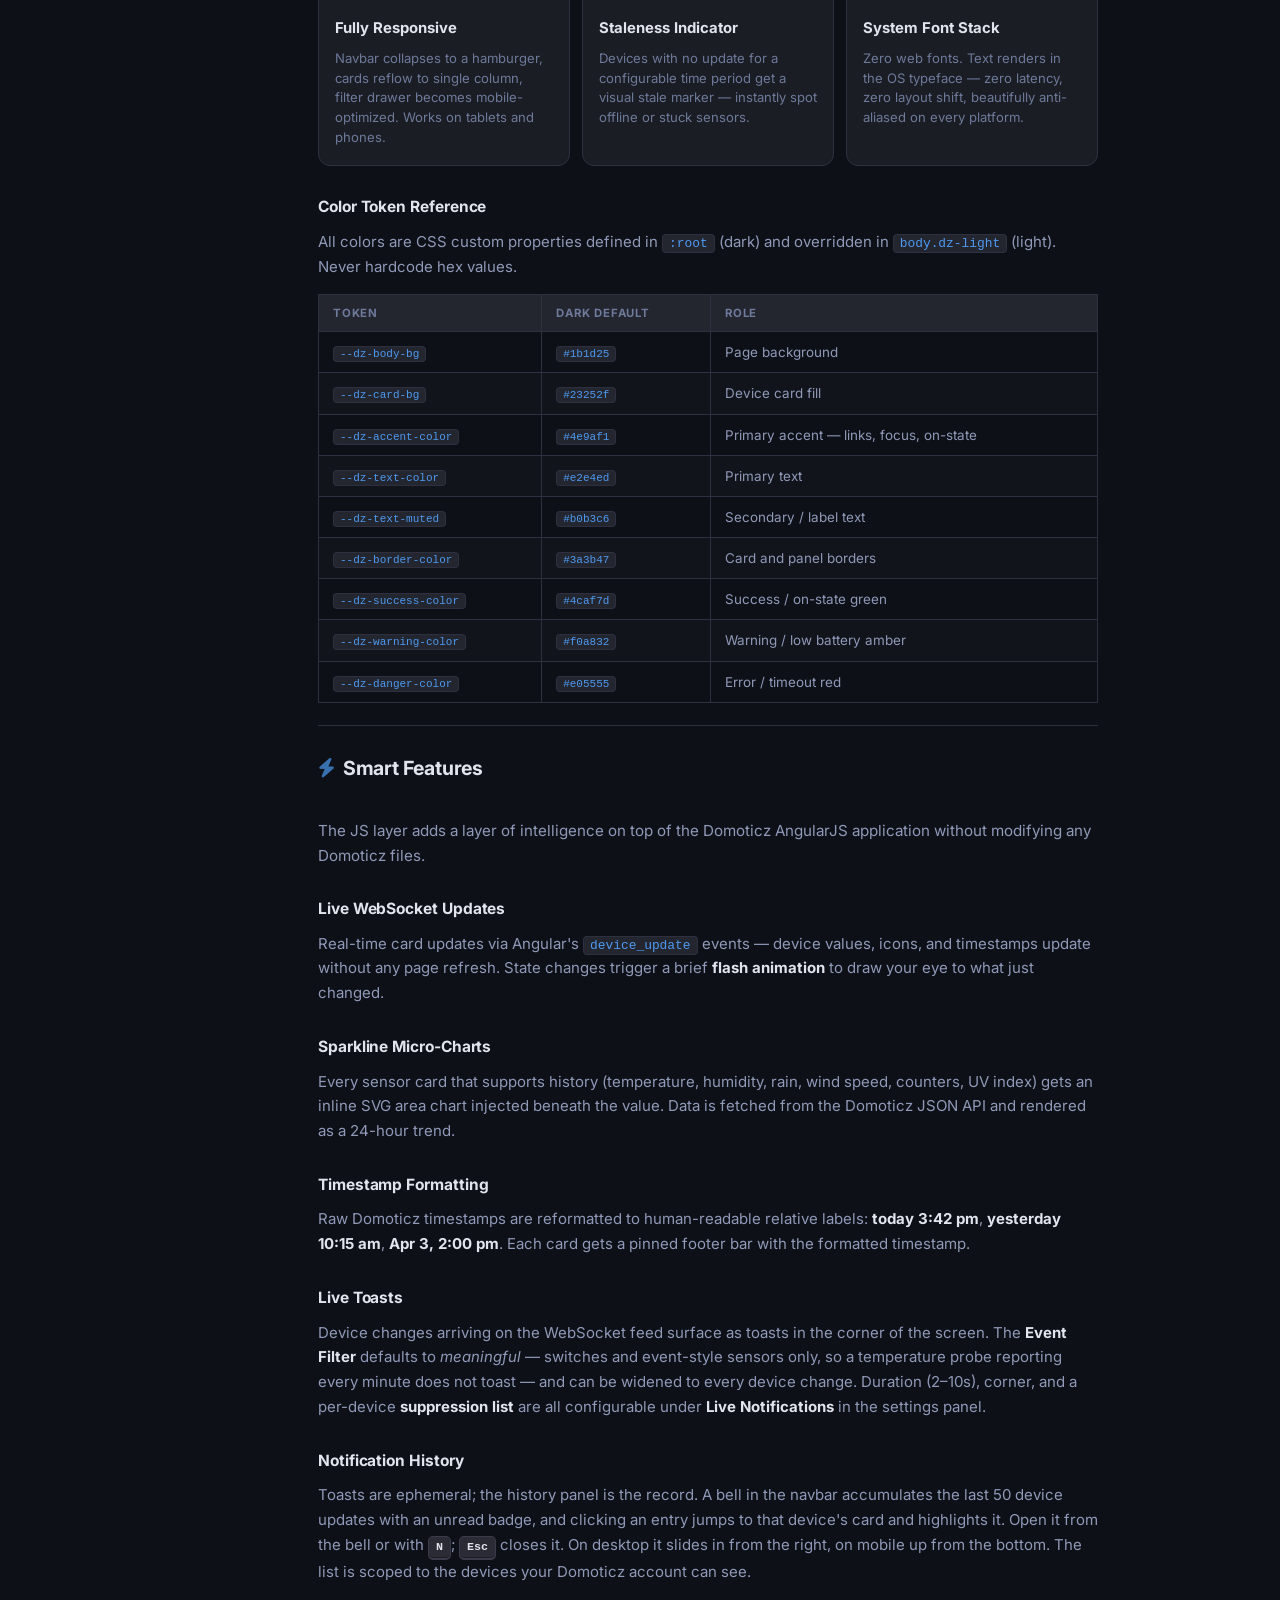
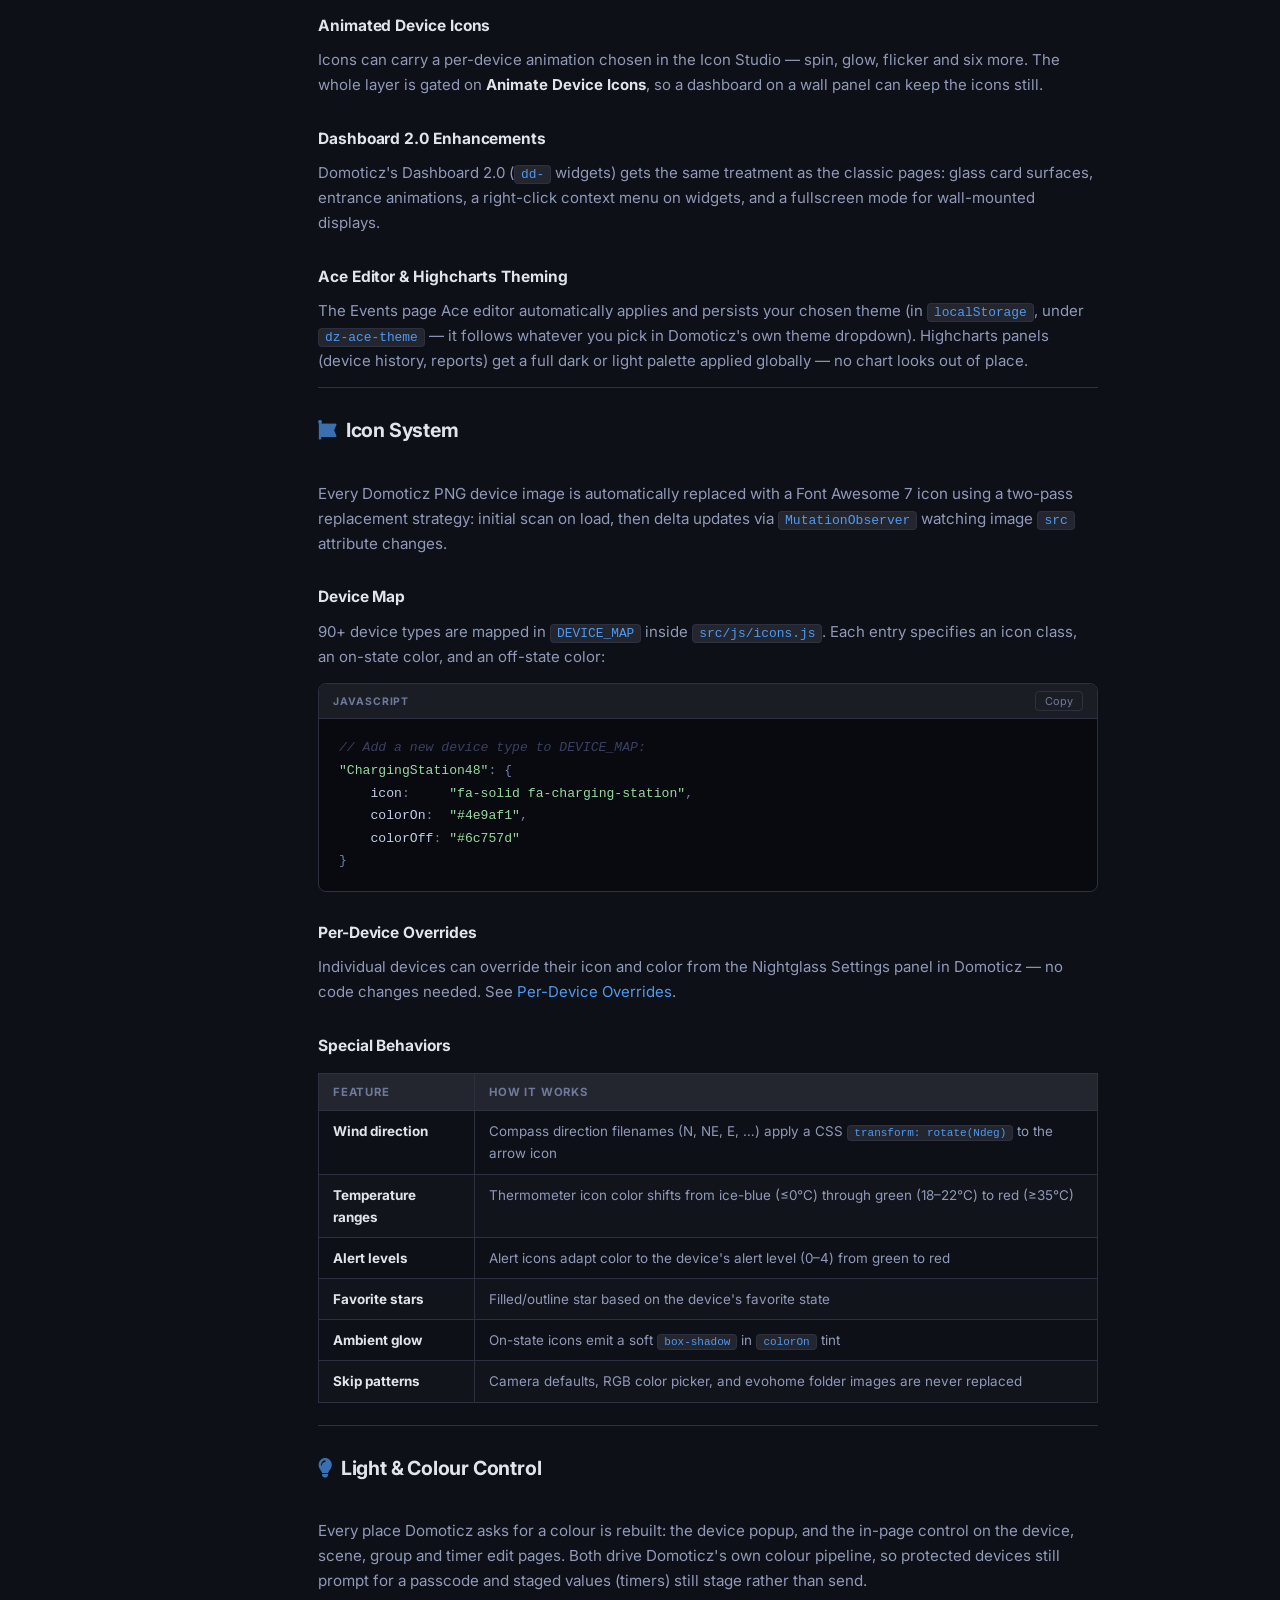
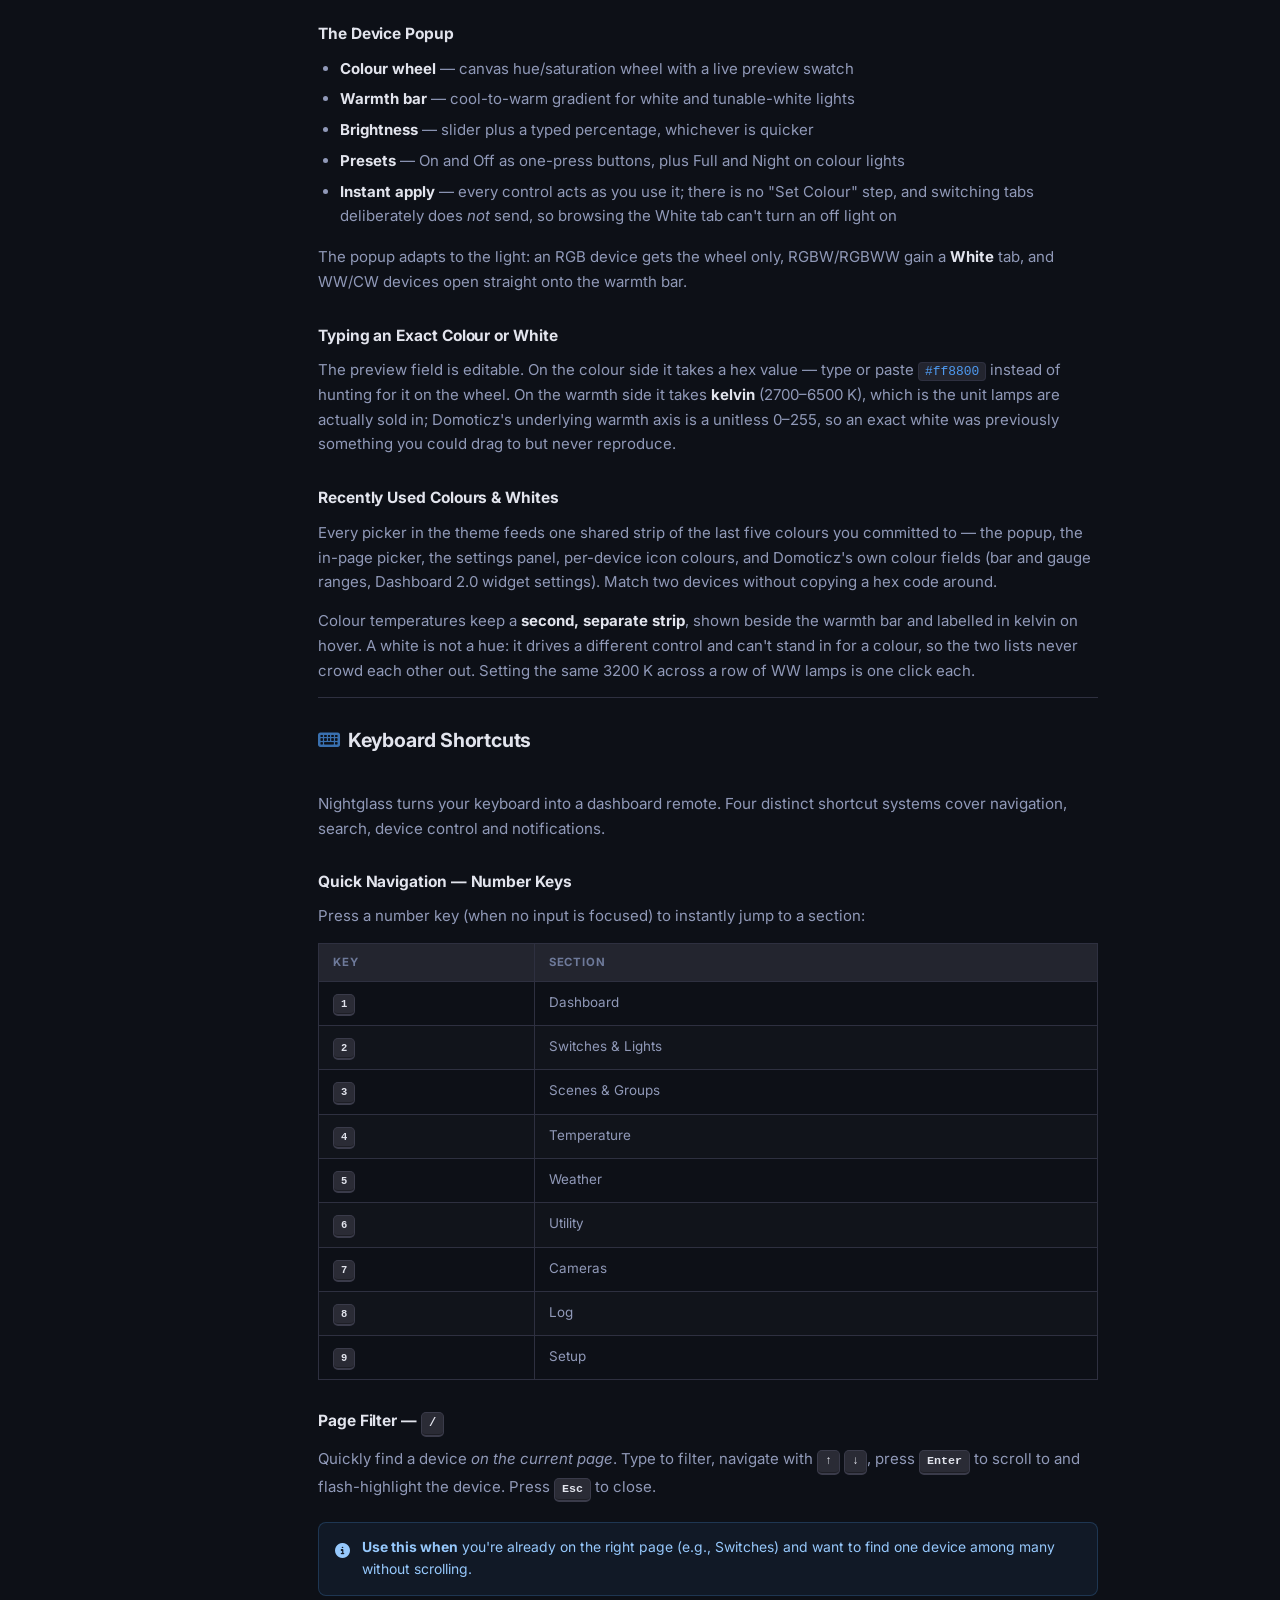
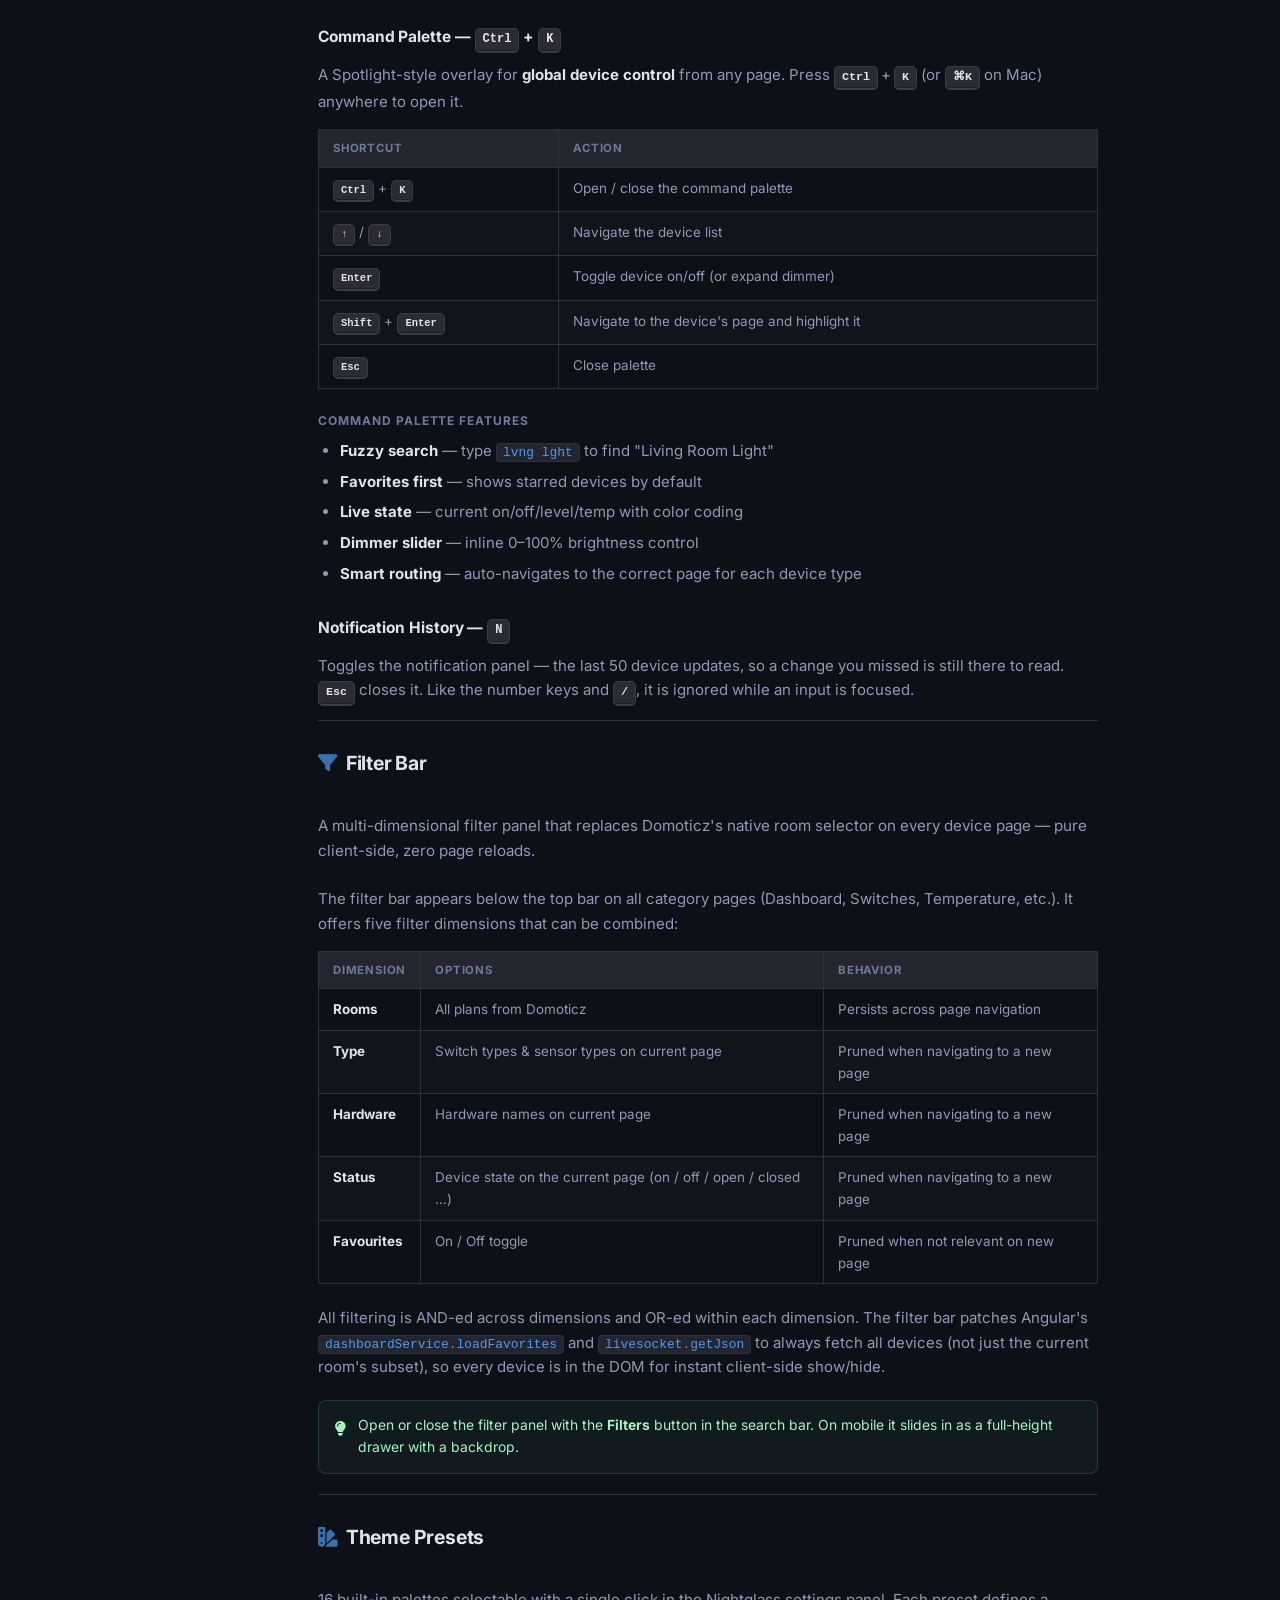
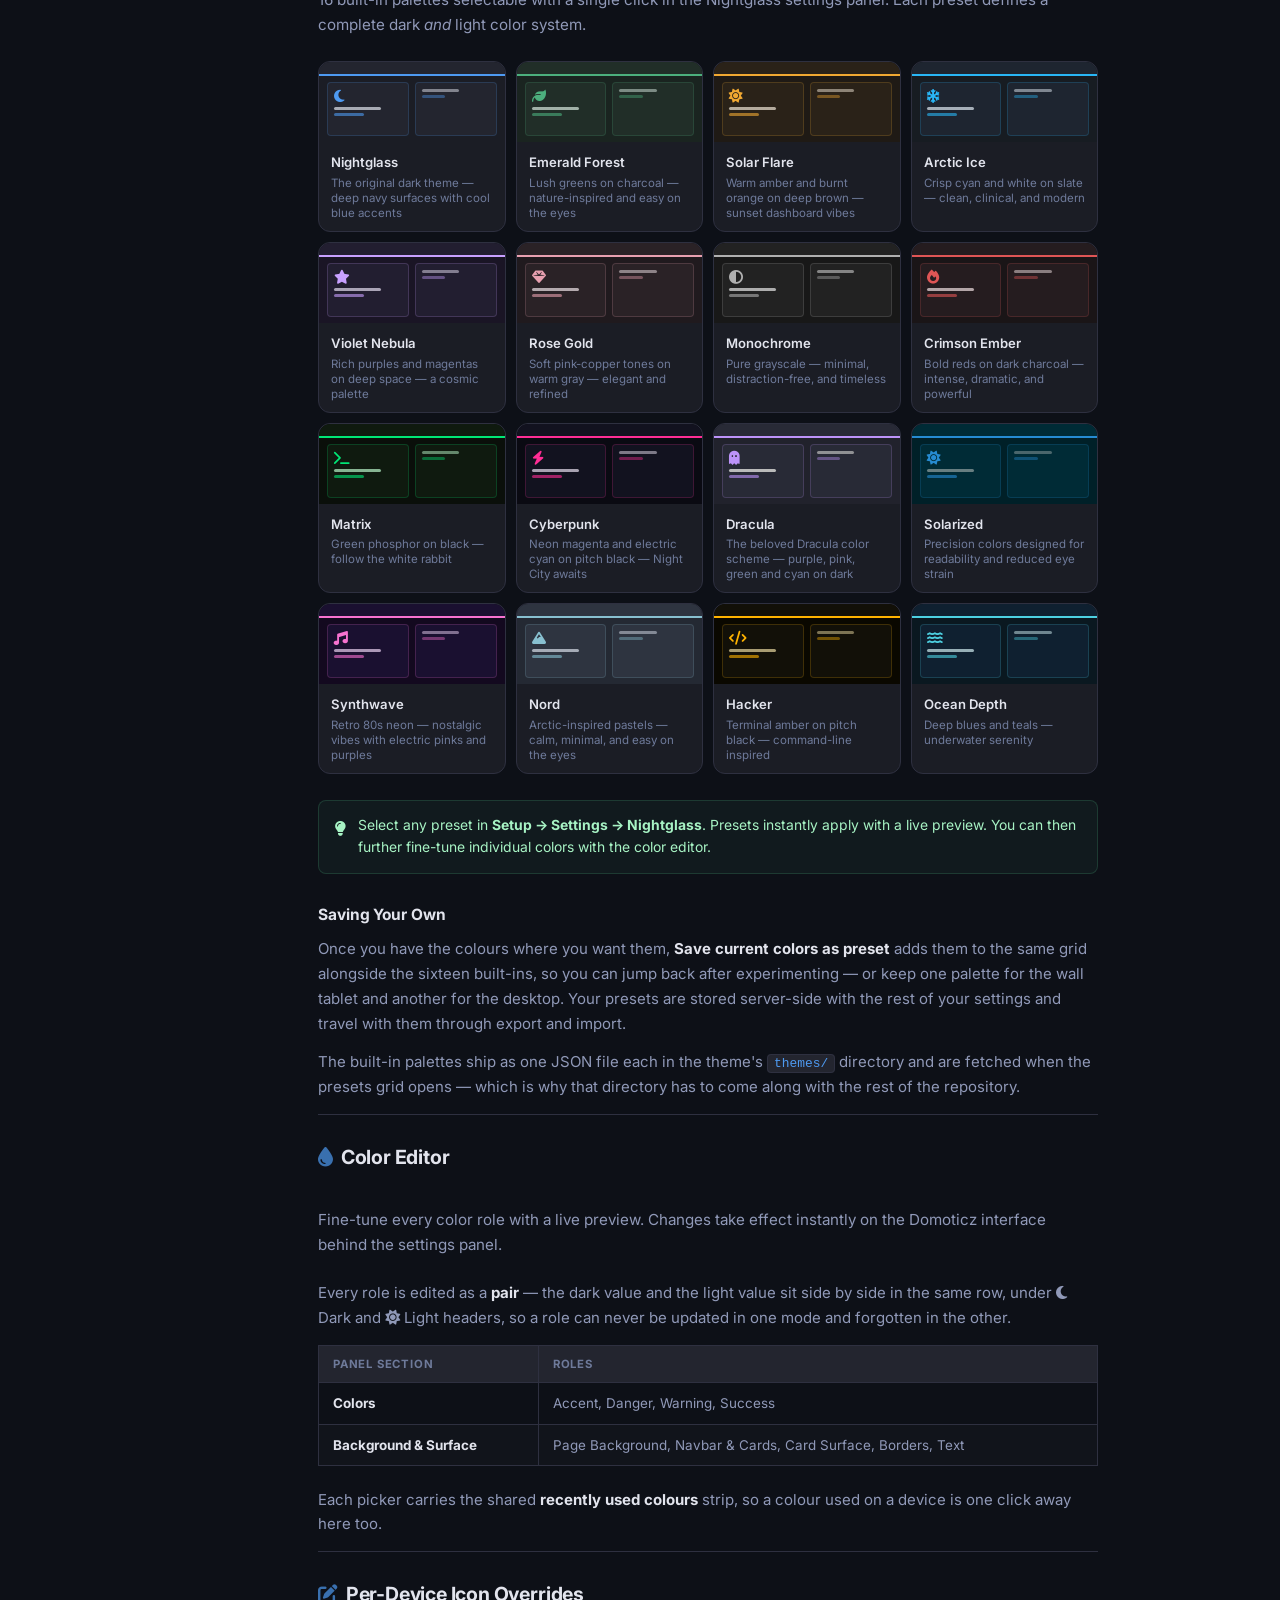
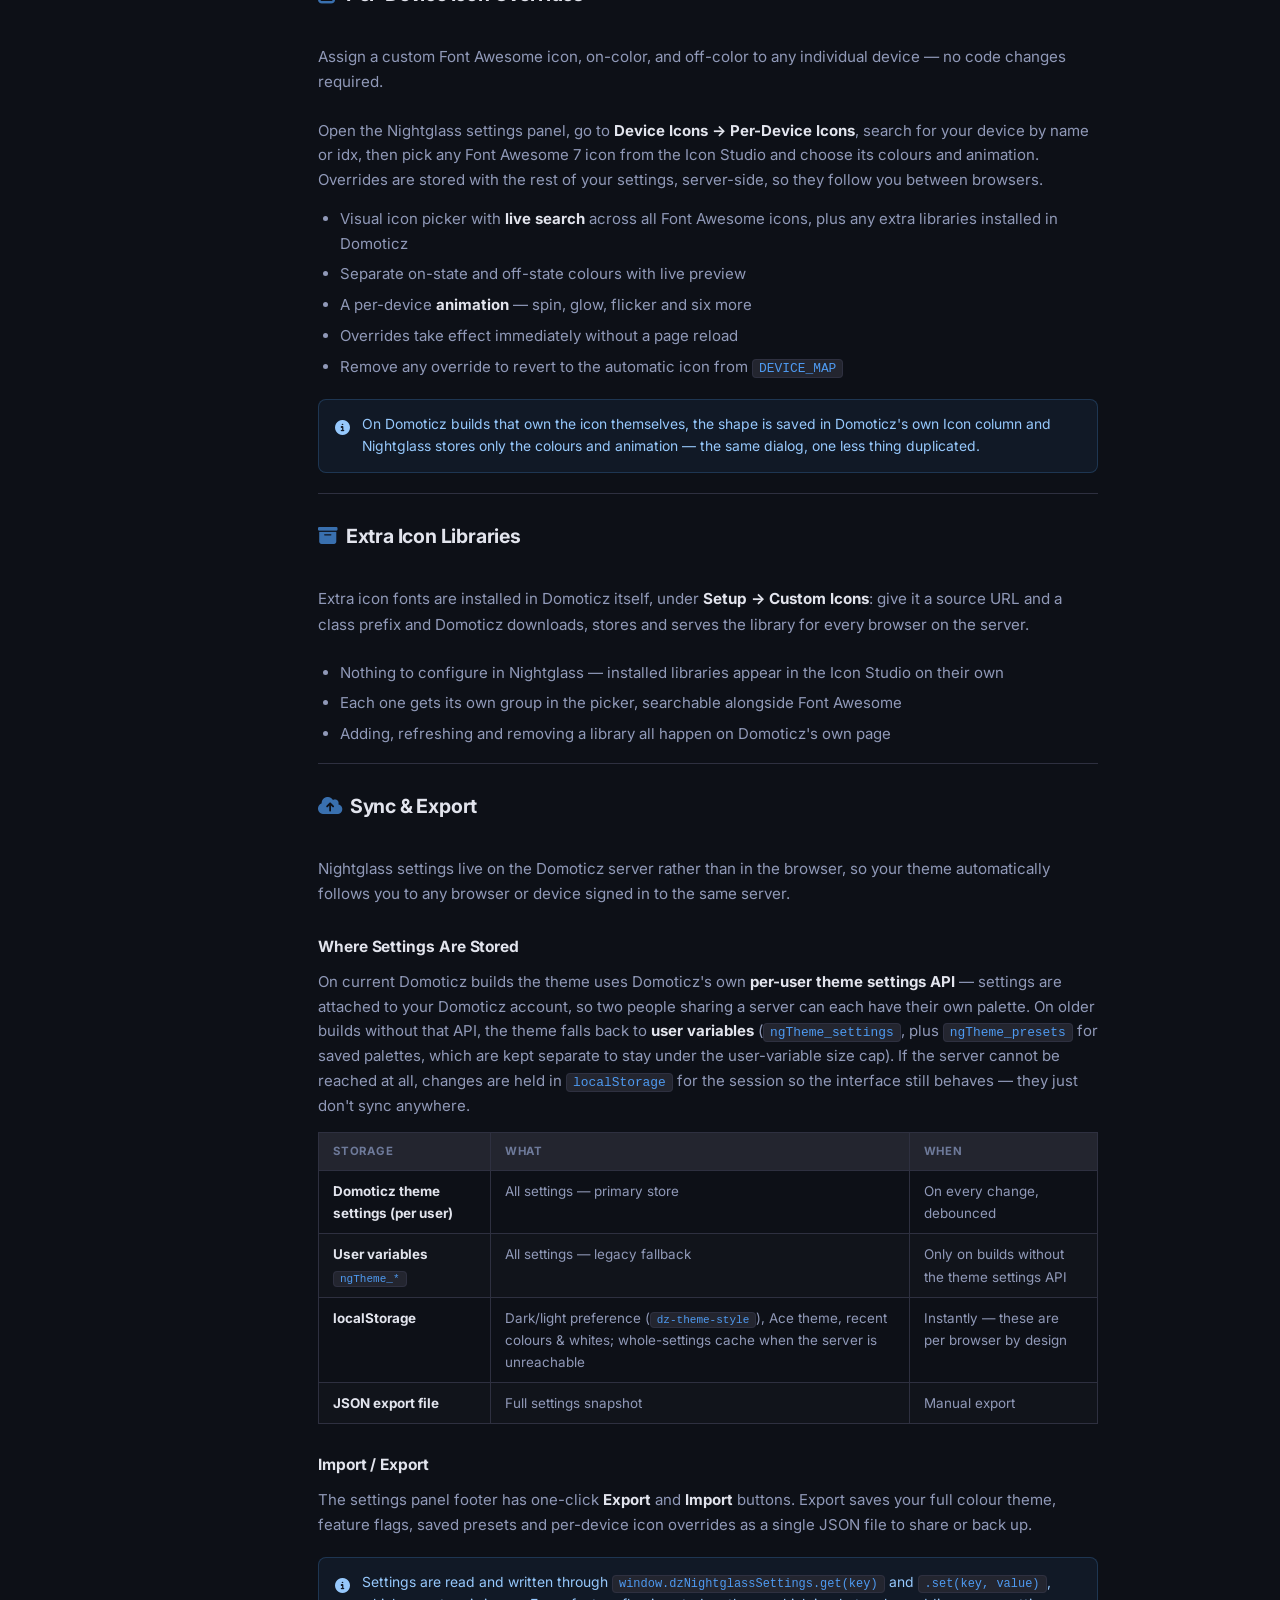
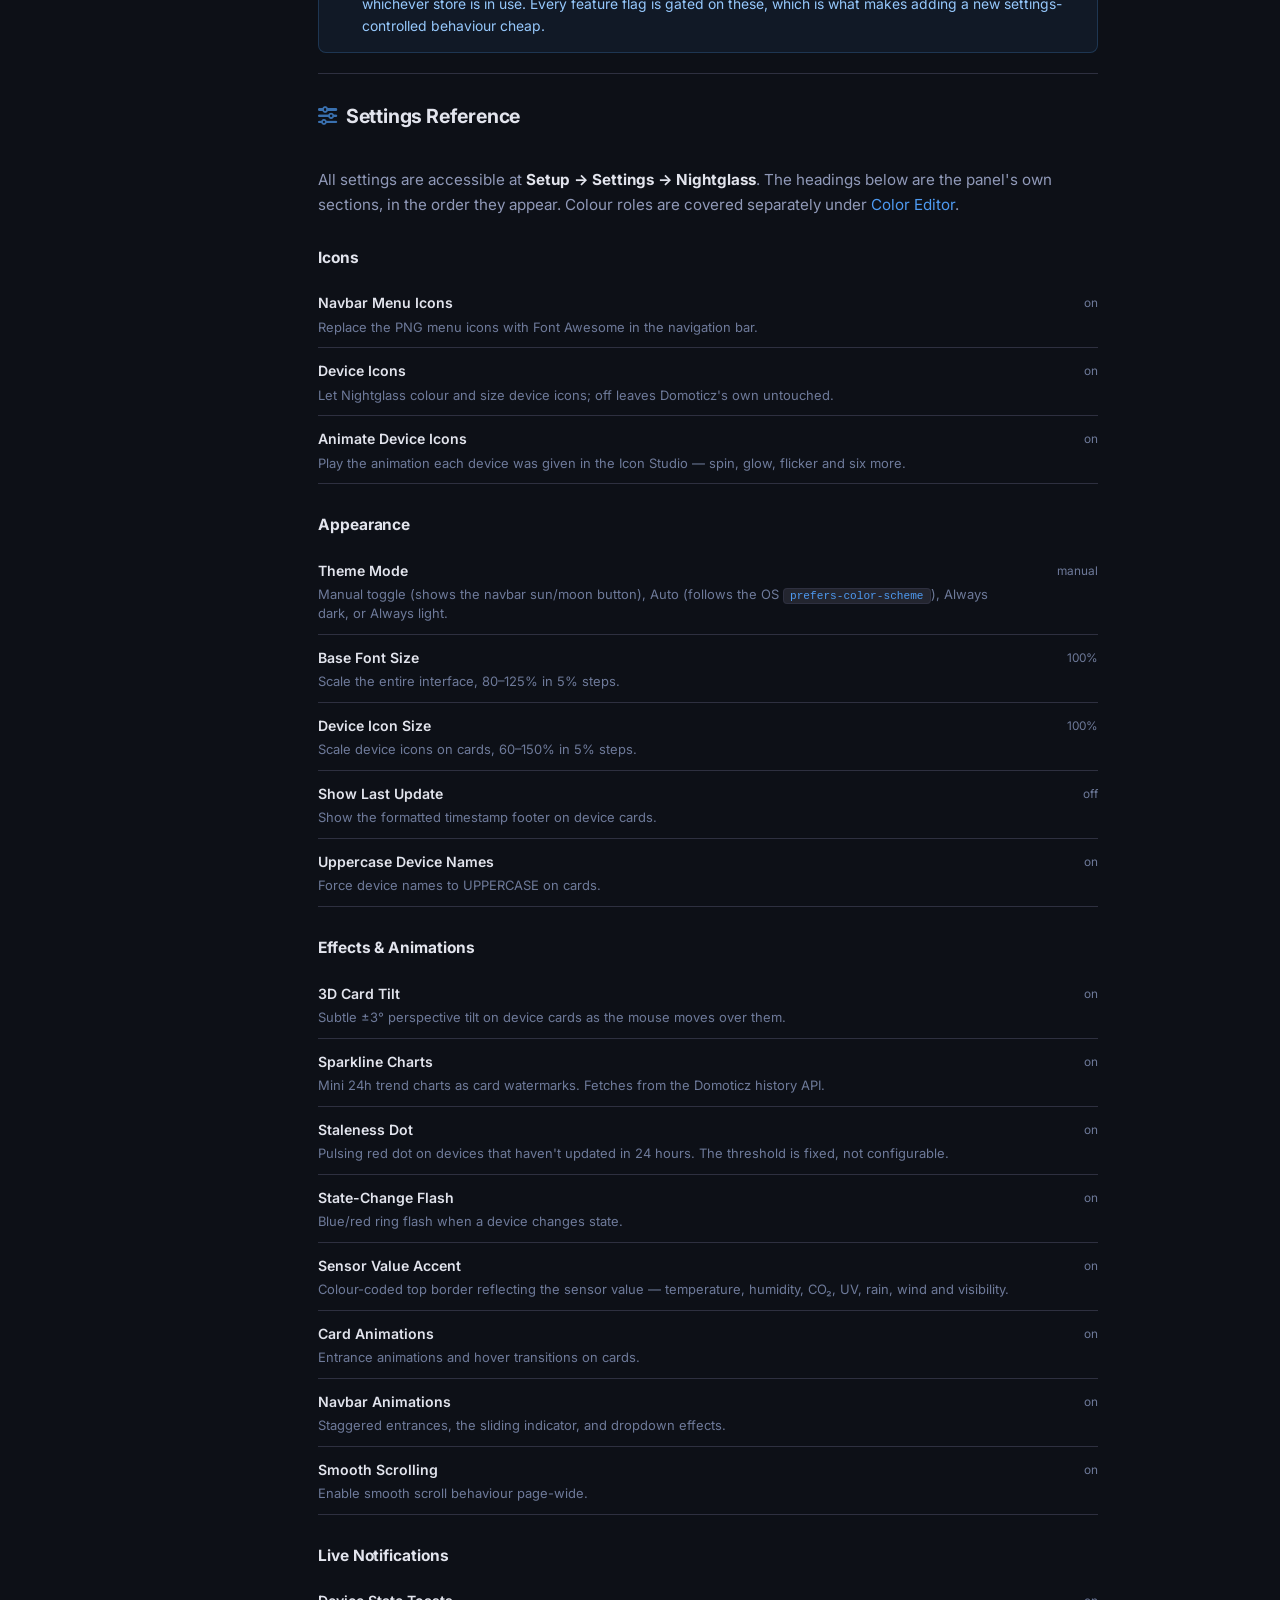
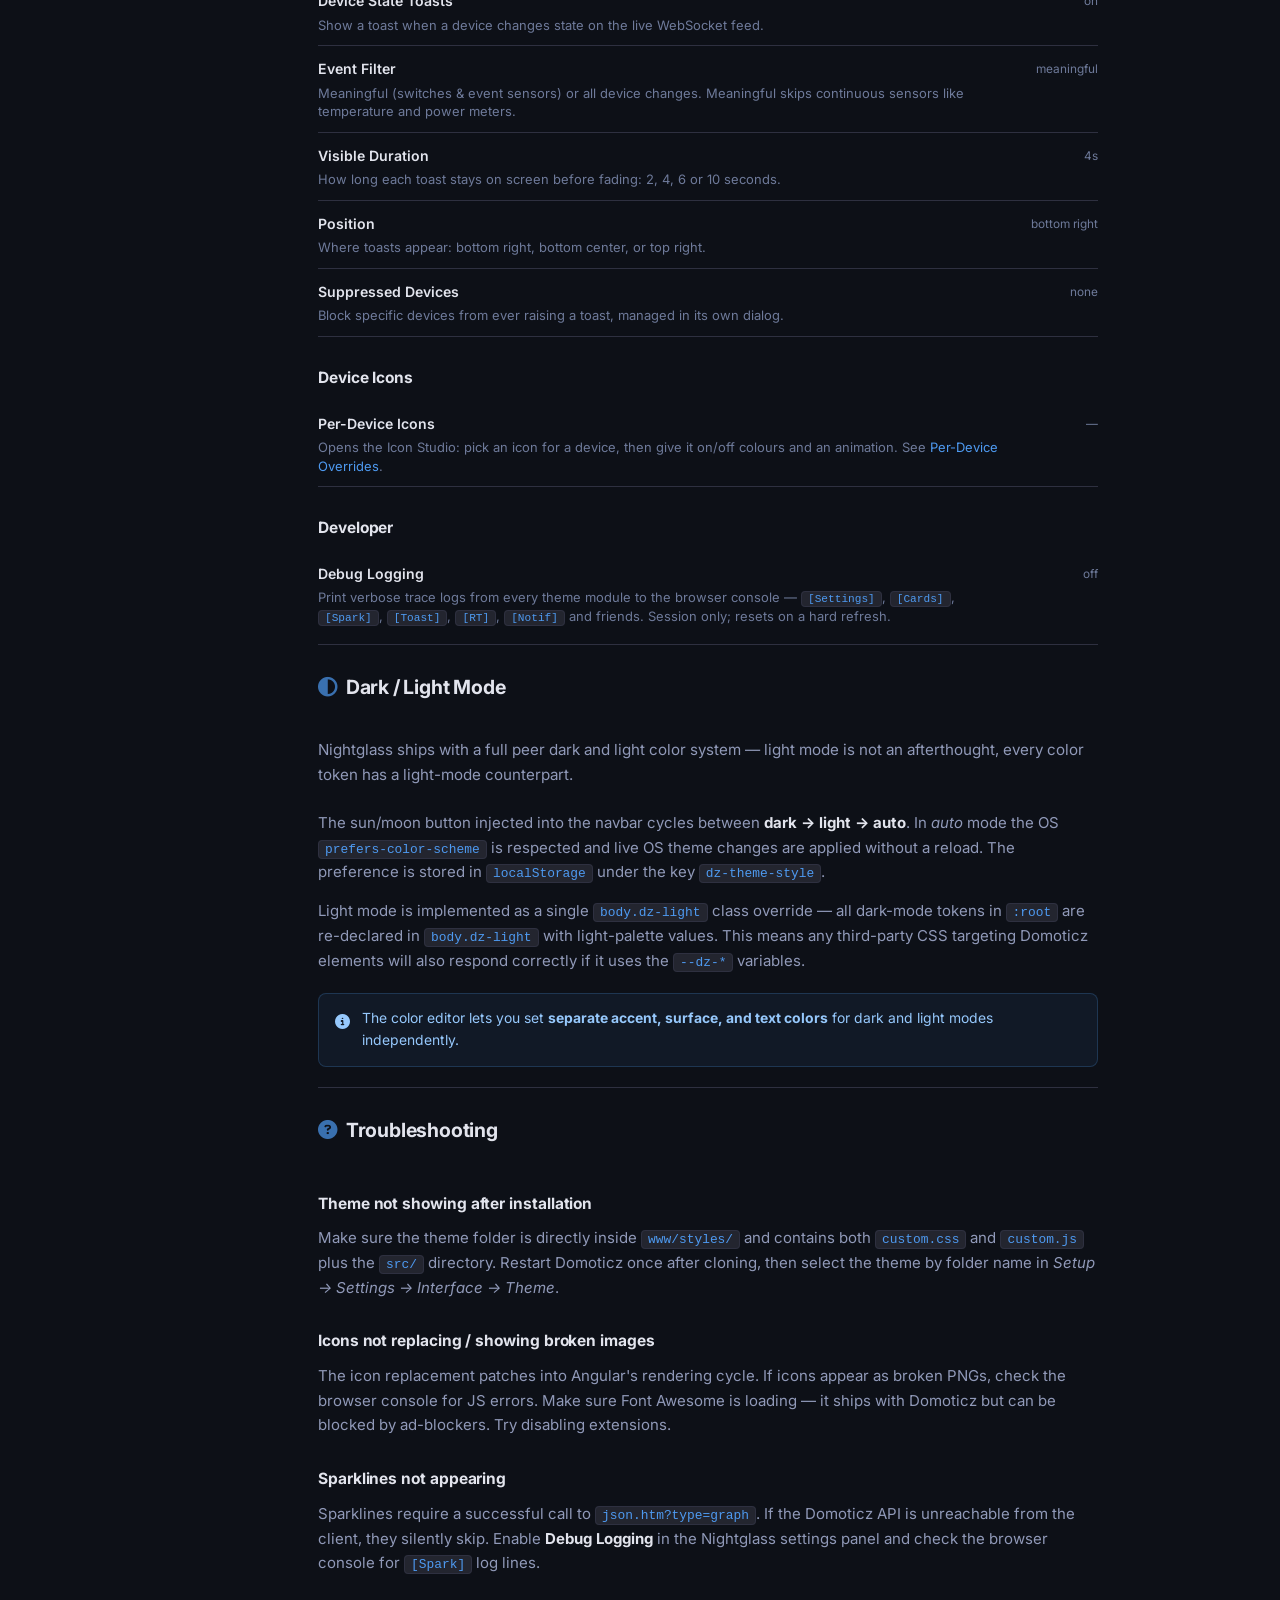
==== commit 86c4b75a: "Expand and reorganize Nightglass theme docs in index.html Significantly enhance feature descriptions" ====
--- a/docs/index.html
+++ b/docs/index.html
@@ -4,7 +4,7 @@
     <meta charset="UTF-8">
     <meta name="viewport" content="width=device-width, initial-scale=1.0">
     <title>Nightglass — Dark Theme for Domoticz</title>
-    <meta name="description" content="A modern dark/light theme for Domoticz with Font Awesome icons, command palette, sparkline charts, 16 built-in presets, and cloud-synced settings.">
+    <meta name="description" content="A modern dark/light theme for Domoticz with Font Awesome icons, a command palette, sparkline charts, live toasts, 16 built-in presets, and settings that sync from the server.">
     <link rel="preconnect" href="https://fonts.googleapis.com">
     <link rel="preconnect" href="https://fonts.gstatic.com" crossorigin>
     <link href="https://fonts.googleapis.com/css2?family=Inter:wght@400;500;600;700;800&display=swap" rel="stylesheet">
@@ -361,80 +361,6 @@
         .ng-preset-name { font-size: 0.82rem; font-weight: 600; color: var(--text); }
         .ng-preset-desc { font-size: 0.72rem; color: var(--muted); line-height: 1.3; }
 
-        /* ── Screenshot gallery ────────────────────────────────── */
-        .gallery {
-            display: grid;
-            grid-template-columns: repeat(3, 1fr);
-            gap: 10px; margin: 18px 0 28px;
-        }
-        .gal-item {
-            aspect-ratio: 16/10; overflow: hidden;
-            border-radius: var(--radius); cursor: pointer; position: relative;
-            background: var(--surface-2);
-            border: 1px solid var(--border);
-            transition: border-color 0.18s, box-shadow 0.18s;
-        }
-        .gal-item:hover {
-            border-color: var(--accent);
-            box-shadow: 0 0 0 3px rgba(78,154,241,0.14);
-        }
-        .gal-item img {
-            width: 100%; height: 100%; object-fit: cover;
-            transition: transform 0.28s ease; display: block;
-        }
-        .gal-item:hover img { transform: scale(1.06); }
-        .gal-overlay {
-            position: absolute; bottom: 0; left: 0; right: 0;
-            background: linear-gradient(transparent, rgba(0,0,0,0.8));
-            padding: 28px 10px 9px;
-            font-size: 0.74rem; color: #fff; font-weight: 500;
-            opacity: 0; transition: opacity 0.2s; pointer-events: none;
-        }
-        .gal-item:hover .gal-overlay { opacity: 1; }
-        .gal-placeholder {
-            width: 100%; height: 100%;
-            display: flex; flex-direction: column;
-            align-items: center; justify-content: center;
-            gap: 8px; color: var(--muted);
-            font-size: 0.72rem;
-        }
-        .gal-placeholder i { font-size: 1.6rem; opacity: 0.35; }
-
-        /* ── Lightbox ──────────────────────────────────────────── */
-        #lightbox {
-            display: none; position: fixed; inset: 0; z-index: 1000;
-            background: rgba(5,8,14,0.95); backdrop-filter: blur(8px);
-            align-items: center; justify-content: center;
-            flex-direction: column; gap: 14px;
-        }
-        #lightbox.open { display: flex; }
-        #lb-img {
-            max-width: 90vw; max-height: 80vh;
-            border-radius: 10px; border: 1px solid rgba(255,255,255,0.06);
-            box-shadow: 0 28px 80px rgba(0,0,0,0.75);
-        }
-        #lb-caption { font-size: 0.85rem; color: rgba(255,255,255,0.45); text-align: center; }
-        #lb-counter { position: fixed; top: 22px; left: 50%; transform: translateX(-50%); font-size: 0.73rem; color: rgba(255,255,255,0.3); }
-        .lb-close {
-            position: fixed; top: 18px; right: 22px;
-            background: rgba(255,255,255,0.07); border: 1px solid rgba(255,255,255,0.14);
-            color: rgba(255,255,255,0.65); width: 38px; height: 38px; border-radius: 50%;
-            cursor: pointer; font-size: 1.1rem;
-            display: flex; align-items: center; justify-content: center;
-            transition: background 0.15s;
-        }
-        .lb-close:hover { background: rgba(255,255,255,0.15); color: #fff; }
-        .lb-nav {
-            position: fixed; top: 50%; transform: translateY(-50%);
-            background: rgba(255,255,255,0.07); border: 1px solid rgba(255,255,255,0.14);
-            color: rgba(255,255,255,0.65); width: 42px; height: 42px; border-radius: 50%;
-            cursor: pointer; font-size: 1.1rem;
-            display: flex; align-items: center; justify-content: center;
-            transition: background 0.15s; user-select: none;
-        }
-        .lb-nav:hover { background: rgba(255,255,255,0.15); color: #fff; }
-        #lb-prev { left: 18px; } #lb-next { right: 18px; }
-
         /* ── Buttons ────────────────────────────────────────────── */
         .btn-row { display: flex; gap: 10px; flex-wrap: wrap; margin: 20px 0; }
         .btn {
@@ -463,34 +389,6 @@
         .setting-name { font-size: 0.88rem; font-weight: 600; color: var(--text); margin-bottom: 3px; }
         .setting-desc { font-size: 0.81rem; color: var(--muted); line-height: 1.45; }
         .setting-default { font-size: 0.74rem; color: var(--muted); text-align: right; padding-top: 3px; }
-
-        /* ── Changelog entries ──────────────────────────────────── */
-        .cl-entry { margin-bottom: 24px; }
-        .cl-version {
-            display: flex; align-items: center; gap: 10px; margin-bottom: 10px;
-        }
-        .cl-ver-tag {
-            font-size: 0.82rem; font-weight: 700;
-            background: var(--accent-dim); color: var(--accent);
-            border: 1px solid rgba(78,154,241,0.3);
-            padding: 2px 10px; border-radius: 20px;
-        }
-        .cl-date { font-size: 0.78rem; color: var(--muted); }
-        .cl-items { list-style: none; margin: 0; padding: 0; }
-        .cl-items li {
-            padding: 4px 0 4px 22px; position: relative;
-            font-size: 0.87rem; color: var(--muted-2);
-            border-left: 2px solid var(--border); margin: 0 0 0 8px;
-        }
-        .cl-items li::before {
-            content: ''; position: absolute;
-            left: -5px; top: 50%; transform: translateY(-50%);
-            width: 8px; height: 8px; border-radius: 50%;
-            background: var(--border-2); border: 1.5px solid var(--surface);
-        }
-        .cl-items li.feat::before { background: var(--accent); }
-        .cl-items li.fix::before  { background: var(--green); }
-        .cl-items li.imp::before  { background: var(--amber); }
 
         /* ── Footer ────────────────────────────────────────────── */
         footer {
@@ -529,13 +427,11 @@
             #content { padding: 26px 18px 80px; }
             h1 { font-size: 1.5rem; }
             .hero-layout { flex-direction: column; }
-            .gallery { grid-template-columns: repeat(2, 1fr); }
             .feature-grid { grid-template-columns: 1fr; }
             .preset-grid { grid-template-columns: repeat(2, 1fr); }
             footer { padding: 20px 18px; }
         }
         @media (max-width: 420px) {
-            .gallery { grid-template-columns: 1fr 1fr; gap: 6px; }
             .preset-grid { grid-template-columns: repeat(2, 1fr); }
         }
     </style>
@@ -580,6 +476,7 @@
         <a class="nav-link" href="#visual-design"><span class="ni"><i class="fa-solid fa-palette"></i></span> Visual Design</a>
         <a class="nav-link" href="#smart-features"><span class="ni"><i class="fa-solid fa-bolt"></i></span> Smart Features</a>
         <a class="nav-link" href="#icons"><span class="ni"><i class="fa-solid fa-icons"></i></span> Icon System</a>
+        <a class="nav-link" href="#color-control"><span class="ni"><i class="fa-solid fa-lightbulb"></i></span> Light &amp; Colour Control</a>
         <a class="nav-link" href="#keyboard"><span class="ni"><i class="fa-solid fa-keyboard"></i></span> Keyboard Shortcuts</a>
         <a class="nav-link" href="#filter-bar"><span class="ni"><i class="fa-solid fa-filter"></i></span> Filter Bar</a>
     </div>
@@ -588,6 +485,7 @@
         <a class="nav-link" href="#presets"><span class="ni"><i class="fa-solid fa-swatchbook"></i></span> Theme Presets</a>
         <a class="nav-link" href="#color-editor"><span class="ni"><i class="fa-solid fa-droplet"></i></span> Color Editor</a>
         <a class="nav-link" href="#per-device"><span class="ni"><i class="fa-solid fa-pen-to-square"></i></span> Per-Device Overrides</a>
+        <a class="nav-link" href="#icon-libraries"><span class="ni"><i class="fa-solid fa-box-archive"></i></span> Extra Icon Libraries</a>
         <a class="nav-link" href="#sync"><span class="ni"><i class="fa-solid fa-cloud-arrow-up"></i></span> Sync &amp; Export</a>
     </div>
     <div class="nav-group">
@@ -679,8 +577,13 @@
         </div>
         <div class="feature-card">
             <div class="fc-icon" style="color:var(--accent);"><i class="fa-solid fa-cloud-arrow-up"></i></div>
-            <div class="fc-title">Cloud Sync</div>
-            <div class="fc-desc">Settings stored as Domoticz user variables — your theme follows you across every browser and device automatically.</div>
+            <div class="fc-title">Server-Side Sync</div>
+            <div class="fc-desc">Settings live on the Domoticz server, per user — your theme follows you across every browser and device automatically.</div>
+        </div>
+        <div class="feature-card">
+            <div class="fc-icon" style="color:var(--green);"><i class="fa-solid fa-bell"></i></div>
+            <div class="fc-title">Live Toasts</div>
+            <div class="fc-desc">Device changes surface as toasts straight off the WebSocket feed, backed by a navbar bell and a history panel on the <span class="key">N</span> key.</div>
         </div>
     </div>
 </section>
@@ -730,9 +633,14 @@
                     </div>
                     <pre><code>cd nightglass &amp;&amp; git pull</code></pre>
                 </div>
-                <div class="callout note">
-                    <span class="ci"><i class="fa-solid fa-circle-info"></i></span>
-                    <p>The theme ships as <code>custom.css</code>, <code>custom.js</code>, and the full <code>src/</code> directory. All CSS lives in <code>src/css/</code> and all JS modules in <code>src/js/</code> — the root files are thin loaders that import them. You need the entire repository, not just the two root files.</p>
+                <div class="callout warn">
+                    <span class="ci"><i class="fa-solid fa-triangle-exclamation"></i></span>
+                    <p><strong>Copy the whole repository, not just the two root files.</strong>
+                    <code>custom.css</code> and <code>custom.js</code> are thin loaders: the CSS lives in
+                    <code>src/css/</code>, the JS modules in <code>src/js/</code>, the 16 built-in palettes in
+                    <code>themes/</code> (fetched at runtime, one JSON per preset), and the logo in
+                    <code>images/</code>. A partial copy fails quietly — missing preset files are skipped
+                    without an error, so the presets grid simply comes up empty.</p>
                 </div>
             </div>
         </div>
@@ -793,8 +701,8 @@
         </div>
         <div class="feature-card">
             <div class="fc-icon" style="color:var(--amber);"><i class="fa-solid fa-temperature-half"></i></div>
-            <div class="fc-title">Temperature Accents</div>
-            <div class="fc-desc">Cards automatically pick up a color accent from the device's temperature reading — ice-blue at 0°C, warm red at 35°C+.</div>
+            <div class="fc-title">Sensor Value Accents</div>
+            <div class="fc-desc">Cards pick up a colour-coded top border from the reading itself — temperature, humidity, CO&#8322;, UV, rain, wind and visibility.</div>
         </div>
         <div class="feature-card">
             <div class="fc-icon" style="color:var(--purple);"><i class="fa-solid fa-mobile-screen"></i></div>
@@ -862,11 +770,45 @@
         Each card gets a pinned footer bar with the formatted timestamp.
     </p>
 
+    <h3>Live Toasts</h3>
+    <p>
+        Device changes arriving on the WebSocket feed surface as toasts in the corner of the
+        screen. The <strong>Event Filter</strong> defaults to <em>meaningful</em> — switches and
+        event-style sensors only, so a temperature probe reporting every minute does not toast —
+        and can be widened to every device change. Duration (2–10s), corner, and a per-device
+        <strong>suppression list</strong> are all configurable under
+        <strong>Live Notifications</strong> in the settings panel.
+    </p>
+
+    <h3>Notification History</h3>
+    <p>
+        Toasts are ephemeral; the history panel is the record. A bell in the navbar accumulates
+        the last 50 device updates with an unread badge, and clicking an entry jumps to that
+        device's card and highlights it. Open it from the bell or with <span class="key">N</span>;
+        <span class="key">Esc</span> closes it. On desktop it slides in from the right, on mobile
+        up from the bottom. The list is scoped to the devices your Domoticz account can see.
+    </p>
+
+    <h3>Animated Device Icons</h3>
+    <p>
+        Icons can carry a per-device animation chosen in the Icon Studio — spin, glow, flicker
+        and six more. The whole layer is gated on <strong>Animate Device Icons</strong>, so a
+        dashboard on a wall panel can keep the icons still.
+    </p>
+
+    <h3>Dashboard 2.0 Enhancements</h3>
+    <p>
+        Domoticz's Dashboard 2.0 (<code>dd-</code> widgets) gets the same treatment as the
+        classic pages: glass card surfaces, entrance animations, a right-click context menu on
+        widgets, and a fullscreen mode for wall-mounted displays.
+    </p>
+
     <h3>Ace Editor &amp; Highcharts Theming</h3>
     <p>
-        The Events page Ace editor automatically applies and persists your chosen theme.
-        Highcharts panels (device history, reports) get a full dark or light palette applied
-        globally — no chart looks out of place.
+        The Events page Ace editor automatically applies and persists your chosen theme
+        (in <code>localStorage</code>, under <code>dz-ace-theme</code> — it follows whatever you
+        pick in Domoticz's own theme dropdown). Highcharts panels (device history, reports) get a
+        full dark or light palette applied globally — no chart looks out of place.
     </p>
 </section>
 
@@ -919,12 +861,59 @@
     </div>
 </section>
 
+<!-- ── Light & Colour Control ────────────────────────────────── -->
+<section id="color-control">
+    <h2><i class="fa-solid fa-lightbulb" style="color:var(--accent);margin-right:8px;opacity:.7;"></i>Light &amp; Colour Control</h2>
+    <p class="section-intro">
+        Every place Domoticz asks for a colour is rebuilt: the device popup, and the in-page
+        control on the device, scene, group and timer edit pages. Both drive Domoticz's own
+        colour pipeline, so protected devices still prompt for a passcode and staged values
+        (timers) still stage rather than send.
+    </p>
+
+    <h3>The Device Popup</h3>
+    <ul>
+        <li><strong>Colour wheel</strong> — canvas hue/saturation wheel with a live preview swatch</li>
+        <li><strong>Warmth bar</strong> — cool-to-warm gradient for white and tunable-white lights</li>
+        <li><strong>Brightness</strong> — slider plus a typed percentage, whichever is quicker</li>
+        <li><strong>Presets</strong> — On and Off as one-press buttons, plus Full and Night on colour lights</li>
+        <li><strong>Instant apply</strong> — every control acts as you use it; there is no "Set Colour" step, and switching tabs deliberately does <em>not</em> send, so browsing the White tab can't turn an off light on</li>
+    </ul>
+    <p>
+        The popup adapts to the light: an RGB device gets the wheel only, RGBW/RGBWW gain a
+        <strong>White</strong> tab, and WW/CW devices open straight onto the warmth bar.
+    </p>
+
+    <h3>Typing an Exact Colour or White</h3>
+    <p>
+        The preview field is editable. On the colour side it takes a hex value — type or paste
+        <code>#ff8800</code> instead of hunting for it on the wheel. On the warmth side it takes
+        <strong>kelvin</strong> (2700–6500&nbsp;K), which is the unit lamps are actually sold in;
+        Domoticz's underlying warmth axis is a unitless 0–255, so an exact white was previously
+        something you could drag to but never reproduce.
+    </p>
+
+    <h3>Recently Used Colours &amp; Whites</h3>
+    <p>
+        Every picker in the theme feeds one shared strip of the last five colours you committed
+        to — the popup, the in-page picker, the settings panel, per-device icon colours, and
+        Domoticz's own colour fields (bar and gauge ranges, Dashboard 2.0 widget settings). Match
+        two devices without copying a hex code around.
+    </p>
+    <p>
+        Colour temperatures keep a <strong>second, separate strip</strong>, shown beside the
+        warmth bar and labelled in kelvin on hover. A white is not a hue: it drives a different
+        control and can't stand in for a colour, so the two lists never crowd each other out.
+        Setting the same 3200&nbsp;K across a row of WW lamps is one click each.
+    </p>
+</section>
+
 <!-- ── Keyboard Shortcuts ────────────────────────────────────── -->
 <section id="keyboard">
     <h2><i class="fa-solid fa-keyboard" style="color:var(--accent);margin-right:8px;opacity:.7;"></i>Keyboard Shortcuts</h2>
     <p class="section-intro">
         Nightglass turns your keyboard into a dashboard remote.
-        Three distinct shortcut systems cover navigation, search, and device control.
+        Four distinct shortcut systems cover navigation, search, device control and notifications.
     </p>
 
     <h3>Quick Navigation — Number Keys</h3>
@@ -983,6 +972,13 @@
         <li><strong>Dimmer slider</strong> — inline 0–100% brightness control</li>
         <li><strong>Smart routing</strong> — auto-navigates to the correct page for each device type</li>
     </ul>
+
+    <h3>Notification History — <span class="key">N</span></h3>
+    <p>
+        Toggles the notification panel — the last 50 device updates, so a change you missed is
+        still there to read. <span class="key">Esc</span> closes it. Like the number keys and
+        <span class="key">/</span>, it is ignored while an input is focused.
+    </p>
 </section>
 
 <!-- ── Filter Bar ────────────────────────────────────────────── -->
@@ -995,7 +991,7 @@
 
     <p>
         The filter bar appears below the top bar on all category pages (Dashboard, Switches,
-        Temperature, etc.). It offers four filter dimensions that can be combined:
+        Temperature, etc.). It offers five filter dimensions that can be combined:
     </p>
     <div class="tbl-wrap">
         <table>
@@ -1004,6 +1000,7 @@
                 <tr><td><strong>Rooms</strong></td><td>All plans from Domoticz</td><td>Persists across page navigation</td></tr>
                 <tr><td><strong>Type</strong></td><td>Switch types &amp; sensor types on current page</td><td>Pruned when navigating to a new page</td></tr>
                 <tr><td><strong>Hardware</strong></td><td>Hardware names on current page</td><td>Pruned when navigating to a new page</td></tr>
+                <tr><td><strong>Status</strong></td><td>Device state on the current page (on / off / open / closed …)</td><td>Pruned when navigating to a new page</td></tr>
                 <tr><td><strong>Favourites</strong></td><td>On / Off toggle</td><td>Pruned when not relevant on new page</td></tr>
             </tbody>
         </table>
@@ -1452,6 +1449,20 @@
         <span class="ci"><i class="fa-solid fa-lightbulb"></i></span>
         <p>Select any preset in <strong>Setup &rarr; Settings &rarr; Nightglass</strong>. Presets instantly apply with a live preview. You can then further fine-tune individual colors with the color editor.</p>
     </div>
+
+    <h3>Saving Your Own</h3>
+    <p>
+        Once you have the colours where you want them, <strong>Save current colors as preset</strong>
+        adds them to the same grid alongside the sixteen built-ins, so you can jump back after
+        experimenting — or keep one palette for the wall tablet and another for the desktop. Your
+        presets are stored server-side with the rest of your settings and travel with them through
+        export and import.
+    </p>
+    <p>
+        The built-in palettes ship as one JSON file each in the theme's <code>themes/</code>
+        directory and are fetched when the presets grid opens — which is why that directory has to
+        come along with the rest of the repository.
+    </p>
 </section>
 
 <!-- ── Color Editor ──────────────────────────────────────────── -->
@@ -1462,18 +1473,25 @@
         Domoticz interface behind the settings panel.
     </p>
 
-    <p>The color editor exposes these categories independently for <strong>dark</strong> and <strong>light</strong> mode:</p>
-    <ul>
-        <li><strong>Accent colors</strong> — primary accent, danger, warning, success</li>
-        <li><strong>Background &amp; surfaces</strong> — page background, navbar, card fill, elevated surfaces</li>
-        <li><strong>Borders</strong> — card borders, divider lines</li>
-        <li><strong>Text</strong> — primary, secondary, and muted text hierarchy</li>
-    </ul>
-
-    <div class="callout warn">
-        <span class="ci"><i class="fa-solid fa-triangle-exclamation"></i></span>
-        <p>Always update <strong>both</strong> dark and light color slots when changing a color role — each mode has separate storage.</p>
-    </div>
+    <p>
+        Every role is edited as a <strong>pair</strong> — the dark value and the light value sit
+        side by side in the same row, under <i class="fa-solid fa-moon"></i> Dark and
+        <i class="fa-solid fa-sun"></i> Light headers, so a role can never be updated in one mode
+        and forgotten in the other.
+    </p>
+    <div class="tbl-wrap">
+        <table>
+            <thead><tr><th>Panel section</th><th>Roles</th></tr></thead>
+            <tbody>
+                <tr><td><strong>Colors</strong></td><td>Accent, Danger, Warning, Success</td></tr>
+                <tr><td><strong>Background &amp; Surface</strong></td><td>Page Background, Navbar &amp; Cards, Card Surface, Borders, Text</td></tr>
+            </tbody>
+        </table>
+    </div>
+    <p>
+        Each picker carries the shared <strong>recently used colours</strong> strip, so a colour
+        used on a device is one click away here too.
+    </p>
 </section>
 
 <!-- ── Per-Device Overrides ──────────────────────────────────── -->
@@ -1484,16 +1502,24 @@
         no code changes required.
     </p>
     <p>
-        Open the Nightglass settings panel, navigate to <strong>Per-Device Icons</strong>, search for
-        your device by name or idx, then pick any Font Awesome 7 icon from the visual picker and
-        choose your colors. The override is stored as a Domoticz user variable and syncs across browsers.
+        Open the Nightglass settings panel, go to <strong>Device Icons &rarr; Per-Device Icons</strong>,
+        search for your device by name or idx, then pick any Font Awesome 7 icon from the Icon
+        Studio and choose its colours and animation. Overrides are stored with the rest of your
+        settings, server-side, so they follow you between browsers.
     </p>
     <ul>
-        <li>Visual icon picker with <strong>live search</strong> across all Font Awesome icons</li>
-        <li>Color pickers for on-state and off-state colors with live preview</li>
-        <li>Overrides take effect immediately without page reload</li>
+        <li>Visual icon picker with <strong>live search</strong> across all Font Awesome icons, plus any extra libraries installed in Domoticz</li>
+        <li>Separate on-state and off-state colours with live preview</li>
+        <li>A per-device <strong>animation</strong> — spin, glow, flicker and six more</li>
+        <li>Overrides take effect immediately without a page reload</li>
         <li>Remove any override to revert to the automatic icon from <code>DEVICE_MAP</code></li>
     </ul>
+    <div class="callout note">
+        <span class="ci"><i class="fa-solid fa-circle-info"></i></span>
+        <p>On Domoticz builds that own the icon themselves, the shape is saved in Domoticz's own
+        Icon column and Nightglass stores only the colours and animation — the same dialog, one
+        less thing duplicated.</p>
+    </div>
 </section>
 
 <section id="icon-libraries">
@@ -1514,32 +1540,44 @@
 <section id="sync">
     <h2><i class="fa-solid fa-cloud-arrow-up" style="color:var(--accent);margin-right:8px;opacity:.7;"></i>Sync &amp; Export</h2>
     <p class="section-intro">
-        Nightglass settings are stored as Domoticz user variables (<code>ngTheme_*</code>)
-        via the JSON API — your theme automatically follows you to any browser or device
-        connected to the same Domoticz server.
-    </p>
-
-    <h3>Import / Export</h3>
-    <p>
-        The settings panel has one-click <strong>Export</strong> and <strong>Import</strong> buttons.
-        Export saves your full color theme, feature flags, and icon overrides as a single JSON file
-        that can be shared with the community or backed up.
+        Nightglass settings live on the Domoticz server rather than in the browser, so your theme
+        automatically follows you to any browser or device signed in to the same server.
+    </p>
+
+    <h3>Where Settings Are Stored</h3>
+    <p>
+        On current Domoticz builds the theme uses Domoticz's own <strong>per-user theme settings
+        API</strong> — settings are attached to your Domoticz account, so two people sharing a
+        server can each have their own palette. On older builds without that API, the theme falls
+        back to <strong>user variables</strong> (<code>ngTheme_settings</code>, plus
+        <code>ngTheme_presets</code> for saved palettes, which are kept separate to stay under the
+        user-variable size cap). If the server cannot be reached at all, changes are held in
+        <code>localStorage</code> for the session so the interface still behaves — they just don't
+        sync anywhere.
     </p>
 
     <div class="tbl-wrap">
         <table>
             <thead><tr><th>Storage</th><th>What</th><th>When</th></tr></thead>
             <tbody>
-                <tr><td><strong>Domoticz user variables</strong></td><td>All settings (primary store)</td><td>On every change</td></tr>
-                <tr><td><strong>localStorage</strong></td><td>Dark/light mode preference</td><td>Instant toggle (fast)</td></tr>
+                <tr><td><strong>Domoticz theme settings (per user)</strong></td><td>All settings — primary store</td><td>On every change, debounced</td></tr>
+                <tr><td><strong>User variables</strong> <code>ngTheme_*</code></td><td>All settings — legacy fallback</td><td>Only on builds without the theme settings API</td></tr>
+                <tr><td><strong>localStorage</strong></td><td>Dark/light preference (<code>dz-theme-style</code>), Ace theme, recent colours &amp; whites; whole-settings cache when the server is unreachable</td><td>Instantly — these are per browser by design</td></tr>
                 <tr><td><strong>JSON export file</strong></td><td>Full settings snapshot</td><td>Manual export</td></tr>
             </tbody>
         </table>
     </div>
 
+    <h3>Import / Export</h3>
+    <p>
+        The settings panel footer has one-click <strong>Export</strong> and <strong>Import</strong>
+        buttons. Export saves your full colour theme, feature flags, saved presets and per-device
+        icon overrides as a single JSON file to share or back up.
+    </p>
+
     <div class="callout note">
         <span class="ci"><i class="fa-solid fa-circle-info"></i></span>
-        <p>Settings are accessed via <code>window.dzNightglassSettings.get(key)</code> and <code>.set(key, value)</code>. All feature flags are gated on these settings, making it easy to add new settings-controlled behaviors.</p>
+        <p>Settings are read and written through <code>window.dzNightglassSettings.get(key)</code> and <code>.set(key, value)</code>, whichever store is in use. Every feature flag is gated on these, which is what makes adding a new settings-controlled behaviour cheap.</p>
     </div>
 </section>
 
@@ -1548,112 +1586,181 @@
     <h2><i class="fa-solid fa-sliders" style="color:var(--accent);margin-right:8px;opacity:.7;"></i>Settings Reference</h2>
     <p class="section-intro">
         All settings are accessible at <strong>Setup &rarr; Settings &rarr; Nightglass</strong>.
-    </p>
-
-    <h3>Display</h3>
-    <div class="setting-row">
-        <div>
-            <div class="setting-name">Default color scheme</div>
-            <div class="setting-desc">Starting mode on first load: dark, light, or follow OS <code>prefers-color-scheme</code>.</div>
-        </div>
-        <div class="setting-default">dark</div>
-    </div>
-    <div class="setting-row">
-        <div>
-            <div class="setting-name">Show last-update timestamps</div>
-            <div class="setting-desc">Show or hide the formatted timestamp footer on each device card.</div>
+        The headings below are the panel's own sections, in the order they appear. Colour roles
+        are covered separately under <a href="#color-editor">Color Editor</a>.
+    </p>
+
+    <h3>Icons</h3>
+    <div class="setting-row">
+        <div>
+            <div class="setting-name">Navbar Menu Icons</div>
+            <div class="setting-desc">Replace the PNG menu icons with Font Awesome in the navigation bar.</div>
         </div>
         <div class="setting-default">on</div>
     </div>
     <div class="setting-row">
         <div>
-            <div class="setting-name">Uppercase device names</div>
-            <div class="setting-desc">Apply <code>text-transform: uppercase</code> to device name bars.</div>
+            <div class="setting-name">Device Icons</div>
+            <div class="setting-desc">Let Nightglass colour and size device icons; off leaves Domoticz's own untouched.</div>
+        </div>
+        <div class="setting-default">on</div>
+    </div>
+    <div class="setting-row">
+        <div>
+            <div class="setting-name">Animate Device Icons</div>
+            <div class="setting-desc">Play the animation each device was given in the Icon Studio — spin, glow, flicker and six more.</div>
+        </div>
+        <div class="setting-default">on</div>
+    </div>
+
+    <h3>Appearance</h3>
+    <div class="setting-row">
+        <div>
+            <div class="setting-name">Theme Mode</div>
+            <div class="setting-desc">Manual toggle (shows the navbar sun/moon button), Auto (follows the OS <code>prefers-color-scheme</code>), Always dark, or Always light.</div>
+        </div>
+        <div class="setting-default">manual</div>
+    </div>
+    <div class="setting-row">
+        <div>
+            <div class="setting-name">Base Font Size</div>
+            <div class="setting-desc">Scale the entire interface, 80–125% in 5% steps.</div>
+        </div>
+        <div class="setting-default">100%</div>
+    </div>
+    <div class="setting-row">
+        <div>
+            <div class="setting-name">Device Icon Size</div>
+            <div class="setting-desc">Scale device icons on cards, 60–150% in 5% steps.</div>
+        </div>
+        <div class="setting-default">100%</div>
+    </div>
+    <div class="setting-row">
+        <div>
+            <div class="setting-name">Show Last Update</div>
+            <div class="setting-desc">Show the formatted timestamp footer on device cards.</div>
         </div>
         <div class="setting-default">off</div>
     </div>
     <div class="setting-row">
         <div>
-            <div class="setting-name">Icon size</div>
-            <div class="setting-desc">Scale all device icons globally: small, default, large.</div>
-        </div>
-        <div class="setting-default">default</div>
-    </div>
-
-    <h3>Card Features</h3>
-    <div class="setting-row">
-        <div>
-            <div class="setting-name">Sparkline charts</div>
-            <div class="setting-desc">Show inline SVG micro-charts on sensor cards. Fetches from the Domoticz history API.</div>
+            <div class="setting-name">Uppercase Device Names</div>
+            <div class="setting-desc">Force device names to UPPERCASE on cards.</div>
         </div>
         <div class="setting-default">on</div>
     </div>
-    <div class="setting-row">
-        <div>
-            <div class="setting-name">3D card tilt</div>
-            <div class="setting-desc">Apply a subtle ±3° perspective tilt on device cards as you move your mouse over them.</div>
+
+    <h3>Effects &amp; Animations</h3>
+    <div class="setting-row">
+        <div>
+            <div class="setting-name">3D Card Tilt</div>
+            <div class="setting-desc">Subtle ±3° perspective tilt on device cards as the mouse moves over them.</div>
+        </div>
+        <div class="setting-default">on</div>
+    </div>
+    <div class="setting-row">
+        <div>
+            <div class="setting-name">Sparkline Charts</div>
+            <div class="setting-desc">Mini 24h trend charts as card watermarks. Fetches from the Domoticz history API.</div>
+        </div>
+        <div class="setting-default">on</div>
+    </div>
+    <div class="setting-row">
+        <div>
+            <div class="setting-name">Staleness Dot</div>
+            <div class="setting-desc">Pulsing red dot on devices that haven't updated in 24 hours. The threshold is fixed, not configurable.</div>
+        </div>
+        <div class="setting-default">on</div>
+    </div>
+    <div class="setting-row">
+        <div>
+            <div class="setting-name">State-Change Flash</div>
+            <div class="setting-desc">Blue/red ring flash when a device changes state.</div>
+        </div>
+        <div class="setting-default">on</div>
+    </div>
+    <div class="setting-row">
+        <div>
+            <div class="setting-name">Sensor Value Accent</div>
+            <div class="setting-desc">Colour-coded top border reflecting the sensor value — temperature, humidity, CO&#8322;, UV, rain, wind and visibility.</div>
+        </div>
+        <div class="setting-default">on</div>
+    </div>
+    <div class="setting-row">
+        <div>
+            <div class="setting-name">Card Animations</div>
+            <div class="setting-desc">Entrance animations and hover transitions on cards.</div>
+        </div>
+        <div class="setting-default">on</div>
+    </div>
+    <div class="setting-row">
+        <div>
+            <div class="setting-name">Navbar Animations</div>
+            <div class="setting-desc">Staggered entrances, the sliding indicator, and dropdown effects.</div>
+        </div>
+        <div class="setting-default">on</div>
+    </div>
+    <div class="setting-row">
+        <div>
+            <div class="setting-name">Smooth Scrolling</div>
+            <div class="setting-desc">Enable smooth scroll behaviour page-wide.</div>
+        </div>
+        <div class="setting-default">on</div>
+    </div>
+
+    <h3>Live Notifications</h3>
+    <div class="setting-row">
+        <div>
+            <div class="setting-name">Device State Toasts</div>
+            <div class="setting-desc">Show a toast when a device changes state on the live WebSocket feed.</div>
+        </div>
+        <div class="setting-default">on</div>
+    </div>
+    <div class="setting-row">
+        <div>
+            <div class="setting-name">Event Filter</div>
+            <div class="setting-desc">Meaningful (switches &amp; event sensors) or all device changes. Meaningful skips continuous sensors like temperature and power meters.</div>
+        </div>
+        <div class="setting-default">meaningful</div>
+    </div>
+    <div class="setting-row">
+        <div>
+            <div class="setting-name">Visible Duration</div>
+            <div class="setting-desc">How long each toast stays on screen before fading: 2, 4, 6 or 10 seconds.</div>
+        </div>
+        <div class="setting-default">4s</div>
+    </div>
+    <div class="setting-row">
+        <div>
+            <div class="setting-name">Position</div>
+            <div class="setting-desc">Where toasts appear: bottom right, bottom center, or top right.</div>
+        </div>
+        <div class="setting-default">bottom right</div>
+    </div>
+    <div class="setting-row">
+        <div>
+            <div class="setting-name">Suppressed Devices</div>
+            <div class="setting-desc">Block specific devices from ever raising a toast, managed in its own dialog.</div>
+        </div>
+        <div class="setting-default">none</div>
+    </div>
+
+    <h3>Device Icons</h3>
+    <div class="setting-row">
+        <div>
+            <div class="setting-name">Per-Device Icons</div>
+            <div class="setting-desc">Opens the Icon Studio: pick an icon for a device, then give it on/off colours and an animation. See <a href="#per-device">Per-Device Overrides</a>.</div>
+        </div>
+        <div class="setting-default">—</div>
+    </div>
+
+    <h3>Developer</h3>
+    <div class="setting-row">
+        <div>
+            <div class="setting-name">Debug Logging</div>
+            <div class="setting-desc">Print verbose trace logs from every theme module to the browser console — <code>[Settings]</code>, <code>[Cards]</code>, <code>[Spark]</code>, <code>[Toast]</code>, <code>[RT]</code>, <code>[Notif]</code> and friends. Session only; resets on a hard refresh.</div>
         </div>
         <div class="setting-default">off</div>
-    </div>
-    <div class="setting-row">
-        <div>
-            <div class="setting-name">Temperature-reactive accent</div>
-            <div class="setting-desc">Cards pick up a color accent from the device's temperature value.</div>
-        </div>
-        <div class="setting-default">on</div>
-    </div>
-    <div class="setting-row">
-        <div>
-            <div class="setting-name">Ambient icon glow</div>
-            <div class="setting-desc">On-state device icons emit a soft colored glow matching <code>colorOn</code>.</div>
-        </div>
-        <div class="setting-default">on</div>
-    </div>
-    <div class="setting-row">
-        <div>
-            <div class="setting-name">State-change flash</div>
-            <div class="setting-desc">Brief flash animation when a device icon changes state (on → off or off → on).</div>
-        </div>
-        <div class="setting-default">on</div>
-    </div>
-    <div class="setting-row">
-        <div>
-            <div class="setting-name">Staleness indicator</div>
-            <div class="setting-desc">Show a visual marker on device cards that haven't updated in a configurable time period.</div>
-        </div>
-        <div class="setting-default">on</div>
-    </div>
-    <div class="setting-row">
-        <div>
-            <div class="setting-name">Staleness threshold (hours)</div>
-            <div class="setting-desc">How many hours without an update before a card is considered stale.</div>
-        </div>
-        <div class="setting-default">24</div>
-    </div>
-
-    <h3>Icons</h3>
-    <div class="setting-row">
-        <div>
-            <div class="setting-name">Font Awesome icon replacement</div>
-            <div class="setting-desc">Enable or disable the entire icon replacement system. Disabling restores original Domoticz PNG images.</div>
-        </div>
-        <div class="setting-default">on</div>
-    </div>
-
-    <h3>Advanced</h3>
-    <div class="setting-row">
-        <div>
-            <div class="setting-name">Debug logging</div>
-            <div class="setting-desc">Enable verbose <code>[RF]</code>, <code>[IC]</code>, etc. logging to the browser console.</div>
-        </div>
-        <div class="setting-default">off</div>
-    </div>
-    <div class="setting-row">
-        <div>
-            <div class="setting-name">Ace Editor theme</div>
-            <div class="setting-desc">Preferred Ace theme for the Events page code editor. Persists in <code>localStorage</code>.</div>
-        </div>
-        <div class="setting-default">monokai</div>
     </div>
 </section>
 
@@ -1704,15 +1811,26 @@
     <h3>Sparklines not appearing</h3>
     <p>
         Sparklines require a successful call to <code>json.htm?type=graph</code>. If the Domoticz
-        API is unreachable from the client, they silently skip. Enable debug logging in the
-        Nightglass settings panel and check the browser console for <code>[SP]</code> log lines.
+        API is unreachable from the client, they silently skip. Enable <strong>Debug Logging</strong>
+        in the Nightglass settings panel and check the browser console for <code>[Spark]</code>
+        log lines.
+    </p>
+
+    <h3>No theme presets in the panel</h3>
+    <p>
+        The presets grid is built from the JSON files in the theme's <code>themes/</code>
+        directory, fetched when you open it. If that directory did not come along with the rest
+        of the install, the fetches fail silently and the grid stays empty — copy the whole
+        repository, or <code>git pull</code> in place, and reload.
     </p>
 
     <h3>Settings not saving</h3>
     <p>
-        Nightglass saves settings as Domoticz user variables. Ensure the Domoticz user account
-        has write access. If the API call fails, settings fall back to <code>localStorage</code>
-        for the current session but won't sync to other browsers.
+        Settings are written to the Domoticz server for your user account. Make sure the account
+        you are signed in with has write access, and that the session hasn't expired. If the
+        server can't be reached, changes are kept in <code>localStorage</code> for the current
+        session so the interface still responds — but they won't sync to other browsers, and a
+        hard refresh may lose them.
     </p>
 
     <h3>Filter bar not showing all rooms</h3>
@@ -1742,7 +1860,7 @@
     </p>
     <div class="callout tip">
         <span class="ci"><i class="fa-solid fa-lightbulb"></i></span>
-        <p>Your custom settings and per-device icon overrides are stored as Domoticz user variables — they are never touched by <code>git pull</code>.</p>
+        <p>Your custom settings, saved presets and per-device icon overrides live on the Domoticz server, not in the theme folder — <code>git pull</code> never touches them.</p>
     </div>
 </section>
 
@@ -1784,7 +1902,7 @@
 <!-- ── Footer ─────────────────────────────────────────────────── -->
 <footer>
     <span>
-        &copy; 2025 <a href="https://github.com/galadril">Mark Heinis</a> &nbsp;&middot;&nbsp;
+        &copy; 2025–2026 <a href="https://github.com/galadril">Mark Heinis</a> &nbsp;&middot;&nbsp;
         Nightglass Theme for <a href="https://www.domoticz.com/">Domoticz</a> &nbsp;&middot;&nbsp;
         <a href="https://github.com/galadril/Domoticz-Nightglass-Theme/blob/main/LICENSE">MIT License</a>
     </span>
@@ -1794,16 +1912,6 @@
         <a href="https://github.com/galadril/Domoticz-Nightglass-Theme/issues">Issues</a>
     </span>
 </footer>
-
-<!-- ── Lightbox ───────────────────────────────────────────────── -->
-<div id="lightbox" onclick="closeLightboxOnBg(event)">
-    <span class="lb-close" onclick="closeLightbox()">&times;</span>
-    <button class="lb-nav" id="lb-prev" onclick="lbNav(-1)">&#8249;</button>
-    <button class="lb-nav" id="lb-next" onclick="lbNav(+1)">&#8250;</button>
-    <span id="lb-counter"></span>
-    <img id="lb-img" src="" alt="">
-    <p id="lb-caption"></p>
-</div>
 
 <script>
 /* ── Sidebar toggle ─────────────────────────────────────────── */
@@ -1827,49 +1935,6 @@
     });
 }
 
-/* ── Lightbox ───────────────────────────────────────────────── */
-var lbImages = [
-    { src: '../images/banner.png',   caption: 'Dashboard overview — dark mode' },
-    { src: null, caption: 'Lights & Switches page' },
-    { src: null, caption: 'Temperature sensors with sparkline micro-charts' },
-    { src: null, caption: 'Ctrl+K command palette — global device control' },
-    { src: null, caption: 'Full light mode' },
-    { src: null, caption: 'Nightglass settings panel — theme customization' }
-];
-var lbIdx = 0;
-
-function openLightbox(i) {
-    var item = lbImages[i];
-    if (!item || !item.src) return;
-    lbIdx = i;
-    document.getElementById('lb-img').src = item.src;
-    document.getElementById('lb-caption').textContent = item.caption;
-    document.getElementById('lb-counter').textContent = (i + 1) + ' / ' + lbImages.filter(function(x){return x.src;}).length;
-    document.getElementById('lightbox').classList.add('open');
-    document.body.style.overflow = 'hidden';
-}
-function closeLightbox() {
-    document.getElementById('lightbox').classList.remove('open');
-    document.body.style.overflow = '';
-}
-function closeLightboxOnBg(e) {
-    if (e.target === document.getElementById('lightbox')) closeLightbox();
-}
-function lbNav(dir) {
-    var next = lbIdx + dir;
-    while (next >= 0 && next < lbImages.length) {
-        if (lbImages[next].src) { openLightbox(next); return; }
-        next += dir;
-    }
-}
-document.addEventListener('keydown', function (e) {
-    var lb = document.getElementById('lightbox');
-    if (!lb.classList.contains('open')) return;
-    if (e.key === 'Escape')     closeLightbox();
-    if (e.key === 'ArrowLeft')  lbNav(-1);
-    if (e.key === 'ArrowRight') lbNav(+1);
-});
-
 /* ── Active nav link on scroll ──────────────────────────────── */
 var sections = document.querySelectorAll('section[id]');
 var navLinks  = document.querySelectorAll('.nav-link');
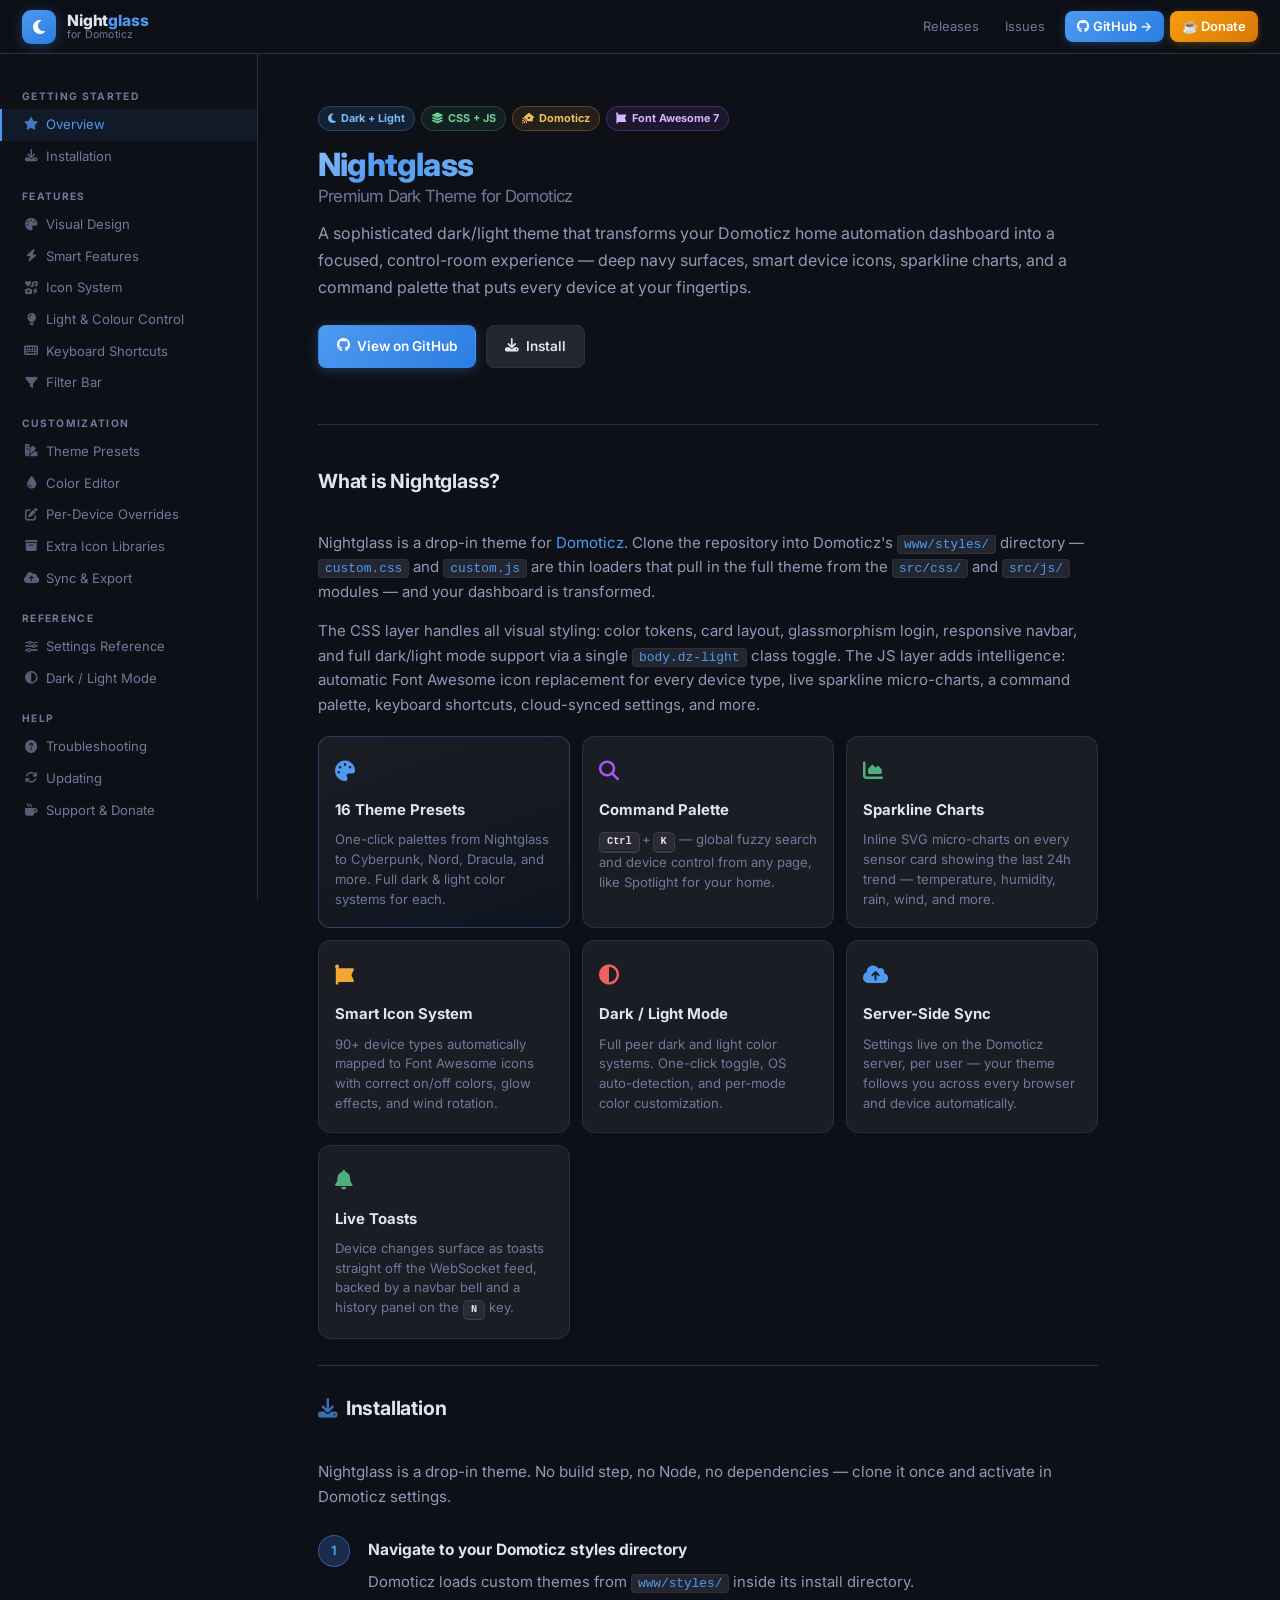
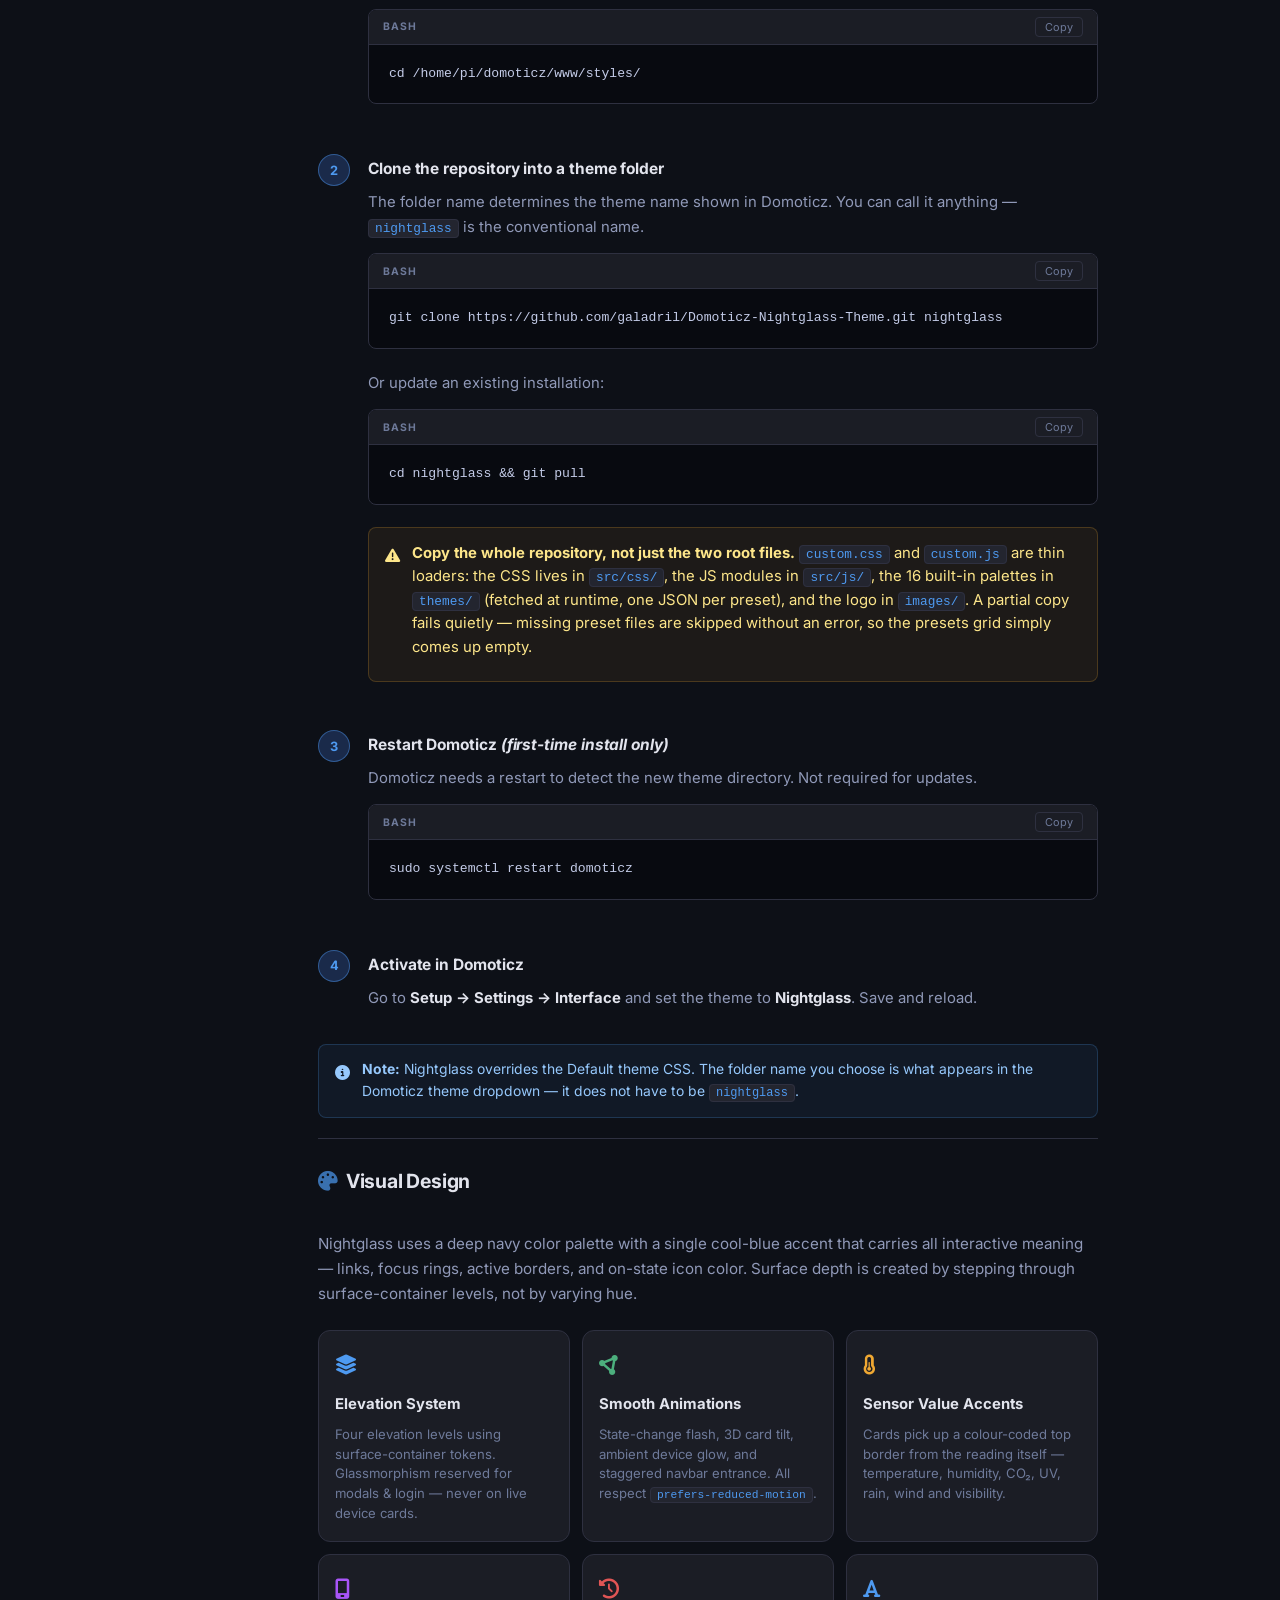
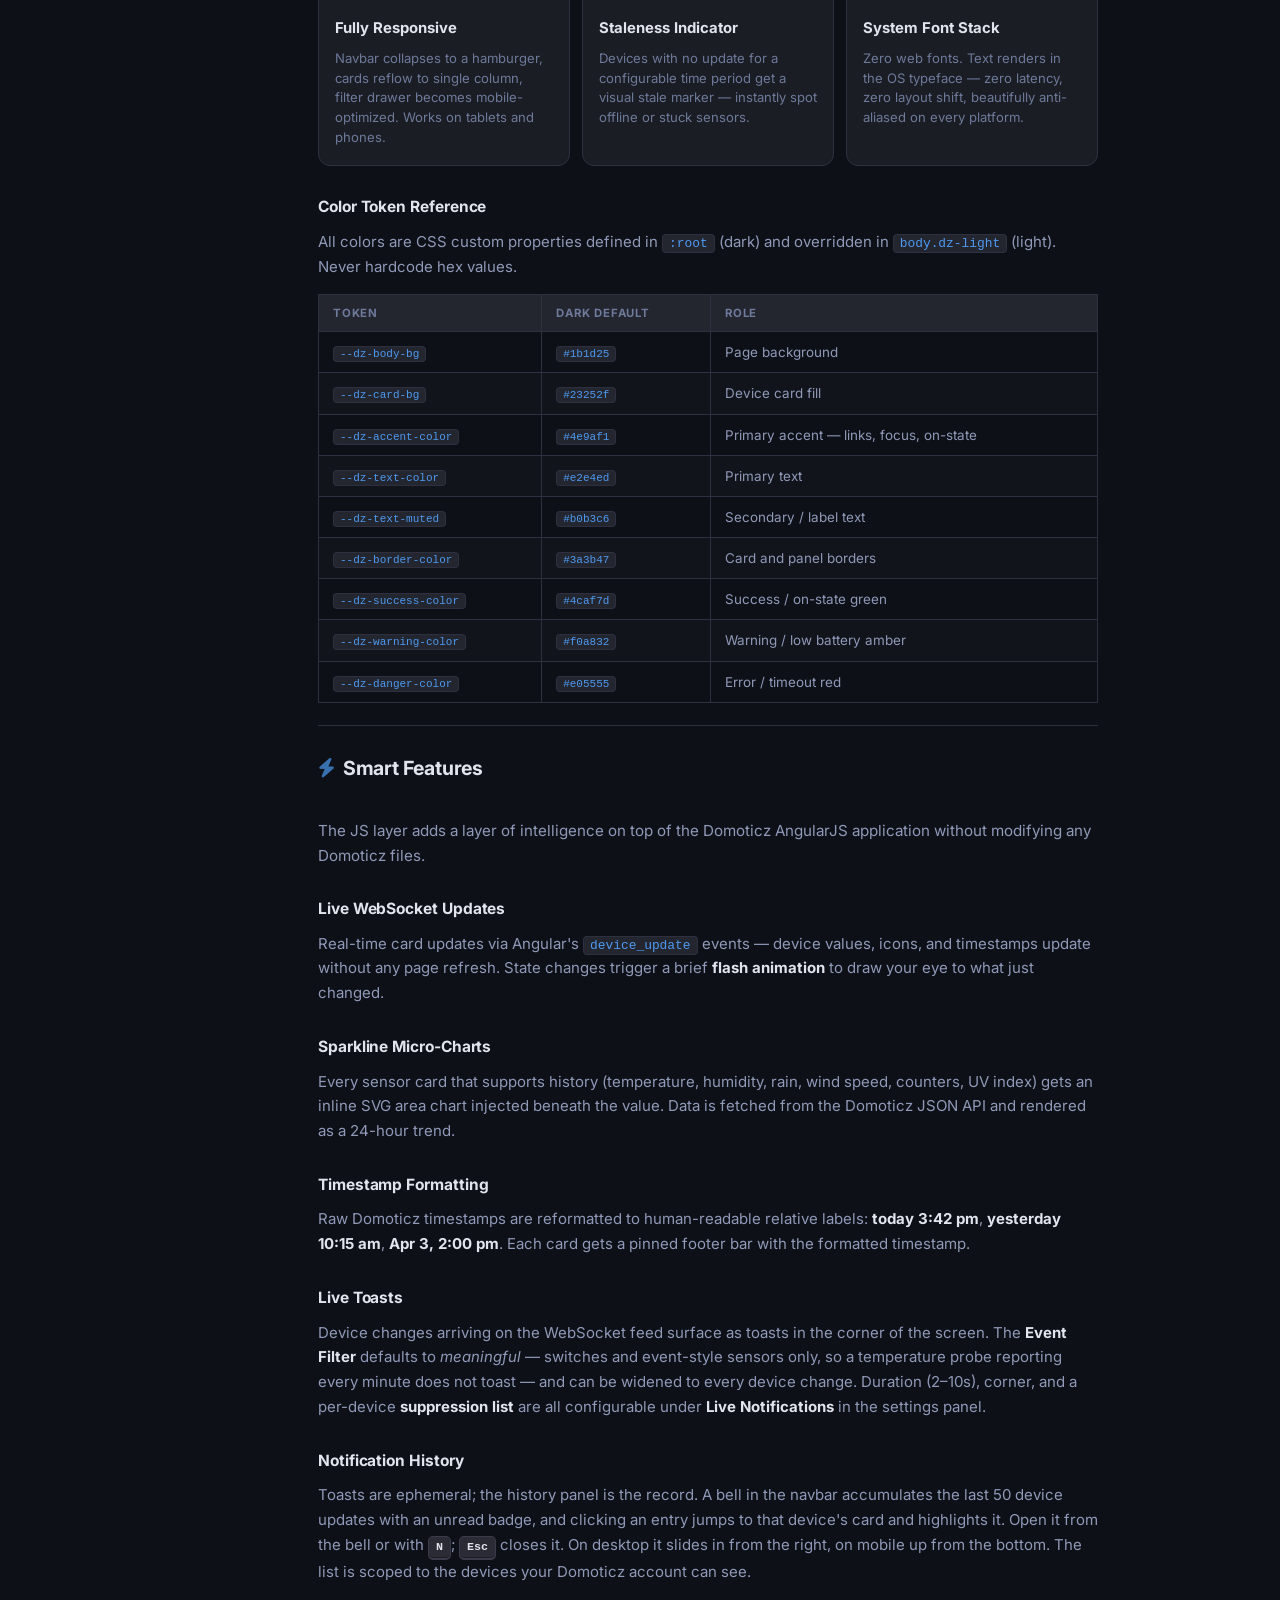
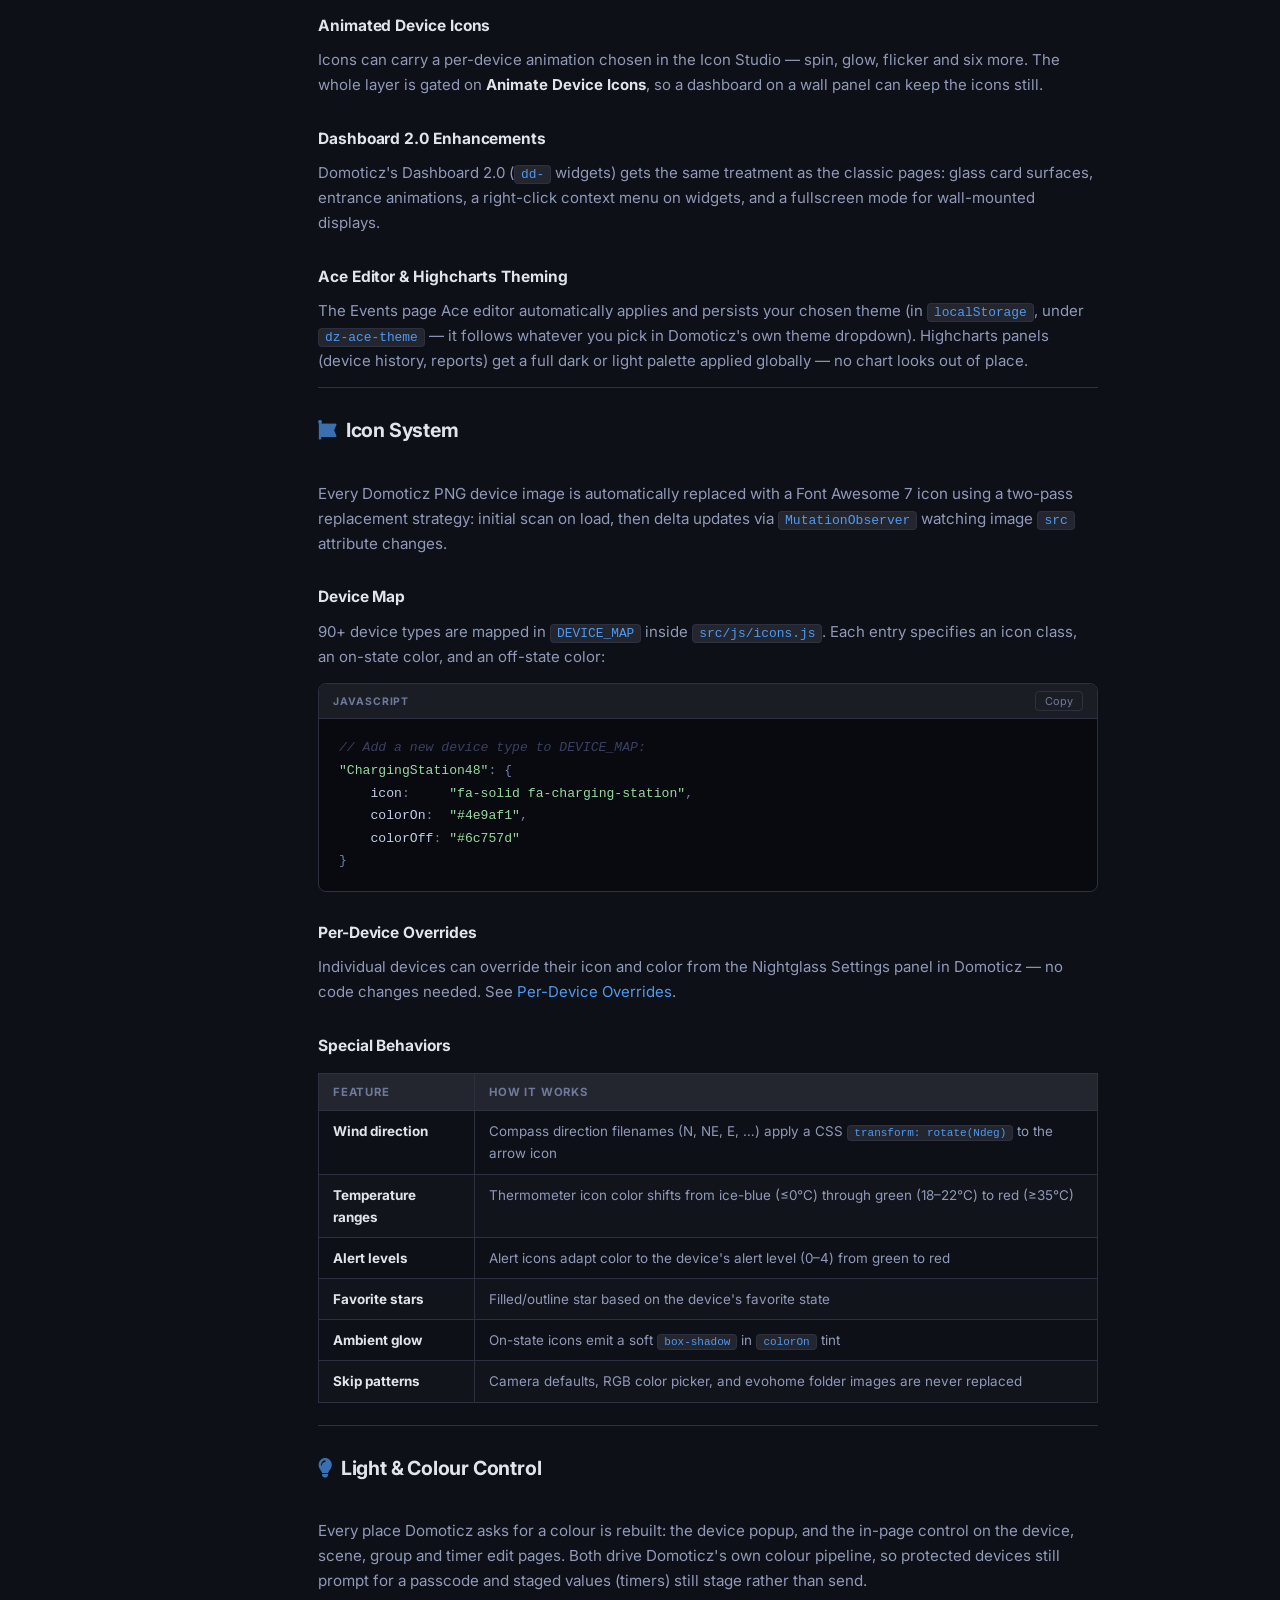
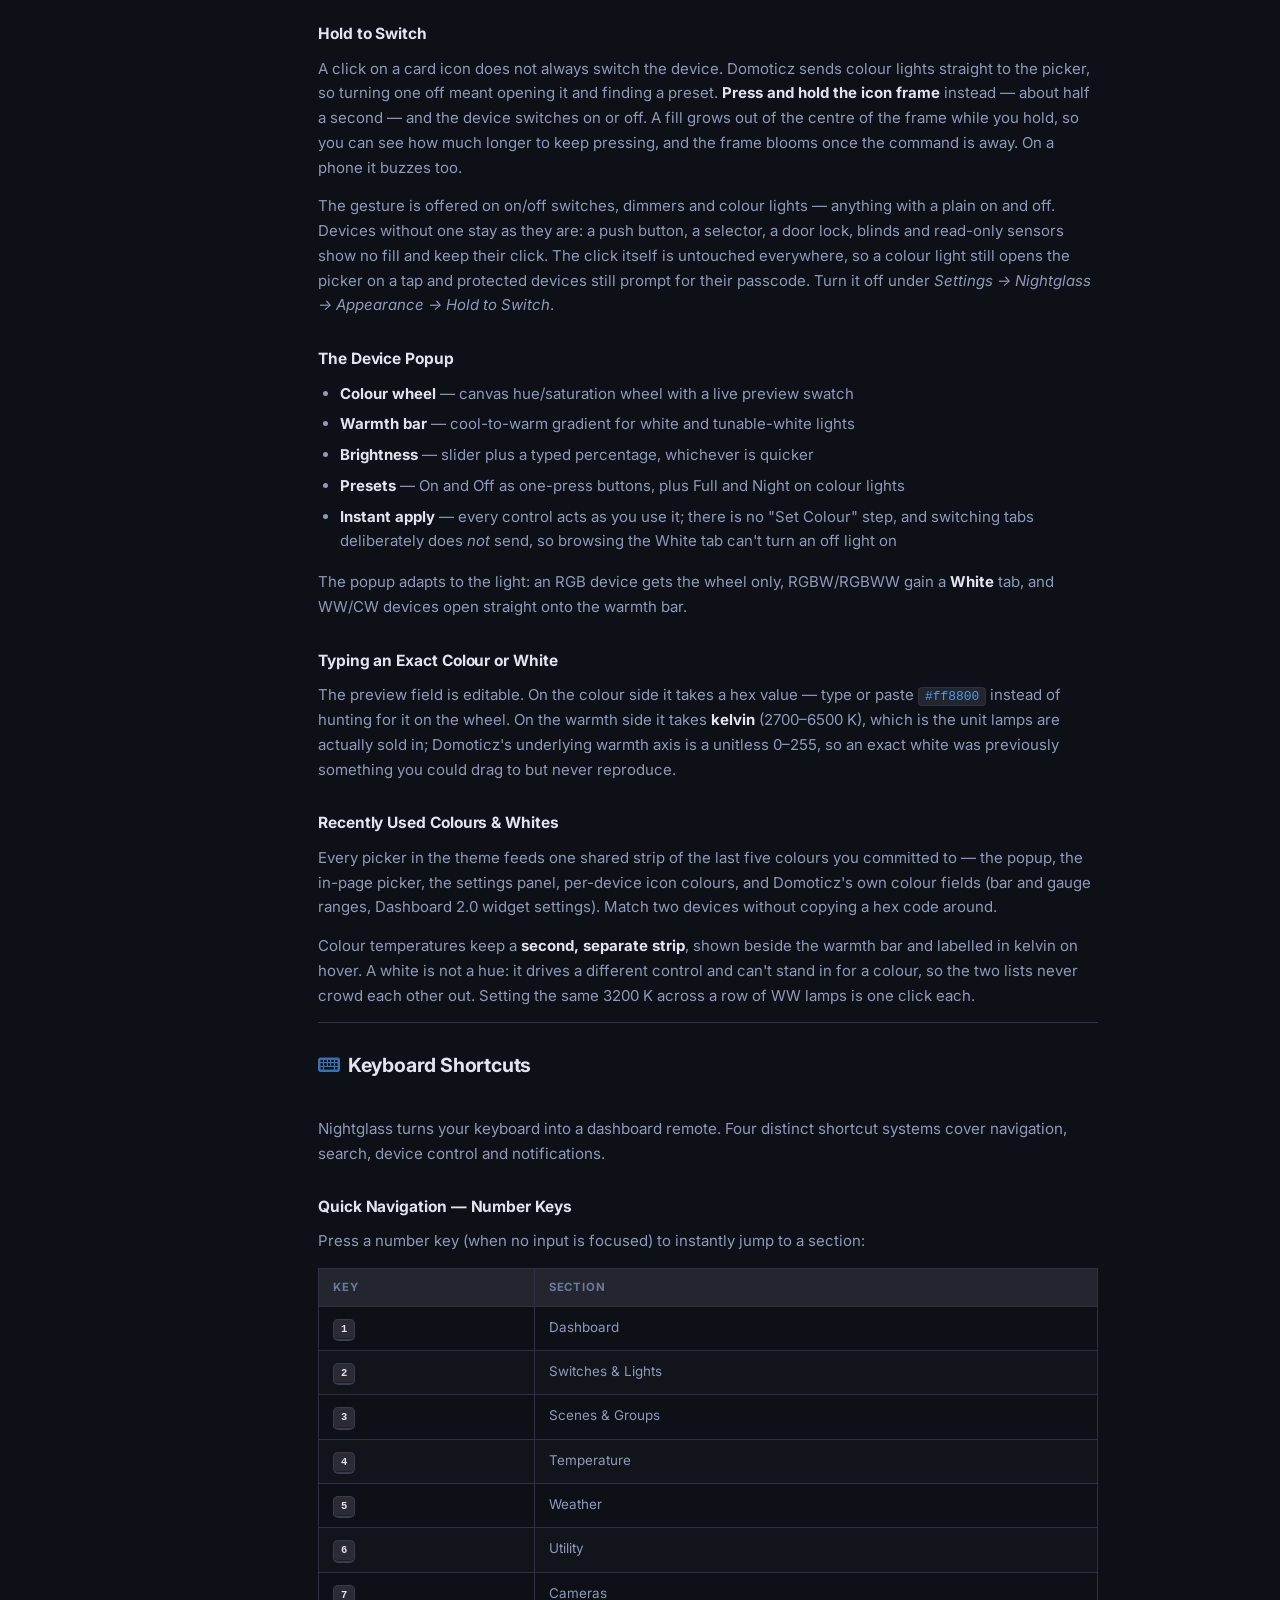
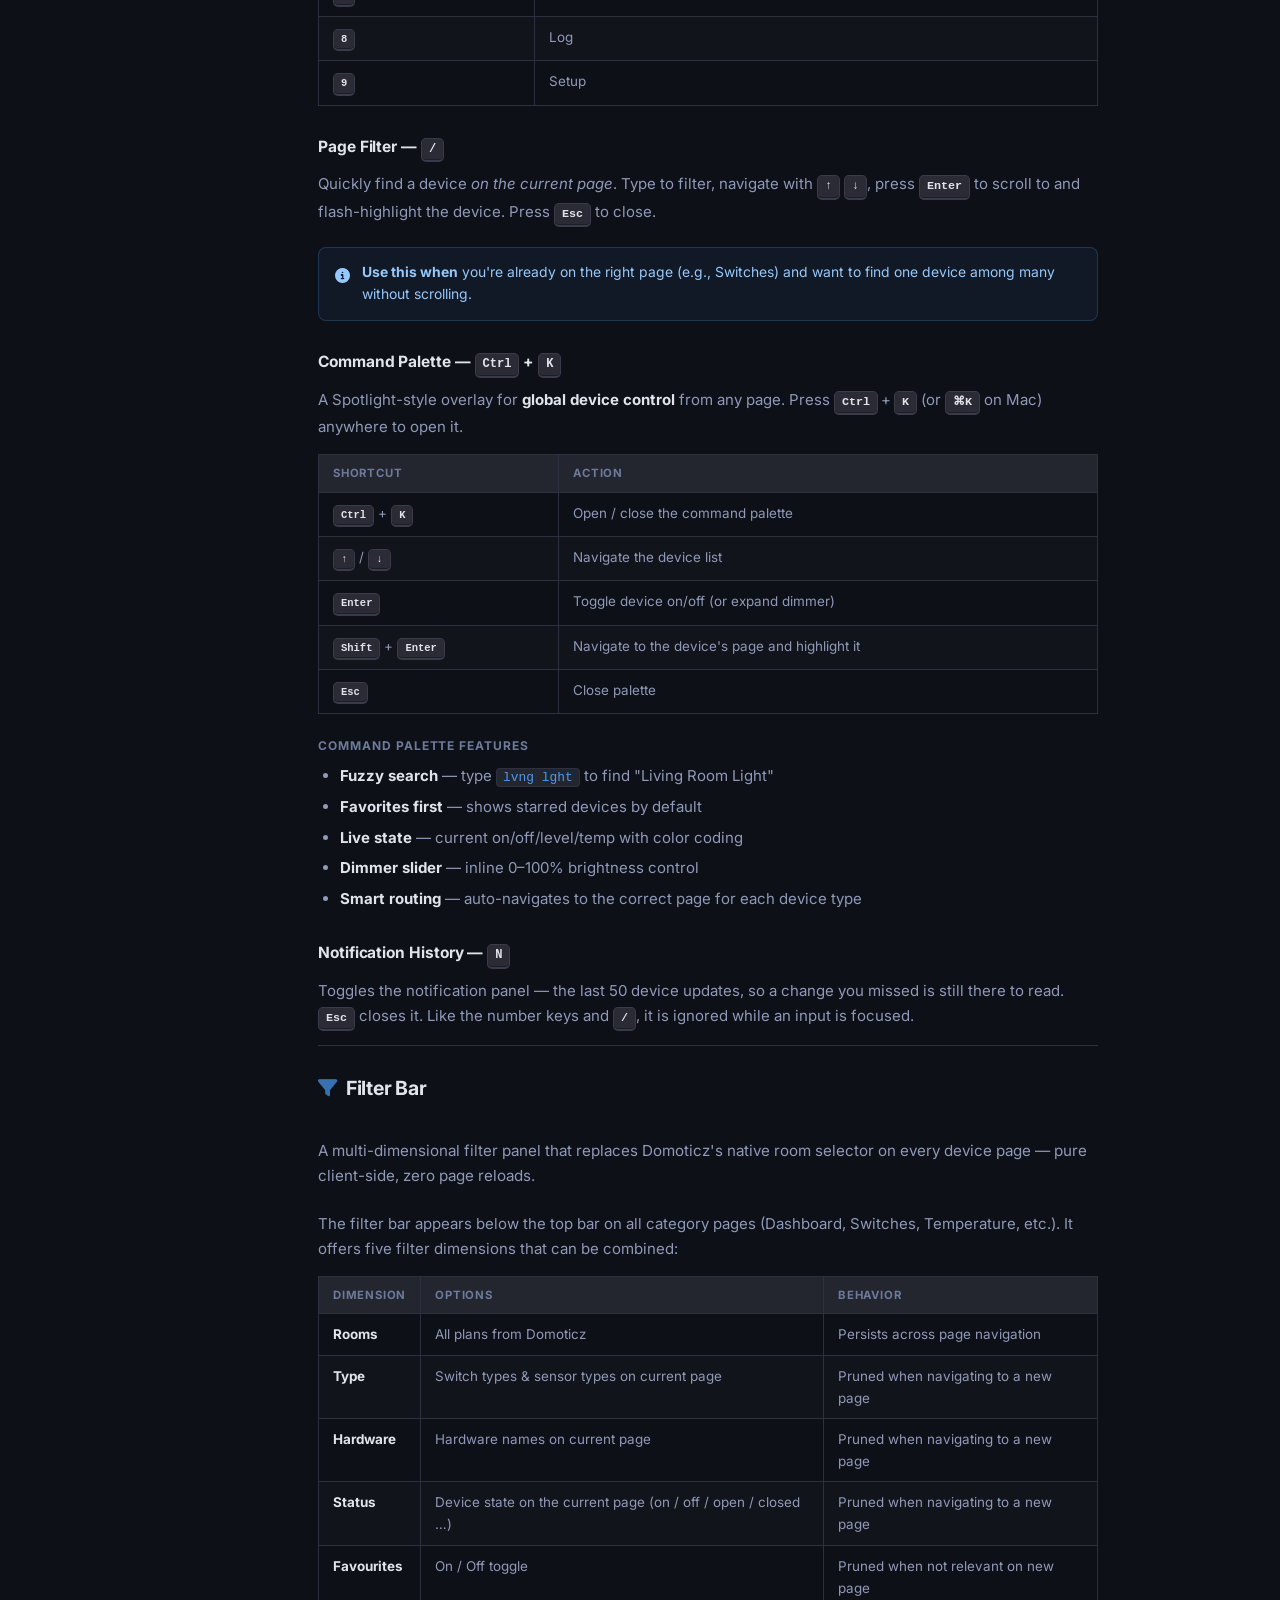
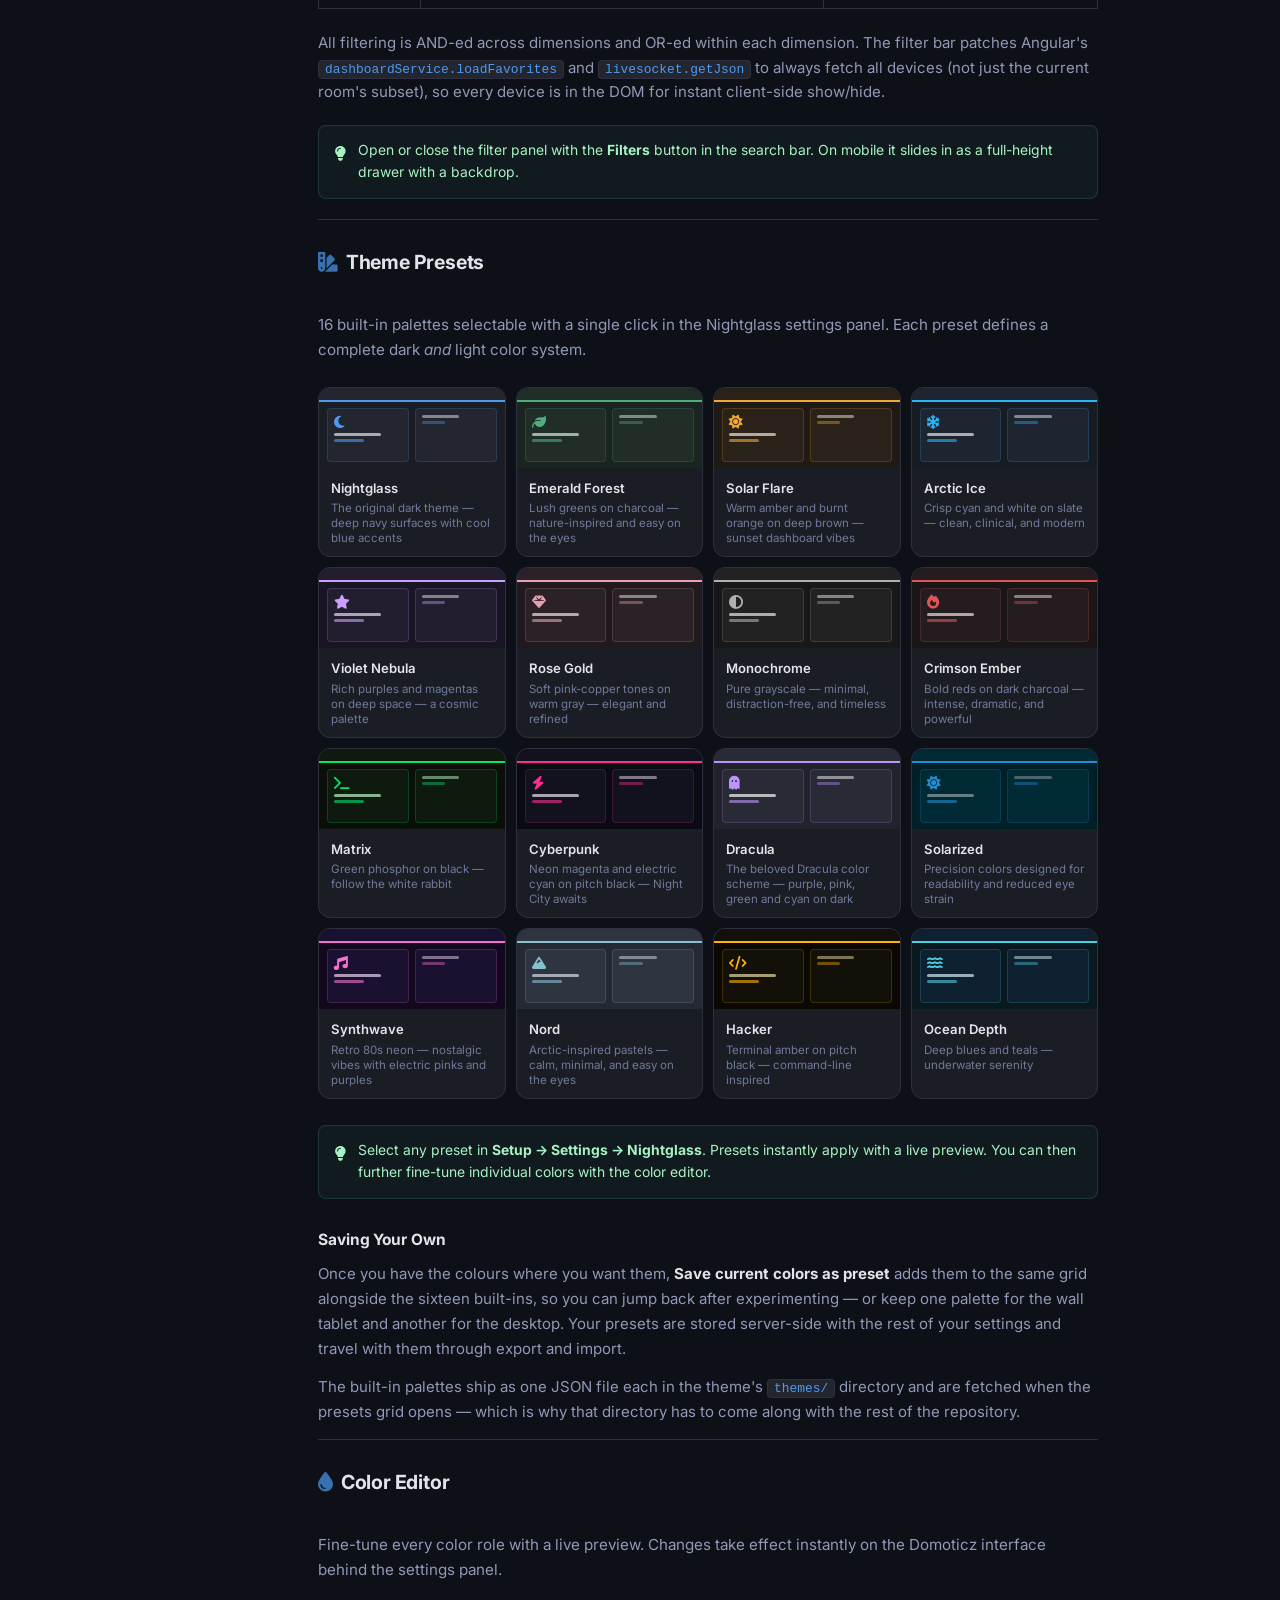
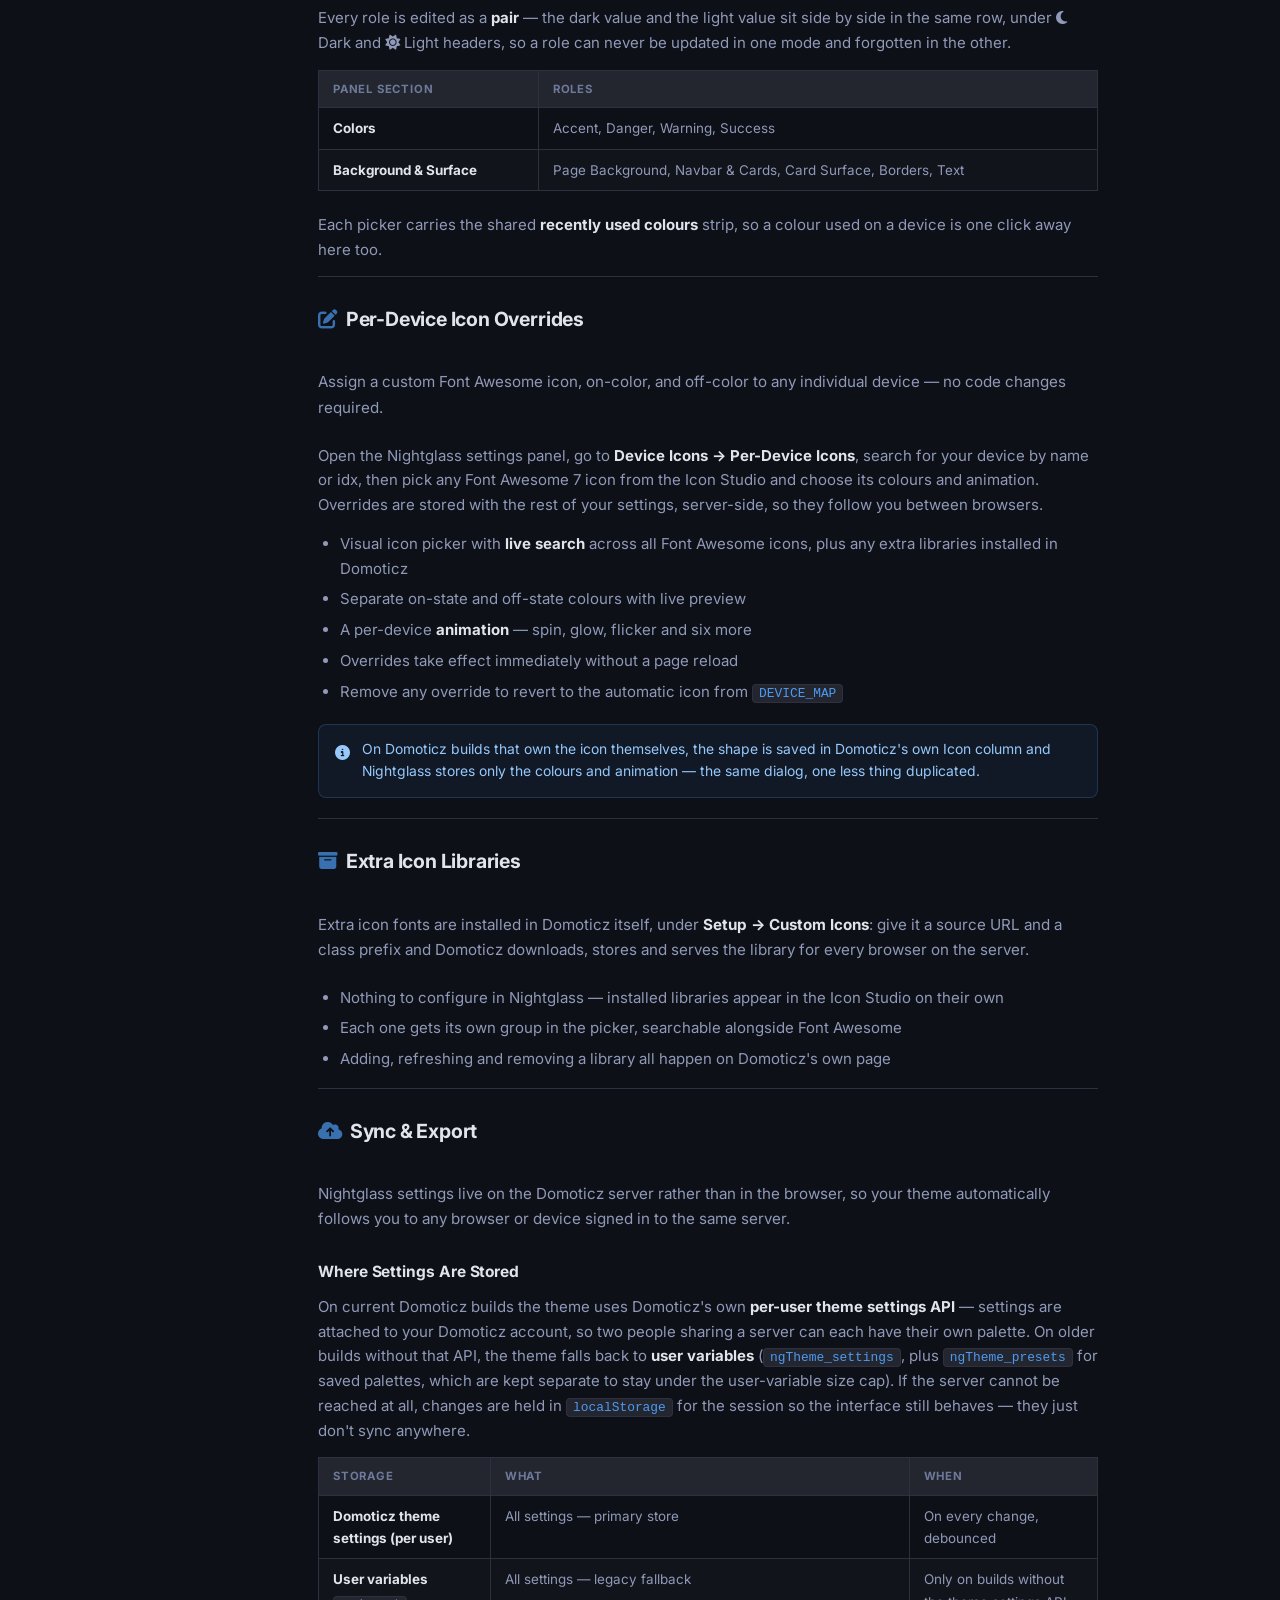
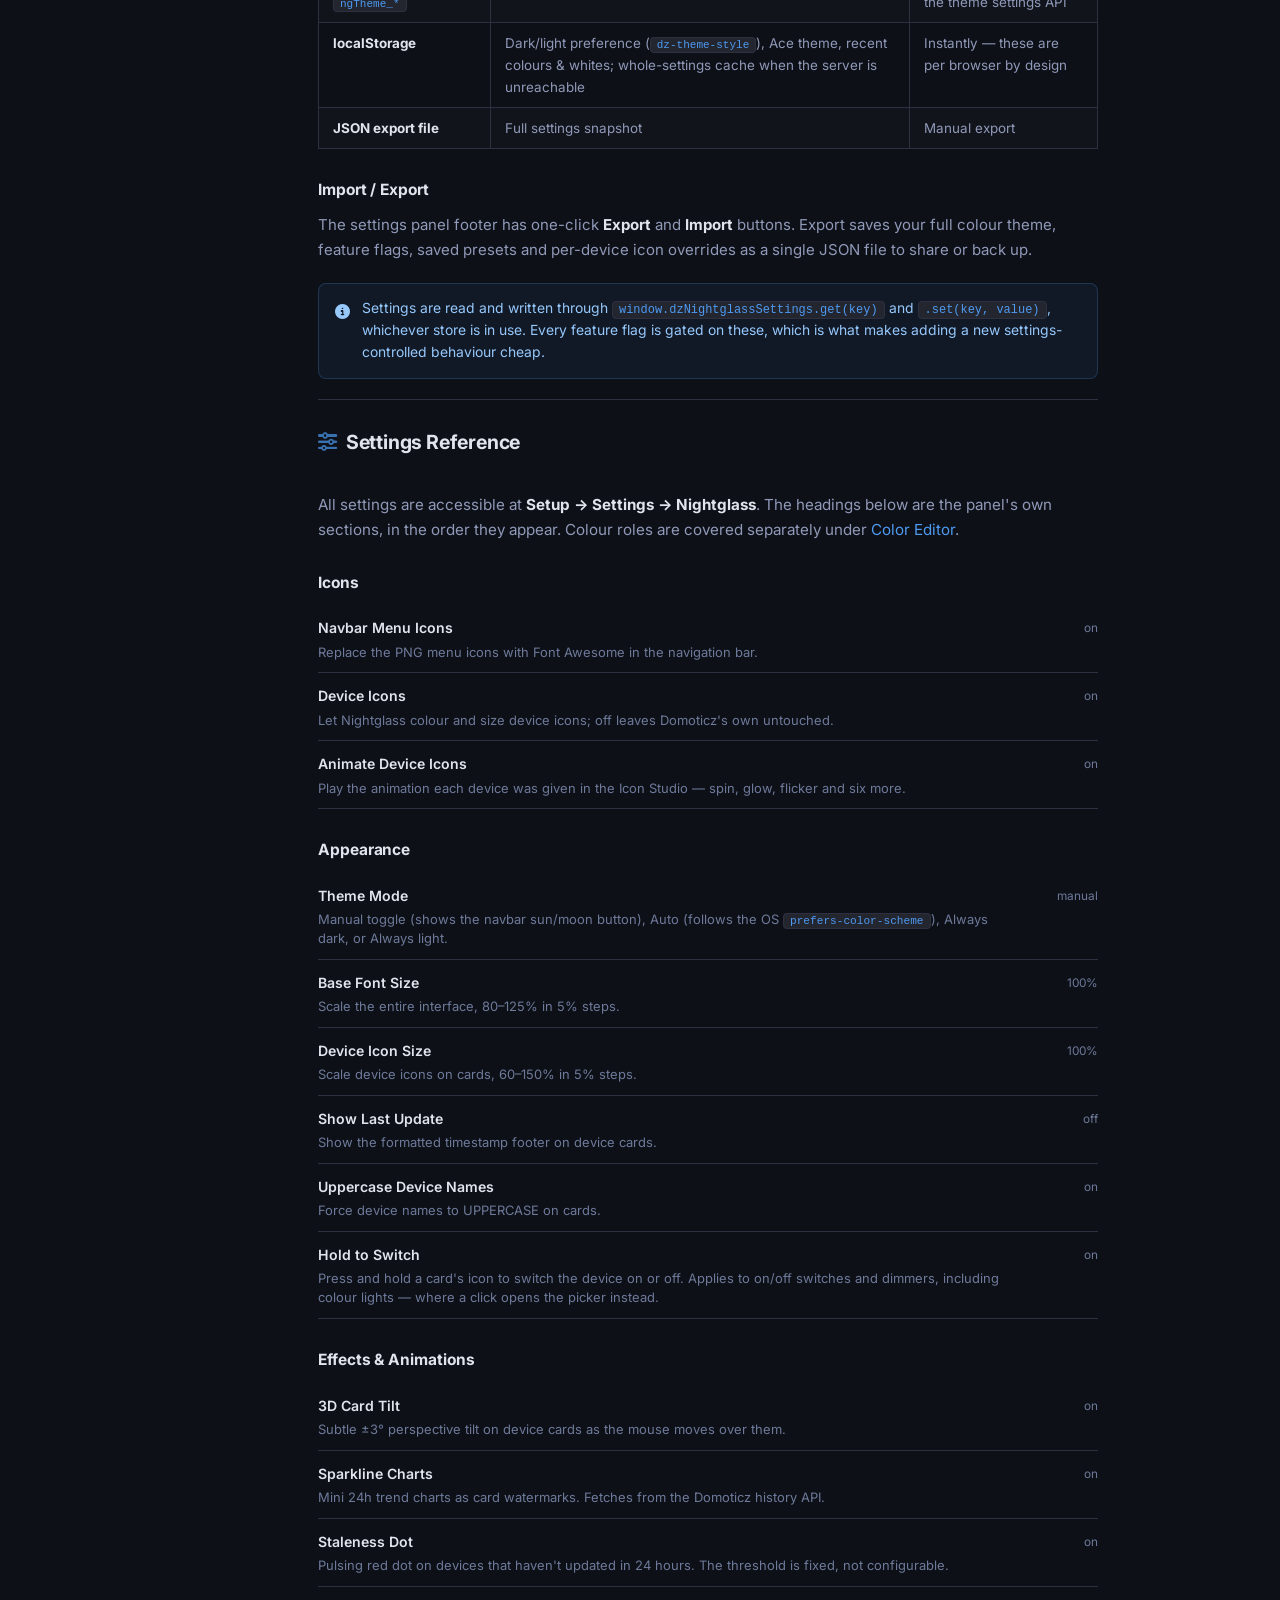
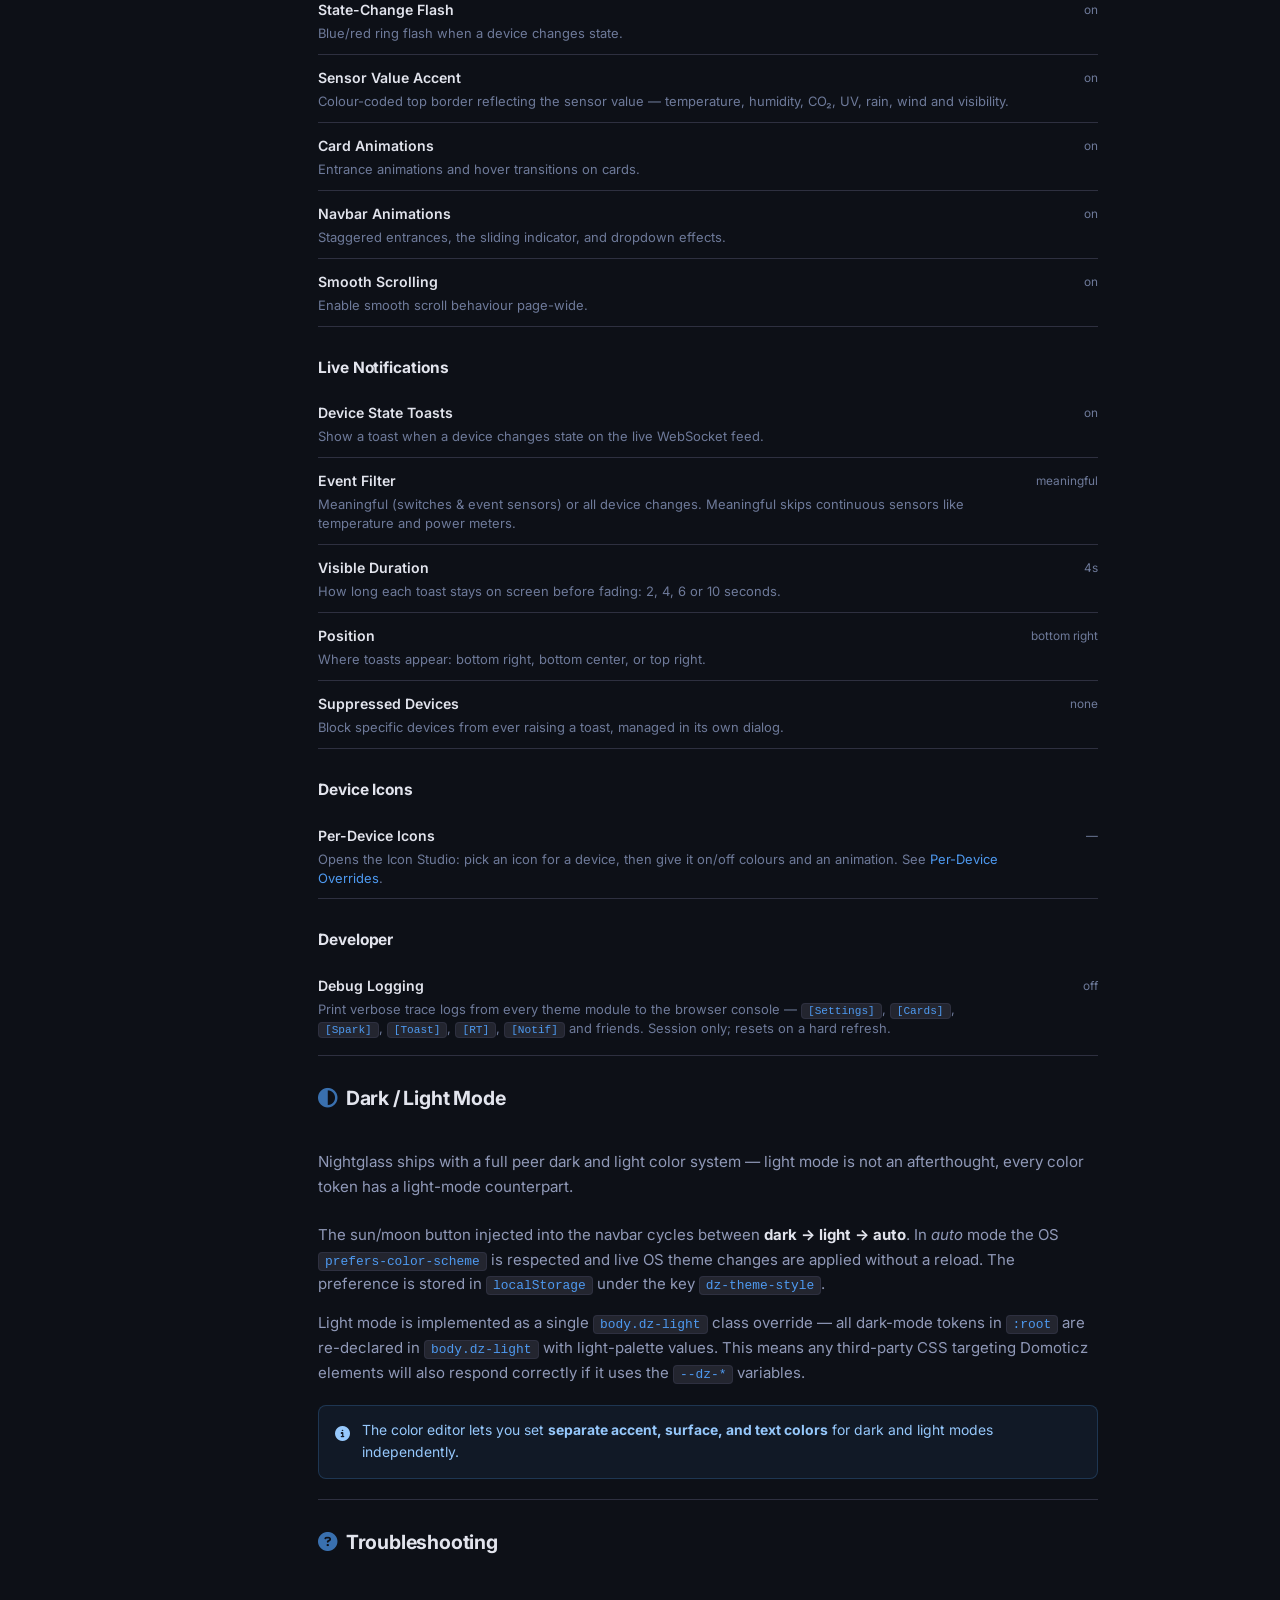
==== commit 884941d1: "Add "Hold to Switch" gesture for device cards Implemented a press-and-hold gesture on card icons to " ====
--- a/docs/index.html
+++ b/docs/index.html
@@ -871,6 +871,24 @@
         (timers) still stage rather than send.
     </p>
 
+    <h3>Hold to Switch</h3>
+    <p>
+        A click on a card icon does not always switch the device. Domoticz sends colour lights
+        straight to the picker, so turning one off meant opening it and finding a preset.
+        <strong>Press and hold the icon frame</strong> instead — about half a second — and the
+        device switches on or off. A fill grows out of the centre of the frame while you hold,
+        so you can see how much longer to keep pressing, and the frame blooms once the command
+        is away. On a phone it buzzes too.
+    </p>
+    <p>
+        The gesture is offered on on/off switches, dimmers and colour lights — anything with a
+        plain on and off. Devices without one stay as they are: a push button, a selector, a
+        door lock, blinds and read-only sensors show no fill and keep their click. The click
+        itself is untouched everywhere, so a colour light still opens the picker on a tap and
+        protected devices still prompt for their passcode. Turn it off under
+        <em>Settings → Nightglass → Appearance → Hold to Switch</em>.
+    </p>
+
     <h3>The Device Popup</h3>
     <ul>
         <li><strong>Colour wheel</strong> — canvas hue/saturation wheel with a live preview swatch</li>
@@ -1649,6 +1667,13 @@
         </div>
         <div class="setting-default">on</div>
     </div>
+    <div class="setting-row">
+        <div>
+            <div class="setting-name">Hold to Switch</div>
+            <div class="setting-desc">Press and hold a card's icon to switch the device on or off. Applies to on/off switches and dimmers, including colour lights — where a click opens the picker instead.</div>
+        </div>
+        <div class="setting-default">on</div>
+    </div>
 
     <h3>Effects &amp; Animations</h3>
     <div class="setting-row">
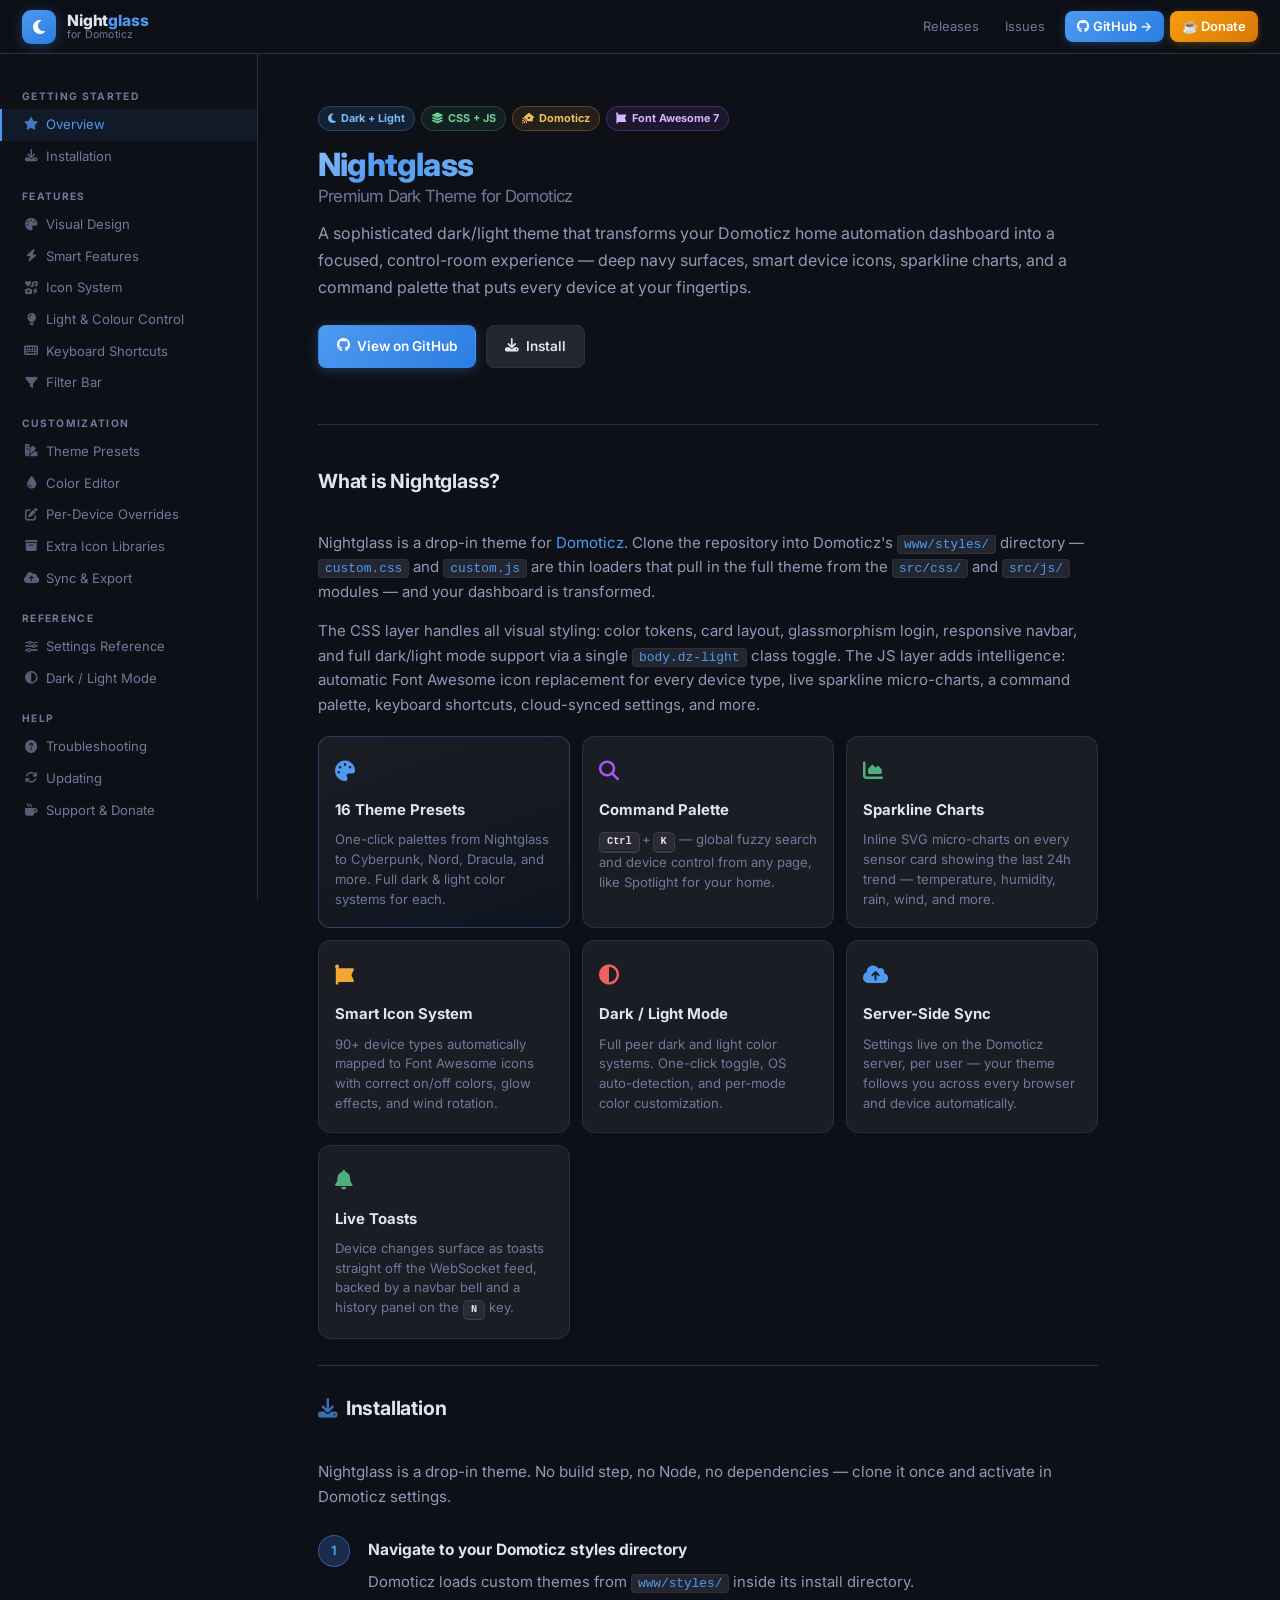
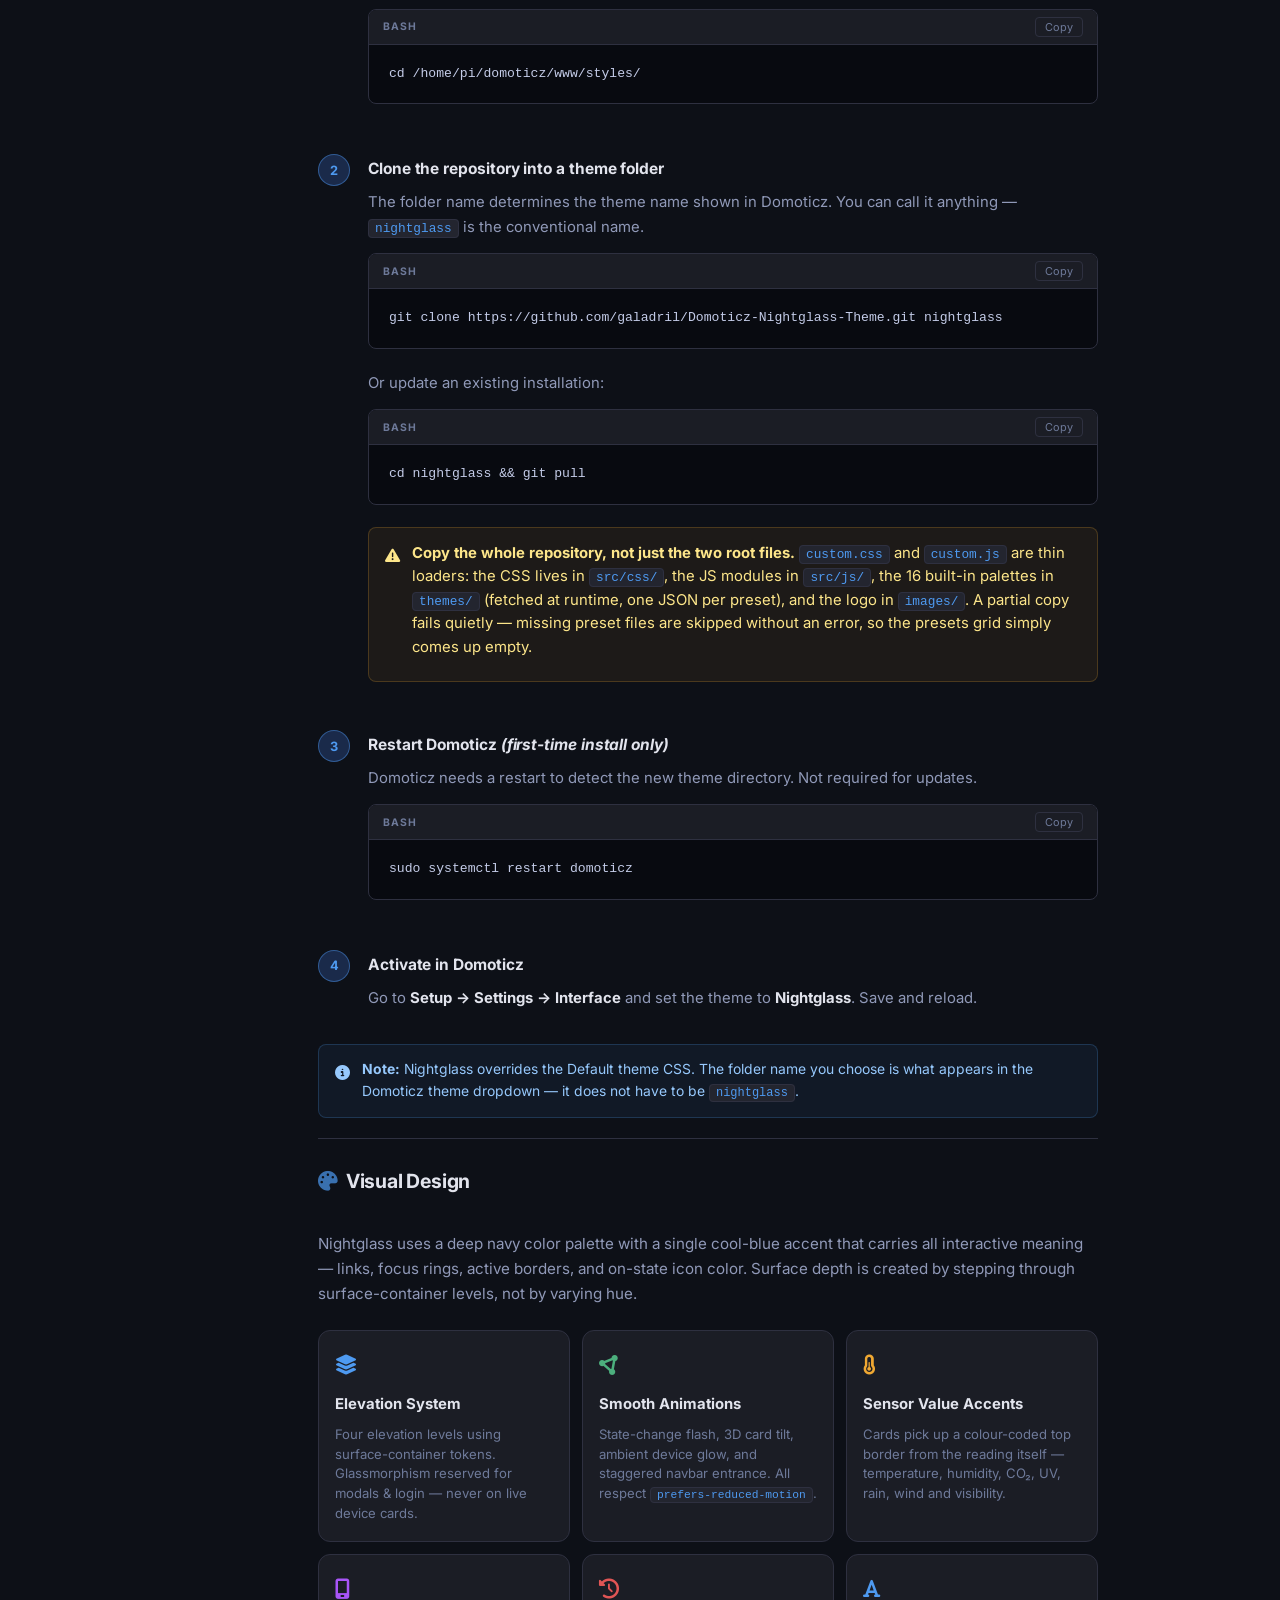
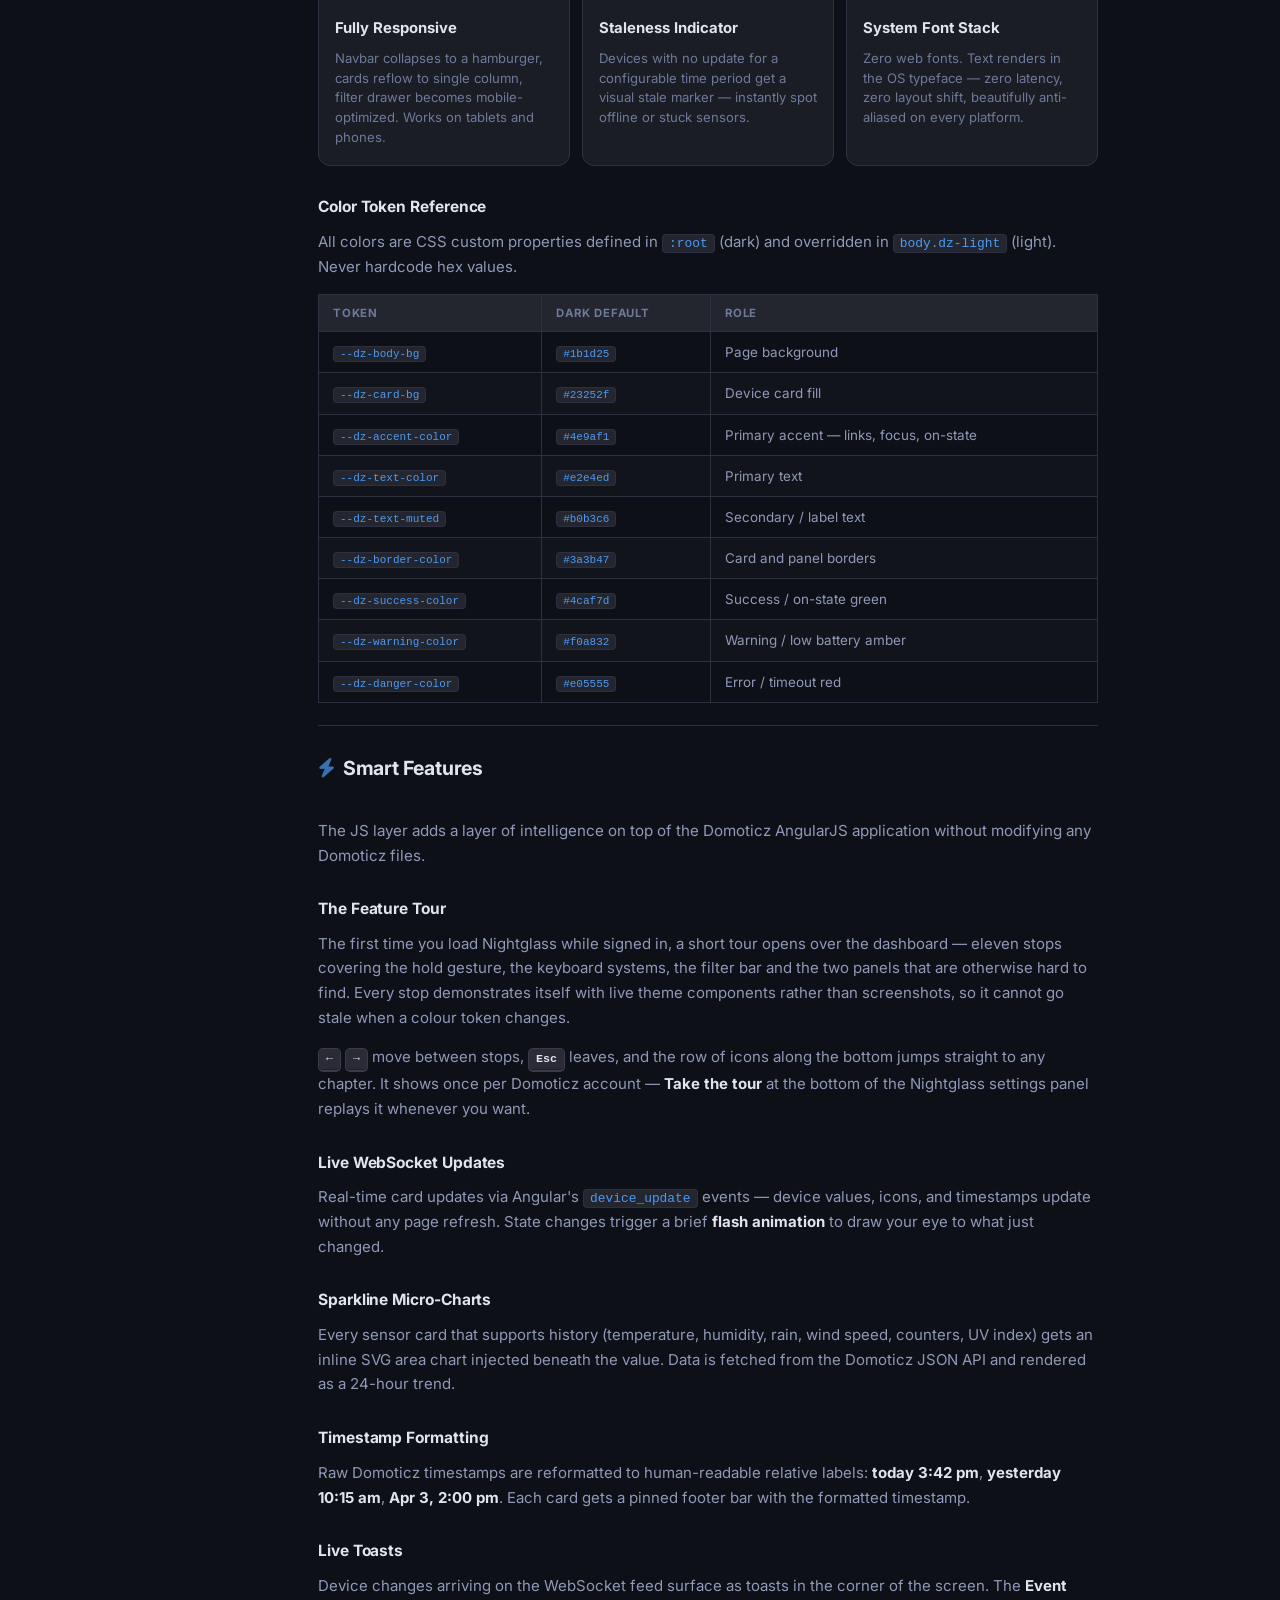
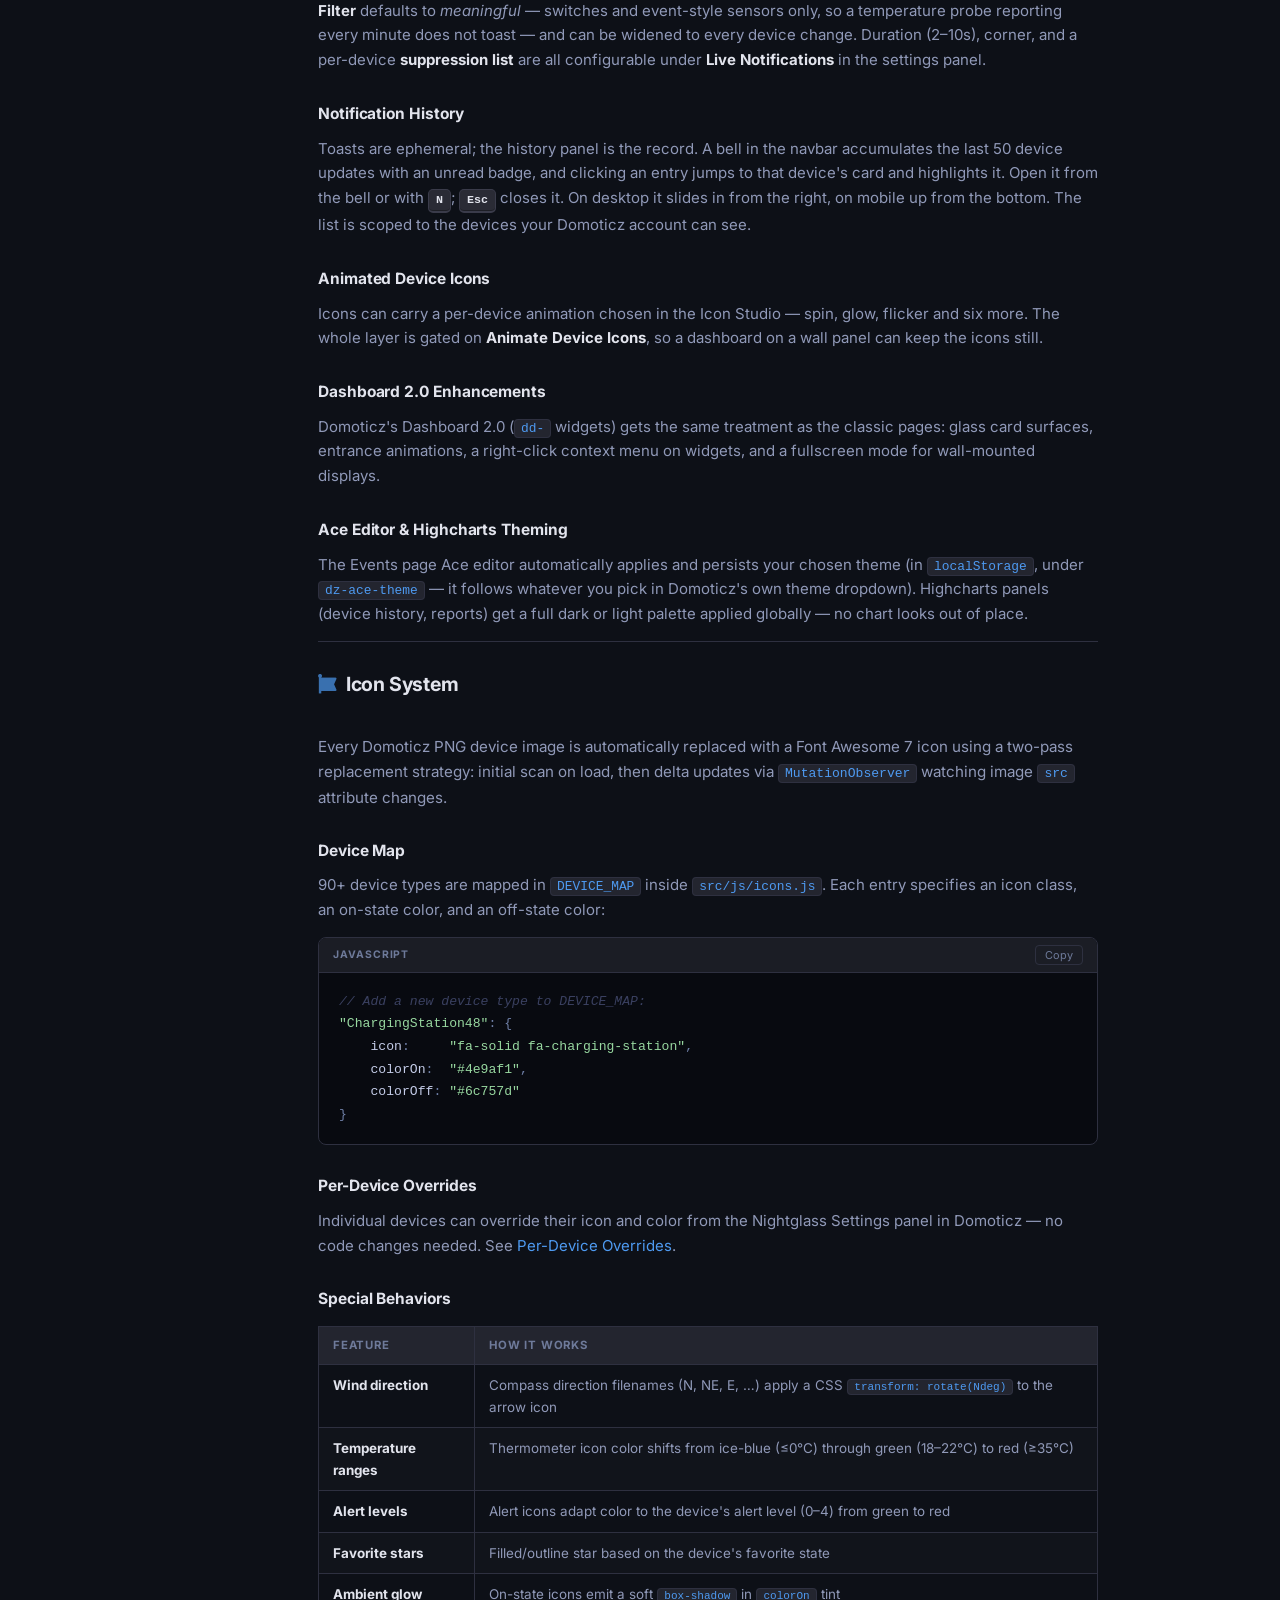
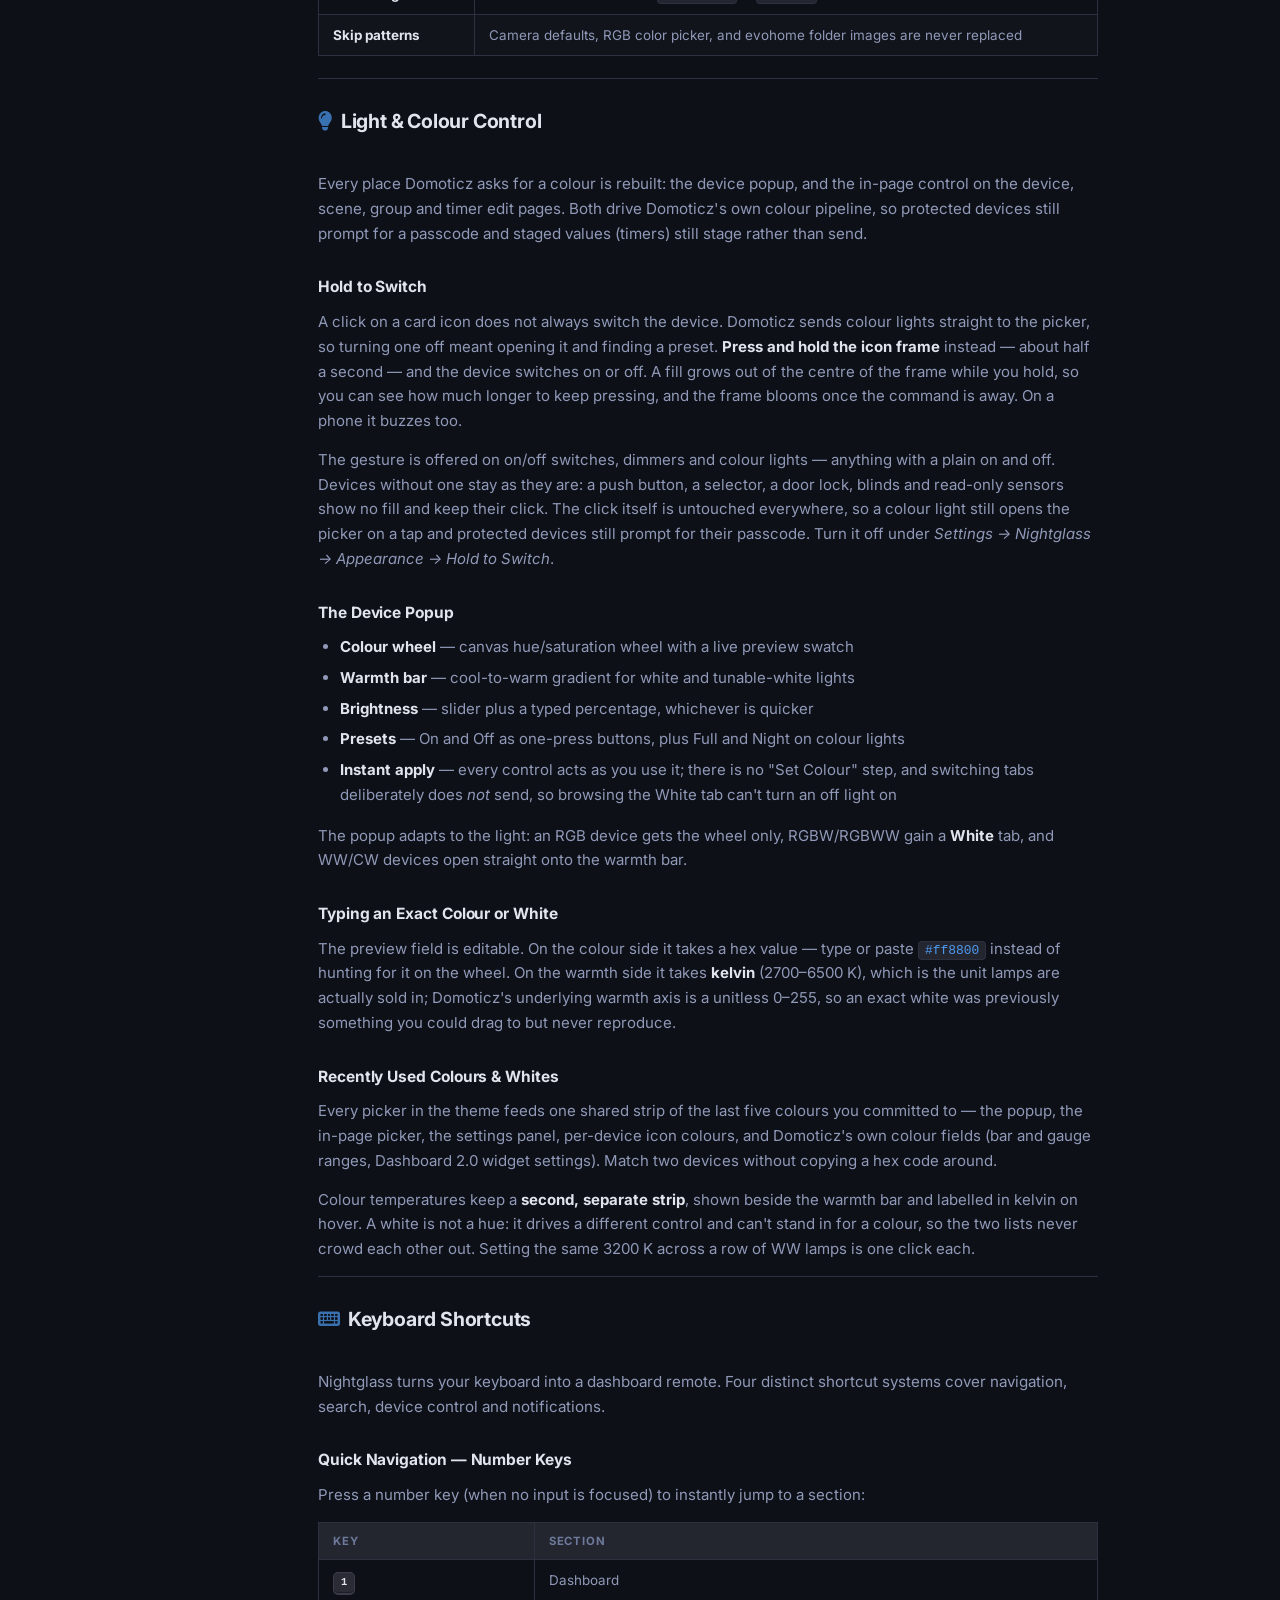
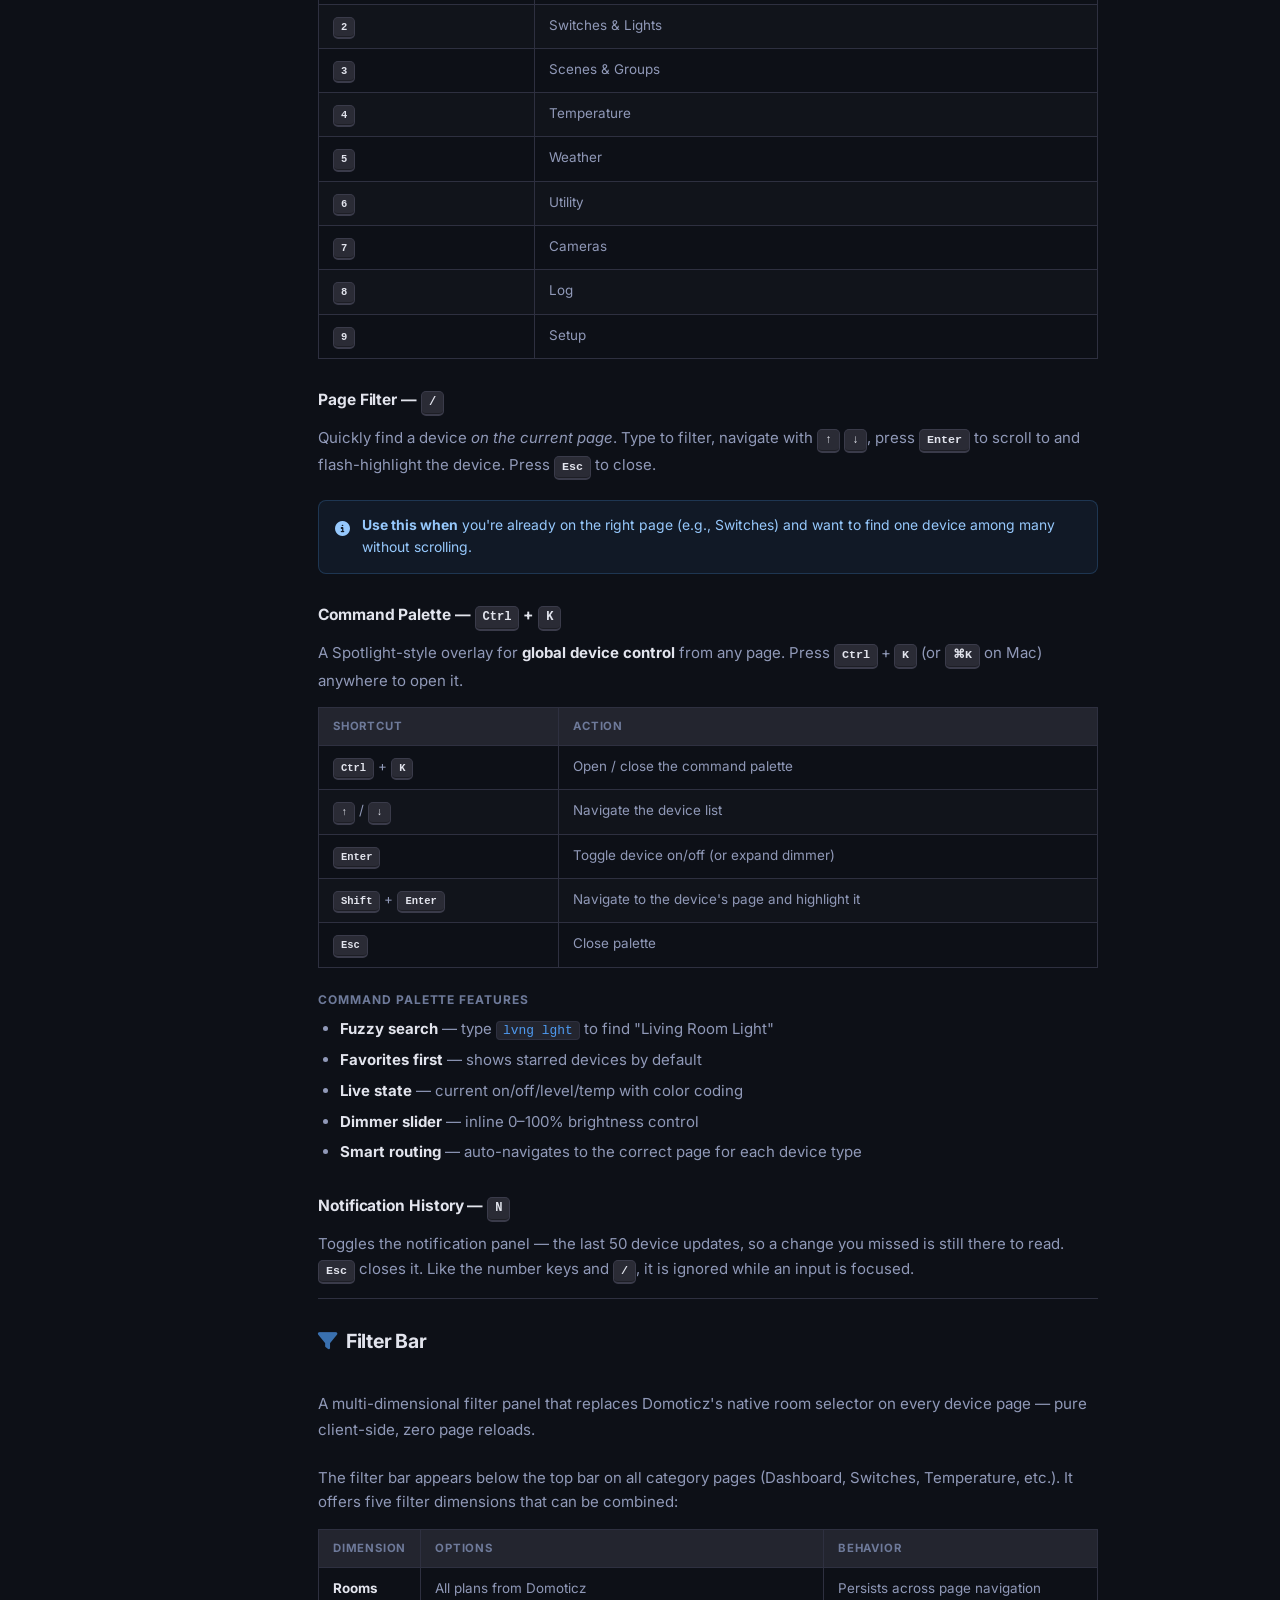
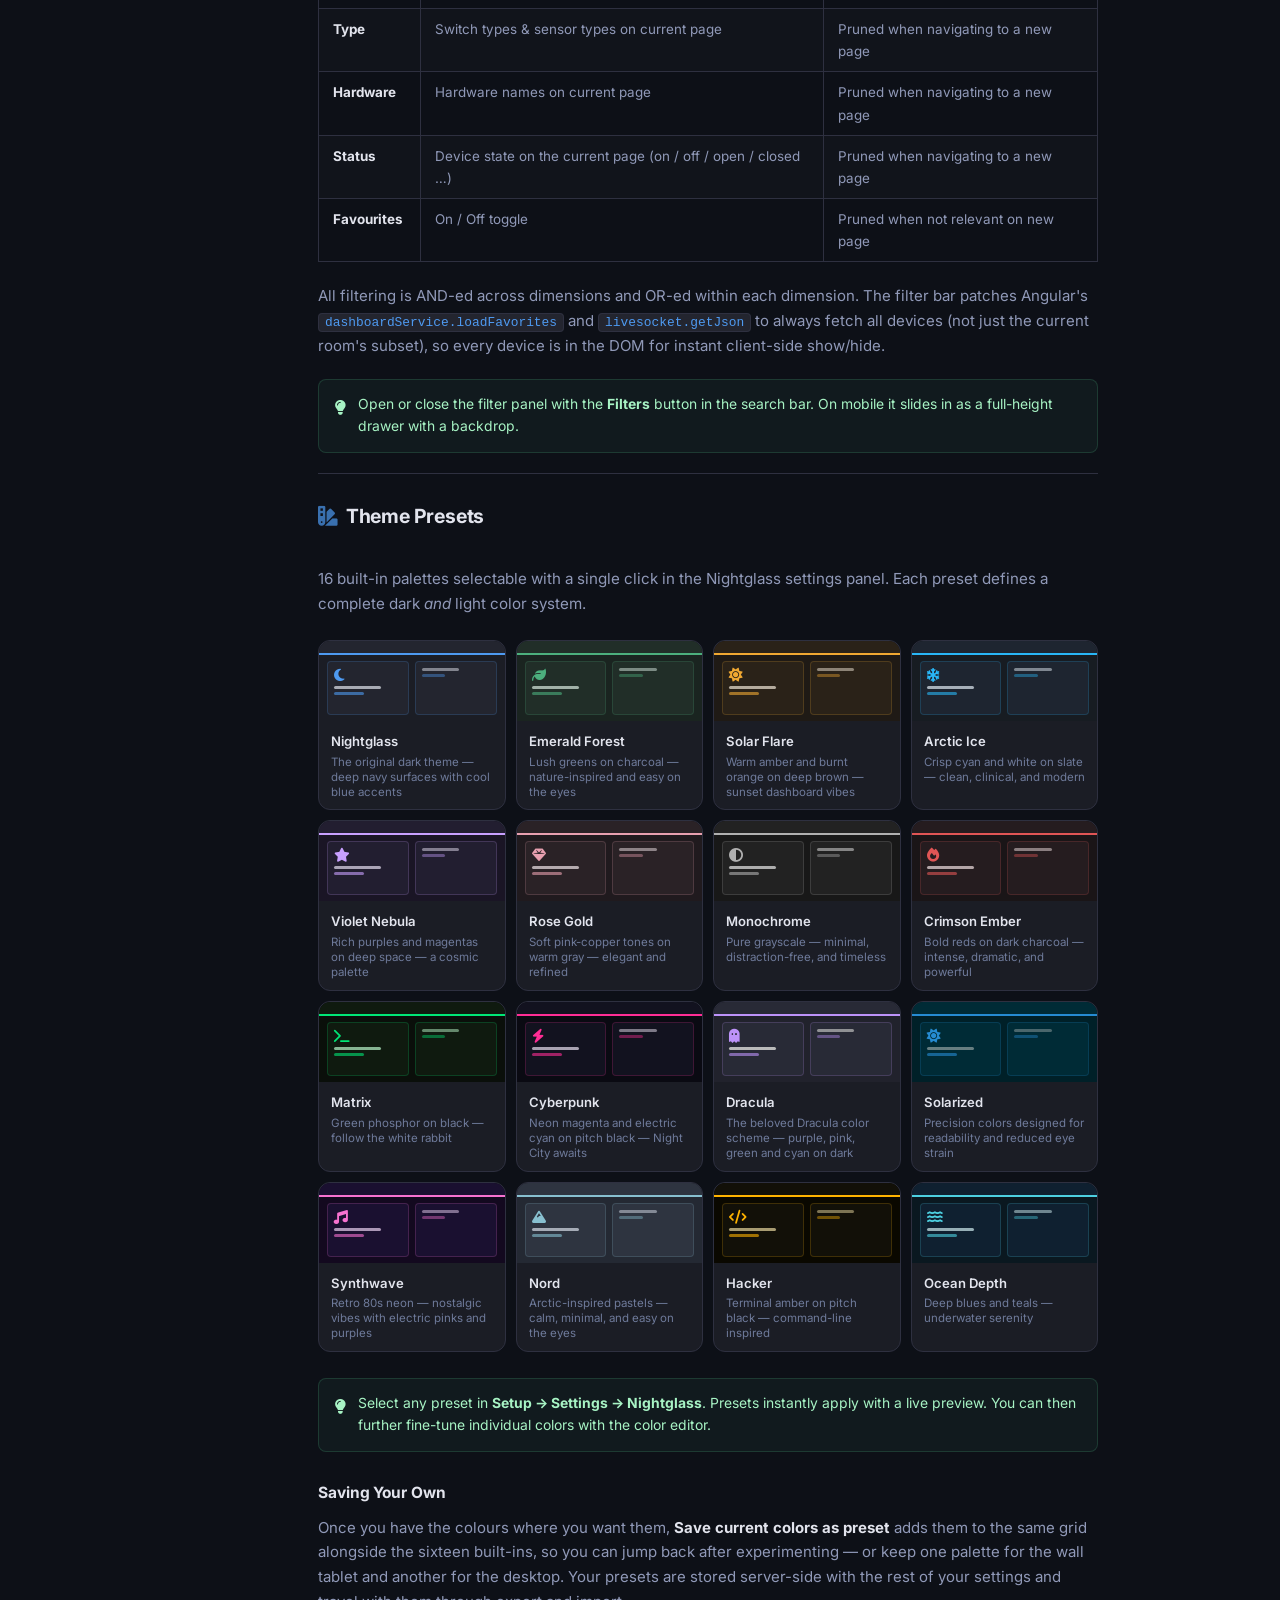
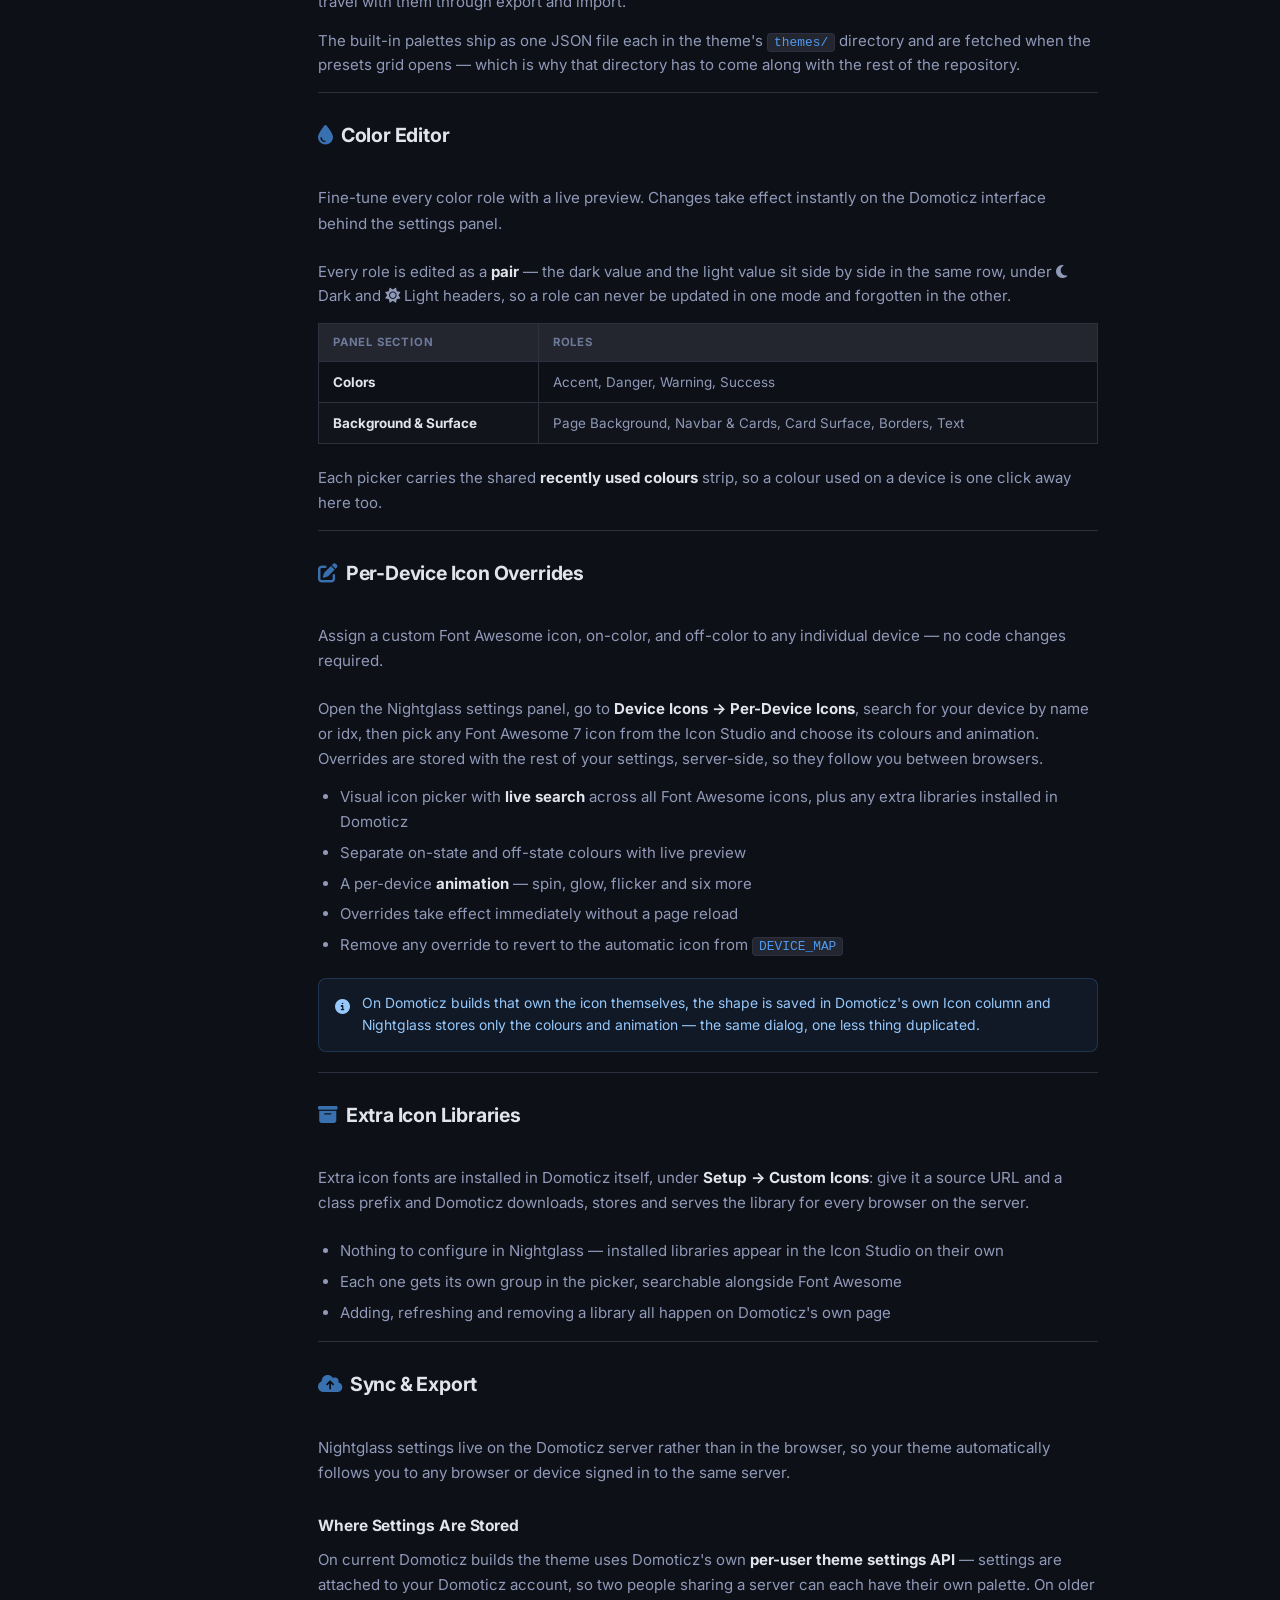
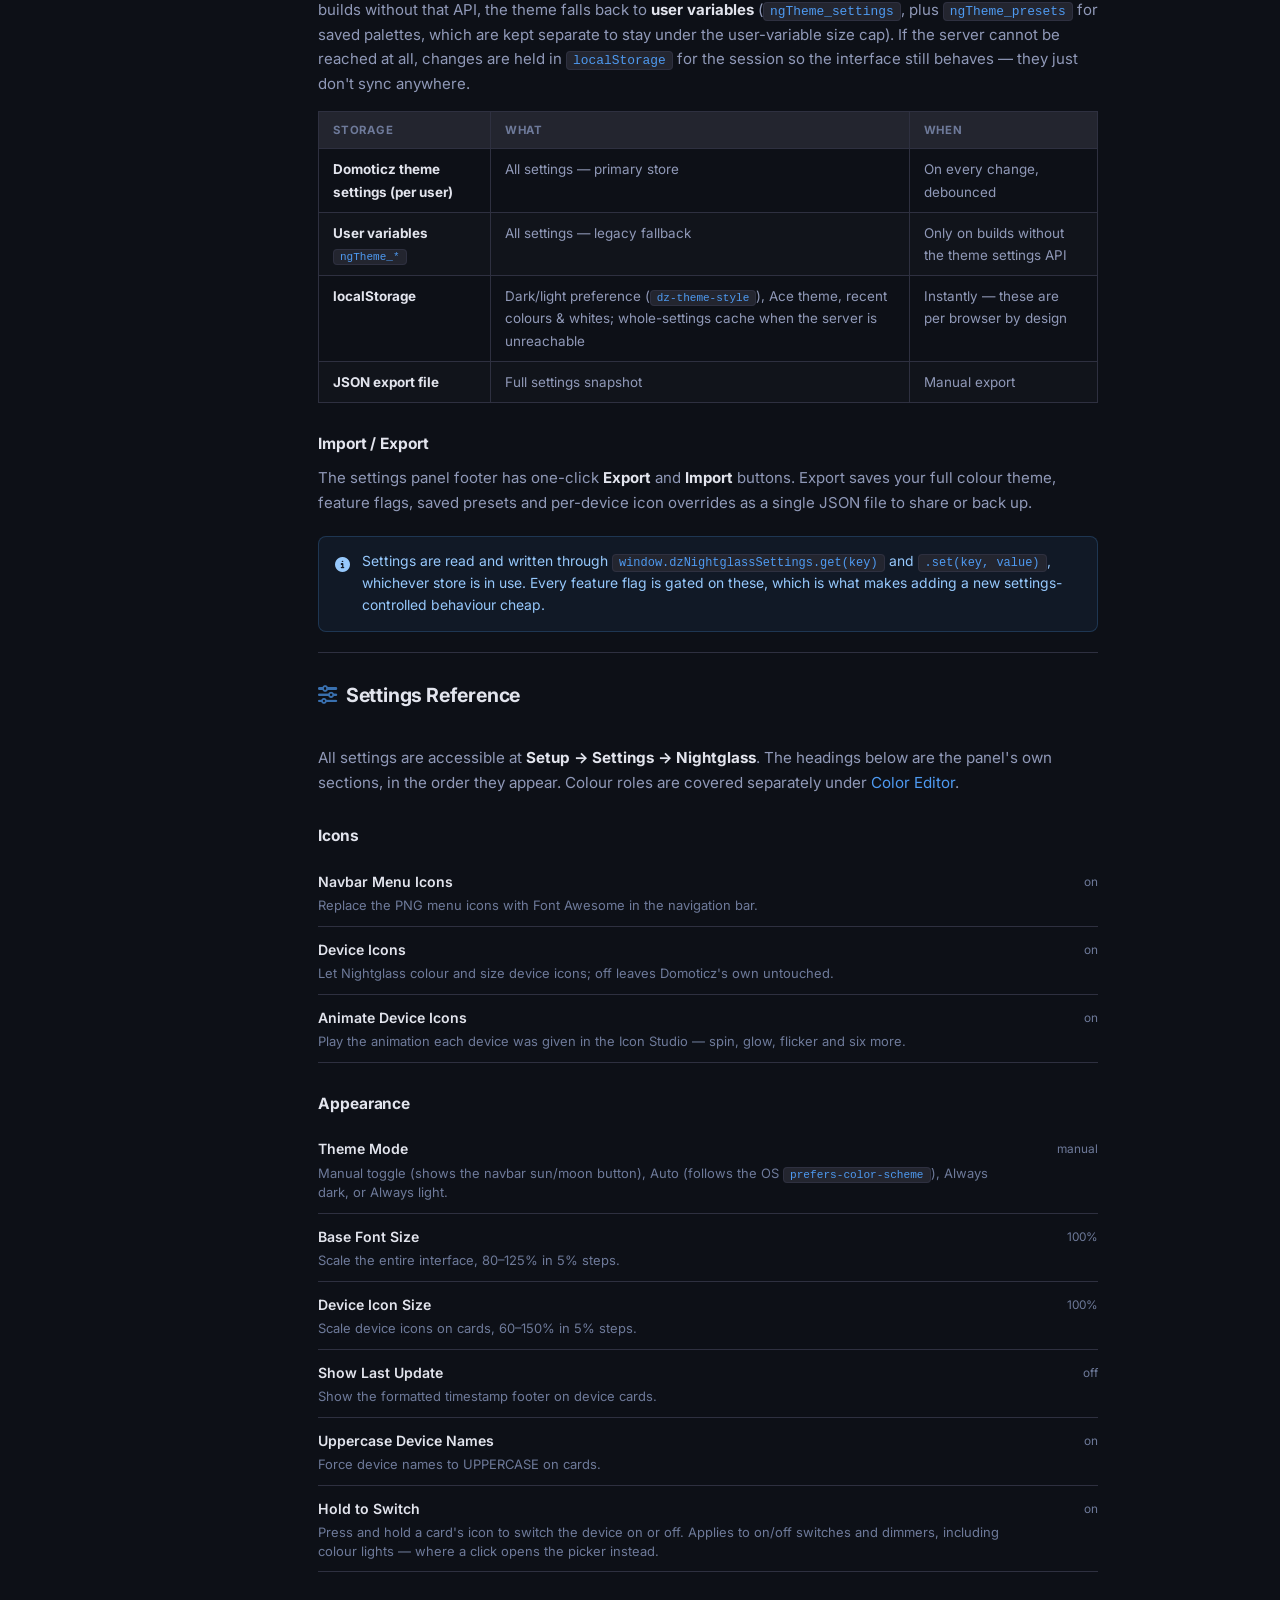
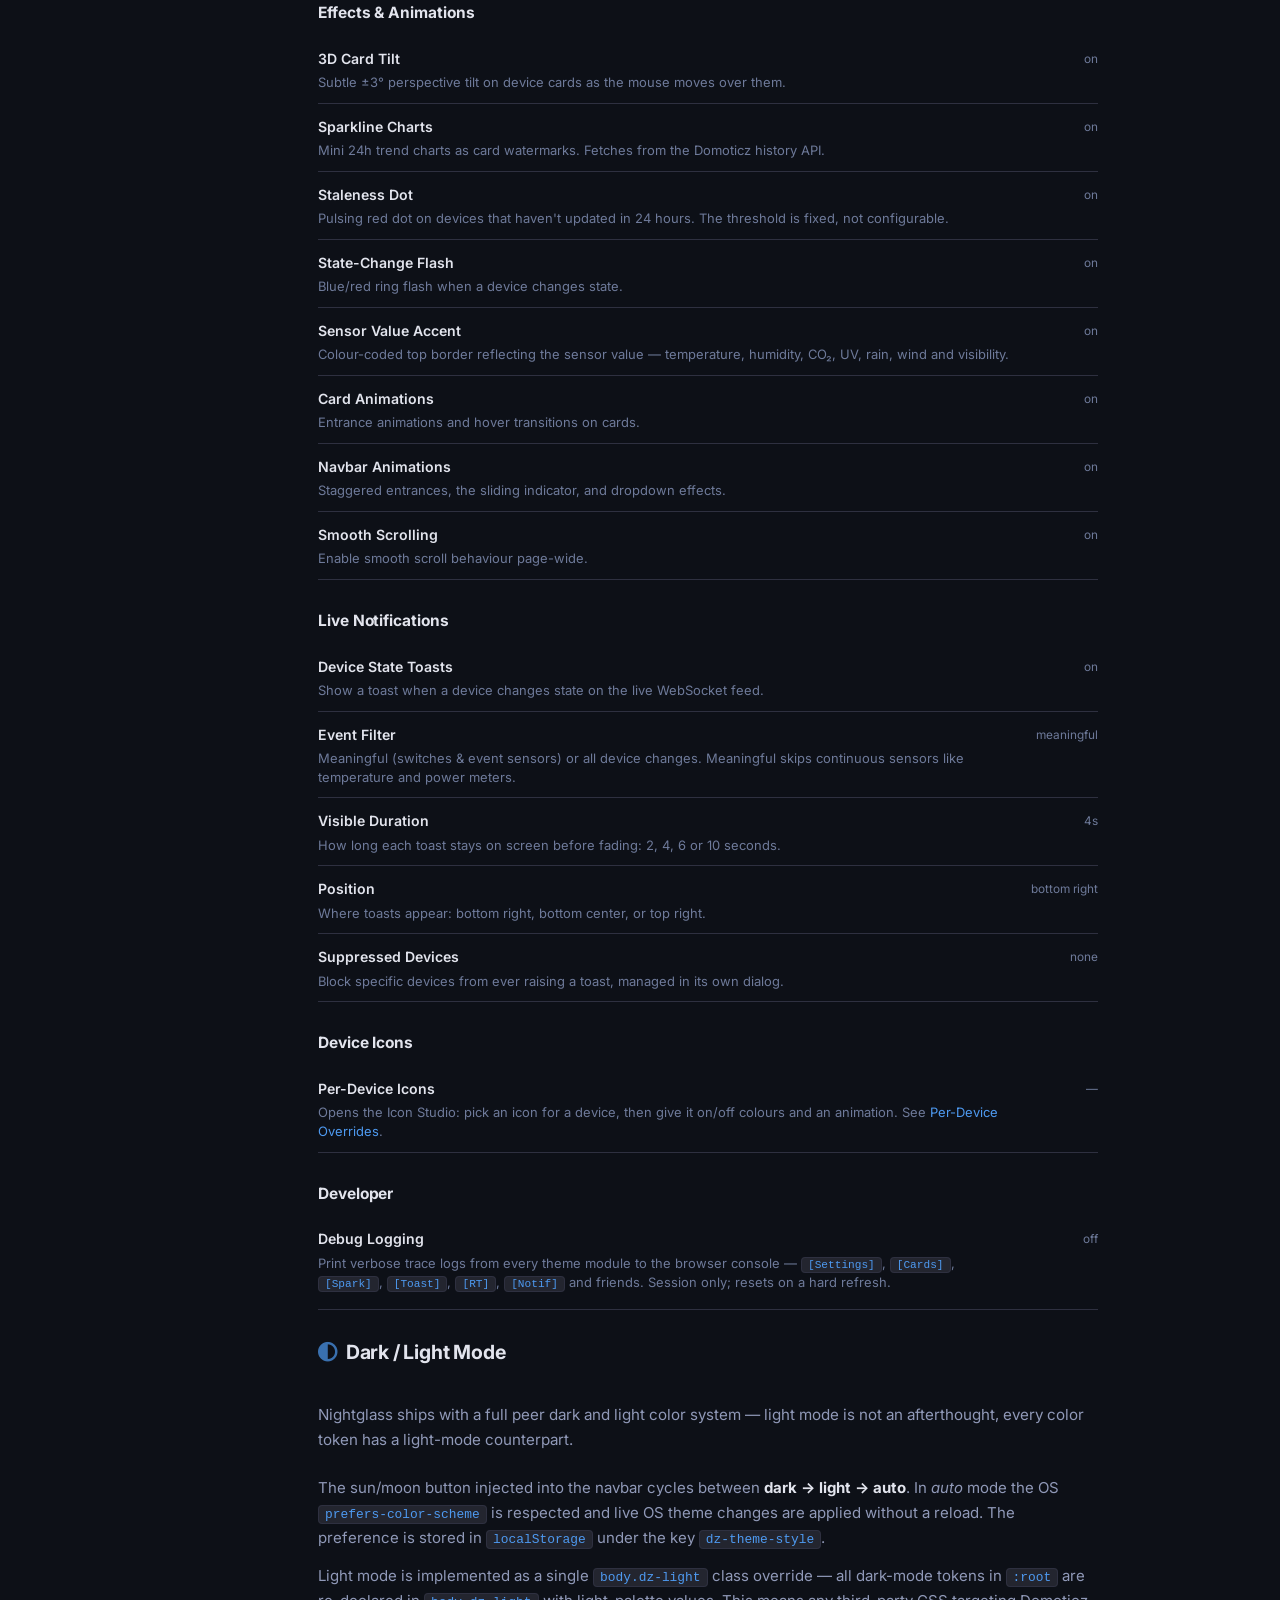
==== commit 44e976e4: "Add interactive first-run feature tour to Nightglass theme Introduced a multi-stage onboarding tour " ====
--- a/docs/index.html
+++ b/docs/index.html
@@ -749,6 +749,22 @@
         without modifying any Domoticz files.
     </p>
 
+    <h3>The Feature Tour</h3>
+    <p>
+        The first time you load Nightglass while signed in, a short tour opens over the
+        dashboard — eleven stops covering the hold gesture, the keyboard systems, the filter
+        bar and the two panels that are otherwise hard to find. Every stop demonstrates itself
+        with live theme components rather than screenshots, so it cannot go stale when a colour
+        token changes.
+    </p>
+    <p>
+        <span class="key">←</span> <span class="key">→</span> move between stops,
+        <span class="key">Esc</span> leaves, and the row of icons along the bottom jumps
+        straight to any chapter. It shows once per Domoticz account —
+        <strong>Take the tour</strong> at the bottom of the Nightglass settings panel replays
+        it whenever you want.
+    </p>
+
     <h3>Live WebSocket Updates</h3>
     <p>
         Real-time card updates via Angular's <code>device_update</code> events — device values,
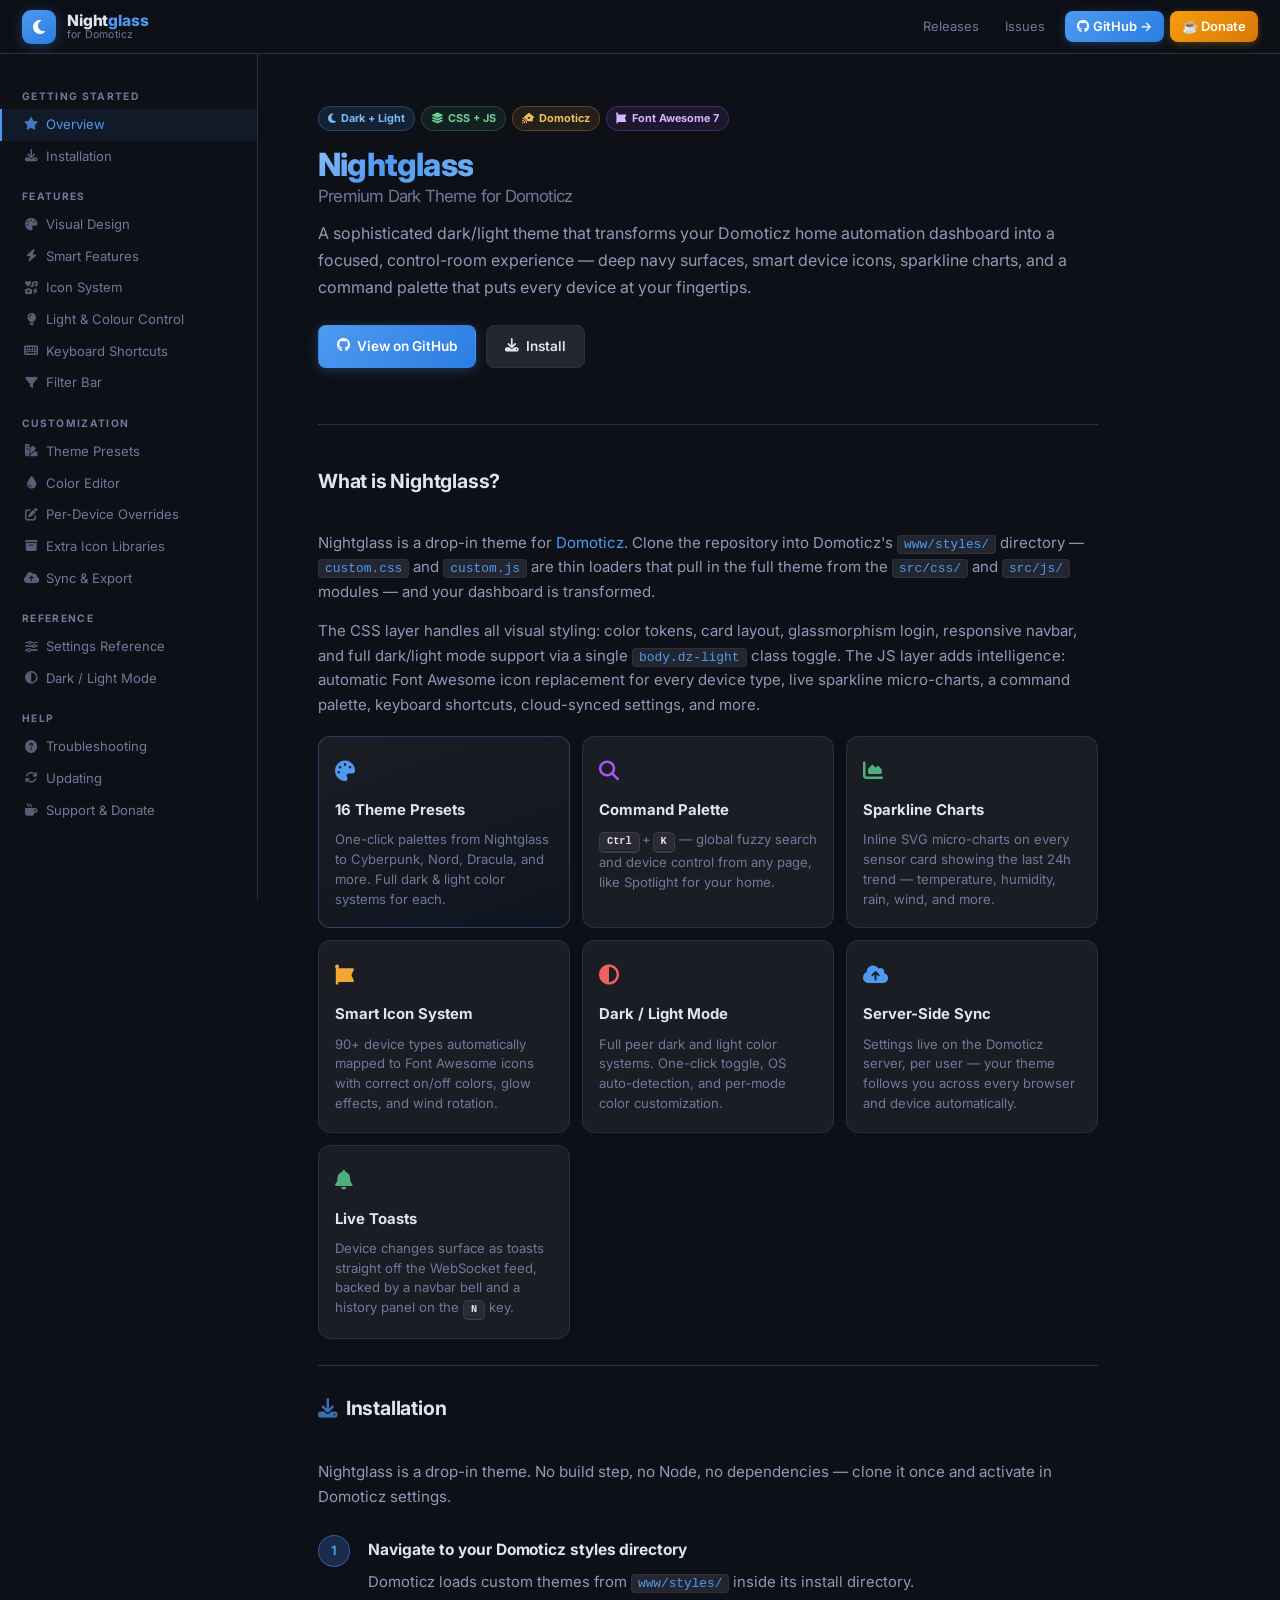
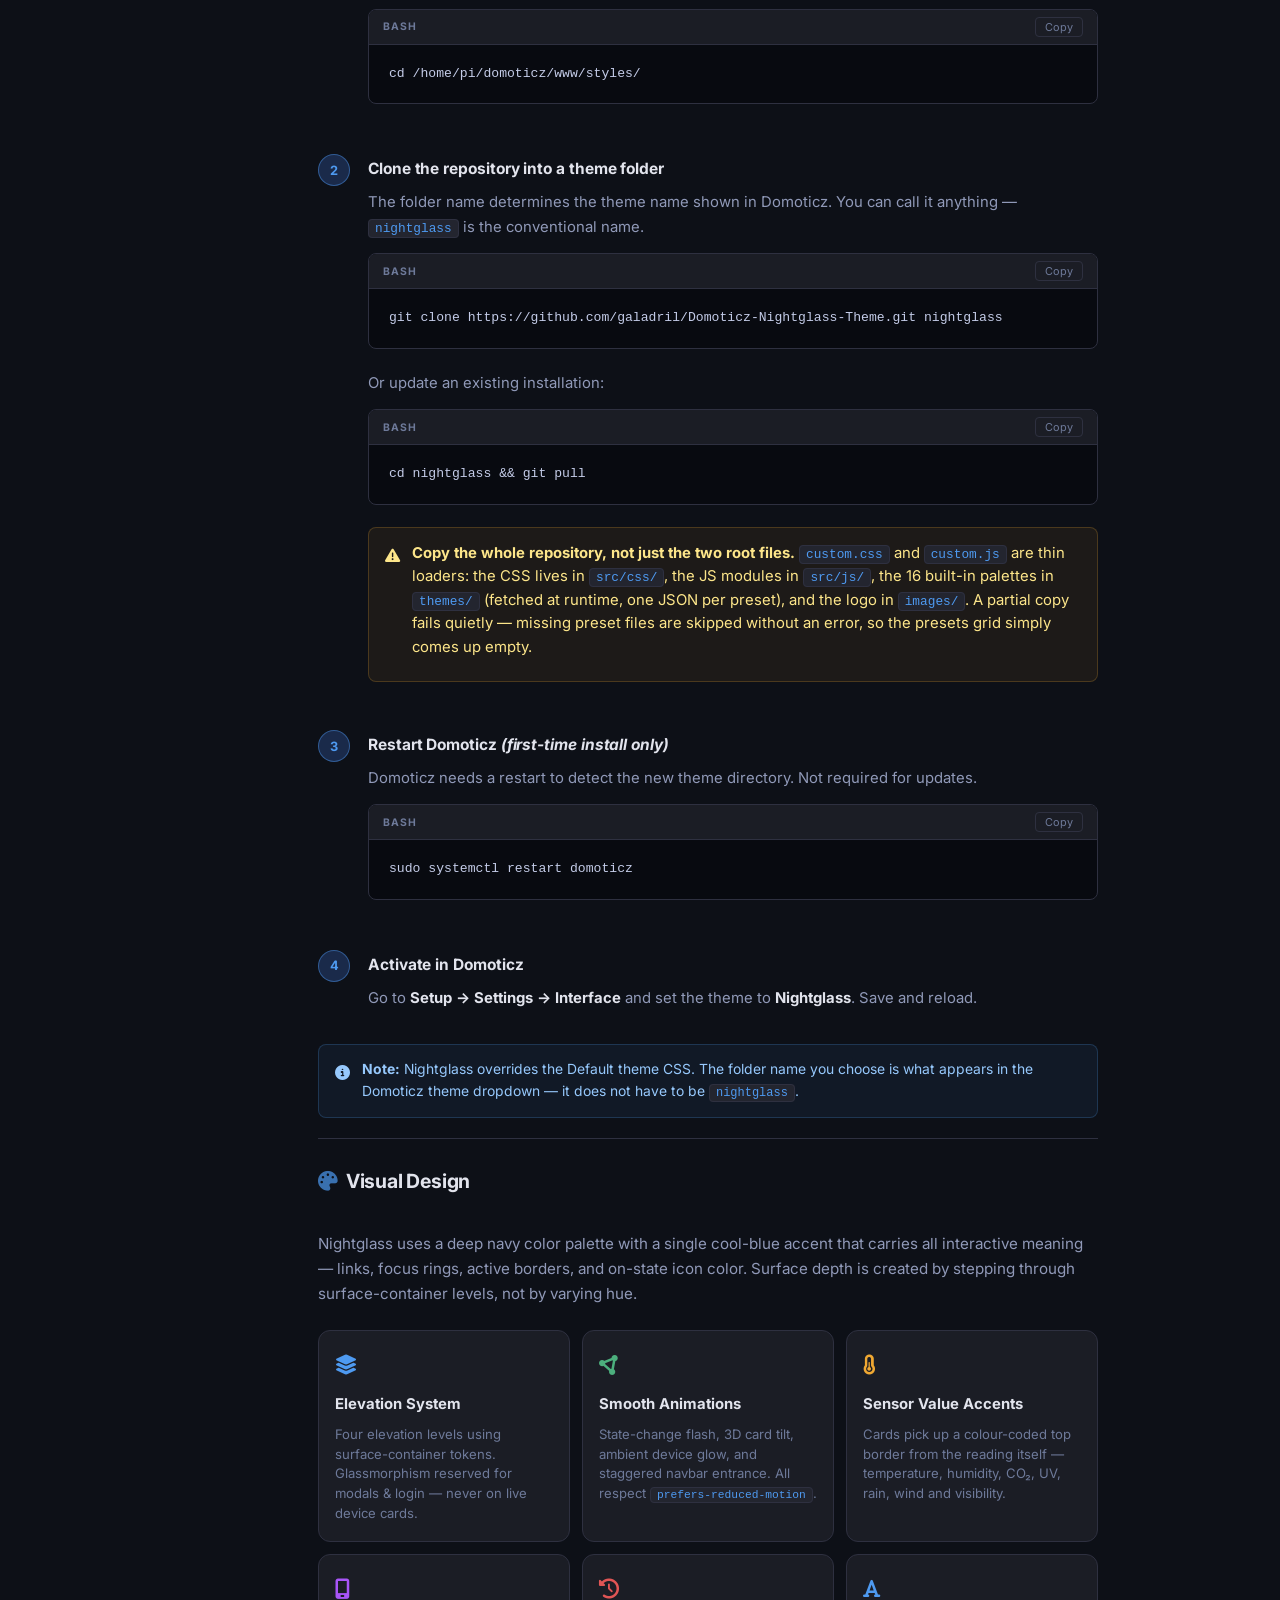
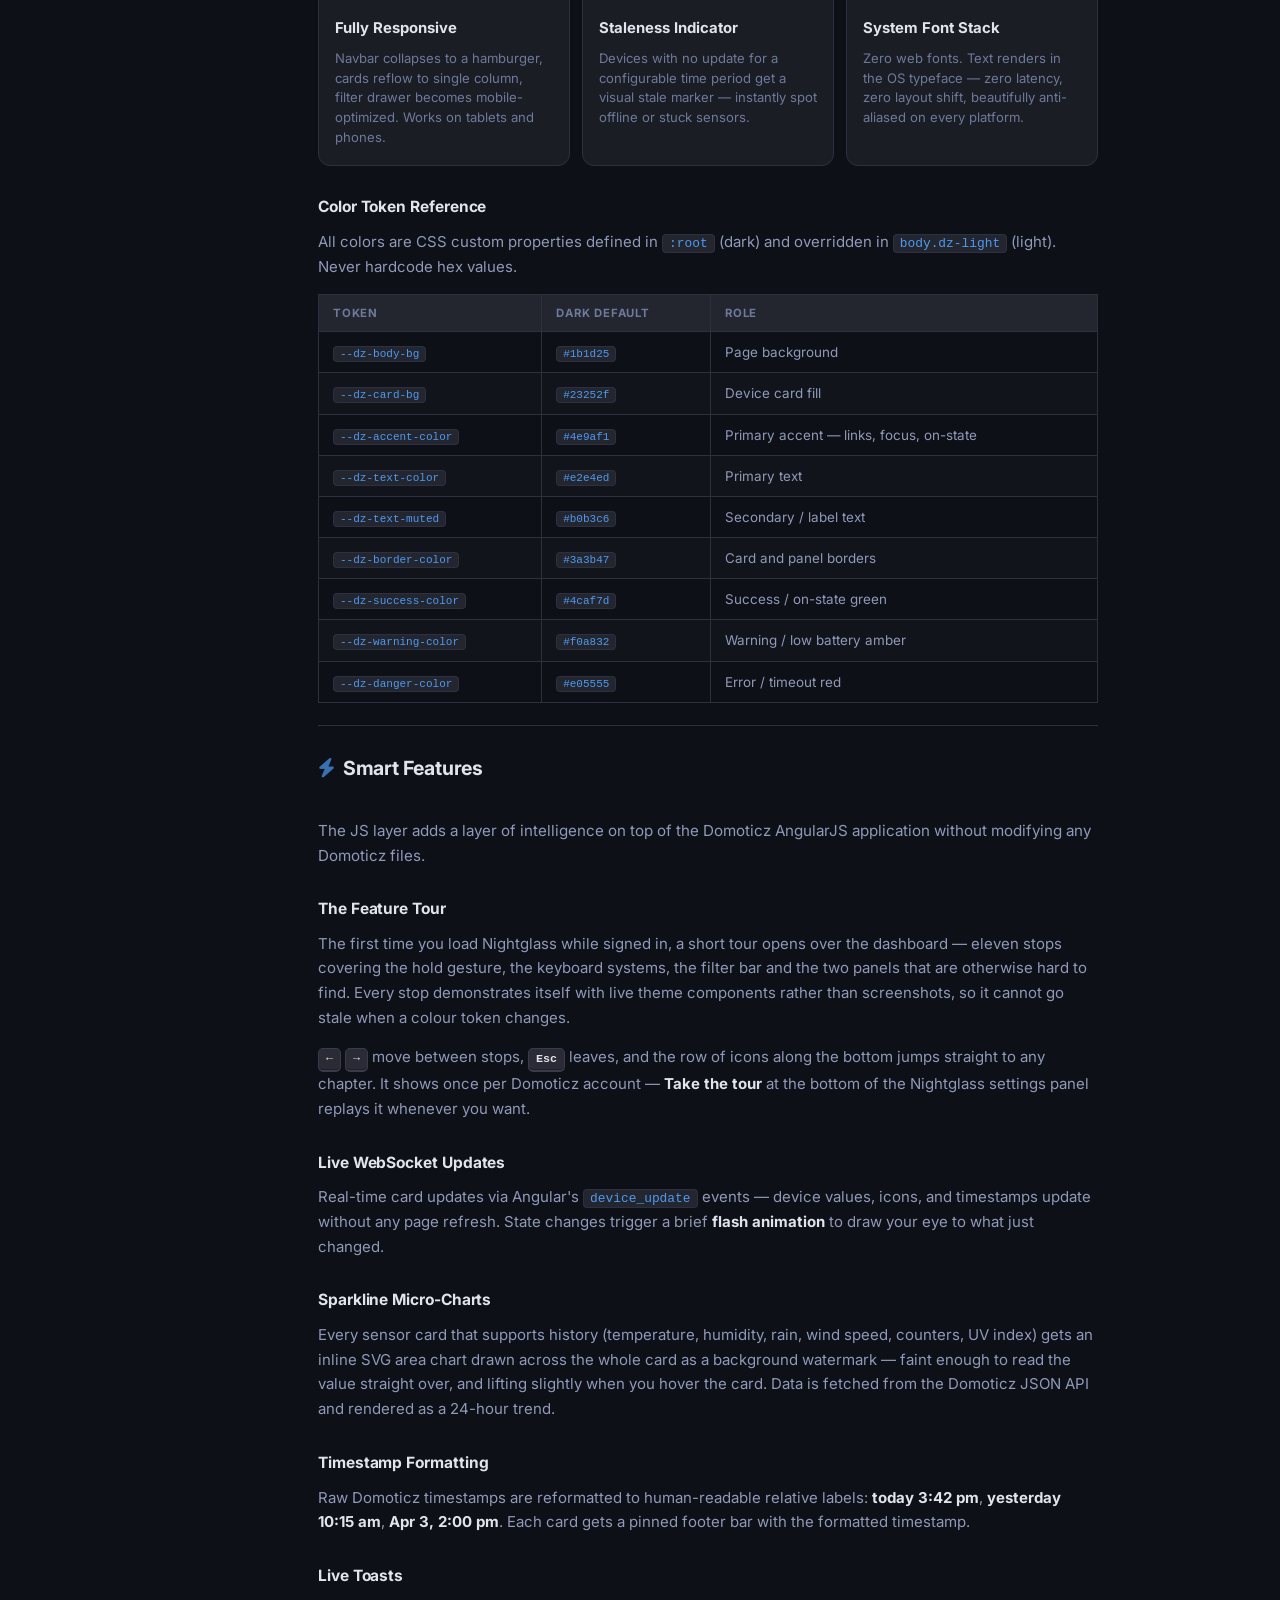
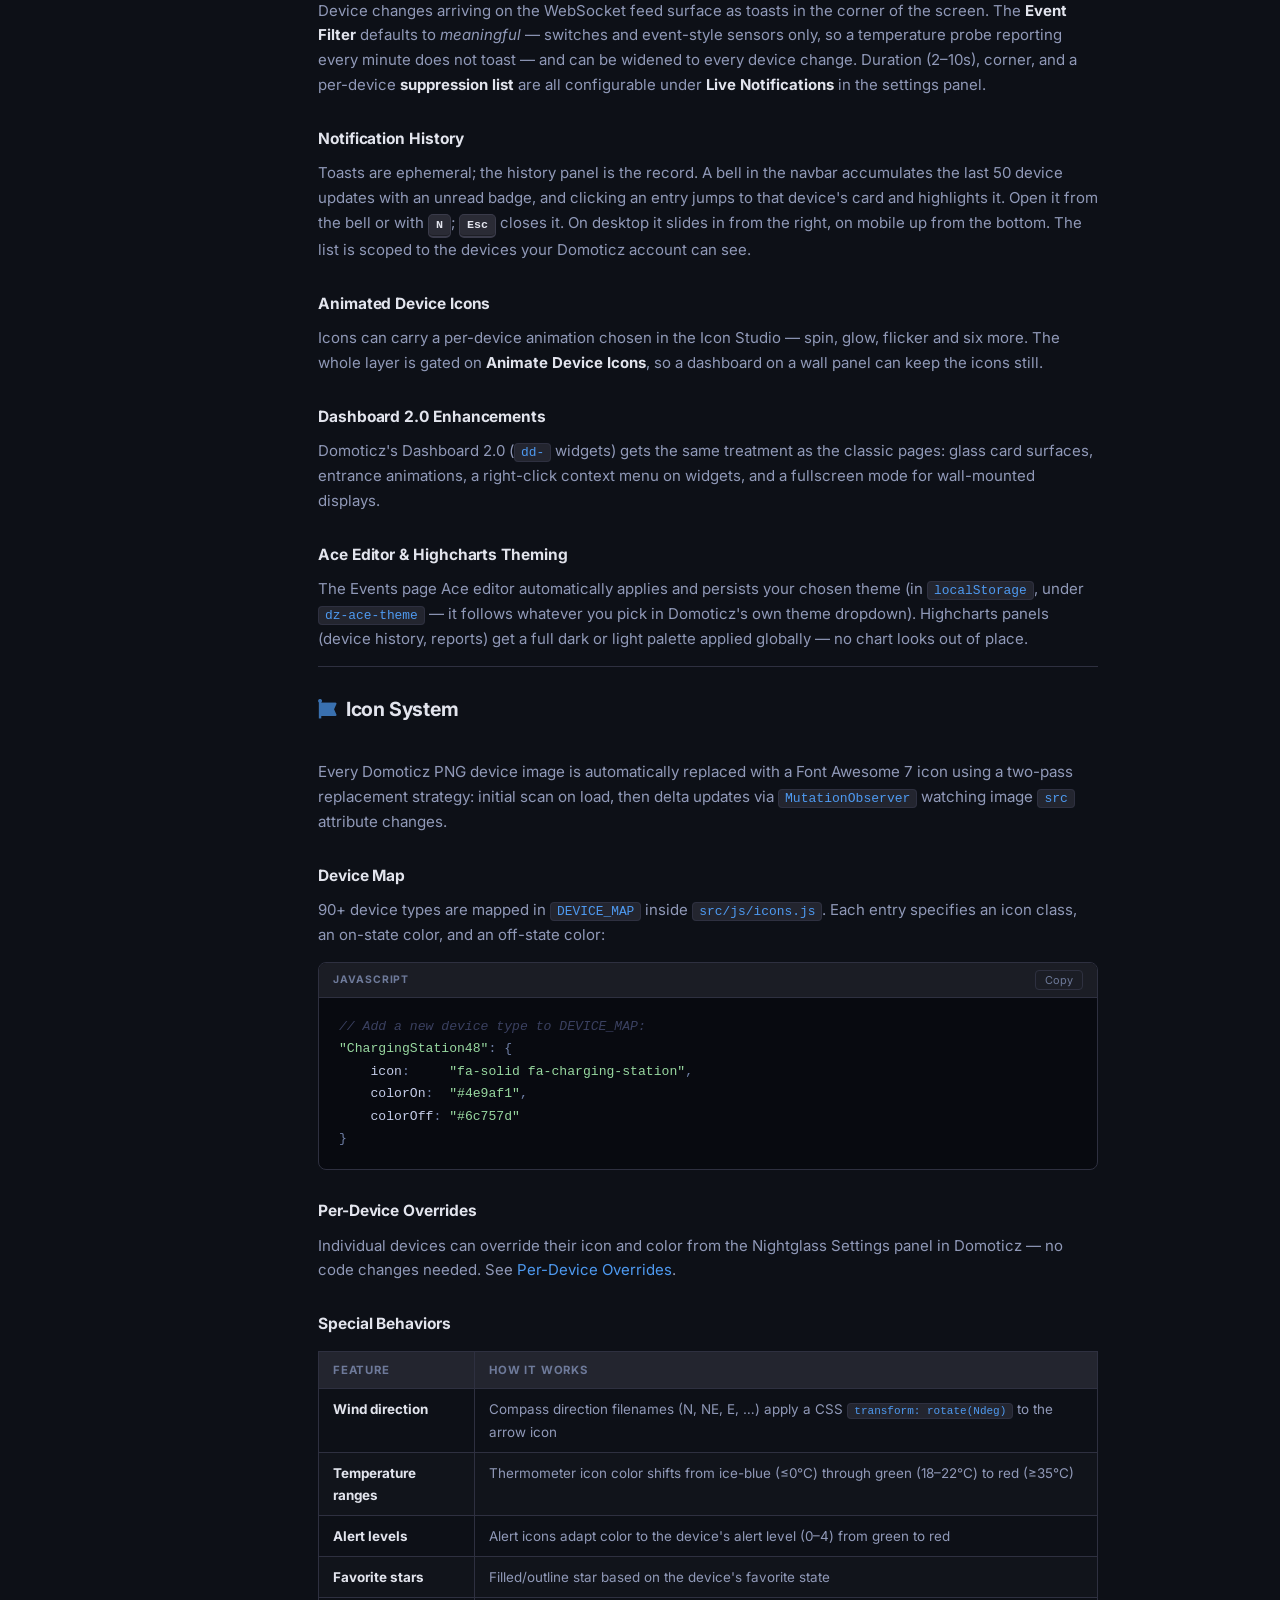
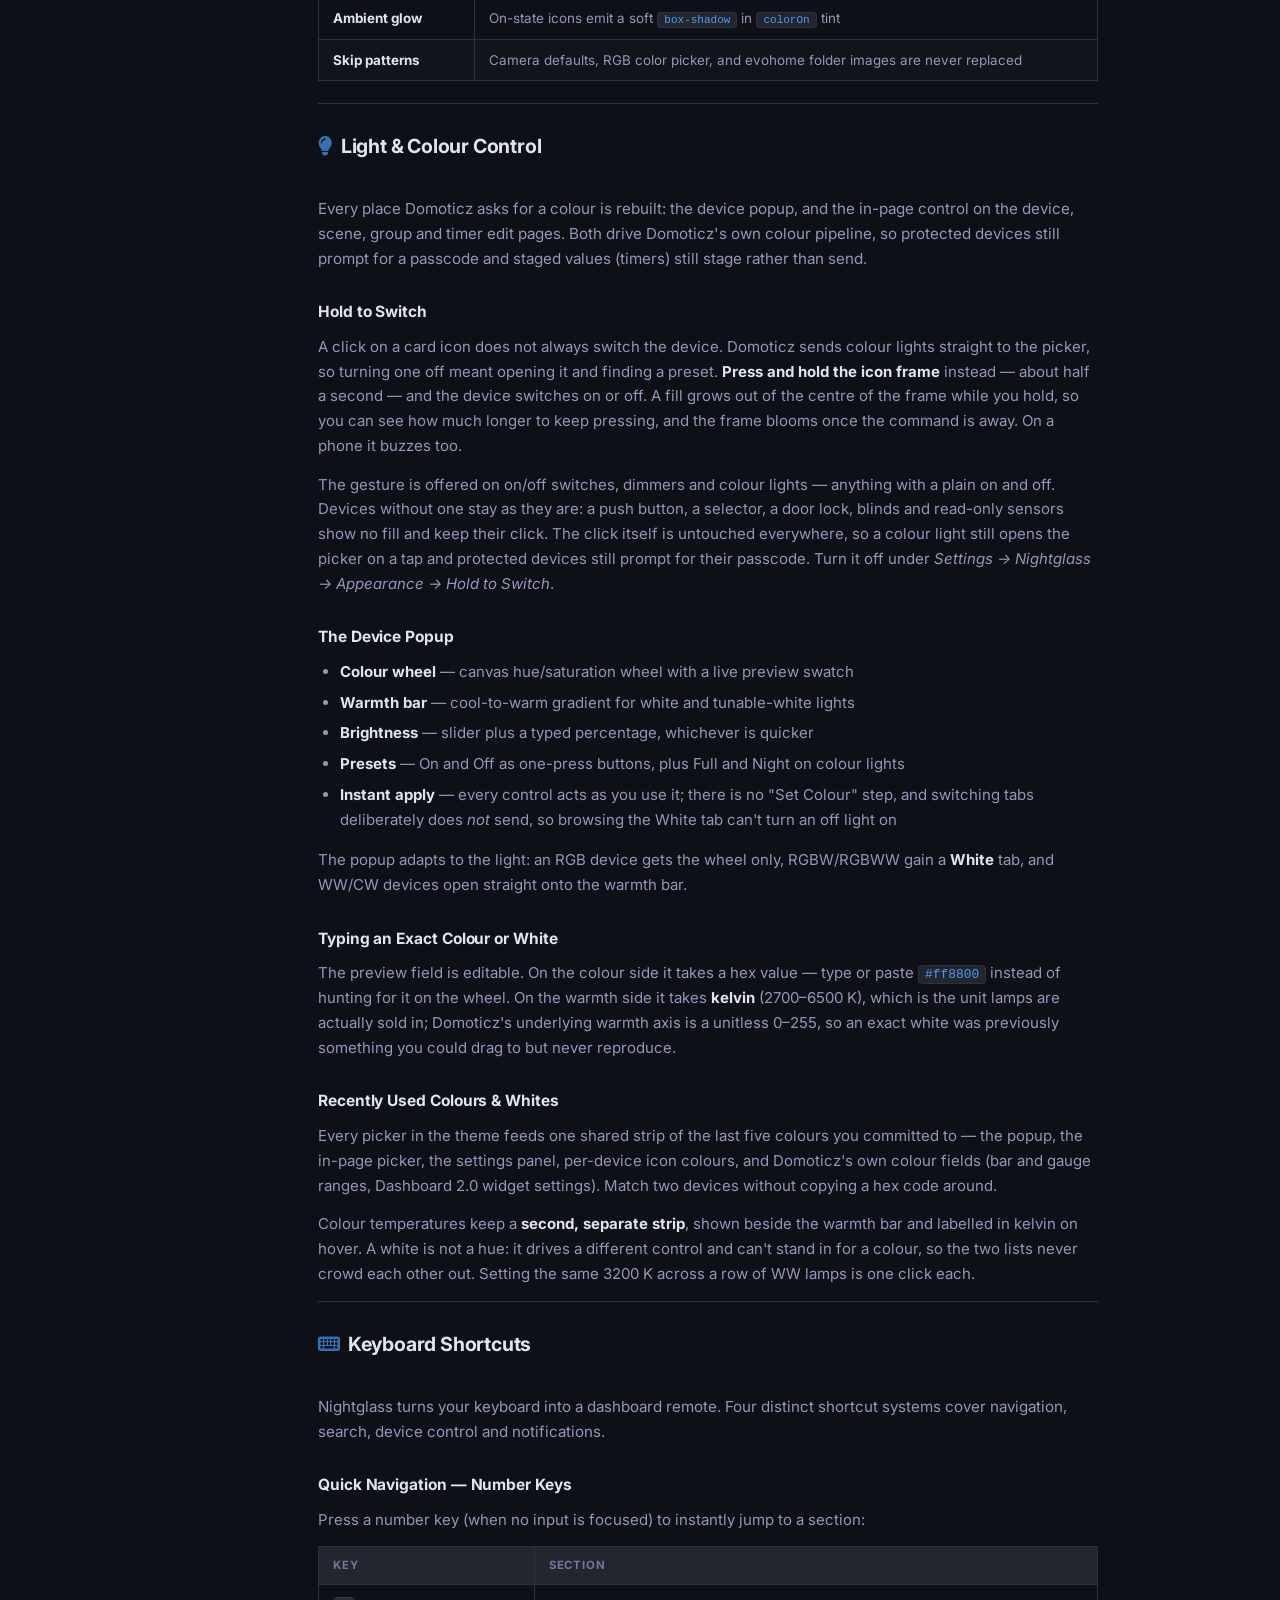
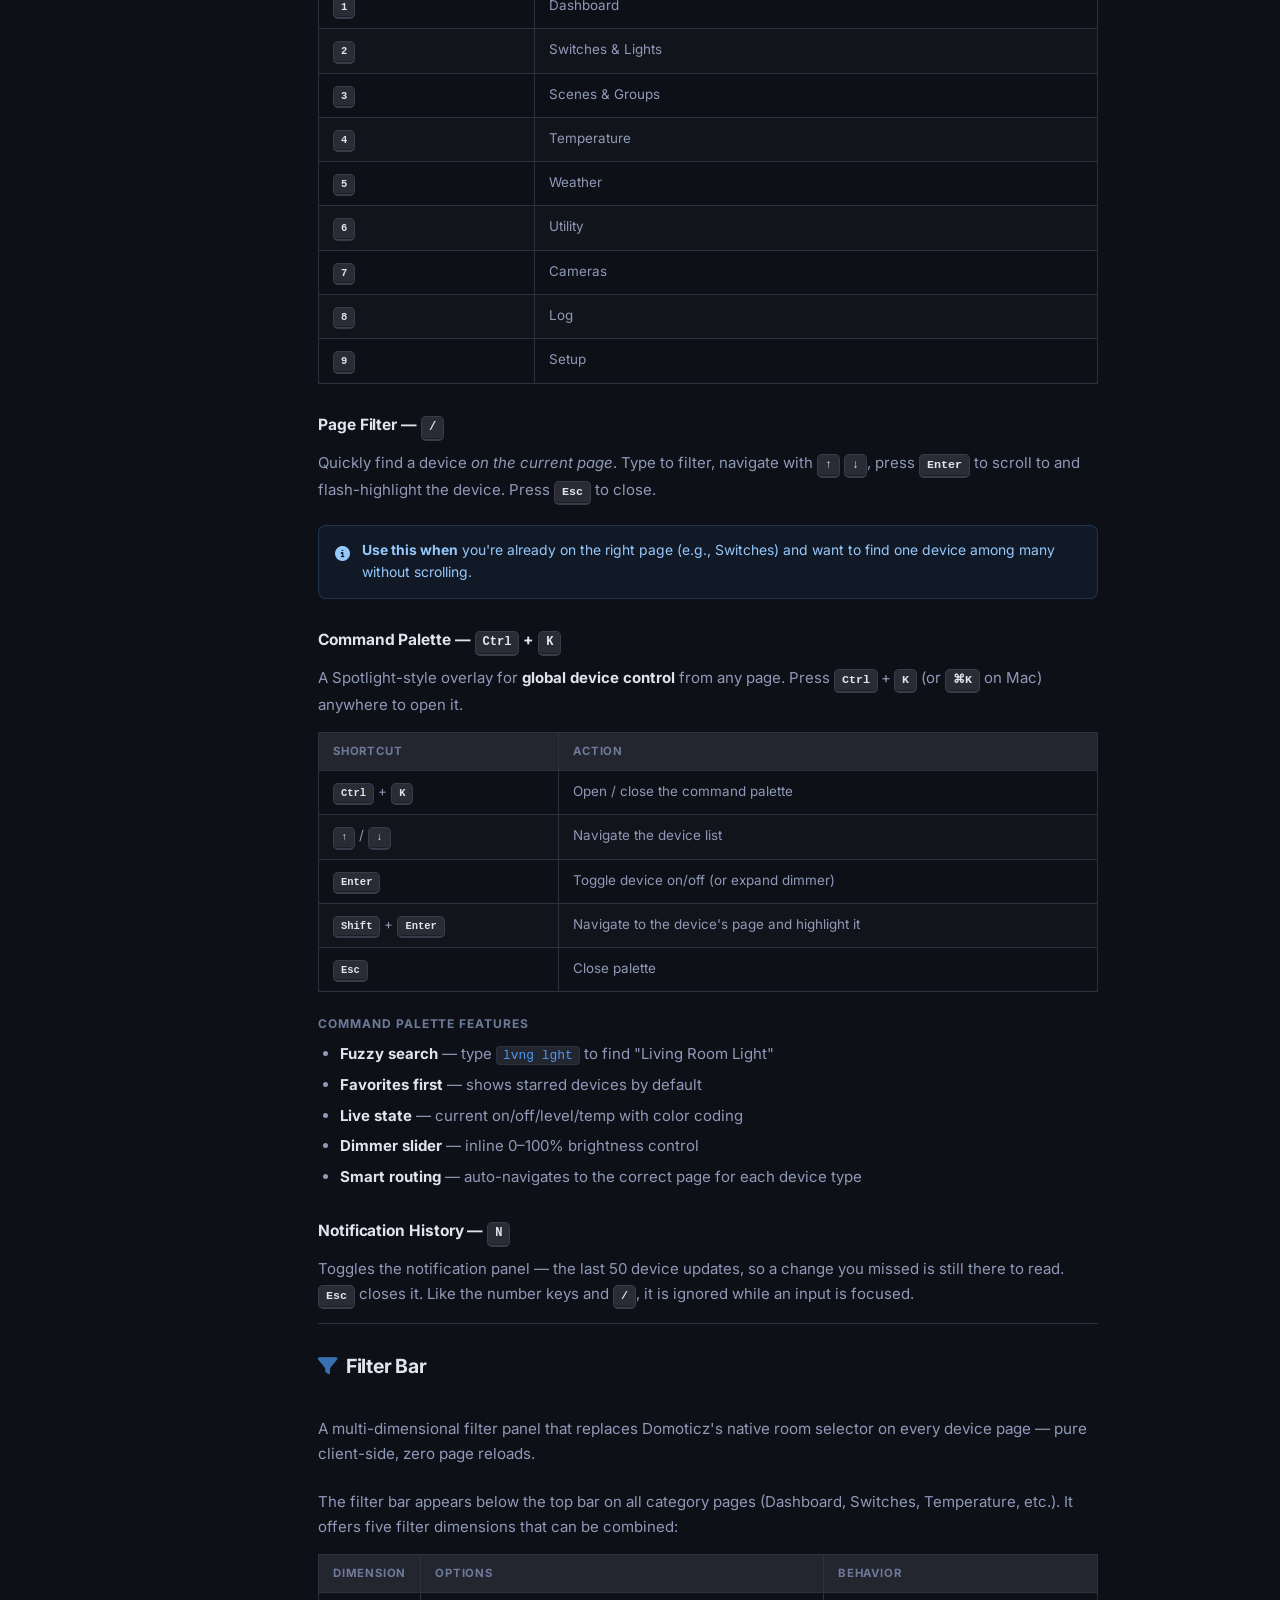
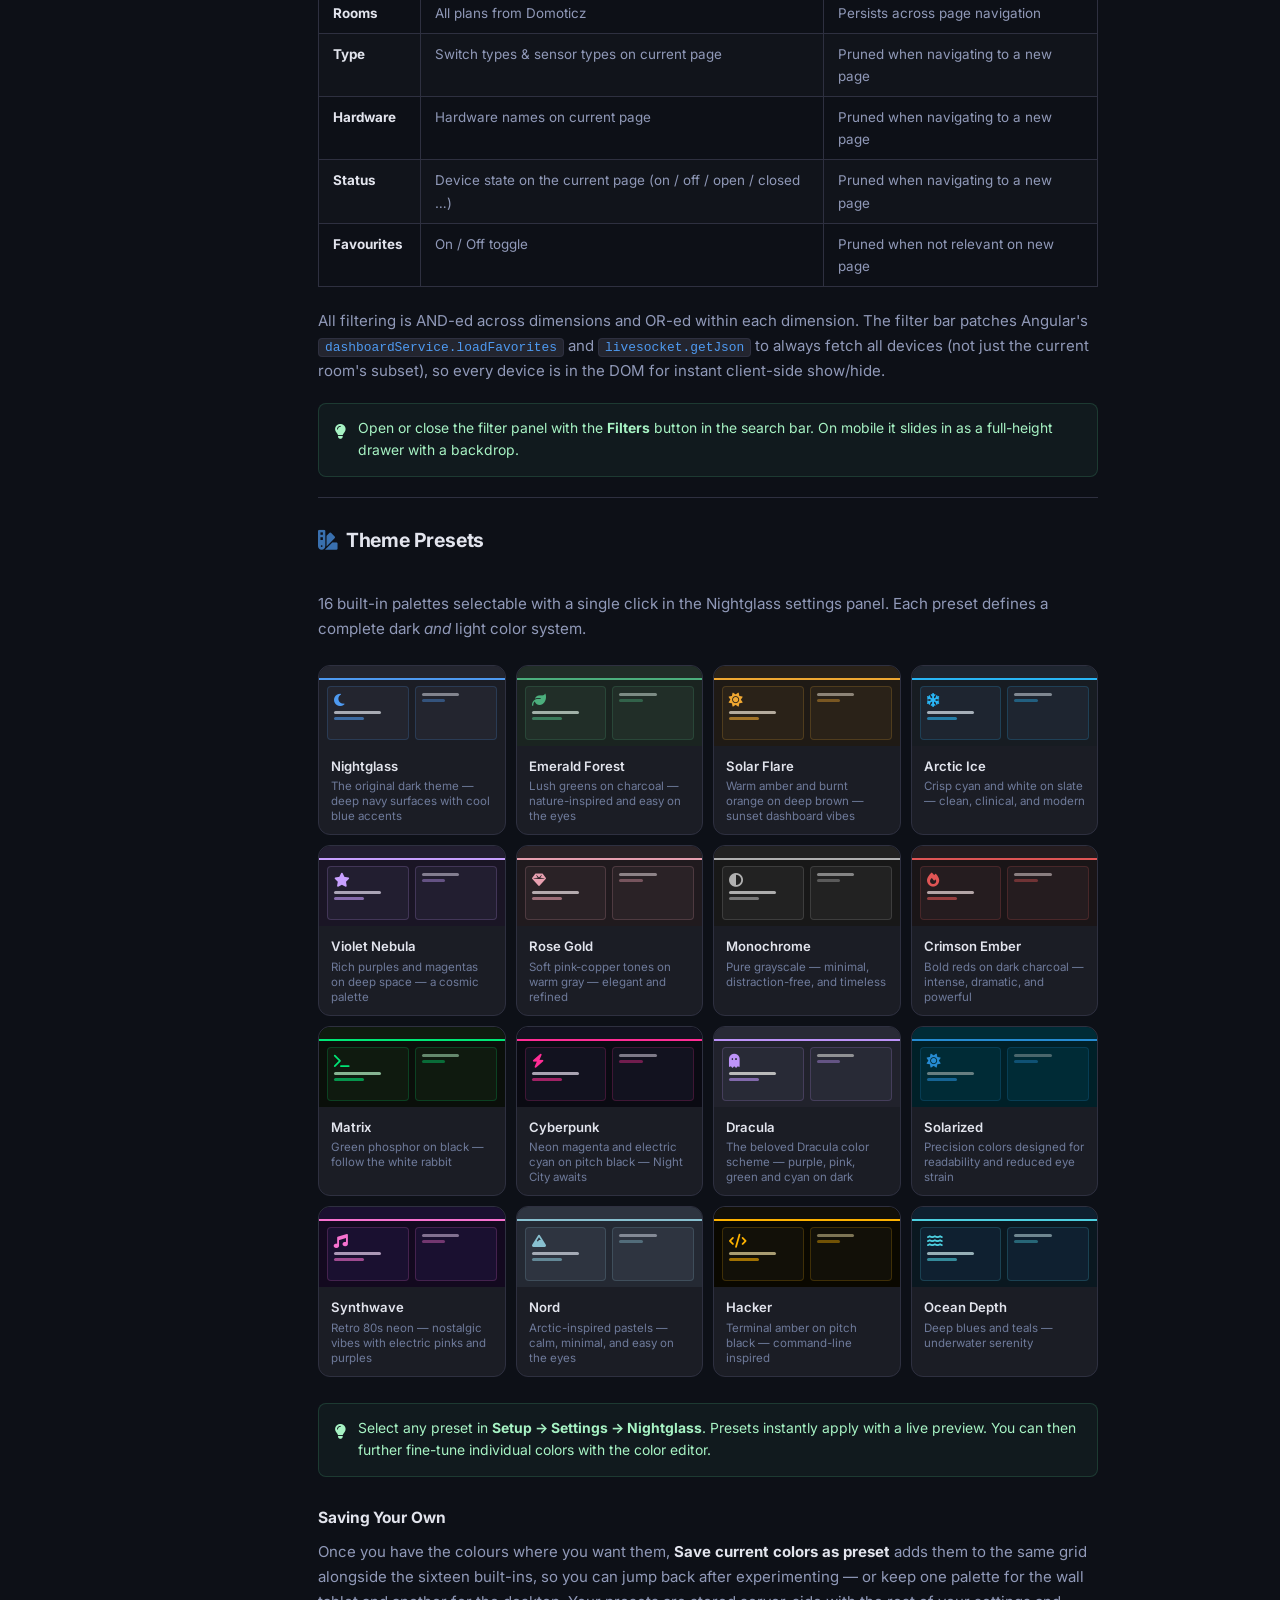
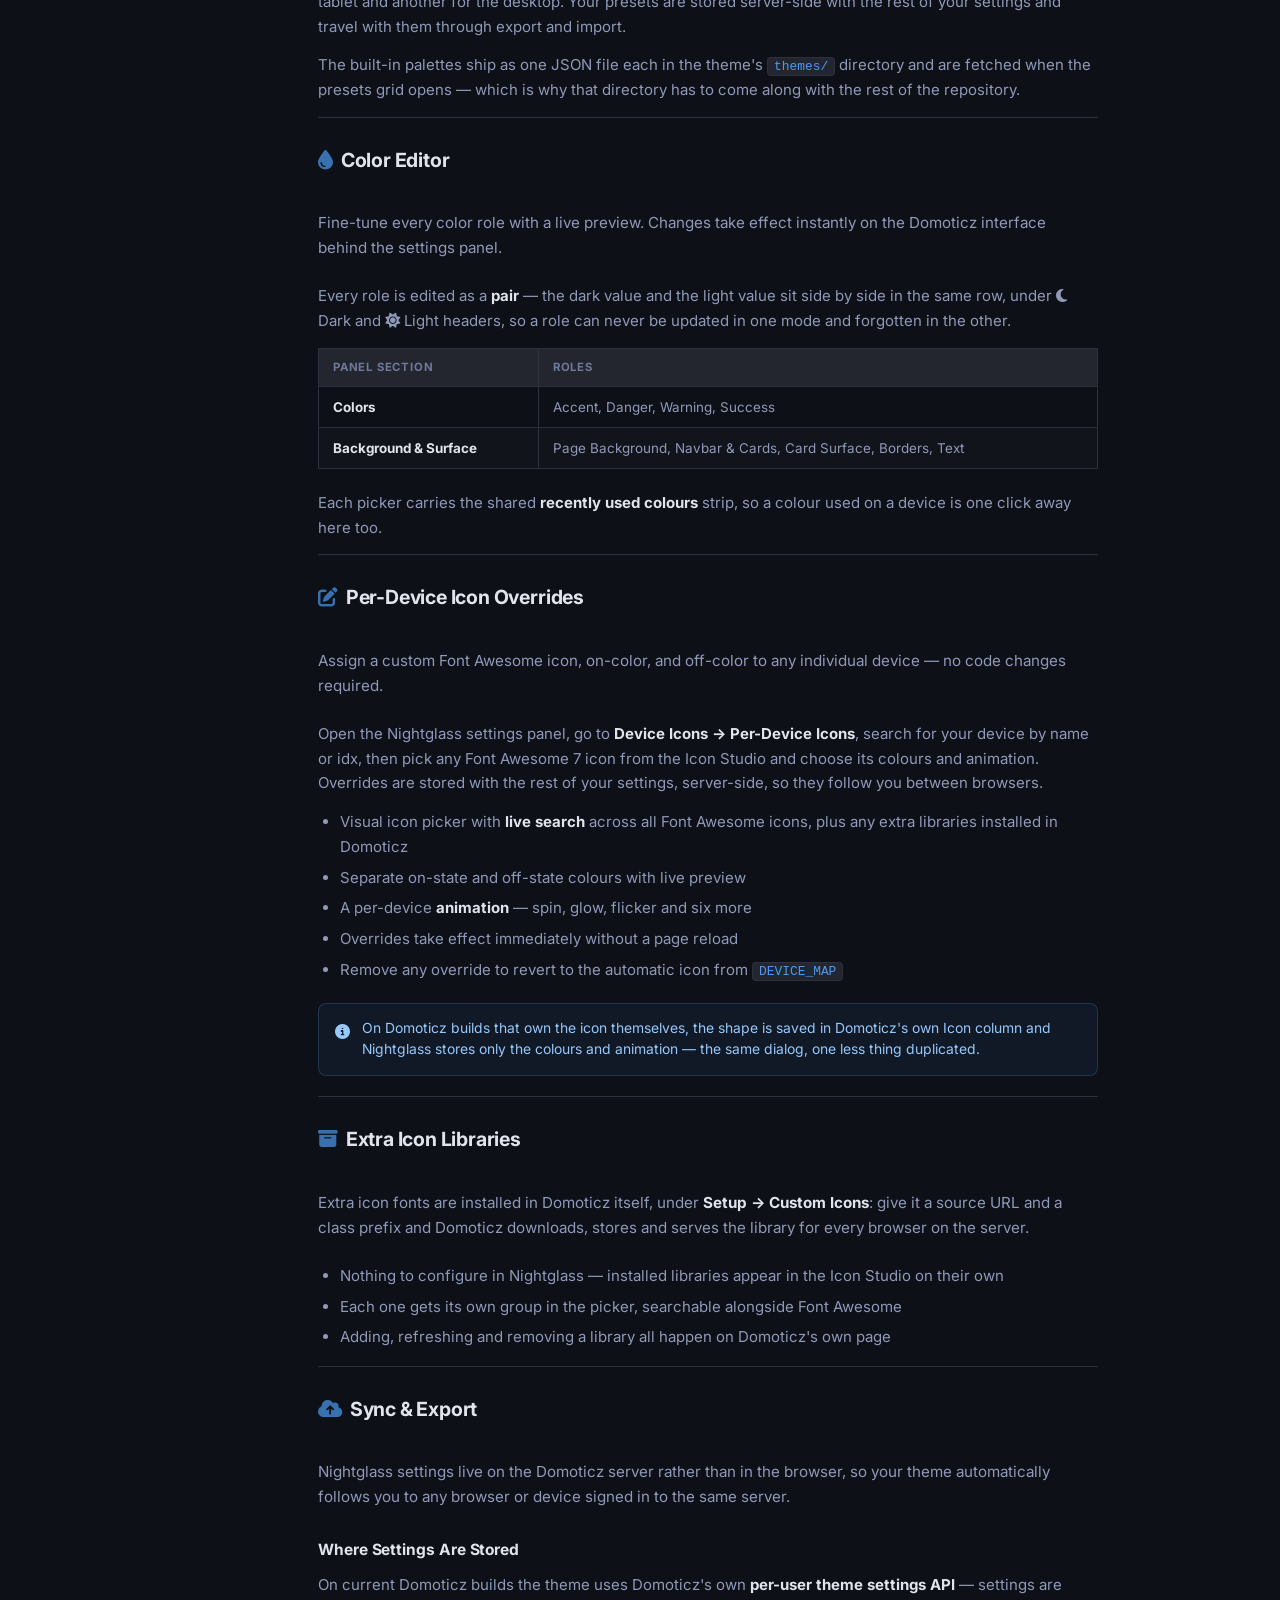
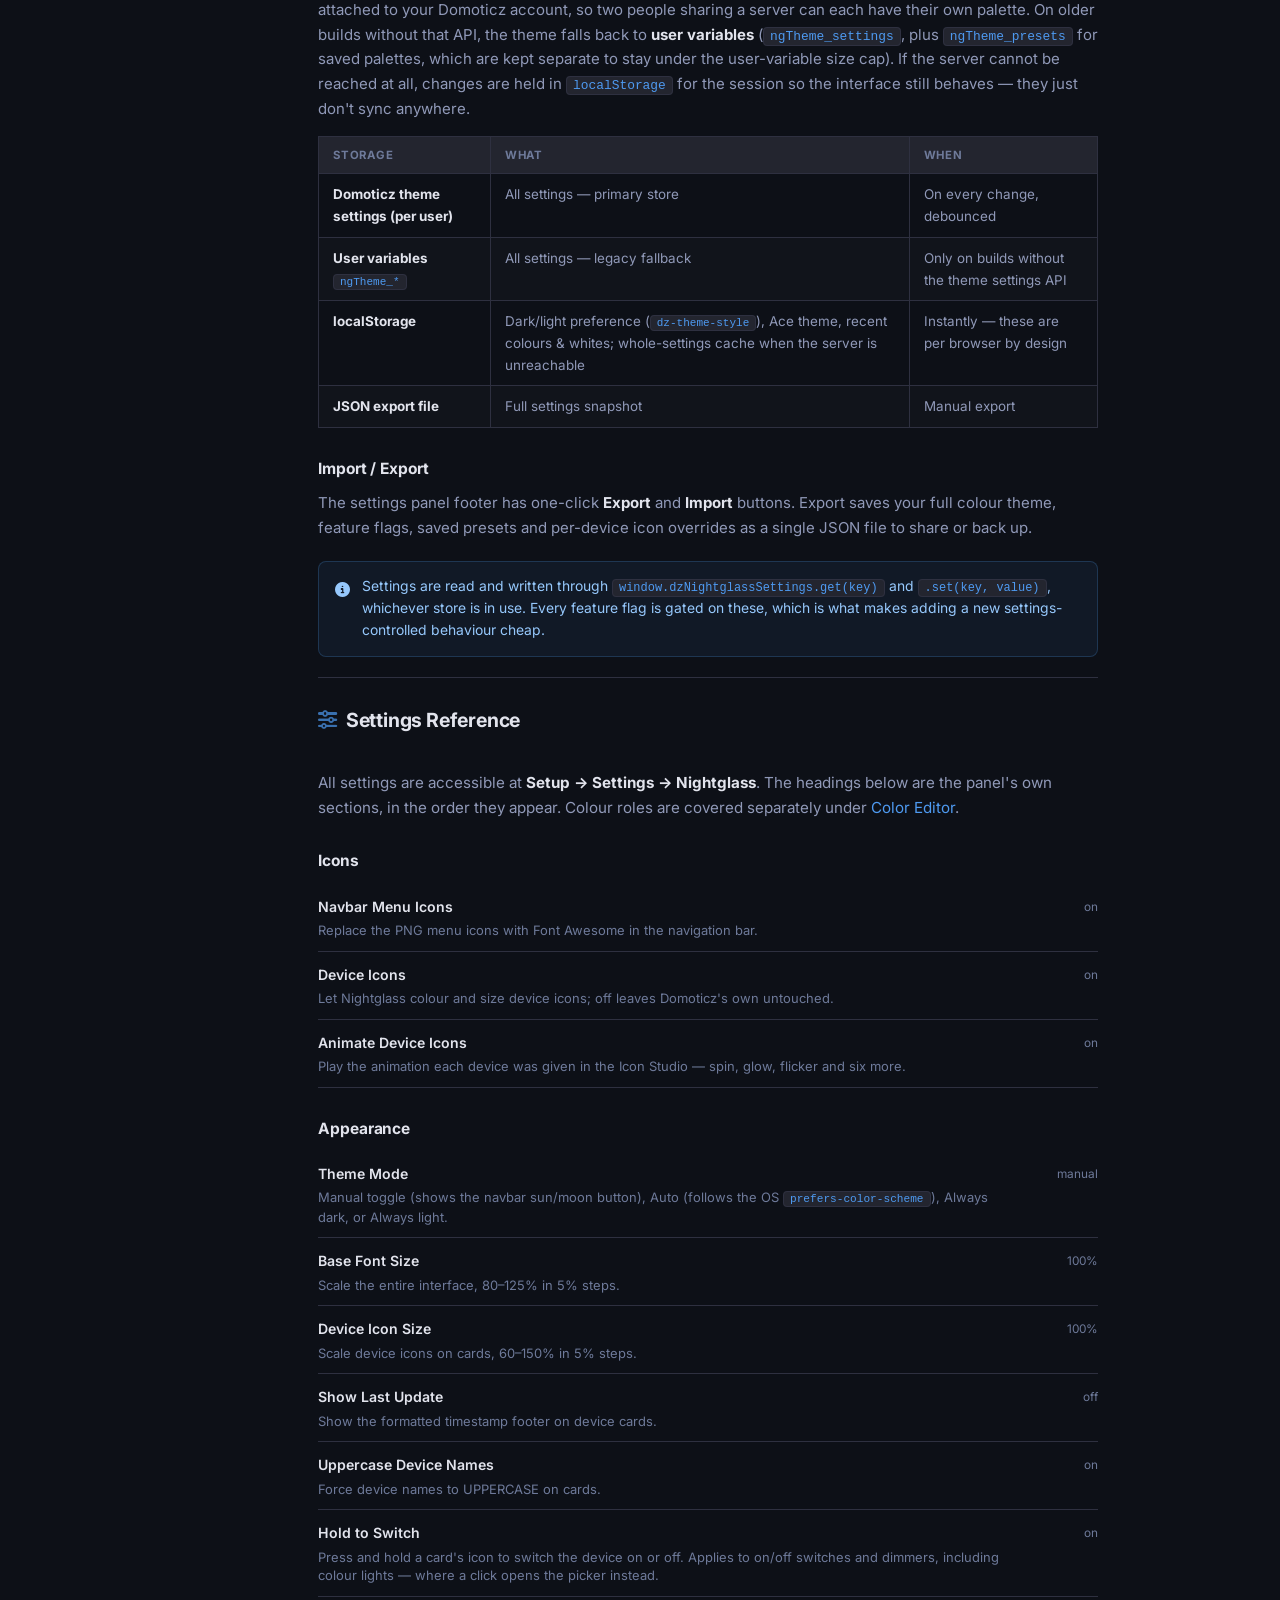
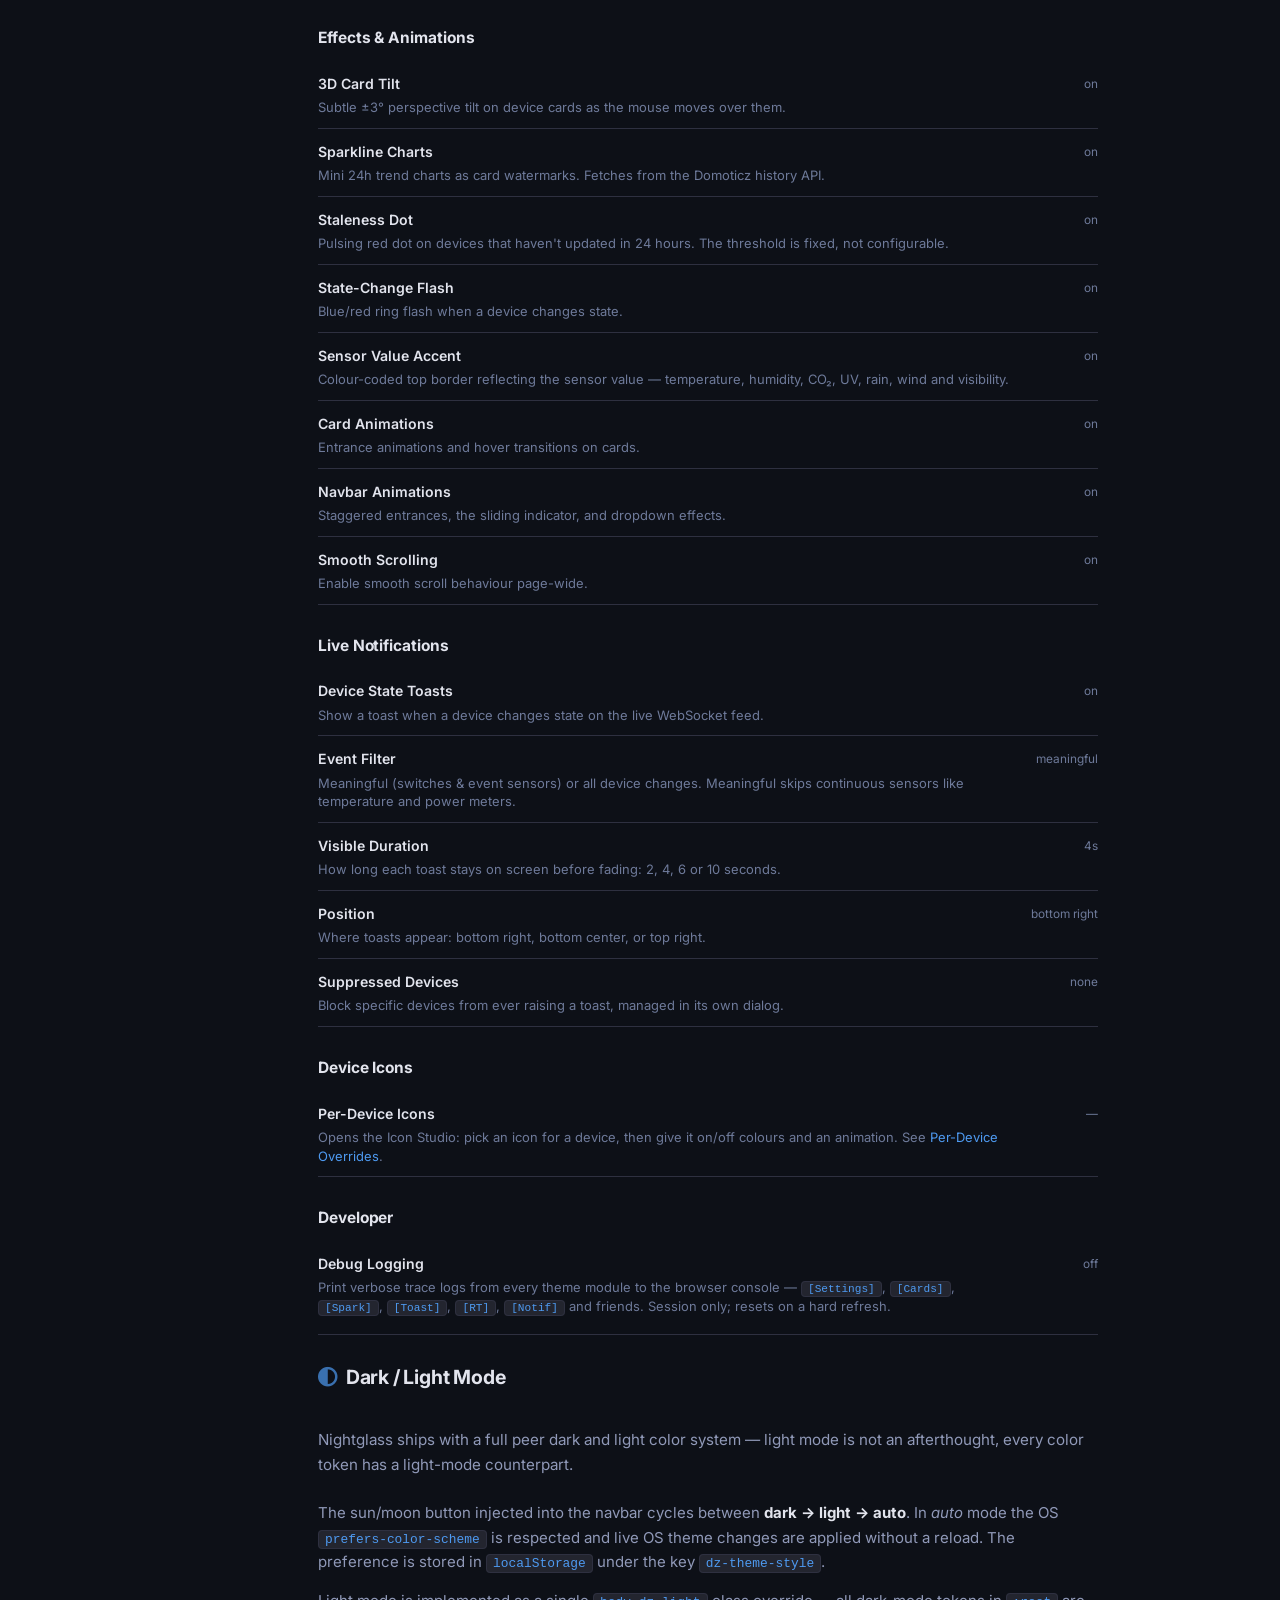
==== commit dc5bff14: "Show real UI in tour: static dialogs, palette, sparklines Tour now displays real UI components (setp" ====
--- a/docs/index.html
+++ b/docs/index.html
@@ -775,8 +775,9 @@
     <h3>Sparkline Micro-Charts</h3>
     <p>
         Every sensor card that supports history (temperature, humidity, rain, wind speed, counters,
-        UV index) gets an inline SVG area chart injected beneath the value. Data is fetched from
-        the Domoticz JSON API and rendered as a 24-hour trend.
+        UV index) gets an inline SVG area chart drawn across the whole card as a background
+        watermark — faint enough to read the value straight over, and lifting slightly when you
+        hover the card. Data is fetched from the Domoticz JSON API and rendered as a 24-hour trend.
     </p>
 
     <h3>Timestamp Formatting</h3>
